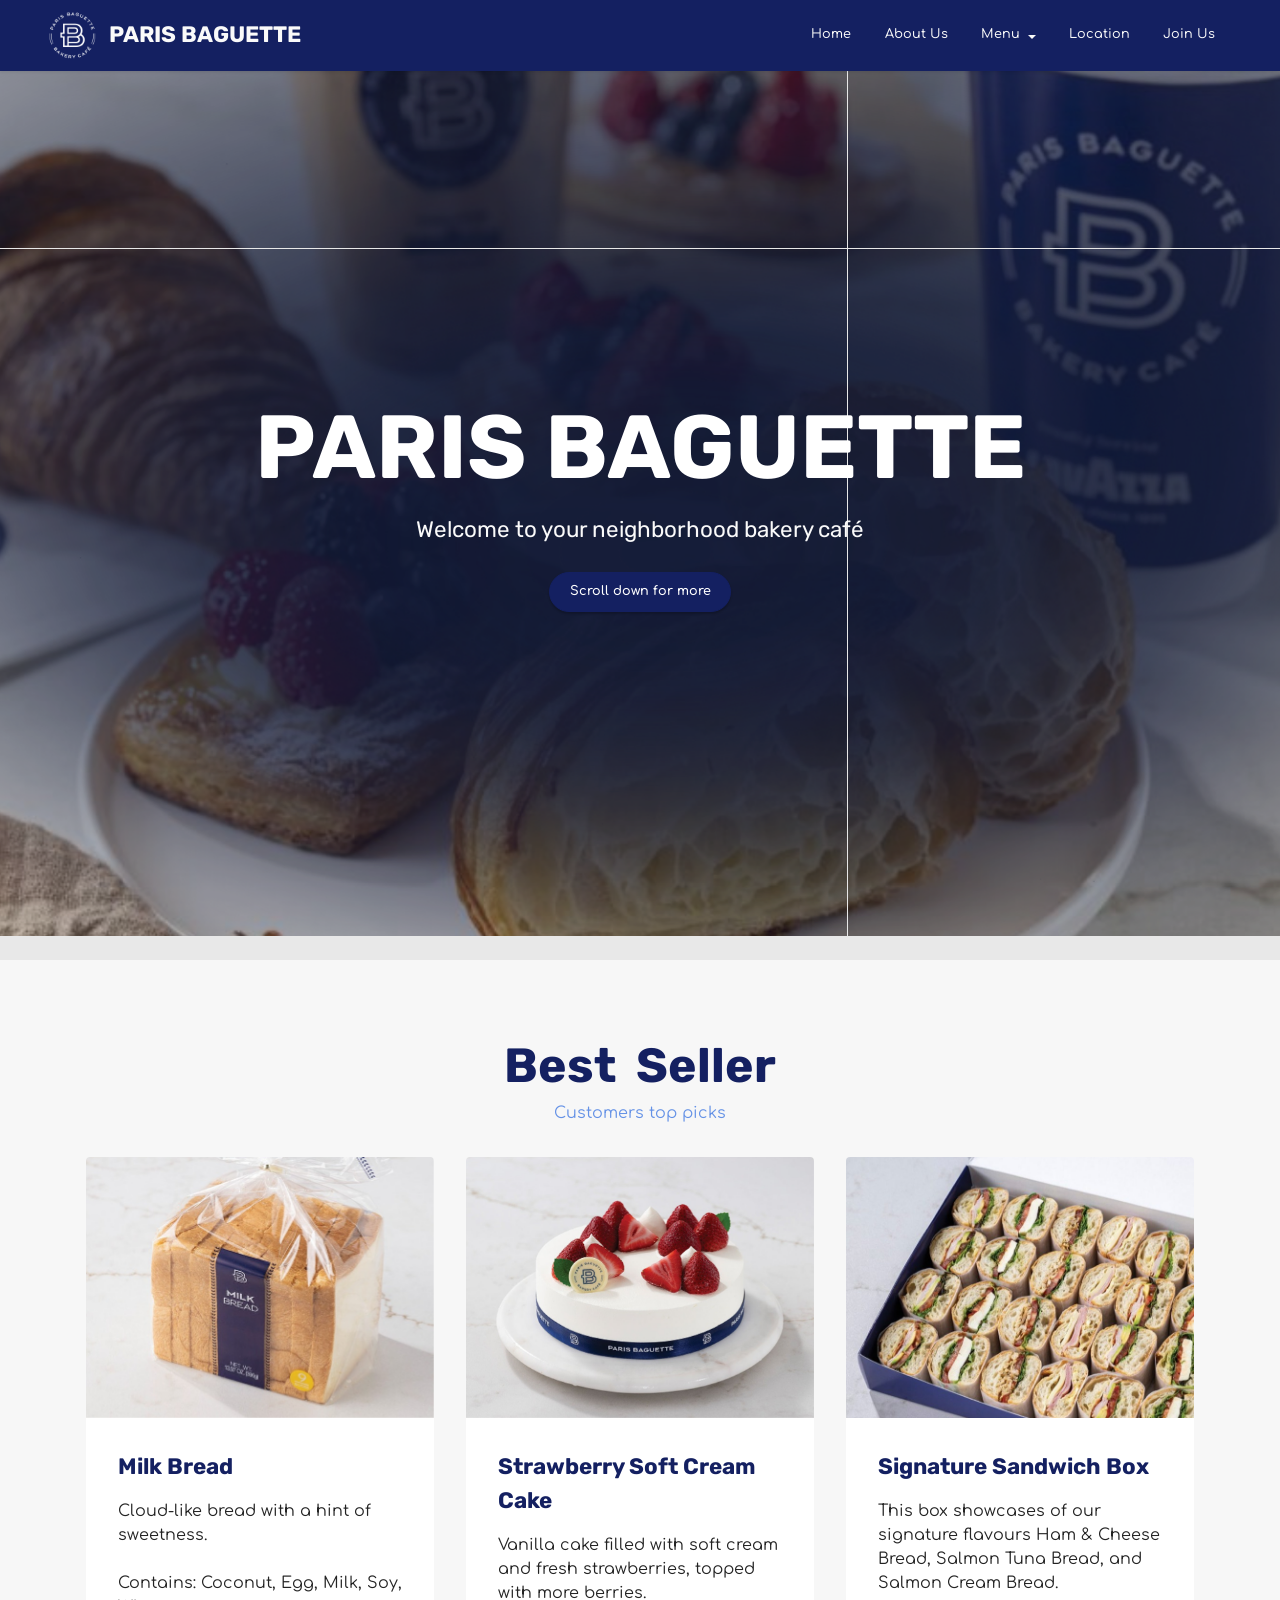
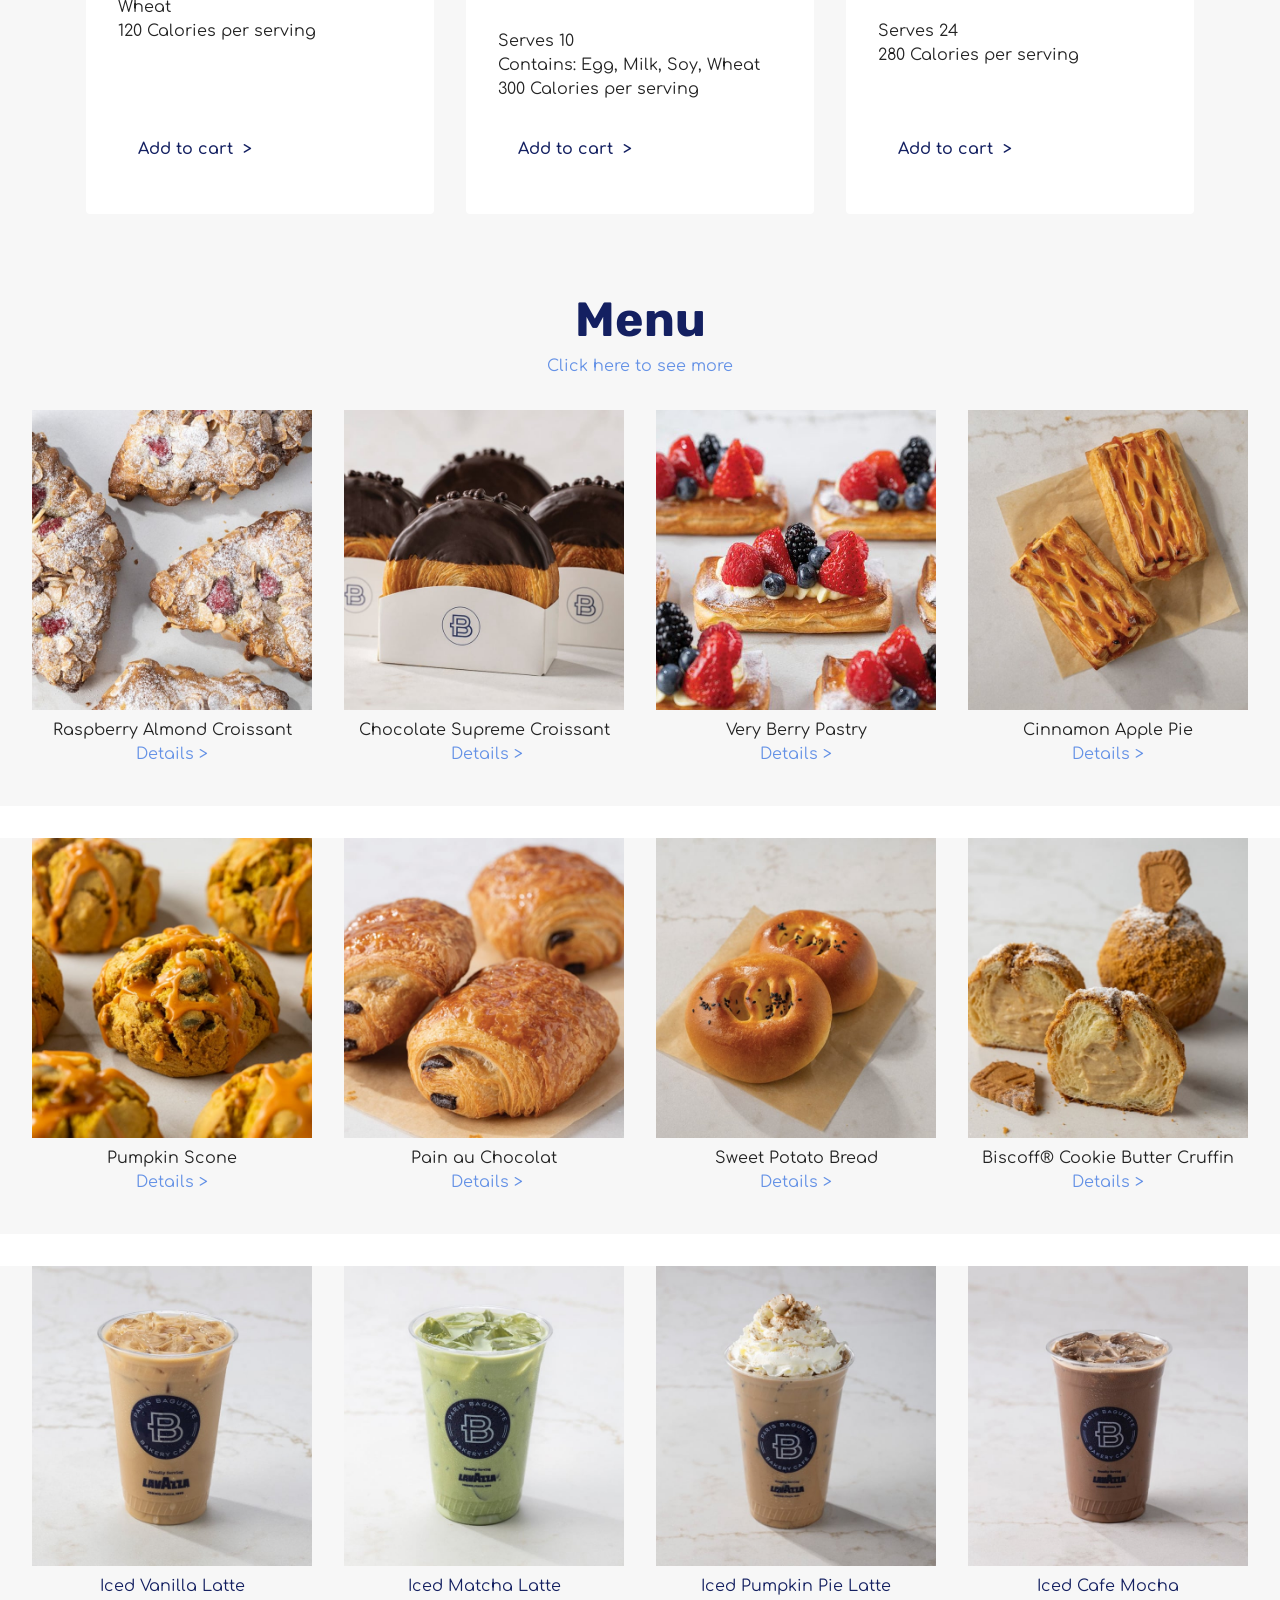
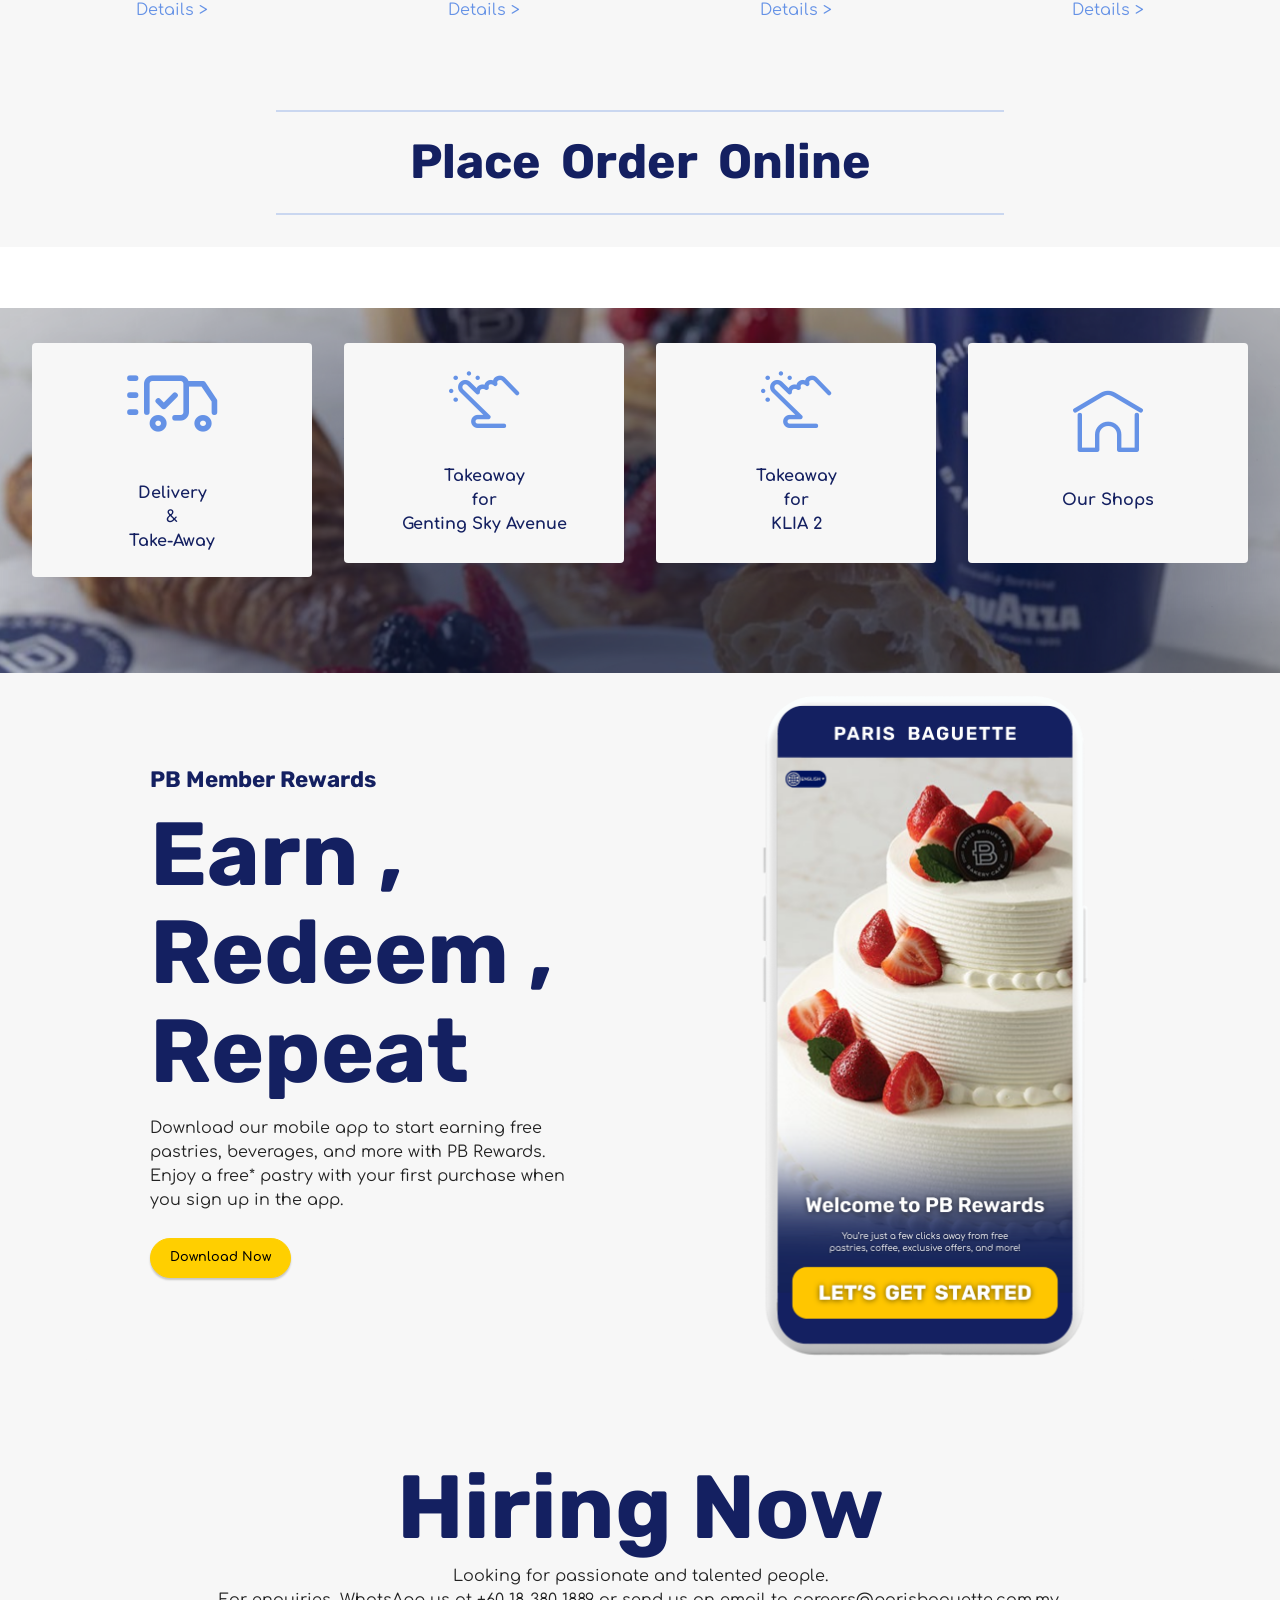
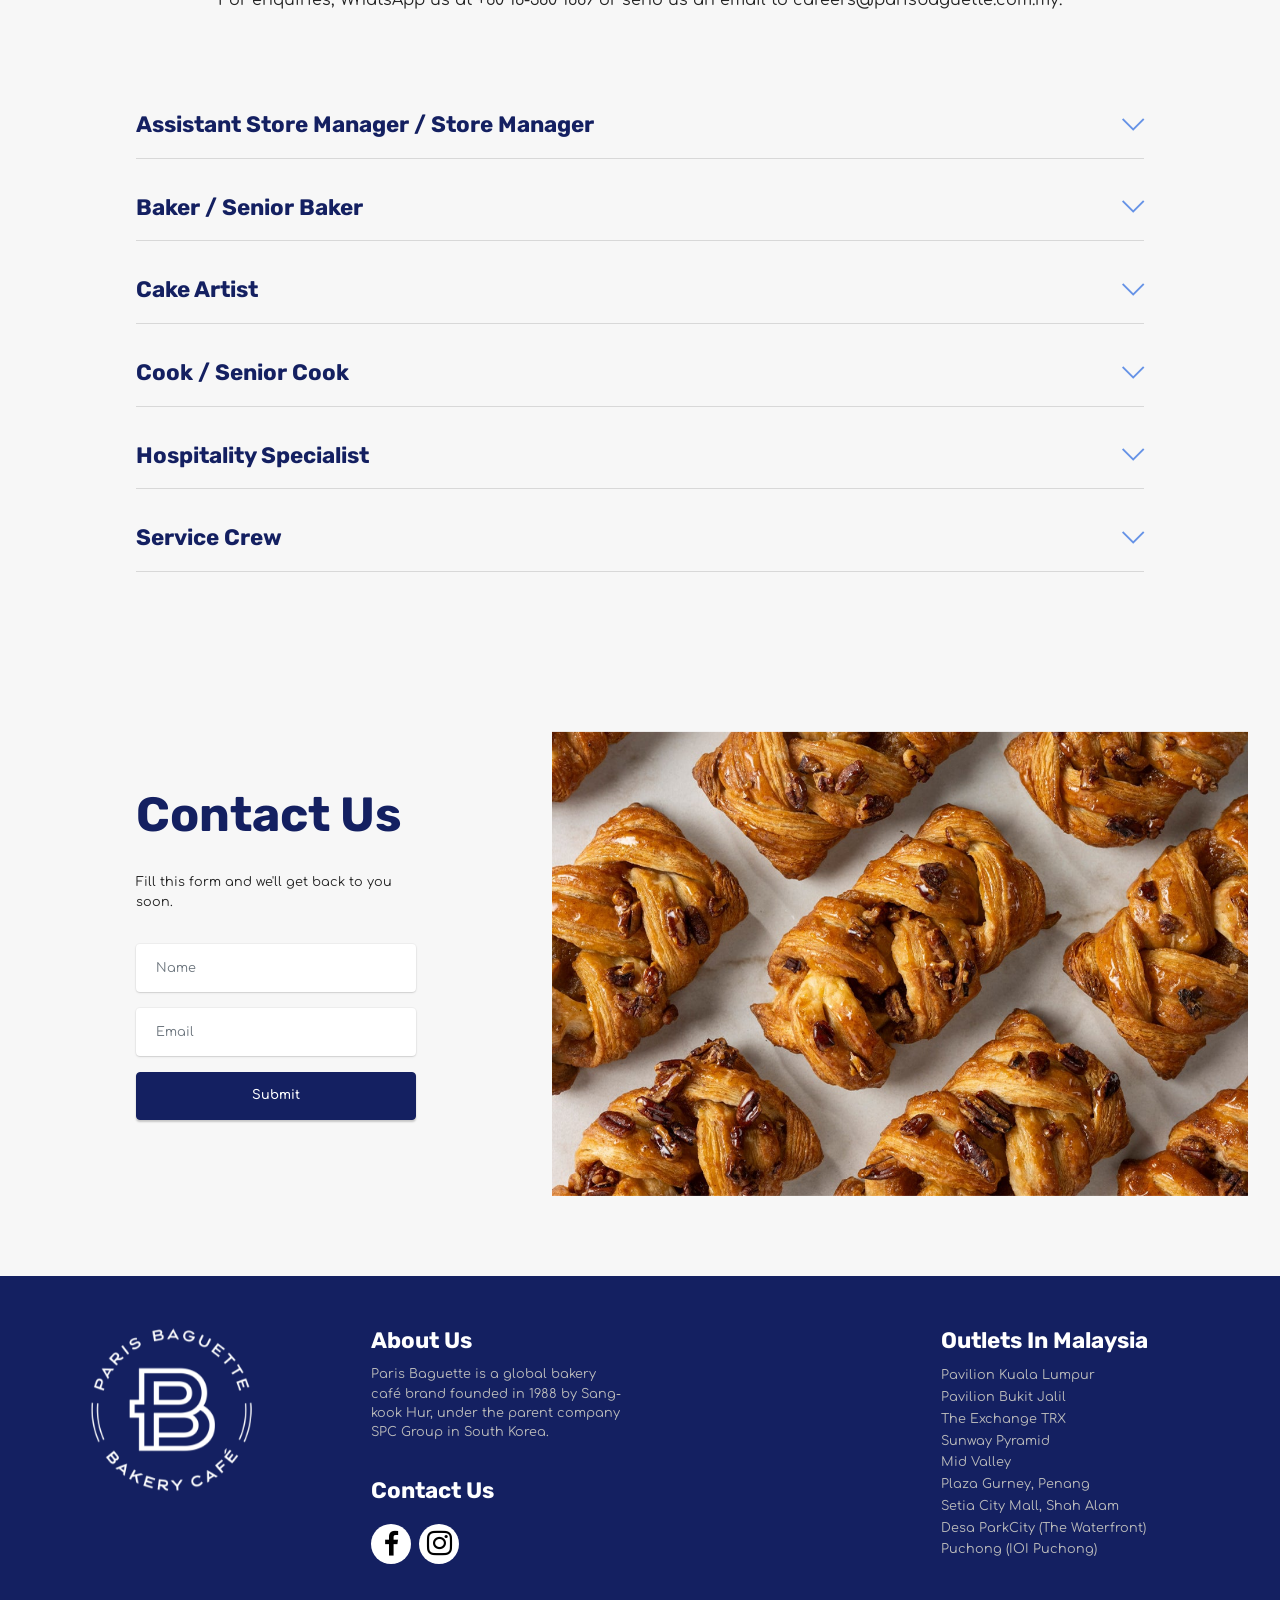
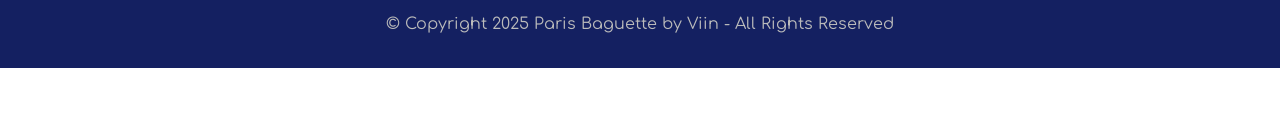
==== index.html @ db97e46c "create github pages" ====
<!DOCTYPE html>
<html  >
<head>
  <!-- Site made with Mobirise Website Builder v6.1.4, https://mobirise.com -->
  <meta charset="UTF-8">
  <meta http-equiv="X-UA-Compatible" content="IE=edge">
  <meta name="generator" content="Mobirise v6.1.4, mobirise.com">
  <meta name="viewport" content="width=device-width, initial-scale=1, minimum-scale=1">
  <link rel="shortcut icon" href="assets/images/untitled20design-80x80.png" type="image/x-icon">
  <meta name="description" content="Welcome to Paris Baguette – where every bite tells a story of French-inspired passion and craftsmanship. From freshly baked croissants and delicate pastries to signature cakes and artisan breads, our bakery brings the authentic taste of Paris to your neighborhood. Whether you’re stopping by for your morning coffee or celebrating a special moment, Paris Baguette is here to make every day a little sweeter.">
  
  
  <title>Paris Baguette by Viin</title>
  <link rel="stylesheet" href="assets/web/assets/mobirise-icons2/mobirise2.css">
  <link rel="stylesheet" href="assets/web/assets/mobirise-icons-bold/mobirise-icons-bold.css">
  <link rel="stylesheet" href="assets/web/assets/mobirise-icons/mobirise-icons.css">
  <link rel="stylesheet" href="assets/bootstrap/css/bootstrap.min.css">
  <link rel="stylesheet" href="assets/parallax/jarallax.css">
  <link rel="stylesheet" href="assets/animatecss/animate.css">
  <link rel="stylesheet" href="assets/dropdown/css/style.css">
  <link rel="stylesheet" href="assets/socicon/css/styles.css">
  <link rel="stylesheet" href="assets/theme/css/style.css">
  <link rel="preload" href="https://fonts.googleapis.com/css?family=Rubik:300,400,500,600,700,800,900,300i,400i,500i,600i,700i,800i,900i&display=swap" as="style" onload="this.onload=null;this.rel='stylesheet'">
  <noscript><link rel="stylesheet" href="https://fonts.googleapis.com/css?family=Rubik:300,400,500,600,700,800,900,300i,400i,500i,600i,700i,800i,900i&display=swap"></noscript>
  <link rel="preload" href="https://fonts.googleapis.com/css?family=Comfortaa:300,400,500,600,700&display=swap" as="style" onload="this.onload=null;this.rel='stylesheet'">
  <noscript><link rel="stylesheet" href="https://fonts.googleapis.com/css?family=Comfortaa:300,400,500,600,700&display=swap"></noscript>
  <link rel="preload" as="style" href="assets/mobirise/css/mbr-additional.css?v=hzyxqX"><link rel="stylesheet" href="assets/mobirise/css/mbr-additional.css?v=hzyxqX" type="text/css">

  
  
  
</head>
<body>
  
  <section data-bs-version="5.1" class="menu menu2 cid-uYULRbCDSo" once="menu" id="menu2-f">
    
    <nav class="navbar navbar-dropdown navbar-fixed-top navbar-expand-lg">
        <div class="container-fluid">
            <div class="navbar-brand">
                <span class="navbar-logo">
                    <a href="index.html">
                        <img src="assets/images/untitled20design-80x80.png" alt="Mobirise Website Builder" style="height: 3rem;">
                    </a>
                </span>
                <span class="navbar-caption-wrap"><a class="navbar-caption text-white text-primary display-5" href="index.html">PARIS BAGUETTE</a></span>
            </div>
            <button class="navbar-toggler" type="button" data-toggle="collapse" data-bs-toggle="collapse" data-target="#navbarSupportedContent" data-bs-target="#navbarSupportedContent" aria-controls="navbarNavAltMarkup" aria-expanded="false" aria-label="Toggle navigation">
                <div class="hamburger">
                    <span></span>
                    <span></span>
                    <span></span>
                    <span></span>
                </div>
            </button>
            <div class="collapse navbar-collapse" id="navbarSupportedContent">
                <ul class="navbar-nav nav-dropdown nav-right" data-app-modern-menu="true"><li class="nav-item"><a class="nav-link link text-white text-primary display-4" href="index.html">Home</a></li>
                    <li class="nav-item"><a class="nav-link link text-white text-primary display-4" href="aboutus.html">About Us</a></li>
                    <li class="nav-item dropdown"><a class="nav-link link text-white dropdown-toggle display-4" href="https://mobiri.se" data-toggle="dropdown-submenu" data-bs-toggle="dropdown" data-bs-auto-close="outside" aria-expanded="false">Menu</a><div class="dropdown-menu" aria-labelledby="dropdown-866"><a class="text-white show dropdown-item text-primary display-4" href="page7.html">Sweets &amp; Pastries</a><a class="text-white dropdown-item text-primary display-4" href="cake.html">Cakes</a><a class="text-white dropdown-item text-primary display-4" href="page6.html">Salad &amp; Sandwiches&nbsp;</a><a class="text-white show dropdown-item text-primary display-4" href="beverage.html">Beverage</a></div></li><li class="nav-item"><a class="nav-link link text-white text-primary display-4" href="location.html">Location</a></li><li class="nav-item"><a class="nav-link link text-white text-primary display-4" href="joinus.html" target="_blank">Join Us</a></li></ul>
                
                
            </div>
        </div>
    </nav>
</section>

<section data-bs-version="5.1" class="header6 cid-uYQKvVZ77E mbr-fullscreen mbr-parallax-background" id="header6-0">

    

    
    <div class="mbr-overlay" style="opacity: 0.1; background-color: rgb(35, 35, 35);"></div>

    <div class="align-center container">
        <div class="row justify-content-center">
            <div class="col-12 col-lg-10">
                <h1 class="mbr-section-title mbr-fonts-style mbr-white mb-3 display-1"><strong>PARIS BAGUETTE</strong></h1>
                
                <p class="mbr-text mbr-white mbr-fonts-style display-5">
                     Welcome to your neighborhood bakery café
                </p>
                <div class="mbr-section-btn mt-3"><a class="btn btn-danger display-4">Scroll down for more</a></div>
            </div>
        </div>
    </div>
</section>

<section data-bs-version="5.1" class="features3 cid-uYQL1ZzX1r" id="features3-1">
    
    
    <div class="container">
        <div class="mbr-section-head">
            <h4 class="mbr-section-title mbr-fonts-style align-center mb-0 display-2"><strong>Best&nbsp; Seller</strong></h4>
            <h5 class="mbr-section-subtitle mbr-fonts-style align-center mb-0 mt-2 display-7">Customers top picks</h5>
        </div>
        <div class="row mt-4">
            <div class="item features-image col-12 col-md-6 col-lg-4">
                <div class="item-wrapper">
                    <div class="item-img">
                        <a href="https://parisbaguette.com/product/milk-bread/" target="_blank"><img src="assets/images/59833916827f42fdab44dbb1f7b28f89-1.jpeg" alt="Mobirise Website Builder"></a>
                    </div>
                    <div class="item-content">
                        <h5 class="item-title mbr-fonts-style display-5"><strong>Milk Bread</strong></h5>
                        
                        <p class="mbr-text mbr-fonts-style mt-3 display-7">Cloud-like bread with a hint of sweetness.<br><br>Contains: Coconut, Egg, Milk, Soy, Wheat<br>120 Calories&nbsp;per&nbsp;serving</p>
                    </div>
                    <div class="mbr-section-btn item-footer mt-2"><a href="https://parisbaguette.com/product/milk-bread/" class="btn item-btn btn-danger-outline display-7" target="_blank">Add to cart&nbsp; &gt;</a></div>
                </div>
            </div>
            <div class="item features-image col-12 col-md-6 col-lg-4">
                <div class="item-wrapper">
                    <div class="item-img">
                        <a href="https://parisbaguette.com/product/strawberry-soft-cream-cake/" target="_blank"><img src="assets/images/7e5aeb2c9d4744cfa6762ed2d2ad6cb7-2.jpeg" alt="Mobirise Website Builder"></a>
                    </div>
                    <div class="item-content">
                        <h5 class="item-title mbr-fonts-style display-5"><strong>Strawberry Soft Cream Cake</strong></h5>
                        
                        <p class="mbr-text mbr-fonts-style mt-3 display-7">Vanilla cake filled with soft cream and fresh strawberries, topped with more berries.<br><br>Serves 10<br>Contains: Egg, Milk, Soy, Wheat<br>300 Calories&nbsp;per&nbsp;serving</p>
                    </div>
                    <div class="mbr-section-btn item-footer mt-2"><a href="https://parisbaguette.com/product/strawberry-soft-cream-cake/" class="btn item-btn btn-danger-outline display-7" target="_blank">Add to cart&nbsp; &gt;</a></div>
                </div>
            </div>
            <div class="item features-image col-12 col-md-6 col-lg-4">
                <div class="item-wrapper">
                    <div class="item-img">
                        <a href="https://www.parisbaguette.com.sg/product/signature-pastry-sandwich-box/" target="_blank"><img src="assets/images/cc7689d7f89643f9ba72c4a14a2ed1f9-1-1024x683.jpeg" alt="Mobirise Website Builder"></a>
                    </div>
                    <div class="item-content">
                        <h5 class="item-title mbr-fonts-style display-5"><strong>Signature Sandwich Box</strong></h5>
                        
                        <p class="mbr-text mbr-fonts-style mt-3 display-7">This box showcases of our signature flavours Ham &amp; Cheese Bread, Salmon Tuna Bread, and Salmon&nbsp;Cream&nbsp;Bread.<br><br>Serves 24<br>280 Calories per serving<br></p>
                    </div>
                    <div class="mbr-section-btn item-footer mt-2"><a href="https://www.parisbaguette.com.sg/product/signature-pastry-sandwich-box/" class="btn item-btn btn-danger-outline display-7" target="_blank">Add to cart&nbsp; &gt;</a></div>
                </div>
            </div>
        </div>
    </div>
</section>

<section data-bs-version="5.1" class="gallery5 mbr-gallery cid-uZ5TYHJ1AR" id="gallery5-2s">
    

    
    

    <div class="container-fluid">
        <div class="mbr-section-head">
            <h3 class="mbr-section-title mbr-fonts-style align-center m-0 display-2"><strong>Menu</strong></h3>
            <h4 class="mbr-section-subtitle mbr-fonts-style align-center mb-0 mt-2 display-7"><a href="https://kdb4choonye-creator.github.io/parisbaguette-multipage/page7.html" class="text-primary">Click here to see more</a></h4>
        </div>
        <div class="row mbr-gallery mt-4">
            <div class="col-12 col-md-6 col-lg-3 item gallery-image">
                <div class="item-wrapper" data-toggle="modal" data-bs-toggle="modal" data-target="#uZ5W6xH021-modal" data-bs-target="#uZ5W6xH021-modal">
                    <img class="w-100" src="assets/images/4c809aa4f9be48e7ba5c956a6582002a-1032x688.jpg" alt="Mobirise Website Builder" data-slide-to="0" data-bs-slide-to="0" data-target="#lb-uZ5W6xH021" data-bs-target="#lb-uZ5W6xH021">
                    <div class="icon-wrapper">
                        <span class="mobi-mbri mobi-mbri-search mbr-iconfont mbr-iconfont-btn"></span>
                    </div>
                </div>
                <h6 class="mbr-item-subtitle mbr-fonts-style align-center mb-2 mt-2 display-7">Raspberry Almond Croissant<br><a href="https://parisbaguette.com/product/raspberry-almond-croissant/" class="text-primary" target="_blank">Details &gt;</a></h6>
            </div>
            <div class="col-12 col-md-6 col-lg-3 item gallery-image">
                <div class="item-wrapper" data-toggle="modal" data-bs-toggle="modal" data-target="#uZ5W6xH021-modal" data-bs-target="#uZ5W6xH021-modal">
                    <img class="w-100" src="assets/images/c87c25cf532d402f8b388dc1d1d20bae-1032x688.jpg" alt="Mobirise Website Builder" data-slide-to="1" data-bs-slide-to="1" data-target="#lb-uZ5W6xH021" data-bs-target="#lb-uZ5W6xH021">
                    <div class="icon-wrapper">
                        <span class="mobi-mbri mobi-mbri-search mbr-iconfont mbr-iconfont-btn"></span>
                    </div>
                </div>
                <h6 class="mbr-item-subtitle mbr-fonts-style align-center mb-2 mt-2 display-7">Chocolate Supreme Croissant<br>&nbsp;<a href="https://parisbaguette.com/product/chocolate-supreme-croissant/" class="text-primary" target="_blank">Details &gt;</a></h6>
            </div>
            <div class="col-12 col-md-6 col-lg-3 item gallery-image">
                <div class="item-wrapper" data-toggle="modal" data-bs-toggle="modal" data-target="#uZ5W6xH021-modal" data-bs-target="#uZ5W6xH021-modal">
                    <img class="w-100" src="assets/images/core-veryberrypastry-768x512.jpg" alt="Mobirise Website Builder" data-slide-to="2" data-bs-slide-to="2" data-target="#lb-uZ5W6xH021" data-bs-target="#lb-uZ5W6xH021">
                    <div class="icon-wrapper">
                        <span class="mobi-mbri mobi-mbri-search mbr-iconfont mbr-iconfont-btn"></span>
                    </div>
                </div>
                <h6 class="mbr-item-subtitle mbr-fonts-style align-center mb-2 mt-2 display-7"><div>Very Berry Pastry</div><a href="https://parisbaguette.com/product/very-berry-pastry/" class="text-primary" target="_blank">Details &gt;</a></h6>
            </div>
            <div class="col-12 col-md-6 col-lg-3 item gallery-image">
                <div class="item-wrapper" data-toggle="modal" data-bs-toggle="modal" data-target="#uZ5W6xH021-modal" data-bs-target="#uZ5W6xH021-modal">
                    <img class="w-100" src="assets/images/2c24c5058b1240c08be8bcd31326c07a-1032x688.jpg" alt="Mobirise Website Builder" data-slide-to="3" data-bs-slide-to="3" data-target="#lb-uZ5W6xH021" data-bs-target="#lb-uZ5W6xH021">
                    <div class="icon-wrapper">
                        <span class="mobi-mbri mobi-mbri-search mbr-iconfont mbr-iconfont-btn"></span>
                    </div>
                </div>
                <h6 class="mbr-item-subtitle mbr-fonts-style align-center mb-2 mt-2 display-7">Cinnamon Apple Pie<br><a href="https://parisbaguette.com/product/cinnamon-apple-pie/" class="text-primary" target="_blank">Details &gt;</a></h6>
            </div>
        </div>

        <div class="modal mbr-slider" tabindex="-1" role="dialog" aria-hidden="true" id="uZ5W6xH021-modal">
            <div class="modal-dialog" role="document">
                <div class="modal-content">
                    <div class="modal-body">
                        <div class="carousel slide carousel-fade" id="lb-uZ5W6xH021" data-interval="5000" data-bs-interval="5000">
                            <div class="carousel-inner">
                                <div class="carousel-item active">
                                    <img class="d-block w-100" src="assets/images/4c809aa4f9be48e7ba5c956a6582002a-1032x688.jpg" alt="Mobirise Website Builder">
                                </div>
                                <div class="carousel-item">
                                    <img class="d-block w-100" src="assets/images/c87c25cf532d402f8b388dc1d1d20bae-1032x688.jpg" alt="Mobirise Website Builder">
                                </div>
                                <div class="carousel-item">
                                    <img class="d-block w-100" src="assets/images/core-veryberrypastry-768x512.jpg" alt="Mobirise Website Builder">
                                </div>
                                <div class="carousel-item">
                                    <img class="d-block w-100" src="assets/images/2c24c5058b1240c08be8bcd31326c07a-1032x688.jpg" alt="Mobirise Website Builder">
                                </div>
                            </div>
                            <ol class="carousel-indicators">
                                <li data-slide-to="0" data-bs-slide-to="0" class="active" data-target="#lb-uZ5W6xH021" data-bs-target="#lb-uZ5W6xH021"></li>
                                <li data-slide-to="1" data-bs-slide-to="1" data-target="#lb-uZ5W6xH021" data-bs-target="#lb-uZ5W6xH021"></li>
                                <li data-slide-to="2" data-bs-slide-to="2" data-target="#lb-uZ5W6xH021" data-bs-target="#lb-uZ5W6xH021"></li>
                                <li data-slide-to="3" data-bs-slide-to="3" data-target="#lb-uZ5W6xH021" data-bs-target="#lb-uZ5W6xH021"></li>
                            </ol>
                            <a role="button" href="" class="close" data-dismiss="modal" data-bs-dismiss="modal" aria-label="Close">
                            </a>
                            <a class="carousel-control-prev carousel-control" role="button" data-slide="prev" data-bs-slide="prev" href="#lb-uZ5W6xH021">
                                <span class="mobi-mbri mobi-mbri-arrow-prev" aria-hidden="true"></span>
                                <span class="sr-only visually-hidden">Previous</span>
                            </a>
                            <a class="carousel-control-next carousel-control" role="button" data-slide="next" data-bs-slide="next" href="#lb-uZ5W6xH021">
                                <span class="mobi-mbri mobi-mbri-arrow-next" aria-hidden="true"></span>
                                <span class="sr-only visually-hidden">Next</span>
                            </a>
                        </div>
                    </div>
                </div>
            </div>
        </div>
    </div>
</section>

<section data-bs-version="5.1" class="gallery5 mbr-gallery cid-uZ5TZF8YfO" id="gallery5-2t">
    

    
    

    <div class="container-fluid">
        
        <div class="row mbr-gallery mt-4">
            <div class="col-12 col-md-6 col-lg-3 item gallery-image">
                <div class="item-wrapper" data-toggle="modal" data-bs-toggle="modal" data-target="#uZ5W6yFVfW-modal" data-bs-target="#uZ5W6yFVfW-modal">
                    <img class="w-100" src="assets/images/87ec8b48a53c41a0b5e3b34c0f034288-1032x688.jpg" alt="Mobirise Website Builder" data-slide-to="0" data-bs-slide-to="0" data-target="#lb-uZ5W6yFVfW" data-bs-target="#lb-uZ5W6yFVfW">
                    <div class="icon-wrapper">
                        <span class="mobi-mbri mobi-mbri-search mbr-iconfont mbr-iconfont-btn"></span>
                    </div>
                </div>
                <h6 class="mbr-item-subtitle mbr-fonts-style align-center mb-2 mt-2 display-7">Pumpkin Scone<br><a href="https://parisbaguette.com/product/pumpkin-scone/" class="text-primary" target="_blank">Details &gt;</a></h6>
            </div>
            <div class="col-12 col-md-6 col-lg-3 item gallery-image">
                <div class="item-wrapper" data-toggle="modal" data-bs-toggle="modal" data-target="#uZ5W6yFVfW-modal" data-bs-target="#uZ5W6yFVfW-modal">
                    <img class="w-100" src="assets/images/5e0d8bb6a2804c3bb837356ed653a261-1032x688.jpg" alt="Mobirise Website Builder" data-slide-to="1" data-bs-slide-to="1" data-target="#lb-uZ5W6yFVfW" data-bs-target="#lb-uZ5W6yFVfW">
                    <div class="icon-wrapper">
                        <span class="mobi-mbri mobi-mbri-search mbr-iconfont mbr-iconfont-btn"></span>
                    </div>
                </div>
                <h6 class="mbr-item-subtitle mbr-fonts-style align-center mb-2 mt-2 display-7">Pain au Chocolat<br>&nbsp;<a href="https://parisbaguette.com/product/pain-au-chocolat/" class="text-primary" target="_blank">Details &gt;</a></h6>
            </div>
            <div class="col-12 col-md-6 col-lg-3 item gallery-image">
                <div class="item-wrapper" data-toggle="modal" data-bs-toggle="modal" data-target="#uZ5W6yFVfW-modal" data-bs-target="#uZ5W6yFVfW-modal">
                    <img class="w-100" src="assets/images/4abb4287fa034d8b955b090a6a583993-1032x688.jpg" alt="Mobirise Website Builder" data-slide-to="2" data-bs-slide-to="2" data-target="#lb-uZ5W6yFVfW" data-bs-target="#lb-uZ5W6yFVfW">
                    <div class="icon-wrapper">
                        <span class="mobi-mbri mobi-mbri-search mbr-iconfont mbr-iconfont-btn"></span>
                    </div>
                </div>
                <h6 class="mbr-item-subtitle mbr-fonts-style align-center mb-2 mt-2 display-7"><div><span style="font-size: calc(1rem + 0 * ((100vw - 20rem) / 28));">Sweet Potato Bread</span><br></div><a href="https://parisbaguette.com/product/sweet-potato-bread/" class="text-primary" target="_blank">Details &gt;</a></h6>
            </div>
            <div class="col-12 col-md-6 col-lg-3 item gallery-image">
                <div class="item-wrapper" data-toggle="modal" data-bs-toggle="modal" data-target="#uZ5W6yFVfW-modal" data-bs-target="#uZ5W6yFVfW-modal">
                    <img class="w-100" src="assets/images/372d1c4aa79e46ca93359b4dd7a50dd8-1032x688.jpg" alt="Mobirise Website Builder" data-slide-to="3" data-bs-slide-to="3" data-target="#lb-uZ5W6yFVfW" data-bs-target="#lb-uZ5W6yFVfW">
                    <div class="icon-wrapper">
                        <span class="mobi-mbri mobi-mbri-search mbr-iconfont mbr-iconfont-btn"></span>
                    </div>
                </div>
                <h6 class="mbr-item-subtitle mbr-fonts-style align-center mb-2 mt-2 display-7">Biscoff® Cookie Butter Cruffin<br><a href="https://parisbaguette.com/product/biscoff-cookie-butter-cruffin/" class="text-primary" target="_blank">Details &gt;</a></h6>
            </div>
        </div>

        <div class="modal mbr-slider" tabindex="-1" role="dialog" aria-hidden="true" id="uZ5W6yFVfW-modal">
            <div class="modal-dialog" role="document">
                <div class="modal-content">
                    <div class="modal-body">
                        <div class="carousel slide carousel-fade" id="lb-uZ5W6yFVfW" data-interval="5000" data-bs-interval="5000">
                            <div class="carousel-inner">
                                <div class="carousel-item active">
                                    <img class="d-block w-100" src="assets/images/87ec8b48a53c41a0b5e3b34c0f034288-1032x688.jpg" alt="Mobirise Website Builder">
                                </div>
                                <div class="carousel-item">
                                    <img class="d-block w-100" src="assets/images/5e0d8bb6a2804c3bb837356ed653a261-1032x688.jpg" alt="Mobirise Website Builder">
                                </div>
                                <div class="carousel-item">
                                    <img class="d-block w-100" src="assets/images/4abb4287fa034d8b955b090a6a583993-1032x688.jpg" alt="Mobirise Website Builder">
                                </div>
                                <div class="carousel-item">
                                    <img class="d-block w-100" src="assets/images/372d1c4aa79e46ca93359b4dd7a50dd8-1032x688.jpg" alt="Mobirise Website Builder">
                                </div>
                            </div>
                            <ol class="carousel-indicators">
                                <li data-slide-to="0" data-bs-slide-to="0" class="active" data-target="#lb-uZ5W6yFVfW" data-bs-target="#lb-uZ5W6yFVfW"></li>
                                <li data-slide-to="1" data-bs-slide-to="1" data-target="#lb-uZ5W6yFVfW" data-bs-target="#lb-uZ5W6yFVfW"></li>
                                <li data-slide-to="2" data-bs-slide-to="2" data-target="#lb-uZ5W6yFVfW" data-bs-target="#lb-uZ5W6yFVfW"></li>
                                <li data-slide-to="3" data-bs-slide-to="3" data-target="#lb-uZ5W6yFVfW" data-bs-target="#lb-uZ5W6yFVfW"></li>
                            </ol>
                            <a role="button" href="" class="close" data-dismiss="modal" data-bs-dismiss="modal" aria-label="Close">
                            </a>
                            <a class="carousel-control-prev carousel-control" role="button" data-slide="prev" data-bs-slide="prev" href="#lb-uZ5W6yFVfW">
                                <span class="mobi-mbri mobi-mbri-arrow-prev" aria-hidden="true"></span>
                                <span class="sr-only visually-hidden">Previous</span>
                            </a>
                            <a class="carousel-control-next carousel-control" role="button" data-slide="next" data-bs-slide="next" href="#lb-uZ5W6yFVfW">
                                <span class="mobi-mbri mobi-mbri-arrow-next" aria-hidden="true"></span>
                                <span class="sr-only visually-hidden">Next</span>
                            </a>
                        </div>
                    </div>
                </div>
            </div>
        </div>
    </div>
</section>

<section data-bs-version="5.1" class="gallery5 mbr-gallery cid-uZ5U0rHfvX" id="gallery5-2u">
    

    
    

    <div class="container-fluid">
        
        <div class="row mbr-gallery mt-4">
            <div class="col-12 col-md-6 col-lg-3 item gallery-image">
                <div class="item-wrapper" data-toggle="modal" data-bs-toggle="modal" data-target="#uZ5W6zub2C-modal" data-bs-target="#uZ5W6zub2C-modal">
                    <img class="w-100" src="assets/images/d1cf5ee4a7244867afe47fcf6f070011-13-1032x688.jpg" alt="Mobirise Website Builder" data-slide-to="0" data-bs-slide-to="0" data-target="#lb-uZ5W6zub2C" data-bs-target="#lb-uZ5W6zub2C">
                    <div class="icon-wrapper">
                        <span class="mobi-mbri mobi-mbri-search mbr-iconfont mbr-iconfont-btn"></span>
                    </div>
                </div>
                <h6 class="mbr-item-subtitle mbr-fonts-style align-center mb-2 mt-2 display-7"><div>Iced Vanilla Latte</div><a href="https://parisbaguette.com/product/ny-style-cheesecake/" class="text-primary" target="_blank"></a><a href="https://parisbaguette.com/product/iced-vanilla-latte/" class="text-primary" target="_blank">Details </a><em><a href="https://parisbaguette.com/product/iced-vanilla-latte/" class="text-primary" target="_blank">&gt;</a></em></h6>
            </div>
            <div class="col-12 col-md-6 col-lg-3 item gallery-image">
                <div class="item-wrapper" data-toggle="modal" data-bs-toggle="modal" data-target="#uZ5W6zub2C-modal" data-bs-target="#uZ5W6zub2C-modal">
                    <img class="w-100" src="assets/images/ca6bec3d484341f797918696a93b6476-2-1032x688.jpg" alt="Mobirise Website Builder" data-slide-to="1" data-bs-slide-to="1" data-target="#lb-uZ5W6zub2C" data-bs-target="#lb-uZ5W6zub2C">
                    <div class="icon-wrapper">
                        <span class="mobi-mbri mobi-mbri-search mbr-iconfont mbr-iconfont-btn"></span>
                    </div>
                </div>
                <h6 class="mbr-item-subtitle mbr-fonts-style align-center mb-2 mt-2 display-7">Iced Matcha Latte<br><a href="https://parisbaguette.com/product/iced-matcha-latte/" class="text-primary" target="_blank">Details &gt;</a></h6>
            </div>
            <div class="col-12 col-md-6 col-lg-3 item gallery-image">
                <div class="item-wrapper" data-toggle="modal" data-bs-toggle="modal" data-target="#uZ5W6zub2C-modal" data-bs-target="#uZ5W6zub2C-modal">
                    <img class="w-100" src="assets/images/25c8cf2739574cb4937061c32b51b33a-1032x688.jpg" alt="Mobirise Website Builder" data-slide-to="2" data-bs-slide-to="2" data-target="#lb-uZ5W6zub2C" data-bs-target="#lb-uZ5W6zub2C">
                    <div class="icon-wrapper">
                        <span class="mobi-mbri mobi-mbri-search mbr-iconfont mbr-iconfont-btn"></span>
                    </div>
                </div>
                <h6 class="mbr-item-subtitle mbr-fonts-style align-center mb-2 mt-2 display-7">Iced Pumpkin Pie Latte<br><a href="https://parisbaguette.com/product/iced-pumpkin-pie-latte/" class="text-primary" target="_blank">Details &gt;</a></h6>
            </div>
            <div class="col-12 col-md-6 col-lg-3 item gallery-image">
                <div class="item-wrapper" data-toggle="modal" data-bs-toggle="modal" data-target="#uZ5W6zub2C-modal" data-bs-target="#uZ5W6zub2C-modal">
                    <img class="w-100" src="assets/images/326986c8b4534d8f87eef8fe55c273b7-2-1032x688.jpg" alt="Mobirise Website Builder" data-slide-to="3" data-bs-slide-to="3" data-target="#lb-uZ5W6zub2C" data-bs-target="#lb-uZ5W6zub2C">
                    <div class="icon-wrapper">
                        <span class="mobi-mbri mobi-mbri-search mbr-iconfont mbr-iconfont-btn"></span>
                    </div>
                </div>
                <h6 class="mbr-item-subtitle mbr-fonts-style align-center mb-2 mt-2 display-7"><div><span style="font-size: 1rem;">Iced Cafe Mocha</span><br></div><div><a href="https://parisbaguette.com/product/iced-cafe-mocha/" class="text-primary" target="_blank">Details &gt;</a></div></h6>
            </div>
        </div>

        <div class="modal mbr-slider" tabindex="-1" role="dialog" aria-hidden="true" id="uZ5W6zub2C-modal">
            <div class="modal-dialog" role="document">
                <div class="modal-content">
                    <div class="modal-body">
                        <div class="carousel slide carousel-fade" id="lb-uZ5W6zub2C" data-interval="10000" data-bs-interval="10000">
                            <div class="carousel-inner">
                                <div class="carousel-item active">
                                    <img class="d-block w-100" src="assets/images/d1cf5ee4a7244867afe47fcf6f070011-13-1032x688.jpg" alt="Mobirise Website Builder">
                                </div>
                                <div class="carousel-item">
                                    <img class="d-block w-100" src="assets/images/ca6bec3d484341f797918696a93b6476-2-1032x688.jpg" alt="Mobirise Website Builder">
                                </div>
                                <div class="carousel-item">
                                    <img class="d-block w-100" src="assets/images/25c8cf2739574cb4937061c32b51b33a-1032x688.jpg" alt="Mobirise Website Builder">
                                </div>
                                <div class="carousel-item">
                                    <img class="d-block w-100" src="assets/images/326986c8b4534d8f87eef8fe55c273b7-2-1032x688.jpg" alt="Mobirise Website Builder">
                                </div>
                            </div>
                            <ol class="carousel-indicators">
                                <li data-slide-to="0" data-bs-slide-to="0" class="active" data-target="#lb-uZ5W6zub2C" data-bs-target="#lb-uZ5W6zub2C"></li>
                                <li data-slide-to="1" data-bs-slide-to="1" data-target="#lb-uZ5W6zub2C" data-bs-target="#lb-uZ5W6zub2C"></li>
                                <li data-slide-to="2" data-bs-slide-to="2" data-target="#lb-uZ5W6zub2C" data-bs-target="#lb-uZ5W6zub2C"></li>
                                <li data-slide-to="3" data-bs-slide-to="3" data-target="#lb-uZ5W6zub2C" data-bs-target="#lb-uZ5W6zub2C"></li>
                            </ol>
                            <a role="button" href="" class="close" data-dismiss="modal" data-bs-dismiss="modal" aria-label="Close">
                            </a>
                            <a class="carousel-control-prev carousel-control" role="button" data-slide="prev" data-bs-slide="prev" href="#lb-uZ5W6zub2C">
                                <span class="mobi-mbri mobi-mbri-arrow-prev" aria-hidden="true"></span>
                                <span class="sr-only visually-hidden">Previous</span>
                            </a>
                            <a class="carousel-control-next carousel-control" role="button" data-slide="next" data-bs-slide="next" href="#lb-uZ5W6zub2C">
                                <span class="mobi-mbri mobi-mbri-arrow-next" aria-hidden="true"></span>
                                <span class="sr-only visually-hidden">Next</span>
                            </a>
                        </div>
                    </div>
                </div>
            </div>
        </div>
    </div>
</section>

<section data-bs-version="5.1" class="content6 cid-uYRoHUR9VL" id="content6-7">
    
    <div class="container">
        <div class="row justify-content-center">
            <div class="col-md-12 col-lg-8">
                <hr class="line">
                <p class="mbr-text align-center mbr-fonts-style my-4 display-2"><strong>Place&nbsp; Order&nbsp; Online</strong></p>
                <hr class="line">
            </div>
        </div>
    </div>
</section>

<section data-bs-version="5.1" class="features1 cid-uYRf1ZhRV7 mbr-parallax-background" id="features2-6">

    

    
    
    <div class="container-fluid">
        <div class="row justify-content-center">
            
            <div class="item features-without-image mb-4 col-12 col-md-3 active">
                <div class="item-wrapper">
                    <div class="card-box align-center">
                        <a href="https://parisbaguettemy.oddle.me/en_MY" target="_blank"><span class="mbr-iconfont mbrib-delivery" style="font-size: 90px; color: rgb(101, 146, 230); fill: rgb(101, 146, 230);"></span></a>
                        <h4 class="card-title align-center mbr-black mbr-fonts-style display-7">
                            <strong>
</strong>
                        <div><strong style="font-size: 1rem;">Delivery</strong><br></div><div><strong>&amp;</strong></div><div><strong>Take-Away</strong></div></h4>
                    </div>
                </div>
            </div><div class="item features-without-image mb-4 col-12 col-md-3">
                <div class="item-wrapper">
                    <div class="card-box align-center">
                        <a href="https://parisbaguettegentingskyavenue.oddle.me/en_MY" target="_blank"><span class="mbr-iconfont mbrib-touch" style="font-size: 70px;"></span></a>
                        <h4 class="card-title align-center mbr-black mbr-fonts-style display-7"><strong>Takeaway</strong><br><strong>for<br>Genting Sky Avenue<br></strong></h4>
                    </div>
                </div>
            </div><div class="item features-without-image mb-4 col-12 col-md-3">
                <div class="item-wrapper">
                    <div class="card-box align-center">
                        <a href="https://parisbaguettegentingskyavenue.oddle.me/en_MY" target="_blank"><span class="mbr-iconfont mbrib-touch" style="font-size: 70px;"></span></a>
                        <h4 class="card-title align-center mbr-black mbr-fonts-style display-7"><strong>Takeaway</strong><br><strong>for</strong><br><strong>KLIA 2</strong><strong><br></strong></h4>
                    </div>
                </div>
            </div><div class="item features-without-image mb-4 col-12 col-md-3">
                <div class="item-wrapper">
                    <div class="card-box align-center">
                        <a href="https://parisbaguette.com.my/location/" target="_blank"><span class="mbr-iconfont mbrib-home" style="font-size: 70px;"></span></a>
                        <h4 class="card-title align-center mbr-black mbr-fonts-style display-7"><strong>Our Shops</strong><strong><br></strong></h4>
                    </div>
                </div>
            </div>
            
            
        </div>
    </div>
</section>

<section data-bs-version="5.1" class="features7 cid-uZ5TVsqkQE" id="features7-2p">
    <!---->
    

    
    
    <div class="container">
        <div class="card-wrapper">
            <div class="row align-items-center flex-row-reverse">
                <div class="col-12 col-lg-6">
                    <div class="image-wrapper">
                        <a href="https://parisbaguette.com/rewards/" target="_blank"><img src="assets/images/paris-baguette.png" alt="Mobirise Website Builder"></a>
                    </div>
                </div>
                <div class="col-12 col-lg">
                    <div class="text-box">
                        <h5 class="mbr-title mbr-fonts-style display-5"><strong>PB Member Rewards</strong><strong><br></strong></h5>
                        <p class="mbr-text mbr-fonts-style display-1"><strong>Earn , Redeem ,</strong><br><strong>Repeat</strong><br></p>
                        <div class="cost">
                            <span class="currentcost mbr-fonts-style pr-2 display-7">Download our mobile app to start earning free pastries, beverages, and more with PB Rewards.<br>Enjoy a free* pastry with your first purchase when you sign up in the app.</span>
                            <span class="oldcost mbr-fonts-style display-4"></span>
                        </div>
                        <div class="mbr-section-btn pt-3"><a href="https://apps.apple.com/us/app/paris-baguette/id1435128100" class="btn btn-warning display-4" target="_blank">Download Now</a></div>
                    </div>
                </div>
            </div>
        </div>
    </div>
</section>

<section data-bs-version="5.1" class="content16 cid-uZ5TW0T3wE" id="content16-2q">

    

    
    
    <div class="container-fluid">
        <div class="row justify-content-center">
            <div class="col-12 col-md-10">
                <div class="mbr-section-head align-center mb-4">
                    <h3 class="mbr-section-title mb-0 mbr-fonts-style display-1"><strong>Hiring Now</strong></h3>
                    <h4 class="mbr-section-subtitle mb-0 mt-2 mbr-fonts-style display-7">Looking for passionate and talented people.<div><span style="font-size: 1rem;">For enquiries, WhatsApp us at +60 18-380 1889 or send us an email to careers@parisbaguette.com.my.</span><br></div><br><div><br></div></h4>
                </div>
                <div id="bootstrap-accordion_8" class="panel-group accordionStyles accordion" role="tablist" aria-multiselectable="true">
                    <div class="card mb-3">
                        <div class="card-header" role="tab" id="headingOne">
                            <a role="button" class="panel-title collapsed" data-toggle="collapse" data-bs-toggle="collapse" data-core="" href="#collapse1_8" aria-expanded="false" aria-controls="collapse1">
                                <h6 class="panel-title-edit mbr-fonts-style mb-0 display-5"><strong>Assistant Store Manager / Store Manager</strong></h6>
                                <span class="sign mbr-iconfont mbri-arrow-down"></span>
                            </a>
                        </div>
                        <div id="collapse1_8" class="panel-collapse noScroll collapse" role="tabpanel" aria-labelledby="headingOne" data-parent="#accordion" data-bs-parent="#bootstrap-accordion_8">
                            <div class="panel-body">
                                <p class="mbr-fonts-style panel-text display-4"><strong>Job Summary :</strong><br>The Assistant Store Manager / Store Manager bears the overall responsibility for the profitability of the chain restaurant outlet. He/she performs outlet-level support functions, such as customer service, scheduling, handling day-to-day operations, cashiering, closing of the till, ordering inventory, and back office support.
<br>
<br><strong>Roles &amp; Responsibilities :</strong><br>Manage, direct and coordinate all operation-related activities in a proficient and pleasant method.
<br>Ensure overall store image is maintained and the brand is always well represented.
<br>Ensure that the outlet budget is strictly adhered to and that all costs are controlled including shop expense, cost of goods &amp; cost of labour.
<br>Motivate, guide and train the staff in upselling the food and beverage items.
<br>Attend to guest requests and attend to guest complaints as required.<br>
<br><strong>Requirements :</strong><br>Possess effective management skills
<br>Possess capability to lead, motivate and manage subordinates
<br>Good command of spoken English
<br>PC literate with knowledge in MS Office
<br>Min. Diploma/Degree in F&amp;B management or any related fields
<br>At least 6 years of experience management in Food and Service Operations</p>
                            </div>
                        </div>
                    </div>
                    <div class="card mb-3">
                        <div class="card-header" role="tab" id="headingOne">
                            <a role="button" class="panel-title collapsed" data-toggle="collapse" data-bs-toggle="collapse" data-core="" href="#collapse2_8" aria-expanded="false" aria-controls="collapse2">
                                <h6 class="panel-title-edit mbr-fonts-style mb-0 display-5"><strong>Baker / Senior Baker</strong></h6>
                                <span class="sign mbr-iconfont mbri-arrow-down"></span>
                            </a>
                        </div>
                        <div id="collapse2_8" class="panel-collapse noScroll collapse" role="tabpanel" aria-labelledby="headingOne" data-parent="#accordion" data-bs-parent="#bootstrap-accordion_8">
                            <div class="panel-body">
                                <p class="mbr-fonts-style panel-text display-4"><strong>Job Summary :</strong><br>The Baker / Senior Baker is responsible for making a wide range of breads, pastries, and other baked goods. This includes ensuring all baking equipment and baking area is clean prior to and post production of any baked items, and ensuring compliance with regulations.
<br>
<br><strong>Roles &amp; Responsibilities :</strong><br>Prepare, bake and present all baked items effectively and efficiently, meeting the company operations manual and gold standards.
<br>Assist in the preparation, baking and presentation of all baked items.
<br>Ensure that procedures for suppliers, equipment, and work areas are complying to the established standards.
<br>Ensure that food hygiene and safety standards are maintained and comply.
<br>All other ad-hoc duties given by Supervisors.<br>
<br><strong>Requirements :</strong><br>Baking / Pastry preparation
<br>At least a technical certificate in Culinary Art/ Baking / Pastry or any related fields
<br>At least 1-2 years of experience working in kitchen as baker or/&amp; baking preparation.</p>
                            </div>
                        </div>
                    </div>
                    <div class="card mb-3">
                        <div class="card-header" role="tab" id="headingOne">
                            <a role="button" class="panel-title collapsed" data-toggle="collapse" data-bs-toggle="collapse" data-core="" href="#collapse3_8" aria-expanded="false" aria-controls="collapse3">
                                <h6 class="panel-title-edit mbr-fonts-style mb-0 display-5"><strong>Cake Artist</strong></h6>
                                <span class="sign mbr-iconfont mbri-arrow-down"></span>
                            </a>
                        </div>
                        <div id="collapse3_8" class="panel-collapse noScroll collapse" role="tabpanel" aria-labelledby="headingOne" data-parent="#accordion" data-bs-parent="#bootstrap-accordion_8">
                            <div class="panel-body">
                                <p class="mbr-fonts-style panel-text display-4"><strong>Job Summary :</strong><br>The Cake Artist is responsible for preparing, baking and decorating cakes and other dough or pastry-based confectioneries. This includes the process from planning the products, weighing and measuring ingredients making various baked goods, and finally glazing or decorating them
<br>
<br><strong>Roles &amp; Responsibilities :</strong><br>Prepare, bake and present pastry/ cake effectively and efficiently, meeting the company operations manual and gold standards.
<br>Prepare a wide variety of goods such as whole cakes etc. following traditional and modern recipes as per SOP.
<br>Decorate pastries/ cakes using different icings, toppings etc. to ensure the presentation will be beautiful and exciting.
<br>Monitor stocks for baking ingredients such as flour, sugar etc. and make appropriate orders within budget.
<br>Execute any other duties as assigned.<br>
<br><strong>Requirements :</strong><br>Pastry preparation or baking
<br>At least a technical certificate in Culinary Art/ F&amp;B or any related fields
<br>At least 1-2 years of experience working in kitchen as a cake artist or/&amp; baking.</p>
                            </div>
                        </div>
                    </div>
                    <div class="card mb-3">
                        <div class="card-header" role="tab" id="headingOne">
                            <a role="button" class="panel-title collapsed" data-toggle="collapse" data-bs-toggle="collapse" data-core="" href="#collapse4_8" aria-expanded="false" aria-controls="collapse4">
                                <h6 class="panel-title-edit mbr-fonts-style mb-0 display-5"><strong>Cook / Senior Cook</strong></h6>
                                <span class="sign mbr-iconfont mbri-arrow-down"></span>
                            </a>
                        </div>
                        <div id="collapse4_8" class="panel-collapse noScroll collapse" role="tabpanel" aria-labelledby="headingOne" data-parent="#accordion" data-bs-parent="#bootstrap-accordion_8">
                            <div class="panel-body">
                                <p class="mbr-fonts-style panel-text display-4"><strong>Job Summary :</strong><br>The Cook / Senior Cook is responsible for preparing a variety of dishes. Production Kitchens are responsible for the receiving, storing, organizing, distributing food and supply items. Preparation of daily mise en place. He/ She is expected to observe health and safety standards for all food, and equipment; make requisitions for food supplies; and ensure that food items are properly stored.
<br>
<br><strong>Roles &amp; Responsibilities :</strong><br>Prepare, cook and present food effectively and efficiently, meeting the company operations manual and gold standards.
<br>Assist in the preparation, cooking, garnishing and presentation of food.
<br>Maintain good knowledge on standard food preparation through training by immediate superior/ manual provided by the company
<br>Keep up to date with the current promotions and new items in the menu.
<br>Maintain the kitchen cleanliness (housekeeping), food hygiene and safety standards.
<br>Execute any other duties as assigned.<br>
<br><strong>Requirements :</strong><br>Food preparation or/and cooking
<br>At least a technical certificate in Culinary Art/ F&amp;B or any related fields
<br>· At least 1-2 years of experience working in kitchen as a cook or/&amp; food preparation.</p>
                            </div>
                        </div>
                    </div>
                    <div class="card mb-3">
                        <div class="card-header" role="tab" id="headingOne">
                            <a role="button" class="panel-title collapsed" data-toggle="collapse" data-bs-toggle="collapse" data-core="" href="#collapse5_8" aria-expanded="false" aria-controls="collapse5">
                                <h6 class="panel-title-edit mbr-fonts-style mb-0 display-5"><strong>Hospitality Specialist</strong></h6>
                                <span class="sign mbr-iconfont mbri-arrow-down"></span>
                            </a>
                        </div>
                        <div id="collapse5_8" class="panel-collapse noScroll collapse" role="tabpanel" aria-labelledby="headingOne" data-parent="#accordion" data-bs-parent="#bootstrap-accordion_8">
                            <div class="panel-body">
                                <p class="mbr-fonts-style panel-text display-4"><strong>Job Summary :</strong><br>This role contributes to company’s success by providing a legendary customer service experience,
<br>acting with a customer comes first attitude to create meaningful customer connections. Models and
<br>acts in accordance with company’s guiding principles.
<br>
<br><strong>Roles &amp; Responsibilities :</strong><br>Welcomes our customers in a friendly and professional manner and presents a positive first impression, synonymous with company’s brand image.
<br>Proactively engages customers through frequent and spontaneous sampling sessions to create attention for company’s products.
<br>Interacts with customers, ascertains their needs and serves customers by helping them select products and merchandize and assisting with inquiries or concerns.
<br>Supports company sales through engagement with customers, suggestive selling and sharing product knowledge.
<br>Assists store with other duties which includes, but not limited to stocking of merchandize, ensuring tidy arrangement of tables and chairs, general cleanliness of the store, etc.
<br>Offers recommendations to continuously improve customer experience.
<br>Supports the implementation of company’s programs or initiatives.
<br>Follows company’s operational policies and procedures and reports essential information to superior.<br>
<br><strong>Requirements :</strong><br>Minimum Diploma studies in any field with 1-2 years of working experience in high-end service-related industry. eg. hospitality, FB, airlines, retail sales, etc.
<br>Enthusiastic with a positive and patient attitude and possess a flair for customer service.
<br>Strong interpersonal and communication skills with ability to foster relationships with all levels of customers.
<br>Observant and able to evaluate environment and customers for cues.
<br>Pleasant demeanor, well-groomed, physically fit.
<br>· Positive attitude, patient and proactive. Able to “think on your feet”.
<br>Maintains regular and consistent attendance and punctuality and available to work flexible hours that may include early mornings, evenings, weekends, nights and/or holidays.
<br>Ability to work as part of a team.
<br>Agile and flexible to travel within Malaysia</p>
                            </div>
                        </div>
                    </div>
                    <div class="card mb-3">
                        <div class="card-header" role="tab" id="headingOne">
                            <a role="button" class="panel-title collapsed" data-toggle="collapse" data-bs-toggle="collapse" data-core="" href="#collapse6_8" aria-expanded="false" aria-controls="collapse6">
                                <h6 class="panel-title-edit mbr-fonts-style mb-0 display-5"><strong>Service Crew</strong></h6>
                                <span class="sign mbr-iconfont mbri-arrow-down"></span>
                            </a>
                        </div>
                        <div id="collapse6_8" class="panel-collapse noScroll collapse" role="tabpanel" aria-labelledby="headingOne" data-parent="#accordion" data-bs-parent="#bootstrap-accordion_8">
                            <div class="panel-body">
                                <p class="mbr-fonts-style panel-text display-4"><strong>Job Summary :</strong><br>The Service Crew / Senior Service Crew is responsible for taking customers’ orders, answering questions, and making recommendations on menu items, preparation and serving food/beverages to customers, and performing cashiering duties.
<br>
<br><strong>Roles &amp; Responsibilities :<br></strong>Welcome guests in a warm and friendly manner.
<br>To provide excellent customer service to guests in a timely and friendly manner, ensuring diners a pleasant dining experience.
<br>Upsell promotional items.
<br>Ensure that food hygiene and safety standards are maintained and comply.
<br>Maintain day to day outlet cleanliness.
<br>Execute any other duties as assigned.<br>
<br><strong>Requirements :</strong><br>Excellent Customer Service
<br>Good command of spoken English
<br>Pleasant, friendly, cheerful and able to work under pressure and in a high-volume environment
<br>No experience/ At least 1 year of experience working in customer service or relevant experience in F&amp;B.</p>
                            </div>
                        </div>
                    </div>
                </div>
            </div>
        </div>
    </div>
</section>

<section data-bs-version="5.1" class="form4 cid-uZ5TWT00xy" id="form4-2r">

    

    

    <div class="container-fluid">
        <div class="row content-wrapper justify-content-center">
            <div class="col-lg-3 offset-lg-1 mbr-form" data-form-type="formoid">
                <form action="https://mobirise.eu/" method="POST" class="mbr-form form-with-styler" data-form-title="Form Name"><input type="hidden" name="email" data-form-email="true" value="jro+jS+ziG5C9yBoFbn8RWyXqXXgDxOl0GQ39CM/zKPHYWOT8aitOpyCggO01vhwB4L/Uq7kaXQKbinmJrjO4RziEHXMJGscX8Pus6XzP1Uz3j/h6B42jinhE4yC3cHF">
                    <div class="row">
                        <div hidden="hidden" data-form-alert="" class="alert alert-success col-12">Thanks for filling out the form!</div>
                        <div hidden="hidden" data-form-alert-danger="" class="alert alert-danger col-12">
                            Oops...! some problem!
                        </div>
                    </div>
                    <div class="dragArea row">
                        <div class="col-lg-12 col-md-12 col-sm-12">
                            <h1 class="mbr-section-title mb-4 display-2">
                                <strong>Contact Us</strong>
                            </h1>
                        </div>
                        <div class="col-lg-12 col-md-12 col-sm-12">
                            <p class="mbr-text mbr-fonts-style mb-4 display-4">
                                Fill this form and we'll get back to you soon.</p>
                        </div>
                        <div class="col-lg-12 col-md col-12 form-group mb-3" data-for="name">
                            <input type="text" name="name" placeholder="Name" data-form-field="name" class="form-control" value="" id="name-form4-2r">
                        </div>
                        <div class="col-lg-12 col-md col-12 form-group mb-3" data-for="email">
                            <input type="email" name="email" placeholder="Email" data-form-field="email" class="form-control" value="" id="email-form4-2r">
                        </div>
                        <div class="col-12 col-md-auto mbr-section-btn"><button type="submit" class="btn btn-danger display-4">Submit</button></div>
                    </div>
                </form>
            </div>
            <div class="col-lg-7 offset-lg-1 col-12">
                <div class="image-wrapper">
                    <img class="w-100" src="assets/images/d47cfb2d4f5a4b80ac0831e244b849d4-1200x800.jpg" alt="Mobirise Website Builder">
                </div>
            </div>
        </div>
    </div>
</section>

<section data-bs-version="5.1" class="footer4 cid-uYR3y6yAjP" once="footers" id="footer4-5">

    

    
    
    <div class="container">
        <div class="row mbr-white">
            <div class="col-6 col-lg-3">
                <div class="media-wrap col-md-8 col-12">
                    <a href="https://mobiri.se/">
                        <img src="assets/images/untitled-design-5.png" alt="Mobirise Website Builder">
                    </a>
                </div>
            </div>
            <div class="col-12 col-md-6 col-lg-3">
                <h5 class="mbr-section-subtitle mbr-fonts-style mb-2 display-5">
                    <strong>About Us</strong></h5>
                <p class="mbr-text mbr-fonts-style mb-4 display-4">Paris Baguette is a global bakery café brand founded in 1988 by Sang-kook Hur, under the parent company SPC Group&nbsp;in&nbsp;South&nbsp;Korea.</p>
                <h5 class="mbr-section-subtitle mbr-fonts-style mb-3 display-5"><strong>Contact Us</strong></h5>
                <div class="social-row display-7">
                    <div class="soc-item">
                        <a href="https://www.facebook.com/my.parisbaguette/" target="_blank">
                            <span class="mbr-iconfont socicon-facebook socicon" style="font-size: 25px;"></span>
                        </a>
                    </div>
                    <div class="soc-item">
                        <a href="https://www.instagram.com/parisbaguette_my/?hl=en" target="_blank">
                            <span class="mbr-iconfont socicon-instagram socicon" style="font-size: 25px;"></span>
                        </a>
                    </div>
                    
                    
                </div>
            </div>
            <div class="col-12 col-md-6 col-lg-3">
                <h5 class="mbr-section-subtitle mbr-fonts-style mb-2 display-7"><strong>&nbsp;</strong></h5>
                <ul class="list mbr-fonts-style display-4">
                    <li class="mbr-text item-wrap">&nbsp;</li>
                </ul>
            </div>
            <div class="col-12 col-md-6 col-lg-3">
                <h5 class="mbr-section-subtitle mbr-fonts-style mb-2 display-5"><strong>Outlets In Malaysia</strong></h5>
                <ul class="list mbr-fonts-style display-4">
                    <li class="mbr-text item-wrap"><span style="font-size: 0.8rem;">Pavilion Kuala Lumpur</span><br></li><li class="mbr-text item-wrap">Pavilion Bukit Jalil</li><li class="mbr-text item-wrap">The Exchange TRX</li><li class="mbr-text item-wrap">Sunway Pyramid</li><li class="mbr-text item-wrap">Mid Valley</li><li class="mbr-text item-wrap">Plaza Gurney, Penang</li><li class="mbr-text item-wrap">Setia City Mall, Shah Alam</li><li class="mbr-text item-wrap">Desa ParkCity (The Waterfront)</li><li class="mbr-text item-wrap">Puchong (IOI Puchong)</li>
                </ul>
            </div>
            <div class="col-12 mt-4">
                <p class="mbr-text mb-0 mbr-fonts-style copyright align-center display-7">
                    © Copyright 2025 Paris Baguette by Viin - All Rights Reserved
                </p>
            </div>
        </div>
    </div>
</section><section class="display-7" style="padding: 0;align-items: center;justify-content: center;flex-wrap: wrap;    align-content: center;display: flex;position: relative;height: 4rem;"><a href="https://mobiri.se/4250575" style="flex: 1 1;height: 4rem;position: absolute;width: 100%;z-index: 1;"><img alt="" style="height: 4rem;" src="[data-uri]"></a><p style="margin: 0;text-align: center;" class="display-7">&#8204;</p><a style="z-index:1" href="https://mobirise.com/offline-website-builder.html">Offline Website Builder</a></section><script src="assets/bootstrap/js/bootstrap.bundle.min.js"></script>  <script src="assets/parallax/jarallax.js"></script>  <script src="assets/smoothscroll/smooth-scroll.js"></script>  <script src="assets/ytplayer/index.js"></script>  <script src="assets/dropdown/js/navbar-dropdown.js"></script>  <script src="assets/mbr-switch-arrow/mbr-switch-arrow.js"></script>  <script src="assets/theme/js/script.js"></script>  <script src="assets/formoid/formoid.min.js"></script>  
  
  
  <input name="animation" type="hidden">
  </body>
</html>
---- assets/web/assets/mobirise-icons2/mobirise2.css ----
@font-face {
  font-family: 'Moririse2';
  font-display: swap;
  src:  url('mobirise2.eot?f2bix4');
  src:  url('mobirise2.eot?f2bix4#iefix') format('embedded-opentype'),
    url('mobirise2.ttf?f2bix4') format('truetype'),
    url('mobirise2.woff?f2bix4') format('woff'),
    url('mobirise2.svg?f2bix4#mobirise2') format('svg');
  font-weight: normal;
  font-style: normal;
}

[class^="mobi-"], [class*=" mobi-"] {
  /* use !important to prevent issues with browser extensions that change fonts */
  font-family: 'Moririse2' !important;
  speak: none;
  font-style: normal;
  font-weight: normal;
  font-variant: normal;
  text-transform: none;
  line-height: 1;

  /* Better Font Rendering =========== */
  -webkit-font-smoothing: antialiased;
  -moz-osx-font-smoothing: grayscale;
}

.mobi-mbri-add-submenu:before {
  content: "\e900";
}
.mobi-mbri-alert:before {
  content: "\e901";
}
.mobi-mbri-align-center:before {
  content: "\e902";
}
.mobi-mbri-align-justify:before {
  content: "\e903";
}
.mobi-mbri-align-left:before {
  content: "\e904";
}
.mobi-mbri-align-right:before {
  content: "\e905";
}
.mobi-mbri-android:before {
  content: "\e906";
}
.mobi-mbri-apple:before {
  content: "\e907";
}
.mobi-mbri-arrow-down:before {
  content: "\e908";
}
.mobi-mbri-arrow-next:before {
  content: "\e909";
}
.mobi-mbri-arrow-prev:before {
  content: "\e90a";
}
.mobi-mbri-arrow-up:before {
  content: "\e90b";
}
.mobi-mbri-bold:before {
  content: "\e90c";
}
.mobi-mbri-bookmark:before {
  content: "\e90d";
}
.mobi-mbri-bootstrap:before {
  content: "\e90e";
}
.mobi-mbri-briefcase:before {
  content: "\e90f";
}
.mobi-mbri-browse:before {
  content: "\e910";
}
.mobi-mbri-bulleted-list:before {
  content: "\e911";
}
.mobi-mbri-calendar:before {
  content: "\e912";
}
.mobi-mbri-camera:before {
  content: "\e913";
}
.mobi-mbri-cart-add:before {
  content: "\e914";
}
.mobi-mbri-cart-full:before {
  content: "\e915";
}
.mobi-mbri-cash:before {
  content: "\e916";
}
.mobi-mbri-change-style:before {
  content: "\e917";
}
.mobi-mbri-chat:before {
  content: "\e918";
}
.mobi-mbri-clock:before {
  content: "\e919";
}
.mobi-mbri-close:before {
  content: "\e91a";
}
.mobi-mbri-cloud:before {
  content: "\e91b";
}
.mobi-mbri-code:before {
  content: "\e91c";
}
.mobi-mbri-contact-form:before {
  content: "\e91d";
}
.mobi-mbri-credit-card:before {
  content: "\e91e";
}
.mobi-mbri-cursor-click:before {
  content: "\e91f";
}
.mobi-mbri-cust-feedback:before {
  content: "\e920";
}
.mobi-mbri-database:before {
  content: "\e921";
}
.mobi-mbri-delivery:before {
  content: "\e922";
}
.mobi-mbri-desktop:before {
  content: "\e923";
}
.mobi-mbri-devices:before {
  content: "\e924";
}
.mobi-mbri-down:before {
  content: "\e925";
}
.mobi-mbri-download-2:before {
  content: "\e926";
}
.mobi-mbri-download:before {
  content: "\e927";
}
.mobi-mbri-drag-n-drop-2:before {
  content: "\e928";
}
.mobi-mbri-drag-n-drop:before {
  content: "\e929";
}
.mobi-mbri-edit-2:before {
  content: "\e92a";
}
.mobi-mbri-edit:before {
  content: "\e92b";
}
.mobi-mbri-error:before {
  content: "\e92c";
}
.mobi-mbri-extension:before {
  content: "\e92d";
}
.mobi-mbri-features:before {
  content: "\e92e";
}
.mobi-mbri-file:before {
  content: "\e92f";
}
.mobi-mbri-flag:before {
  content: "\e930";
}
.mobi-mbri-folder:before {
  content: "\e931";
}
.mobi-mbri-gift:before {
  content: "\e932";
}
.mobi-mbri-github:before {
  content: "\e933";
}
.mobi-mbri-globe-2:before {
  content: "\e934";
}
.mobi-mbri-globe:before {
  content: "\e935";
}
.mobi-mbri-growing-chart:before {
  content: "\e936";
}
.mobi-mbri-hearth:before {
  content: "\e937";
}
.mobi-mbri-help:before {
  content: "\e938";
}
.mobi-mbri-home:before {
  content: "\e939";
}
.mobi-mbri-hot-cup:before {
  content: "\e93a";
}
.mobi-mbri-idea:before {
  content: "\e93b";
}
.mobi-mbri-image-gallery:before {
  content: "\e93c";
}
.mobi-mbri-image-slider:before {
  content: "\e93d";
}
.mobi-mbri-info:before {
  content: "\e93e";
}
.mobi-mbri-italic:before {
  content: "\e93f";
}
.mobi-mbri-key:before {
  content: "\e940";
}
.mobi-mbri-laptop:before {
  content: "\e941";
}
.mobi-mbri-layers:before {
  content: "\e942";
}
.mobi-mbri-left-right:before {
  content: "\e943";
}
.mobi-mbri-left:before {
  content: "\e944";
}
.mobi-mbri-letter:before {
  content: "\e945";
}
.mobi-mbri-like:before {
  content: "\e946";
}
.mobi-mbri-link:before {
  content: "\e947";
}
.mobi-mbri-lock:before {
  content: "\e948";
}
.mobi-mbri-login:before {
  content: "\e949";
}
.mobi-mbri-logout:before {
  content: "\e94a";
}
.mobi-mbri-magic-stick:before {
  content: "\e94b";
}
.mobi-mbri-map-pin:before {
  content: "\e94c";
}
.mobi-mbri-menu:before {
  content: "\e94d";
}
.mobi-mbri-mobile-2:before {
  content: "\e94e";
}
.mobi-mbri-mobile-horizontal:before {
  content: "\e94f";
}
.mobi-mbri-mobile:before {
  content: "\e950";
}
.mobi-mbri-mobirise:before {
  content: "\e951";
}
.mobi-mbri-more-horizontal:before {
  content: "\e952";
}
.mobi-mbri-more-vertical:before {
  content: "\e953";
}
.mobi-mbri-music:before {
  content: "\e954";
}
.mobi-mbri-new-file:before {
  content: "\e955";
}
.mobi-mbri-numbered-list:before {
  content: "\e956";
}
.mobi-mbri-opened-folder:before {
  content: "\e957";
}
.mobi-mbri-pages:before {
  content: "\e958";
}
.mobi-mbri-paper-plane:before {
  content: "\e959";
}
.mobi-mbri-paperclip:before {
  content: "\e95a";
}
.mobi-mbri-phone:before {
  content: "\e95b";
}
.mobi-mbri-photo:before {
  content: "\e95c";
}
.mobi-mbri-photos:before {
  content: "\e95d";
}
.mobi-mbri-pin:before {
  content: "\e95e";
}
.mobi-mbri-play:before {
  content: "\e95f";
}
.mobi-mbri-plus:before {
  content: "\e960";
}
.mobi-mbri-preview:before {
  content: "\e961";
}
.mobi-mbri-print:before {
  content: "\e962";
}
.mobi-mbri-protect:before {
  content: "\e963";
}
.mobi-mbri-question:before {
  content: "\e964";
}
.mobi-mbri-quote-left:before {
  content: "\e965";
}
.mobi-mbri-quote-right:before {
  content: "\e966";
}
.mobi-mbri-redo:before {
  content: "\e967";
}
.mobi-mbri-refresh:before {
  content: "\e968";
}
.mobi-mbri-responsive-2:before {
  content: "\e969";
}
.mobi-mbri-responsive:before {
  content: "\e96a";
}
.mobi-mbri-right:before {
  content: "\e96b";
}
.mobi-mbri-rocket:before {
  content: "\e96c";
}
.mobi-mbri-sad-face:before {
  content: "\e96d";
}
.mobi-mbri-sale:before {
  content: "\e96e";
}
.mobi-mbri-save:before {
  content: "\e96f";
}
.mobi-mbri-search:before {
  content: "\e970";
}
.mobi-mbri-setting-2:before {
  content: "\e971";
}
.mobi-mbri-setting-3:before {
  content: "\e972";
}
.mobi-mbri-setting:before {
  content: "\e973";
}
.mobi-mbri-share:before {
  content: "\e974";
}
.mobi-mbri-shopping-bag:before {
  content: "\e975";
}
.mobi-mbri-shopping-basket:before {
  content: "\e976";
}
.mobi-mbri-shopping-cart:before {
  content: "\e977";
}
.mobi-mbri-sites:before {
  content: "\e978";
}
.mobi-mbri-smile-face:before {
  content: "\e979";
}
.mobi-mbri-speed:before {
  content: "\e97a";
}
.mobi-mbri-star:before {
  content: "\e97b";
}
.mobi-mbri-success:before {
  content: "\e97c";
}
.mobi-mbri-sun:before {
  content: "\e97d";
}
.mobi-mbri-sun2:before {
  content: "\e97e";
}
.mobi-mbri-tablet-vertical:before {
  content: "\e97f";
}
.mobi-mbri-tablet:before {
  content: "\e980";
}
.mobi-mbri-target:before {
  content: "\e981";
}
.mobi-mbri-timer:before {
  content: "\e982";
}
.mobi-mbri-to-ftp:before {
  content: "\e983";
}
.mobi-mbri-to-local-drive:before {
  content: "\e984";
}
.mobi-mbri-touch-swipe:before {
  content: "\e985";
}
.mobi-mbri-touch:before {
  content: "\e986";
}
.mobi-mbri-trash:before {
  content: "\e987";
}
.mobi-mbri-underline:before {
  content: "\e988";
}
.mobi-mbri-undo:before {
  content: "\e989";
}
.mobi-mbri-unlink:before {
  content: "\e98a";
}
.mobi-mbri-unlock:before {
  content: "\e98b";
}
.mobi-mbri-up-down:before {
  content: "\e98c";
}
.mobi-mbri-up:before {
  content: "\e98d";
}
.mobi-mbri-update:before {
  content: "\e98e";
}
.mobi-mbri-upload-2:before {
  content: "\e98f";
}
.mobi-mbri-upload:before {
  content: "\e990";
}
.mobi-mbri-user-2:before {
  content: "\e991";
}
.mobi-mbri-user:before {
  content: "\e992";
}
.mobi-mbri-users:before {
  content: "\e993";
}
.mobi-mbri-video-play:before {
  content: "\e994";
}
.mobi-mbri-video:before {
  content: "\e995";
}
.mobi-mbri-watch:before {
  content: "\e996";
}
.mobi-mbri-website-theme-2:before {
  content: "\e997";
}
.mobi-mbri-website-theme:before {
  content: "\e998";
}
.mobi-mbri-wifi:before {
  content: "\e999";
}
.mobi-mbri-windows:before {
  content: "\e99a";
}
.mobi-mbri-zoom-in:before {
  content: "\e99b";
}
.mobi-mbri-zoom-out:before {
  content: "\e99c";
}
---- assets/web/assets/mobirise-icons-bold/mobirise-icons-bold.css ----
@font-face {
  font-family: 'mobirise-icons-bold';
  font-display: swap;
  src:  url('mobirise-icons-bold.eot?m1l4yr');
  src:  url('mobirise-icons-bold.eot?m1l4yr#iefix') format('embedded-opentype'),
    url('mobirise-icons-bold.ttf?m1l4yr') format('truetype'),
    url('mobirise-icons-bold.woff?m1l4yr') format('woff'),
    url('mobirise-icons-bold.svg?m1l4yr#mobirise-icons-bold') format('svg');
  font-weight: normal;
  font-style: normal;
}

[class^="mbrib-"], [class*="mbrib-"] {
  /* use !important to prevent issues with browser extensions that change fonts */
  font-family: 'mobirise-icons-bold' !important;
  speak: none;
  font-style: normal;
  font-weight: normal;
  font-variant: normal;
  text-transform: none;
  line-height: 1;

  /* Better Font Rendering =========== */
  -webkit-font-smoothing: antialiased;
  -moz-osx-font-smoothing: grayscale;
}

.mbrib-add-submenu:before {
  content: "\e900";
}
.mbrib-alert:before {
  content: "\e901";
}
.mbrib-align-center:before {
  content: "\e902";
}
.mbrib-align-justify:before {
  content: "\e903";
}
.mbrib-align-left:before {
  content: "\e904";
}
.mbrib-align-right:before {
  content: "\e905";
}
.mbrib-android:before {
  content: "\e906";
}
.mbrib-apple:before {
  content: "\e907";
}
.mbrib-arrow-down:before {
  content: "\e908";
}
.mbrib-arrow-next:before {
  content: "\e909";
}
.mbrib-arrow-prev:before {
  content: "\e90a";
}
.mbrib-arrow-up:before {
  content: "\e90b";
}
.mbrib-bold:before {
  content: "\e90c";
}
.mbrib-bookmark:before {
  content: "\e90d";
}
.mbrib-bootstrap:before {
  content: "\e90e";
}
.mbrib-briefcase:before {
  content: "\e90f";
}
.mbrib-browse:before {
  content: "\e910";
}
.mbrib-bulleted-list:before {
  content: "\e911";
}
.mbrib-calendar:before {
  content: "\e912";
}
.mbrib-camera:before {
  content: "\e913";
}
.mbrib-cart-add:before {
  content: "\e914";
}
.mbrib-cart-full:before {
  content: "\e915";
}
.mbrib-cash:before {
  content: "\e916";
}
.mbrib-change-style:before {
  content: "\e917";
}
.mbrib-chat:before {
  content: "\e918";
}
.mbrib-clock:before {
  content: "\e919";
}
.mbrib-close:before {
  content: "\e91a";
}
.mbrib-cloud:before {
  content: "\e91b";
}
.mbrib-code:before {
  content: "\e91c";
}
.mbrib-contact-form:before {
  content: "\e91d";
}
.mbrib-credit-card:before {
  content: "\e91e";
}
.mbrib-cursor-click:before {
  content: "\e91f";
}
.mbrib-cust-feedback:before {
  content: "\e920";
}
.mbrib-database:before {
  content: "\e921";
}
.mbrib-delivery:before {
  content: "\e922";
}
.mbrib-desktop:before {
  content: "\e923";
}
.mbrib-devices:before {
  content: "\e924";
}
.mbrib-down:before {
  content: "\e925";
}
.mbrib-download:before {
  content: "\e926";
}
.mbrib-drag-n-drop:before {
  content: "\e927";
}
.mbrib-drag-n-drop2:before {
  content: "\e928";
}
.mbrib-edit:before {
  content: "\e929";
}
.mbrib-edit2:before {
  content: "\e92a";
}
.mbrib-error:before {
  content: "\e92b";
}
.mbrib-extension:before {
  content: "\e92c";
}
.mbrib-features:before {
  content: "\e92d";
}
.mbrib-file:before {
  content: "\e92e";
}
.mbrib-flag:before {
  content: "\e92f";
}
.mbrib-folder:before {
  content: "\e930";
}
.mbrib-gift:before {
  content: "\e931";
}
.mbrib-github:before {
  content: "\e932";
}
.mbrib-globe-2:before {
  content: "\e933";
}
.mbrib-globe:before {
  content: "\e934";
}
.mbrib-growing-chart:before {
  content: "\e935";
}
.mbrib-hearth:before {
  content: "\e936";
}
.mbrib-help:before {
  content: "\e937";
}
.mbrib-home:before {
  content: "\e938";
}
.mbrib-hot-cup:before {
  content: "\e939";
}
.mbrib-idea:before {
  content: "\e93a";
}
.mbrib-image-gallery:before {
  content: "\e93b";
}
.mbrib-image-slider:before {
  content: "\e93c";
}
.mbrib-info:before {
  content: "\e93d";
}
.mbrib-italic:before {
  content: "\e93e";
}
.mbrib-key:before {
  content: "\e93f";
}
.mbrib-laptop:before {
  content: "\e940";
}
.mbrib-layers:before {
  content: "\e941";
}
.mbrib-left-right:before {
  content: "\e942";
}
.mbrib-left:before {
  content: "\e943";
}
.mbrib-letter:before {
  content: "\e944";
}
.mbrib-like:before {
  content: "\e945";
}
.mbrib-link:before {
  content: "\e946";
}
.mbrib-lock:before {
  content: "\e947";
}
.mbrib-login:before {
  content: "\e948";
}
.mbrib-logout:before {
  content: "\e949";
}
.mbrib-magic-stick:before {
  content: "\e94a";
}
.mbrib-map-pin:before {
  content: "\e94b";
}
.mbrib-menu:before {
  content: "\e94c";
}
.mbrib-mobile:before {
  content: "\e94d";
}
.mbrib-mobile2:before {
  content: "\e94e";
}
.mbrib-mobirise:before {
  content: "\e94f";
}
.mbrib-more-horizontal:before {
  content: "\e950";
}
.mbrib-more-vertical:before {
  content: "\e951";
}
.mbrib-music:before {
  content: "\e952";
}
.mbrib-new-file:before {
  content: "\e953";
}
.mbrib-numbered-list:before {
  content: "\e954";
}
.mbrib-opened-folder:before {
  content: "\e955";
}
.mbrib-pages:before {
  content: "\e956";
}
.mbrib-paper-plane:before {
  content: "\e957";
}
.mbrib-paperclip:before {
  content: "\e958";
}
.mbrib-photo:before {
  content: "\e959";
}
.mbrib-photos:before {
  content: "\e95a";
}
.mbrib-pin:before {
  content: "\e95b";
}
.mbrib-play:before {
  content: "\e95c";
}
.mbrib-plus:before {
  content: "\e95d";
}
.mbrib-preview:before {
  content: "\e95e";
}
.mbrib-print:before {
  content: "\e95f";
}
.mbrib-protect:before {
  content: "\e960";
}
.mbrib-question:before {
  content: "\e961";
}
.mbrib-quote-left:before {
  content: "\e962";
}
.mbrib-quote-right:before {
  content: "\e963";
}
.mbrib-redo:before {
  content: "\e964";
}
.mbrib-refresh:before {
  content: "\e965";
}
.mbrib-responsive:before {
  content: "\e966";
}
.mbrib-right:before {
  content: "\e967";
}
.mbrib-rocket:before {
  content: "\e968";
}
.mbrib-sad-face:before {
  content: "\e969";
}
.mbrib-sale:before {
  content: "\e96a";
}
.mbrib-save:before {
  content: "\e96b";
}
.mbrib-search:before {
  content: "\e96c";
}
.mbrib-setting:before {
  content: "\e96d";
}
.mbrib-setting2:before {
  content: "\e96e";
}
.mbrib-setting3:before {
  content: "\e96f";
}
.mbrib-share:before {
  content: "\e970";
}
.mbrib-shopping-bag:before {
  content: "\e971";
}
.mbrib-shopping-basket:before {
  content: "\e972";
}
.mbrib-shopping-cart:before {
  content: "\e973";
}
.mbrib-sites:before {
  content: "\e974";
}
.mbrib-smile-face:before {
  content: "\e975";
}
.mbrib-speed:before {
  content: "\e976";
}
.mbrib-star:before {
  content: "\e977";
}
.mbrib-success:before {
  content: "\e978";
}
.mbrib-sun:before {
  content: "\e979";
}
.mbrib-sun2:before {
  content: "\e97a";
}
.mbrib-tablet-vertical:before {
  content: "\e97b";
}
.mbrib-tablet:before {
  content: "\e97c";
}
.mbrib-target:before {
  content: "\e97d";
}
.mbrib-timer:before {
  content: "\e97e";
}
.mbrib-to-ftp:before {
  content: "\e97f";
}
.mbrib-to-local-drive:before {
  content: "\e980";
}
.mbrib-touch-swipe:before {
  content: "\e981";
}
.mbrib-touch:before {
  content: "\e982";
}
.mbrib-trash:before {
  content: "\e983";
}
.mbrib-underline:before {
  content: "\e984";
}
.mbrib-undo:before {
  content: "\e985";
}
.mbrib-unlink:before {
  content: "\e986";
}
.mbrib-unlock:before {
  content: "\e987";
}
.mbrib-up-down:before {
  content: "\e988";
}
.mbrib-up:before {
  content: "\e989";
}
.mbrib-update:before {
  content: "\e98a";
}
.mbrib-upload:before {
  content: "\e98b";
}
.mbrib-user:before {
  content: "\e98c";
}
.mbrib-user2:before {
  content: "\e98d";
}
.mbrib-users:before {
  content: "\e98e";
}
.mbrib-video-play:before {
  content: "\e98f";
}
.mbrib-video:before {
  content: "\e990";
}
.mbrib-watch:before {
  content: "\e991";
}
.mbrib-website-theme:before {
  content: "\e992";
}
.mbrib-wifi:before {
  content: "\e993";
}
.mbrib-windows:before {
  content: "\e994";
}
.mbrib-zoom-out:before {
  content: "\e995";
}
---- assets/web/assets/mobirise-icons/mobirise-icons.css ----
@font-face {
  font-family: 'MobiriseIcons';
  src:  url('mobirise-icons.eot?spat4u');
  src:  url('mobirise-icons.eot?spat4u#iefix') format('embedded-opentype'),
    url('mobirise-icons.ttf?spat4u') format('truetype'),
    url('mobirise-icons.woff?spat4u') format('woff'),
    url('mobirise-icons.svg?spat4u#MobiriseIcons') format('svg');
  font-weight: normal;
  font-style: normal;
  font-display: swap;
}

[class^="mbri-"], [class*=" mbri-"] {
  /* use !important to prevent issues with browser extensions that change fonts */
  font-family: MobiriseIcons !important;
  speak: none;
  font-style: normal;
  font-weight: normal;
  font-variant: normal;
  text-transform: none;
  line-height: 1;

  /* Better Font Rendering =========== */
  -webkit-font-smoothing: antialiased;
  -moz-osx-font-smoothing: grayscale;
}

.mbri-add-submenu:before {
  content: "\e900";
}
.mbri-alert:before {
  content: "\e901";
}
.mbri-align-center:before {
  content: "\e902";
}
.mbri-align-justify:before {
  content: "\e903";
}
.mbri-align-left:before {
  content: "\e904";
}
.mbri-align-right:before {
  content: "\e905";
}
.mbri-android:before {
  content: "\e906";
}
.mbri-apple:before {
  content: "\e907";
}
.mbri-arrow-down:before {
  content: "\e908";
}
.mbri-arrow-next:before {
  content: "\e909";
}
.mbri-arrow-prev:before {
  content: "\e90a";
}
.mbri-arrow-up:before {
  content: "\e90b";
}
.mbri-bold:before {
  content: "\e90c";
}
.mbri-bookmark:before {
  content: "\e90d";
}
.mbri-bootstrap:before {
  content: "\e90e";
}
.mbri-briefcase:before {
  content: "\e90f";
}
.mbri-browse:before {
  content: "\e910";
}
.mbri-bulleted-list:before {
  content: "\e911";
}
.mbri-calendar:before {
  content: "\e912";
}
.mbri-camera:before {
  content: "\e913";
}
.mbri-cart-add:before {
  content: "\e914";
}
.mbri-cart-full:before {
  content: "\e915";
}
.mbri-cash:before {
  content: "\e916";
}
.mbri-change-style:before {
  content: "\e917";
}
.mbri-chat:before {
  content: "\e918";
}
.mbri-clock:before {
  content: "\e919";
}
.mbri-close:before {
  content: "\e91a";
}
.mbri-cloud:before {
  content: "\e91b";
}
.mbri-code:before {
  content: "\e91c";
}
.mbri-contact-form:before {
  content: "\e91d";
}
.mbri-credit-card:before {
  content: "\e91e";
}
.mbri-cursor-click:before {
  content: "\e91f";
}
.mbri-cust-feedback:before {
  content: "\e920";
}
.mbri-database:before {
  content: "\e921";
}
.mbri-delivery:before {
  content: "\e922";
}
.mbri-desktop:before {
  content: "\e923";
}
.mbri-devices:before {
  content: "\e924";
}
.mbri-down:before {
  content: "\e925";
}
.mbri-download:before {
  content: "\e989";
}
.mbri-drag-n-drop:before {
  content: "\e927";
}
.mbri-drag-n-drop2:before {
  content: "\e928";
}
.mbri-edit:before {
  content: "\e929";
}
.mbri-edit2:before {
  content: "\e92a";
}
.mbri-error:before {
  content: "\e92b";
}
.mbri-extension:before {
  content: "\e92c";
}
.mbri-features:before {
  content: "\e92d";
}
.mbri-file:before {
  content: "\e92e";
}
.mbri-flag:before {
  content: "\e92f";
}
.mbri-folder:before {
  content: "\e930";
}
.mbri-gift:before {
  content: "\e931";
}
.mbri-github:before {
  content: "\e932";
}
.mbri-globe:before {
  content: "\e933";
}
.mbri-globe-2:before {
  content: "\e934";
}
.mbri-growing-chart:before {
  content: "\e935";
}
.mbri-hearth:before {
  content: "\e936";
}
.mbri-help:before {
  content: "\e937";
}
.mbri-home:before {
  content: "\e938";
}
.mbri-hot-cup:before {
  content: "\e939";
}
.mbri-idea:before {
  content: "\e93a";
}
.mbri-image-gallery:before {
  content: "\e93b";
}
.mbri-image-slider:before {
  content: "\e93c";
}
.mbri-info:before {
  content: "\e93d";
}
.mbri-italic:before {
  content: "\e93e";
}
.mbri-key:before {
  content: "\e93f";
}
.mbri-laptop:before {
  content: "\e940";
}
.mbri-layers:before {
  content: "\e941";
}
.mbri-left-right:before {
  content: "\e942";
}
.mbri-left:before {
  content: "\e943";
}
.mbri-letter:before {
  content: "\e944";
}
.mbri-like:before {
  content: "\e945";
}
.mbri-link:before {
  content: "\e946";
}
.mbri-lock:before {
  content: "\e947";
}
.mbri-login:before {
  content: "\e948";
}
.mbri-logout:before {
  content: "\e949";
}
.mbri-magic-stick:before {
  content: "\e94a";
}
.mbri-map-pin:before {
  content: "\e94b";
}
.mbri-menu:before {
  content: "\e94c";
}
.mbri-mobile:before {
  content: "\e94d";
}
.mbri-mobile2:before {
  content: "\e94e";
}
.mbri-mobirise:before {
  content: "\e94f";
}
.mbri-more-horizontal:before {
  content: "\e950";
}
.mbri-more-vertical:before {
  content: "\e951";
}
.mbri-music:before {
  content: "\e952";
}
.mbri-new-file:before {
  content: "\e953";
}
.mbri-numbered-list:before {
  content: "\e954";
}
.mbri-opened-folder:before {
  content: "\e955";
}
.mbri-pages:before {
  content: "\e956";
}
.mbri-paper-plane:before {
  content: "\e957";
}
.mbri-paperclip:before {
  content: "\e958";
}
.mbri-photo:before {
  content: "\e959";
}
.mbri-photos:before {
  content: "\e95a";
}
.mbri-pin:before {
  content: "\e95b";
}
.mbri-play:before {
  content: "\e95c";
}
.mbri-plus:before {
  content: "\e95d";
}
.mbri-preview:before {
  content: "\e95e";
}
.mbri-print:before {
  content: "\e95f";
}
.mbri-protect:before {
  content: "\e960";
}
.mbri-question:before {
  content: "\e961";
}
.mbri-quote-left:before {
  content: "\e962";
}
.mbri-quote-right:before {
  content: "\e963";
}
.mbri-refresh:before {
  content: "\e964";
}
.mbri-responsive:before {
  content: "\e965";
}
.mbri-right:before {
  content: "\e966";
}
.mbri-rocket:before {
  content: "\e967";
}
.mbri-sad-face:before {
  content: "\e968";
}
.mbri-sale:before {
  content: "\e969";
}
.mbri-save:before {
  content: "\e96a";
}
.mbri-search:before {
  content: "\e96b";
}
.mbri-setting:before {
  content: "\e96c";
}
.mbri-setting2:before {
  content: "\e96d";
}
.mbri-setting3:before {
  content: "\e96e";
}
.mbri-share:before {
  content: "\e96f";
}
.mbri-shopping-bag:before {
  content: "\e970";
}
.mbri-shopping-basket:before {
  content: "\e971";
}
.mbri-shopping-cart:before {
  content: "\e972";
}
.mbri-sites:before {
  content: "\e973";
}
.mbri-smile-face:before {
  content: "\e974";
}
.mbri-speed:before {
  content: "\e975";
}
.mbri-star:before {
  content: "\e976";
}
.mbri-success:before {
  content: "\e977";
}
.mbri-sun:before {
  content: "\e978";
}
.mbri-sun2:before {
  content: "\e979";
}
.mbri-tablet:before {
  content: "\e97a";
}
.mbri-tablet-vertical:before {
  content: "\e97b";
}
.mbri-target:before {
  content: "\e97c";
}
.mbri-timer:before {
  content: "\e97d";
}
.mbri-to-ftp:before {
  content: "\e97e";
}
.mbri-to-local-drive:before {
  content: "\e97f";
}
.mbri-touch-swipe:before {
  content: "\e980";
}
.mbri-touch:before {
  content: "\e981";
}
.mbri-trash:before {
  content: "\e982";
}
.mbri-underline:before {
  content: "\e983";
}
.mbri-unlink:before {
  content: "\e984";
}
.mbri-unlock:before {
  content: "\e985";
}
.mbri-up-down:before {
  content: "\e986";
}
.mbri-up:before {
  content: "\e987";
}
.mbri-update:before {
  content: "\e988";
}
.mbri-upload:before {
 content: "\e926"; 
}
.mbri-user:before {
  content: "\e98a";
}
.mbri-user2:before {
  content: "\e98b";
}
.mbri-users:before {
  content: "\e98c";
}
.mbri-video:before {
  content: "\e98d";
}
.mbri-video-play:before {
  content: "\e98e";
}
.mbri-watch:before {
  content: "\e98f";
}
.mbri-website-theme:before {
  content: "\e990";
}
.mbri-wifi:before {
  content: "\e991";
}
.mbri-windows:before {
  content: "\e992";
}
.mbri-zoom-out:before {
  content: "\e993";
}
.mbri-redo:before {
  content: "\e994";
}
.mbri-undo:before {
  content: "\e995";
}
---- assets/parallax/jarallax.css ----
.jarallax {
    position: relative;
    z-index: 0;
}
.jarallax > .jarallax-img {
    position: absolute;
    object-fit: cover;
    /* support for plugin https://github.com/bfred-it/object-fit-images */
    font-family: 'object-fit: cover;';
    top: 0;
    left: 0;
    width: 100%;
    height: 100%;
    z-index: -1;
}
---- assets/dropdown/css/style.css ----
.navbar-dropdown {
  left: 0;
  padding: 0;
  position: absolute;
  right: 0;
  top: 0;
  transition: all 0.45s ease;
  z-index: 1030;
  background: #282828; }
  .navbar-dropdown .navbar-logo {
    margin-right: 0.8rem;
    transition: margin 0.3s ease-in-out;
    vertical-align: middle; }
    .navbar-dropdown .navbar-logo img {
      height: 3.125rem;
      transition: all 0.3s ease-in-out; }
    .navbar-dropdown .navbar-logo.mbr-iconfont {
      font-size: 3.125rem;
      line-height: 3.125rem; }
  .navbar-dropdown .navbar-caption {
    font-weight: 700;
    white-space: normal;
    vertical-align: -4px;
    line-height: 3.125rem !important; }
    .navbar-dropdown .navbar-caption, .navbar-dropdown .navbar-caption:hover {
      color: inherit;
      text-decoration: none; }
  .navbar-dropdown .mbr-iconfont + .navbar-caption {
    vertical-align: -1px; }
  .navbar-dropdown.navbar-fixed-top {
    position: fixed; }
  .navbar-dropdown .navbar-brand span {
    vertical-align: -4px; }
  .navbar-dropdown.bg-color.transparent {
    background: none; }
  .navbar-dropdown.navbar-short .navbar-brand {
    padding: 0.625rem 0; }
    .navbar-dropdown.navbar-short .navbar-brand span {
      vertical-align: -1px; }
  .navbar-dropdown.navbar-short .navbar-caption {
    line-height: 2.375rem !important;
    vertical-align: -2px; }
  .navbar-dropdown.navbar-short .navbar-logo {
    margin-right: 0.5rem; }
    .navbar-dropdown.navbar-short .navbar-logo img {
      height: 2.375rem; }
    .navbar-dropdown.navbar-short .navbar-logo.mbr-iconfont {
      font-size: 2.375rem;
      line-height: 2.375rem; }
  .navbar-dropdown.navbar-short .mbr-table-cell {
    height: 3.625rem; }
  .navbar-dropdown .navbar-close {
    left: 0.6875rem;
    position: fixed;
    top: 0.75rem;
    z-index: 1000; }
  .navbar-dropdown .hamburger-icon {
    content: "";
    display: inline-block;
    vertical-align: middle;
    width: 16px;
    -webkit-box-shadow: 0 -6px 0 1px #282828,0 0 0 1px #282828,0 6px 0 1px #282828;
    -moz-box-shadow: 0 -6px 0 1px #282828,0 0 0 1px #282828,0 6px 0 1px #282828;
    box-shadow: 0 -6px 0 1px #282828,0 0 0 1px #282828,0 6px 0 1px #282828; }

.dropdown-menu .dropdown-toggle[data-toggle="dropdown-submenu"]::after {
  border-bottom: 0.35em solid transparent;
  border-left: 0.35em solid;
  border-right: 0;
  border-top: 0.35em solid transparent;
  margin-left: 0.3rem; }

.dropdown-menu .dropdown-item:focus {
  outline: 0; }

.nav-dropdown {
  font-size: 0.75rem;
  font-weight: 500;
  height: auto !important; }
  .nav-dropdown .nav-btn {
    padding-left: 1rem; }
  .nav-dropdown .link {
    margin: .667em 1.667em;
    font-weight: 500;
    padding: 0;
    transition: color .2s ease-in-out; }
    .nav-dropdown .link.dropdown-toggle {
      margin-right: 2.583em; }
      .nav-dropdown .link.dropdown-toggle::after {
        margin-left: .25rem;
        border-top: 0.35em solid;
        border-right: 0.35em solid transparent;
        border-left: 0.35em solid transparent;
        border-bottom: 0; }
      .nav-dropdown .link.dropdown-toggle[aria-expanded="true"] {
        margin: 0;
        padding: 0.667em 3.263em  0.667em 1.667em; }
  .nav-dropdown .link::after,
  .nav-dropdown .dropdown-item::after {
    color: inherit; }
  .nav-dropdown .btn {
    font-size: 0.75rem;
    font-weight: 700;
    letter-spacing: 0;
    margin-bottom: 0;
    padding-left: 1.25rem;
    padding-right: 1.25rem; }
  .nav-dropdown .dropdown-menu {
    border-radius: 0;
    border: 0;
    left: 0;
    margin: 0;
    padding-bottom: 1.25rem;
    padding-top: 1.25rem;
    position: relative; }
  .nav-dropdown .dropdown-submenu {
    margin-left: 0.125rem;
    top: 0; }
  .nav-dropdown .dropdown-item {
    font-weight: 500;
    line-height: 2;
    padding: 0.3846em 4.615em 0.3846em 1.5385em;
    position: relative;
    transition: color .2s ease-in-out, background-color .2s ease-in-out; }
    .nav-dropdown .dropdown-item::after {
      margin-top: -0.3077em;
      position: absolute;
      right: 1.1538em;
      top: 50%; }
    .nav-dropdown .dropdown-item:focus, .nav-dropdown .dropdown-item:hover {
      background: none; }

@media (max-width: 767px) {
  .nav-dropdown.navbar-toggleable-sm {
    bottom: 0;
    display: none;
    left: 0;
    overflow-x: hidden;
    position: fixed;
    top: 0;
    transform: translateX(-100%);
    -ms-transform: translateX(-100%);
    -webkit-transform: translateX(-100%);
    width: 18.75rem;
    z-index: 999; } }
.nav-dropdown.navbar-toggleable-xl {
  bottom: 0;
  display: none;
  left: 0;
  overflow-x: hidden;
  position: fixed;
  top: 0;
  transform: translateX(-100%);
  -ms-transform: translateX(-100%);
  -webkit-transform: translateX(-100%);
  width: 18.75rem;
  z-index: 999; }

.nav-dropdown-sm {
  display: block !important;
  overflow-x: hidden;
  overflow: auto;
  padding-top: 3.875rem; }
  .nav-dropdown-sm::after {
    content: "";
    display: block;
    height: 3rem;
    width: 100%; }
  .nav-dropdown-sm.collapse.in ~ .navbar-close {
    display: block !important; }
  .nav-dropdown-sm.collapsing, .nav-dropdown-sm.collapse.in {
    transform: translateX(0);
    -ms-transform: translateX(0);
    -webkit-transform: translateX(0);
    transition: all 0.25s ease-out;
    -webkit-transition: all 0.25s ease-out;
    background: #282828; }
  .nav-dropdown-sm.collapsing[aria-expanded="false"] {
    transform: translateX(-100%);
    -ms-transform: translateX(-100%);
    -webkit-transform: translateX(-100%); }
  .nav-dropdown-sm .nav-item {
    display: block;
    margin-left: 0 !important;
    padding-left: 0; }
  .nav-dropdown-sm .link,
  .nav-dropdown-sm .dropdown-item {
    border-top: 1px dotted rgba(255, 255, 255, 0.1);
    font-size: 0.8125rem;
    line-height: 1.6;
    margin: 0 !important;
    padding: 0.875rem 2.4rem 0.875rem 1.5625rem !important;
    position: relative;
    white-space: normal; }
    .nav-dropdown-sm .link:focus, .nav-dropdown-sm .link:hover,
    .nav-dropdown-sm .dropdown-item:focus,
    .nav-dropdown-sm .dropdown-item:hover {
      background: rgba(0, 0, 0, 0.2) !important;
      color: #c0a375; }
  .nav-dropdown-sm .nav-btn {
    position: relative;
    padding: 1.5625rem 1.5625rem 0 1.5625rem; }
    .nav-dropdown-sm .nav-btn::before {
      border-top: 1px dotted rgba(255, 255, 255, 0.1);
      content: "";
      left: 0;
      position: absolute;
      top: 0;
      width: 100%; }
    .nav-dropdown-sm .nav-btn + .nav-btn {
      padding-top: 0.625rem; }
      .nav-dropdown-sm .nav-btn + .nav-btn::before {
        display: none; }
  .nav-dropdown-sm .btn {
    padding: 0.625rem 0; }
  .nav-dropdown-sm .dropdown-toggle[data-toggle="dropdown-submenu"]::after {
    margin-left: .25rem;
    border-top: 0.35em solid;
    border-right: 0.35em solid transparent;
    border-left: 0.35em solid transparent;
    border-bottom: 0; }
  .nav-dropdown-sm .dropdown-toggle[data-toggle="dropdown-submenu"][aria-expanded="true"]::after {
    border-top: 0;
    border-right: 0.35em solid transparent;
    border-left: 0.35em solid transparent;
    border-bottom: 0.35em solid; }
  .nav-dropdown-sm .dropdown-menu {
    margin: 0;
    padding: 0;
    position: relative;
    top: 0;
    left: 0;
    width: 100%;
    border: 0;
    float: none;
    border-radius: 0;
    background: none; }
  .nav-dropdown-sm .dropdown-submenu {
    left: 100%;
    margin-left: 0.125rem;
    margin-top: -1.25rem;
    top: 0; }

.navbar-toggleable-sm .nav-dropdown .dropdown-menu {
  position: absolute; }

.navbar-toggleable-sm .nav-dropdown .dropdown-submenu {
  left: 100%;
  margin-left: 0.125rem;
  margin-top: -1.25rem;
  top: 0; }

.navbar-toggleable-sm.opened .nav-dropdown .dropdown-menu {
  position: relative; }

.navbar-toggleable-sm.opened .nav-dropdown .dropdown-submenu {
  left: 0;
  margin-left: 00rem;
  margin-top: 0rem;
  top: 0; }

.is-builder .nav-dropdown.collapsing {
  transition: none !important; }
---- assets/socicon/css/styles.css ----
@charset "UTF-8";

@font-face {
  font-family: 'Socicon';
  src:  url('../fonts/socicon.eot');
  src:  url('../fonts/socicon.eot?#iefix') format('embedded-opentype'),
    url('../fonts/socicon.woff2') format('woff2'),
    url('../fonts/socicon.ttf') format('truetype'),
    url('../fonts/socicon.woff') format('woff'),
    url('../fonts/socicon.svg#socicon') format('svg');
  font-weight: normal;
  font-style: normal;
  font-display: swap;
}

[data-icon]:before {
  font-family: "socicon" !important;
  content: attr(data-icon);
  font-style: normal !important;
  font-weight: normal !important;
  font-variant: normal !important;
  text-transform: none !important;
  speak: none;
  line-height: 1;
  -webkit-font-smoothing: antialiased;
  -moz-osx-font-smoothing: grayscale;
}

[class^="socicon-"], [class*=" socicon-"] {
  /* use !important to prevent issues with browser extensions that change fonts */
  font-family: 'Socicon' !important;
  speak: none;
  font-style: normal;
  font-weight: normal;
  font-variant: normal;
  text-transform: none;
  line-height: 1;

  /* Better Font Rendering =========== */
  -webkit-font-smoothing: antialiased;
  -moz-osx-font-smoothing: grayscale;
}

.socicon-500px:before {
  content: "\e000";
}
.socicon-8tracks:before {
  content: "\e001";
}
.socicon-airbnb:before {
  content: "\e002";
}
.socicon-alliance:before {
  content: "\e003";
}
.socicon-amazon:before {
  content: "\e004";
}
.socicon-amplement:before {
  content: "\e005";
}
.socicon-android:before {
  content: "\e006";
}
.socicon-angellist:before {
  content: "\e007";
}
.socicon-apple:before {
  content: "\e008";
}
.socicon-appnet:before {
  content: "\e009";
}
.socicon-baidu:before {
  content: "\e00a";
}
.socicon-bandcamp:before {
  content: "\e00b";
}
.socicon-battlenet:before {
  content: "\e00c";
}
.socicon-mixer:before {
  content: "\e00d";
}
.socicon-bebee:before {
  content: "\e00e";
}
.socicon-bebo:before {
  content: "\e00f";
}
.socicon-behance:before {
  content: "\e010";
}
.socicon-blizzard:before {
  content: "\e011";
}
.socicon-blogger:before {
  content: "\e012";
}
.socicon-buffer:before {
  content: "\e013";
}
.socicon-chrome:before {
  content: "\e014";
}
.socicon-coderwall:before {
  content: "\e015";
}
.socicon-curse:before {
  content: "\e016";
}
.socicon-dailymotion:before {
  content: "\e017";
}
.socicon-deezer:before {
  content: "\e018";
}
.socicon-delicious:before {
  content: "\e019";
}
.socicon-deviantart:before {
  content: "\e01a";
}
.socicon-diablo:before {
  content: "\e01b";
}
.socicon-digg:before {
  content: "\e01c";
}
.socicon-discord:before {
  content: "\e01d";
}
.socicon-disqus:before {
  content: "\e01e";
}
.socicon-douban:before {
  content: "\e01f";
}
.socicon-draugiem:before {
  content: "\e020";
}
.socicon-dribbble:before {
  content: "\e021";
}
.socicon-drupal:before {
  content: "\e022";
}
.socicon-ebay:before {
  content: "\e023";
}
.socicon-ello:before {
  content: "\e024";
}
.socicon-endomodo:before {
  content: "\e025";
}
.socicon-envato:before {
  content: "\e026";
}
.socicon-etsy:before {
  content: "\e027";
}
.socicon-facebook:before {
  content: "\e028";
}
.socicon-feedburner:before {
  content: "\e029";
}
.socicon-filmweb:before {
  content: "\e02a";
}
.socicon-firefox:before {
  content: "\e02b";
}
.socicon-flattr:before {
  content: "\e02c";
}
.socicon-flickr:before {
  content: "\e02d";
}
.socicon-formulr:before {
  content: "\e02e";
}
.socicon-forrst:before {
  content: "\e02f";
}
.socicon-foursquare:before {
  content: "\e030";
}
.socicon-friendfeed:before {
  content: "\e031";
}
.socicon-github:before {
  content: "\e032";
}
.socicon-goodreads:before {
  content: "\e033";
}
.socicon-google:before {
  content: "\e034";
}
.socicon-googlescholar:before {
  content: "\e035";
}
.socicon-googlegroups:before {
  content: "\e036";
}
.socicon-googlephotos:before {
  content: "\e037";
}
.socicon-googleplus:before {
  content: "\e038";
}
.socicon-grooveshark:before {
  content: "\e039";
}
.socicon-hackerrank:before {
  content: "\e03a";
}
.socicon-hearthstone:before {
  content: "\e03b";
}
.socicon-hellocoton:before {
  content: "\e03c";
}
.socicon-heroes:before {
  content: "\e03d";
}
.socicon-smashcast:before {
  content: "\e03e";
}
.socicon-horde:before {
  content: "\e03f";
}
.socicon-houzz:before {
  content: "\e040";
}
.socicon-icq:before {
  content: "\e041";
}
.socicon-identica:before {
  content: "\e042";
}
.socicon-imdb:before {
  content: "\e043";
}
.socicon-instagram:before {
  content: "\e044";
}
.socicon-issuu:before {
  content: "\e045";
}
.socicon-istock:before {
  content: "\e046";
}
.socicon-itunes:before {
  content: "\e047";
}
.socicon-keybase:before {
  content: "\e048";
}
.socicon-lanyrd:before {
  content: "\e049";
}
.socicon-lastfm:before {
  content: "\e04a";
}
.socicon-line:before {
  content: "\e04b";
}
.socicon-linkedin:before {
  content: "\e04c";
}
.socicon-livejournal:before {
  content: "\e04d";
}
.socicon-lyft:before {
  content: "\e04e";
}
.socicon-macos:before {
  content: "\e04f";
}
.socicon-mail:before {
  content: "\e050";
}
.socicon-medium:before {
  content: "\e051";
}
.socicon-meetup:before {
  content: "\e052";
}
.socicon-mixcloud:before {
  content: "\e053";
}
.socicon-modelmayhem:before {
  content: "\e054";
}
.socicon-mumble:before {
  content: "\e055";
}
.socicon-myspace:before {
  content: "\e056";
}
.socicon-newsvine:before {
  content: "\e057";
}
.socicon-nintendo:before {
  content: "\e058";
}
.socicon-npm:before {
  content: "\e059";
}
.socicon-odnoklassniki:before {
  content: "\e05a";
}
.socicon-openid:before {
  content: "\e05b";
}
.socicon-opera:before {
  content: "\e05c";
}
.socicon-outlook:before {
  content: "\e05d";
}
.socicon-overwatch:before {
  content: "\e05e";
}
.socicon-patreon:before {
  content: "\e05f";
}
.socicon-paypal:before {
  content: "\e060";
}
.socicon-periscope:before {
  content: "\e061";
}
.socicon-persona:before {
  content: "\e062";
}
.socicon-pinterest:before {
  content: "\e063";
}
.socicon-play:before {
  content: "\e064";
}
.socicon-player:before {
  content: "\e065";
}
.socicon-playstation:before {
  content: "\e066";
}
.socicon-pocket:before {
  content: "\e067";
}
.socicon-qq:before {
  content: "\e068";
}
.socicon-quora:before {
  content: "\e069";
}
.socicon-raidcall:before {
  content: "\e06a";
}
.socicon-ravelry:before {
  content: "\e06b";
}
.socicon-reddit:before {
  content: "\e06c";
}
.socicon-renren:before {
  content: "\e06d";
}
.socicon-researchgate:before {
  content: "\e06e";
}
.socicon-residentadvisor:before {
  content: "\e06f";
}
.socicon-reverbnation:before {
  content: "\e070";
}
.socicon-rss:before {
  content: "\e071";
}
.socicon-sharethis:before {
  content: "\e072";
}
.socicon-skype:before {
  content: "\e073";
}
.socicon-slideshare:before {
  content: "\e074";
}
.socicon-smugmug:before {
  content: "\e075";
}
.socicon-snapchat:before {
  content: "\e076";
}
.socicon-songkick:before {
  content: "\e077";
}
.socicon-soundcloud:before {
  content: "\e078";
}
.socicon-spotify:before {
  content: "\e079";
}
.socicon-stackexchange:before {
  content: "\e07a";
}
.socicon-stackoverflow:before {
  content: "\e07b";
}
.socicon-starcraft:before {
  content: "\e07c";
}
.socicon-stayfriends:before {
  content: "\e07d";
}
.socicon-steam:before {
  content: "\e07e";
}
.socicon-storehouse:before {
  content: "\e07f";
}
.socicon-strava:before {
  content: "\e080";
}
.socicon-streamjar:before {
  content: "\e081";
}
.socicon-stumbleupon:before {
  content: "\e082";
}
.socicon-swarm:before {
  content: "\e083";
}
.socicon-teamspeak:before {
  content: "\e084";
}
.socicon-teamviewer:before {
  content: "\e085";
}
.socicon-technorati:before {
  content: "\e086";
}
.socicon-telegram:before {
  content: "\e087";
}
.socicon-tripadvisor:before {
  content: "\e088";
}
.socicon-tripit:before {
  content: "\e089";
}
.socicon-triplej:before {
  content: "\e08a";
}
.socicon-tumblr:before {
  content: "\e08b";
}
.socicon-twitch:before {
  content: "\e08c";
}
.socicon-twitter:before {
  content: "\e08d";
}
.socicon-uber:before {
  content: "\e08e";
}
.socicon-ventrilo:before {
  content: "\e08f";
}
.socicon-viadeo:before {
  content: "\e090";
}
.socicon-viber:before {
  content: "\e091";
}
.socicon-viewbug:before {
  content: "\e092";
}
.socicon-vimeo:before {
  content: "\e093";
}
.socicon-vine:before {
  content: "\e094";
}
.socicon-vkontakte:before {
  content: "\e095";
}
.socicon-warcraft:before {
  content: "\e096";
}
.socicon-wechat:before {
  content: "\e097";
}
.socicon-weibo:before {
  content: "\e098";
}
.socicon-whatsapp:before {
  content: "\e099";
}
.socicon-wikipedia:before {
  content: "\e09a";
}
.socicon-windows:before {
  content: "\e09b";
}
.socicon-wordpress:before {
  content: "\e09c";
}
.socicon-wykop:before {
  content: "\e09d";
}
.socicon-xbox:before {
  content: "\e09e";
}
.socicon-xing:before {
  content: "\e09f";
}
.socicon-yahoo:before {
  content: "\e0a0";
}
.socicon-yammer:before {
  content: "\e0a1";
}
.socicon-yandex:before {
  content: "\e0a2";
}
.socicon-yelp:before {
  content: "\e0a3";
}
.socicon-younow:before {
  content: "\e0a4";
}
.socicon-youtube:before {
  content: "\e0a5";
}
.socicon-zapier:before {
  content: "\e0a6";
}
.socicon-zerply:before {
  content: "\e0a7";
}
.socicon-zomato:before {
  content: "\e0a8";
}
.socicon-zynga:before {
  content: "\e0a9";
}
.socicon-bluesky:before {
  content: "\e0aa";
}
.socicon-threads:before {
  content: "\e0ab";
}
.socicon-spreadshirt:before {
  content: "\e901";
}
.socicon-gamejolt:before {
  content: "\e902";
}
.socicon-trello:before {
  content: "\e903";
}
.socicon-tunein:before {
  content: "\e904";
}
.socicon-bloglovin:before {
  content: "\e905";
}
.socicon-gamewisp:before {
  content: "\e906";
}
.socicon-messenger:before {
  content: "\e907";
}
.socicon-pandora:before {
  content: "\e908";
}
.socicon-augment:before {
  content: "\e909";
}
.socicon-bitbucket:before {
  content: "\e90a";
}
.socicon-fyuse:before {
  content: "\e90b";
}
.socicon-yt-gaming:before {
  content: "\e90c";
}
.socicon-sketchfab:before {
  content: "\e90d";
}
.socicon-mobcrush:before {
  content: "\e90e";
}
.socicon-microsoft:before {
  content: "\e90f";
}
.socicon-realtor:before {
  content: "\e910";
}
.socicon-tidal:before {
  content: "\e911";
}
.socicon-qobuz:before {
  content: "\e912";
}
.socicon-natgeo:before {
  content: "\e913";
}
.socicon-mastodon:before {
  content: "\e914";
}
.socicon-unsplash:before {
  content: "\e915";
}
.socicon-homeadvisor:before {
  content: "\e916";
}
.socicon-angieslist:before {
  content: "\e917";
}
.socicon-codepen:before {
  content: "\e918";
}
.socicon-slack:before {
  content: "\e919";
}
.socicon-openaigym:before {
  content: "\e91a";
}
.socicon-logmein:before {
  content: "\e91b";
}
.socicon-fiverr:before {
  content: "\e91c";
}
.socicon-gotomeeting:before {
  content: "\e91d";
}
.socicon-aliexpress:before {
  content: "\e91e";
}
.socicon-guru:before {
  content: "\e91f";
}
.socicon-appstore:before {
  content: "\e920";
}
.socicon-homes:before {
  content: "\e921";
}
.socicon-zoom:before {
  content: "\e922";
}
.socicon-alibaba:before {
  content: "\e923";
}
.socicon-craigslist:before {
  content: "\e924";
}
.socicon-wix:before {
  content: "\e925";
}
.socicon-redfin:before {
  content: "\e926";
}
.socicon-googlecalendar:before {
  content: "\e927";
}
.socicon-shopify:before {
  content: "\e928";
}
.socicon-freelancer:before {
  content: "\e929";
}
.socicon-seedrs:before {
  content: "\e92a";
}
.socicon-bing:before {
  content: "\e92b";
}
.socicon-doodle:before {
  content: "\e92c";
}
.socicon-bonanza:before {
  content: "\e92d";
}
.socicon-squarespace:before {
  content: "\e92e";
}
.socicon-toptal:before {
  content: "\e92f";
}
.socicon-gust:before {
  content: "\e930";
}
.socicon-ask:before {
  content: "\e931";
}
.socicon-trulia:before {
  content: "\e932";
}
.socicon-loomly:before {
  content: "\e933";
}
.socicon-ghost:before {
  content: "\e934";
}
.socicon-upwork:before {
  content: "\e935";
}
.socicon-fundable:before {
  content: "\e936";
}
.socicon-booking:before {
  content: "\e937";
}
.socicon-googlemaps:before {
  content: "\e938";
}
.socicon-zillow:before {
  content: "\e939";
}
.socicon-niconico:before {
  content: "\e93a";
}
.socicon-toneden:before {
  content: "\e93b";
}
.socicon-crunchbase:before {
  content: "\e93c";
}
.socicon-homefy:before {
  content: "\e93d";
}
.socicon-calendly:before {
  content: "\e93e";
}
.socicon-livemaster:before {
  content: "\e93f";
}
.socicon-udemy:before {
  content: "\e940";
}
.socicon-codered:before {
  content: "\e941";
}
.socicon-origin:before {
  content: "\e942";
}
.socicon-nextdoor:before {
  content: "\e943";
}
.socicon-portfolio:before {
  content: "\e944";
}
.socicon-instructables:before {
  content: "\e945";
}
.socicon-gitlab:before {
  content: "\e946";
}
.socicon-hackernews:before {
  content: "\e947";
}
.socicon-smashwords:before {
  content: "\e948";
}
.socicon-kobo:before {
  content: "\e949";
}
.socicon-bookbub:before {
  content: "\e94a";
}
.socicon-mailru:before {
  content: "\e94b";
}
.socicon-moddb:before {
  content: "\e94c";
}
.socicon-indiedb:before {
  content: "\e94d";
}
.socicon-traxsource:before {
  content: "\e94e";
}
.socicon-gamefor:before {
  content: "\e94f";
}
.socicon-pixiv:before {
  content: "\e950";
}
.socicon-myanimelist:before {
  content: "\e951";
}
.socicon-blackberry:before {
  content: "\e952";
}
.socicon-wickr:before {
  content: "\e953";
}
.socicon-spip:before {
  content: "\e954";
}
.socicon-napster:before {
  content: "\e955";
}
.socicon-beatport:before {
  content: "\e956";
}
.socicon-hackerone:before {
  content: "\e957";
}
.socicon-internet:before {
  content: "\e958";
}
.socicon-ubuntu:before {
  content: "\e959";
}
.socicon-artstation:before {
  content: "\e95a";
}
.socicon-invision:before {
  content: "\e95b";
}
.socicon-torial:before {
  content: "\e95c";
}
.socicon-collectorz:before {
  content: "\e95d";
}
.socicon-seenthis:before {
  content: "\e95e";
}
.socicon-googleplaymusic:before {
  content: "\e95f";
}
.socicon-debian:before {
  content: "\e960";
}
.socicon-filmfreeway:before {
  content: "\e961";
}
.socicon-gnome:before {
  content: "\e962";
}
.socicon-itchio:before {
  content: "\e963";
}
.socicon-jamendo:before {
  content: "\e964";
}
.socicon-mix:before {
  content: "\e965";
}
.socicon-sharepoint:before {
  content: "\e966";
}
.socicon-tinder:before {
  content: "\e967";
}
.socicon-windguru:before {
  content: "\e968";
}
.socicon-cdbaby:before {
  content: "\e969";
}
.socicon-elementaryos:before {
  content: "\e96a";
}
.socicon-stage32:before {
  content: "\e96b";
}
.socicon-tiktok:before {
  content: "\e96c";
}
.socicon-gitter:before {
  content: "\e96d";
}
.socicon-letterboxd:before {
  content: "\e96e";
}
.socicon-threema:before {
  content: "\e96f";
}
.socicon-splice:before {
  content: "\e970";
}
.socicon-metapop:before {
  content: "\e971";
}
.socicon-naver:before {
  content: "\e972";
}
.socicon-remote:before {
  content: "\e973";
}
.socicon-flipboard:before {
  content: "\e974";
}
.socicon-googlehangouts:before {
  content: "\e975";
}
.socicon-dlive:before {
  content: "\e976";
}
.socicon-vsco:before {
  content: "\e977";
}
.socicon-stitcher:before {
  content: "\e978";
}
.socicon-avvo:before {
  content: "\e979";
}
.socicon-redbubble:before {
  content: "\e97a";
}
.socicon-society6:before {
  content: "\e97b";
}
.socicon-zazzle:before {
  content: "\e97c";
}
.socicon-eitaa:before {
  content: "\e97d";
}
.socicon-soroush:before {
  content: "\e97e";
}
.socicon-bale:before {
  content: "\e97f";
}
---- assets/theme/css/style.css ----
@charset "UTF-8";
section {
  background-color: #ffffff;
}

body {
  font-style: normal;
  line-height: 1.5;
  font-weight: 400;
  color: #232323;
  position: relative;
}

button {
  background-color: transparent;
  border-color: transparent;
}

section,
.container,
.container-fluid {
  position: relative;
  word-wrap: break-word;
}

a.mbr-iconfont:hover {
  text-decoration: none;
}

.article .lead p,
.article .lead ul,
.article .lead ol,
.article .lead pre,
.article .lead blockquote {
  margin-bottom: 0;
}

a {
  font-style: normal;
  font-weight: 400;
  cursor: pointer;
}
a, a:hover {
  text-decoration: none;
}

.mbr-section-title {
  font-style: normal;
  line-height: 1.3;
}

.mbr-section-subtitle {
  line-height: 1.3;
}

.mbr-text {
  font-style: normal;
  line-height: 1.7;
}

h1,
h2,
h3,
h4,
h5,
h6,
.display-1,
.display-2,
.display-4,
.display-5,
.display-7,
span,
p,
a {
  line-height: 1;
  word-break: break-word;
  word-wrap: break-word;
  font-weight: 400;
}

b,
strong {
  font-weight: bold;
}

input:-webkit-autofill, input:-webkit-autofill:hover, input:-webkit-autofill:focus, input:-webkit-autofill:active {
  transition-delay: 9999s;
  -webkit-transition-property: background-color, color;
  transition-property: background-color, color;
}

textarea[type=hidden] {
  display: none;
}

section {
  background-position: 50% 50%;
  background-repeat: no-repeat;
  background-size: cover;
}
section .mbr-background-video,
section .mbr-background-video-preview {
  position: absolute;
  bottom: 0;
  left: 0;
  right: 0;
  top: 0;
}

.hidden {
  visibility: hidden;
}

.mbr-z-index20 {
  z-index: 20;
}

/*! Base colors */
.mbr-white {
  color: #ffffff;
}

.mbr-black {
  color: #111111;
}

.mbr-bg-white {
  background-color: #ffffff;
}

.mbr-bg-black {
  background-color: #000000;
}

/*! Text-aligns */
.align-left {
  text-align: left;
}

.align-center {
  text-align: center;
}

.align-right {
  text-align: right;
}

/*! Font-weight  */
.mbr-light {
  font-weight: 300;
}

.mbr-regular {
  font-weight: 400;
}

.mbr-semibold {
  font-weight: 500;
}

.mbr-bold {
  font-weight: 700;
}

/*! Media  */
.media-content {
  flex-basis: 100%;
}

.media-container-row {
  display: flex;
  flex-direction: row;
  flex-wrap: wrap;
  justify-content: center;
  align-content: center;
  align-items: start;
}
.media-container-row .media-size-item {
  width: 400px;
}

.media-container-column {
  display: flex;
  flex-direction: column;
  flex-wrap: wrap;
  justify-content: center;
  align-content: center;
  align-items: stretch;
}
.media-container-column > * {
  width: 100%;
}

@media (min-width: 992px) {
  .media-container-row {
    flex-wrap: nowrap;
  }
}
figure {
  margin-bottom: 0;
  overflow: hidden;
}

figure[mbr-media-size] {
  transition: width 0.1s;
}

img,
iframe {
  display: block;
  width: 100%;
}

.card {
  background-color: transparent;
  border: none;
}

.card-box {
  width: 100%;
}

.card-img {
  text-align: center;
  flex-shrink: 0;
  -webkit-flex-shrink: 0;
}

.media {
  max-width: 100%;
  margin: 0 auto;
}

.mbr-figure {
  align-self: center;
}

.media-container > div {
  max-width: 100%;
}

.mbr-figure img,
.card-img img {
  width: 100%;
}

@media (max-width: 991px) {
  .media-size-item {
    width: auto !important;
  }

  .media {
    width: auto;
  }

  .mbr-figure {
    width: 100% !important;
  }
}
/*! Buttons */
.mbr-section-btn {
  margin-left: -0.6rem;
  margin-right: -0.6rem;
  font-size: 0;
}

.btn {
  font-weight: 600;
  border-width: 1px;
  font-style: normal;
  margin: 0.6rem 0.6rem;
  white-space: normal;
  transition: all 0.2s ease-in-out;
  display: inline-flex;
  align-items: center;
  justify-content: center;
  word-break: break-word;
}

.btn-sm {
  font-weight: 600;
  letter-spacing: 0px;
  transition: all 0.3s ease-in-out;
}

.btn-md {
  font-weight: 600;
  letter-spacing: 0px;
  transition: all 0.3s ease-in-out;
}

.btn-lg {
  font-weight: 600;
  letter-spacing: 0px;
  transition: all 0.3s ease-in-out;
}

.btn-form {
  margin: 0;
}
.btn-form:hover {
  cursor: pointer;
}

nav .mbr-section-btn {
  margin-left: 0rem;
  margin-right: 0rem;
}

/*! Btn icon margin */
.btn .mbr-iconfont,
.btn.btn-sm .mbr-iconfont {
  order: 1;
  cursor: pointer;
  margin-left: 0.5rem;
  vertical-align: sub;
}

.btn.btn-md .mbr-iconfont,
.btn.btn-md .mbr-iconfont {
  margin-left: 0.8rem;
}

.mbr-regular {
  font-weight: 400;
}

.mbr-semibold {
  font-weight: 500;
}

.mbr-bold {
  font-weight: 700;
}

[type=submit] {
  -webkit-appearance: none;
}

/*! Full-screen */
.mbr-fullscreen .mbr-overlay {
  min-height: 100vh;
}

.mbr-fullscreen {
  display: flex;
  display: -moz-flex;
  display: -ms-flex;
  display: -o-flex;
  align-items: center;
  min-height: 100vh;
  padding-top: 3rem;
  padding-bottom: 3rem;
}

/*! Map */
.map {
  height: 25rem;
  position: relative;
}
.map iframe {
  width: 100%;
  height: 100%;
}

/*! Scroll to top arrow */
.mbr-arrow-up {
  bottom: 25px;
  right: 90px;
  position: fixed;
  text-align: right;
  z-index: 5000;
  color: #ffffff;
  font-size: 22px;
}

.mbr-arrow-up a {
  background: rgba(0, 0, 0, 0.2);
  border-radius: 50%;
  color: #fff;
  display: inline-block;
  height: 60px;
  width: 60px;
  border: 2px solid #fff;
  outline-style: none !important;
  position: relative;
  text-decoration: none;
  transition: all 0.3s ease-in-out;
  cursor: pointer;
  text-align: center;
}
.mbr-arrow-up a:hover {
  background-color: rgba(0, 0, 0, 0.4);
}
.mbr-arrow-up a i {
  line-height: 60px;
}

.mbr-arrow-up-icon {
  display: block;
  color: #fff;
}

.mbr-arrow-up-icon::before {
  content: "›";
  display: inline-block;
  font-family: serif;
  font-size: 22px;
  line-height: 1;
  font-style: normal;
  position: relative;
  top: 6px;
  left: -4px;
  transform: rotate(-90deg);
}

/*! Arrow Down */
.mbr-arrow {
  position: absolute;
  bottom: 45px;
  left: 50%;
  width: 60px;
  height: 60px;
  cursor: pointer;
  background-color: rgba(80, 80, 80, 0.5);
  border-radius: 50%;
  transform: translateX(-50%);
}
@media (max-width: 767px) {
  .mbr-arrow {
    display: none;
  }
}
.mbr-arrow > a {
  display: inline-block;
  text-decoration: none;
  outline-style: none;
  -webkit-animation: arrowdown 1.7s ease-in-out infinite;
          animation: arrowdown 1.7s ease-in-out infinite;
  color: #ffffff;
}
.mbr-arrow > a > i {
  position: absolute;
  top: -2px;
  left: 15px;
  font-size: 2rem;
}

#scrollToTop a i::before {
  content: "";
  position: absolute;
  display: block;
  border-bottom: 2.5px solid #fff;
  border-left: 2.5px solid #fff;
  width: 27.8%;
  height: 27.8%;
  left: 50%;
  top: 51%;
  transform: translateY(-30%) translateX(-50%) rotate(135deg);
}

@keyframes arrowdown {
  0% {
    transform: translateY(0px);
  }
  50% {
    transform: translateY(-5px);
  }
  100% {
    transform: translateY(0px);
  }
}
@-webkit-keyframes arrowdown {
  0% {
    transform: translateY(0px);
  }
  50% {
    transform: translateY(-5px);
  }
  100% {
    transform: translateY(0px);
  }
}
@media (max-width: 500px) {
  .mbr-arrow-up {
    left: 0;
    right: 0;
    text-align: center;
  }
}
/*Gradients animation*/
@keyframes gradient-animation {
  from {
    background-position: 0% 100%;
    -webkit-animation-timing-function: ease-in-out;
            animation-timing-function: ease-in-out;
  }
  to {
    background-position: 100% 0%;
    -webkit-animation-timing-function: ease-in-out;
            animation-timing-function: ease-in-out;
  }
}
@-webkit-keyframes gradient-animation {
  from {
    background-position: 0% 100%;
    -webkit-animation-timing-function: ease-in-out;
            animation-timing-function: ease-in-out;
  }
  to {
    background-position: 100% 0%;
    -webkit-animation-timing-function: ease-in-out;
            animation-timing-function: ease-in-out;
  }
}
.bg-gradient {
  background-size: 200% 200%;
  animation: gradient-animation 5s infinite alternate;
  -webkit-animation: gradient-animation 5s infinite alternate;
}

.menu .navbar-brand {
  display: -webkit-flex;
}
.menu .navbar-brand span {
  display: flex;
  display: -webkit-flex;
}
.menu .navbar-brand .navbar-caption-wrap {
  display: -webkit-flex;
}
.menu .navbar-brand .navbar-logo img {
  display: -webkit-flex;
  width: auto;
}
@media (min-width: 768px) and (max-width: 991px) {
  .menu .navbar-toggleable-sm .navbar-nav {
    display: -ms-flexbox;
  }
}
@media (max-width: 991px) {
  .menu .navbar-collapse {
    max-height: 93.5vh;
  }
  .menu .navbar-collapse.show {
    overflow: auto;
  }
}
@media (min-width: 992px) {
  .menu .navbar-nav.nav-dropdown {
    display: -webkit-flex;
  }
  .menu .navbar-toggleable-sm .navbar-collapse {
    display: -webkit-flex !important;
  }
  .menu .collapsed .navbar-collapse {
    max-height: 93.5vh;
  }
  .menu .collapsed .navbar-collapse.show {
    overflow: auto;
  }
}
@media (max-width: 767px) {
  .menu .navbar-collapse {
    max-height: 80vh;
  }
}

.nav-link .mbr-iconfont {
  margin-right: 0.5rem;
}

.navbar {
  display: -webkit-flex;
  -webkit-flex-wrap: wrap;
  -webkit-align-items: center;
  -webkit-justify-content: space-between;
}

.navbar-collapse {
  -webkit-flex-basis: 100%;
  -webkit-flex-grow: 1;
  -webkit-align-items: center;
}

.nav-dropdown .link {
  padding: 0.667em 1.667em !important;
  margin: 0 !important;
}

.nav {
  display: -webkit-flex;
  -webkit-flex-wrap: wrap;
}

.row {
  display: -webkit-flex;
  -webkit-flex-wrap: wrap;
}

.justify-content-center {
  -webkit-justify-content: center;
}

.form-inline {
  display: -webkit-flex;
}

.card-wrapper {
  -webkit-flex: 1;
}

.carousel-control {
  z-index: 10;
  display: -webkit-flex;
}

.carousel-controls {
  display: -webkit-flex;
}

.media {
  display: -webkit-flex;
}

.form-group:focus {
  outline: none;
}

.jq-selectbox__select {
  padding: 7px 0;
  position: relative;
}

.jq-selectbox__dropdown {
  overflow: hidden;
  border-radius: 10px;
  position: absolute;
  top: 100%;
  left: 0 !important;
  width: 100% !important;
}

.jq-selectbox__trigger-arrow {
  right: 0;
  transform: translateY(-50%);
}

.jq-selectbox li {
  padding: 1.07em 0.5em;
}

input[type=range] {
  padding-left: 0 !important;
  padding-right: 0 !important;
}

.modal-dialog,
.modal-content {
  height: 100%;
}

.modal-dialog .carousel-inner {
  height: calc(100vh - 1.75rem);
}
@media (max-width: 575px) {
  .modal-dialog .carousel-inner {
    height: calc(100vh - 1rem);
  }
}

.carousel-item {
  text-align: center;
}

.carousel-item img {
  margin: auto;
}

.navbar-toggler {
  align-self: flex-start;
  padding: 0.25rem 0.75rem;
  font-size: 1.25rem;
  line-height: 1;
  background: transparent;
  border: 1px solid transparent;
  border-radius: 0.25rem;
}

.navbar-toggler:focus,
.navbar-toggler:hover {
  text-decoration: none;
  box-shadow: none;
}

.navbar-toggler-icon {
  display: inline-block;
  width: 1.5em;
  height: 1.5em;
  vertical-align: middle;
  content: "";
  background: no-repeat center center;
  background-size: 100% 100%;
}

.navbar-toggler-left {
  position: absolute;
  left: 1rem;
}

.navbar-toggler-right {
  position: absolute;
  right: 1rem;
}

.card-img {
  width: auto;
}

.menu .navbar.collapsed:not(.beta-menu) {
  flex-direction: column;
}

.carousel-item.active,
.carousel-item-next,
.carousel-item-prev {
  display: flex;
}

.note-air-layout .dropup .dropdown-menu,
.note-air-layout .navbar-fixed-bottom .dropdown .dropdown-menu {
  bottom: initial !important;
}

html,
body {
  height: auto;
  min-height: 100vh;
}

.dropup .dropdown-toggle::after {
  display: none;
}

.form-asterisk {
  font-family: initial;
  position: absolute;
  top: -2px;
  font-weight: normal;
}

.form-control-label {
  position: relative;
  cursor: pointer;
  margin-bottom: 0.357em;
  padding: 0;
}

.alert {
  color: #ffffff;
  border-radius: 0;
  border: 0;
  font-size: 1.1rem;
  line-height: 1.5;
  margin-bottom: 1.875rem;
  padding: 1.25rem;
  position: relative;
  text-align: center;
}
.alert.alert-form::after {
  background-color: inherit;
  bottom: -7px;
  content: "";
  display: block;
  height: 14px;
  left: 50%;
  margin-left: -7px;
  position: absolute;
  transform: rotate(45deg);
  width: 14px;
}

.form-control {
  background-color: #ffffff;
  background-clip: border-box;
  color: #232323;
  line-height: 1rem !important;
  height: auto;
  padding: 0.6rem 1.2rem;
  transition: border-color 0.25s ease 0s;
  border: 1px solid transparent !important;
  border-radius: 4px;
  box-shadow: rgba(0, 0, 0, 0.07) 0px 1px 1px 0px, rgba(0, 0, 0, 0.07) 0px 1px 3px 0px, rgba(0, 0, 0, 0.03) 0px 0px 0px 1px;
}
.form-active .form-control:invalid {
  border-color: red;
}

form .row {
  margin-left: -0.6rem;
  margin-right: -0.6rem;
}
form .row [class*=col] {
  padding-left: 0.6rem;
  padding-right: 0.6rem;
}

form .mbr-section-btn {
  margin: 0;
  padding-left: 0.6rem;
  padding-right: 0.6rem;
}

form .btn {
  display: flex;
  padding: 0.6rem 1.2rem;
  margin: 0;
}

form .form-check-input {
  margin-top: 0.5;
}

textarea.form-control {
  line-height: 1.5rem !important;
}

.form-group {
  margin-bottom: 1.2rem;
}

.form-control,
form .btn {
  min-height: 48px;
}

.gdpr-block label span.textGDPR input[name=gdpr] {
  top: 7px;
}

.form-control:focus {
  box-shadow: none;
}

:focus {
  outline: none;
}

.mbr-overlay {
  background-color: #000;
  bottom: 0;
  left: 0;
  opacity: 0.5;
  position: absolute;
  right: 0;
  top: 0;
  z-index: 0;
  pointer-events: none;
}

blockquote {
  font-style: italic;
  padding: 3rem;
  font-size: 1.09rem;
  position: relative;
  border-left: 3px solid;
}

ul,
ol,
pre,
blockquote {
  margin-bottom: 2.3125rem;
}

.mt-4 {
  margin-top: 2rem !important;
}

.mb-4 {
  margin-bottom: 2rem !important;
}

@media (min-width: 992px) {
  .container {
    padding-left: 16px;
    padding-right: 16px;
  }

  .row {
    margin-left: -16px;
    margin-right: -16px;
  }
  .row > [class*=col] {
    padding-left: 16px;
    padding-right: 16px;
  }
}
@media (min-width: 768px) {
  .container-fluid {
    padding-left: 32px;
    padding-right: 32px;
  }
}
@media (min-width: 768px) and (max-width: 991px) {
  .mbr-container {
    padding-left: 32px;
    padding-right: 32px;
  }
}
@media (max-width: 767px) {
  .mbr-container {
    padding-left: 16px;
    padding-right: 16px;
  }
}
.card-wrapper,
.item-wrapper {
  overflow: hidden;
}

.app-video-wrapper > img {
  opacity: 1;
}

.item {
  position: relative;
}

.dropdown-menu .dropdown-menu {
  left: 100%;
}

.dropdown-item + .dropdown-menu {
  display: none;
}

.dropdown-item:hover + .dropdown-menu,
.dropdown-menu:hover {
  display: block;
}

@media (min-aspect-ratio: 16/9) {
  .mbr-video-foreground {
    height: 300% !important;
    top: -100% !important;
  }
}
@media (max-aspect-ratio: 16/9) {
  .mbr-video-foreground {
    width: 300% !important;
    left: -100% !important;
  }
}.engine {
	position: absolute;
	text-indent: -2400px;
	text-align: center;
	padding: 0;
	top: 0;
	left: -2400px;
}
---- assets/mobirise/css/mbr-additional.css ----
body {
  font-family: Jost;
}
.display-1 {
  font-family: 'Rubik', sans-serif;
  font-size: 5.6rem;
  line-height: 1.1;
}
.display-1 > .mbr-iconfont {
  font-size: 7rem;
}
.display-2 {
  font-family: 'Rubik', sans-serif;
  font-size: 3rem;
  line-height: 1.1;
}
.display-2 > .mbr-iconfont {
  font-size: 3.75rem;
}
.display-4 {
  font-family: 'Comfortaa', display;
  font-size: 0.8rem;
  line-height: 1.5;
}
.display-4 > .mbr-iconfont {
  font-size: 1rem;
}
.display-5 {
  font-family: 'Rubik', sans-serif;
  font-size: 1.4rem;
  line-height: 1.5;
}
.display-5 > .mbr-iconfont {
  font-size: 1.75rem;
}
.display-7 {
  font-family: 'Comfortaa', display;
  font-size: 1rem;
  line-height: 1.5;
}
.display-7 > .mbr-iconfont {
  font-size: 1.25rem;
}
/* ---- Fluid typography for mobile devices ---- */
/* 1.4 - font scale ratio ( bootstrap == 1.42857 ) */
/* 100vw - current viewport width */
/* (48 - 20)  48 == 48rem == 768px, 20 == 20rem == 320px(minimal supported viewport) */
/* 0.65 - min scale variable, may vary */
@media (max-width: 992px) {
  .display-1 {
    font-size: 4.48rem;
  }
}
@media (max-width: 768px) {
  .display-1 {
    font-size: 3.92rem;
    font-size: calc( 2.61rem + (5.6 - 2.61) * ((100vw - 20rem) / (48 - 20)));
    line-height: calc( 1.1 * (2.61rem + (5.6 - 2.61) * ((100vw - 20rem) / (48 - 20))));
  }
  .display-2 {
    font-size: 2.4rem;
    font-size: calc( 1.7rem + (3 - 1.7) * ((100vw - 20rem) / (48 - 20)));
    line-height: calc( 1.3 * (1.7rem + (3 - 1.7) * ((100vw - 20rem) / (48 - 20))));
  }
  .display-4 {
    font-size: 0.64rem;
    font-size: calc( 0.93rem + (0.8 - 0.93) * ((100vw - 20rem) / (48 - 20)));
    line-height: calc( 1.4 * (0.93rem + (0.8 - 0.93) * ((100vw - 20rem) / (48 - 20))));
  }
  .display-5 {
    font-size: 1.12rem;
    font-size: calc( 1.14rem + (1.4 - 1.14) * ((100vw - 20rem) / (48 - 20)));
    line-height: calc( 1.4 * (1.14rem + (1.4 - 1.14) * ((100vw - 20rem) / (48 - 20))));
  }
  .display-7 {
    font-size: 0.8rem;
    font-size: calc( 1rem + (1 - 1) * ((100vw - 20rem) / (48 - 20)));
    line-height: calc( 1.4 * (1rem + (1 - 1) * ((100vw - 20rem) / (48 - 20))));
  }
}
/* Buttons */
.btn {
  padding: 0.6rem 1.2rem;
  border-radius: 4px;
}
.btn-sm {
  padding: 0.6rem 1.2rem;
  border-radius: 4px;
}
.btn-md {
  padding: 0.6rem 1.2rem;
  border-radius: 4px;
}
.btn-lg {
  padding: 1rem 2.6rem;
  border-radius: 4px;
}
.bg-primary {
  background-color: #6592e6 !important;
}
.bg-success {
  background-color: #40b0bf !important;
}
.bg-info {
  background-color: #6592e6 !important;
}
.bg-warning {
  background-color: #ffcf00 !important;
}
.bg-danger {
  background-color: #142061 !important;
}
.btn-primary,
.btn-primary:active {
  background-color: #6592e6 !important;
  border-color: #6592e6 !important;
  color: #ffffff !important;
  box-shadow: 0 2px 2px 0 rgba(0, 0, 0, 0.2);
}
.btn-primary:hover,
.btn-primary:focus,
.btn-primary.focus,
.btn-primary.active {
  color: #ffffff !important;
  background-color: #2260d2 !important;
  border-color: #2260d2 !important;
  box-shadow: 0 2px 5px 0 rgba(0, 0, 0, 0.2);
}
.btn-primary.disabled,
.btn-primary:disabled {
  color: #ffffff !important;
  background-color: #2260d2 !important;
  border-color: #2260d2 !important;
}
.btn-secondary,
.btn-secondary:active {
  background-color: #ff6666 !important;
  border-color: #ff6666 !important;
  color: #ffffff !important;
  box-shadow: 0 2px 2px 0 rgba(0, 0, 0, 0.2);
}
.btn-secondary:hover,
.btn-secondary:focus,
.btn-secondary.focus,
.btn-secondary.active {
  color: #ffffff !important;
  background-color: #ff0f0f !important;
  border-color: #ff0f0f !important;
  box-shadow: 0 2px 5px 0 rgba(0, 0, 0, 0.2);
}
.btn-secondary.disabled,
.btn-secondary:disabled {
  color: #ffffff !important;
  background-color: #ff0f0f !important;
  border-color: #ff0f0f !important;
}
.btn-info,
.btn-info:active {
  background-color: #6592e6 !important;
  border-color: #6592e6 !important;
  color: #ffffff !important;
  box-shadow: 0 2px 2px 0 rgba(0, 0, 0, 0.2);
}
.btn-info:hover,
.btn-info:focus,
.btn-info.focus,
.btn-info.active {
  color: #ffffff !important;
  background-color: #2260d2 !important;
  border-color: #2260d2 !important;
  box-shadow: 0 2px 5px 0 rgba(0, 0, 0, 0.2);
}
.btn-info.disabled,
.btn-info:disabled {
  color: #ffffff !important;
  background-color: #2260d2 !important;
  border-color: #2260d2 !important;
}
.btn-success,
.btn-success:active {
  background-color: #40b0bf !important;
  border-color: #40b0bf !important;
  color: #ffffff !important;
  box-shadow: 0 2px 2px 0 rgba(0, 0, 0, 0.2);
}
.btn-success:hover,
.btn-success:focus,
.btn-success.focus,
.btn-success.active {
  color: #ffffff !important;
  background-color: #2a747e !important;
  border-color: #2a747e !important;
  box-shadow: 0 2px 5px 0 rgba(0, 0, 0, 0.2);
}
.btn-success.disabled,
.btn-success:disabled {
  color: #ffffff !important;
  background-color: #2a747e !important;
  border-color: #2a747e !important;
}
.btn-warning,
.btn-warning:active {
  background-color: #ffcf00 !important;
  border-color: #ffcf00 !important;
  color: #000000 !important;
  box-shadow: 0 2px 2px 0 rgba(0, 0, 0, 0.2);
}
.btn-warning:hover,
.btn-warning:focus,
.btn-warning.focus,
.btn-warning.active {
  color: #ffffff !important;
  background-color: #a88900 !important;
  border-color: #a88900 !important;
  box-shadow: 0 2px 5px 0 rgba(0, 0, 0, 0.2);
}
.btn-warning.disabled,
.btn-warning:disabled {
  color: #000000 !important;
  background-color: #a88900 !important;
  border-color: #a88900 !important;
}
.btn-danger,
.btn-danger:active {
  background-color: #142061 !important;
  border-color: #142061 !important;
  color: #ffffff !important;
  box-shadow: 0 2px 2px 0 rgba(0, 0, 0, 0.2);
}
.btn-danger:hover,
.btn-danger:focus,
.btn-danger.focus,
.btn-danger.active {
  color: #ffffff !important;
  background-color: #050819 !important;
  border-color: #050819 !important;
  box-shadow: 0 2px 5px 0 rgba(0, 0, 0, 0.2);
}
.btn-danger.disabled,
.btn-danger:disabled {
  color: #ffffff !important;
  background-color: #050819 !important;
  border-color: #050819 !important;
}
.btn-white,
.btn-white:active {
  background-color: #fafafa !important;
  border-color: #fafafa !important;
  color: #7a7a7a !important;
  box-shadow: 0 2px 2px 0 rgba(0, 0, 0, 0.2);
}
.btn-white:hover,
.btn-white:focus,
.btn-white.focus,
.btn-white.active {
  color: #4f4f4f !important;
  background-color: #cfcfcf !important;
  border-color: #cfcfcf !important;
  box-shadow: 0 2px 5px 0 rgba(0, 0, 0, 0.2);
}
.btn-white.disabled,
.btn-white:disabled {
  color: #7a7a7a !important;
  background-color: #cfcfcf !important;
  border-color: #cfcfcf !important;
}
.btn-black,
.btn-black:active {
  background-color: #232323 !important;
  border-color: #232323 !important;
  color: #ffffff !important;
  box-shadow: 0 2px 2px 0 rgba(0, 0, 0, 0.2);
}
.btn-black:hover,
.btn-black:focus,
.btn-black.focus,
.btn-black.active {
  color: #ffffff !important;
  background-color: #000000 !important;
  border-color: #000000 !important;
  box-shadow: 0 2px 5px 0 rgba(0, 0, 0, 0.2);
}
.btn-black.disabled,
.btn-black:disabled {
  color: #ffffff !important;
  background-color: #000000 !important;
  border-color: #000000 !important;
}
.btn-primary-outline,
.btn-primary-outline:active {
  background-color: transparent !important;
  border-color: transparent;
  color: #6592e6;
}
.btn-primary-outline:hover,
.btn-primary-outline:focus,
.btn-primary-outline.focus,
.btn-primary-outline.active {
  color: #2260d2 !important;
  background-color: transparent!important;
  border-color: transparent!important;
  box-shadow: none!important;
}
.btn-primary-outline.disabled,
.btn-primary-outline:disabled {
  color: #ffffff !important;
  background-color: #6592e6 !important;
  border-color: #6592e6 !important;
}
.btn-secondary-outline,
.btn-secondary-outline:active {
  background-color: transparent !important;
  border-color: transparent;
  color: #ff6666;
}
.btn-secondary-outline:hover,
.btn-secondary-outline:focus,
.btn-secondary-outline.focus,
.btn-secondary-outline.active {
  color: #ff0f0f !important;
  background-color: transparent!important;
  border-color: transparent!important;
  box-shadow: none!important;
}
.btn-secondary-outline.disabled,
.btn-secondary-outline:disabled {
  color: #ffffff !important;
  background-color: #ff6666 !important;
  border-color: #ff6666 !important;
}
.btn-info-outline,
.btn-info-outline:active {
  background-color: transparent !important;
  border-color: transparent;
  color: #6592e6;
}
.btn-info-outline:hover,
.btn-info-outline:focus,
.btn-info-outline.focus,
.btn-info-outline.active {
  color: #2260d2 !important;
  background-color: transparent!important;
  border-color: transparent!important;
  box-shadow: none!important;
}
.btn-info-outline.disabled,
.btn-info-outline:disabled {
  color: #ffffff !important;
  background-color: #6592e6 !important;
  border-color: #6592e6 !important;
}
.btn-success-outline,
.btn-success-outline:active {
  background-color: transparent !important;
  border-color: transparent;
  color: #40b0bf;
}
.btn-success-outline:hover,
.btn-success-outline:focus,
.btn-success-outline.focus,
.btn-success-outline.active {
  color: #2a747e !important;
  background-color: transparent!important;
  border-color: transparent!important;
  box-shadow: none!important;
}
.btn-success-outline.disabled,
.btn-success-outline:disabled {
  color: #ffffff !important;
  background-color: #40b0bf !important;
  border-color: #40b0bf !important;
}
.btn-warning-outline,
.btn-warning-outline:active {
  background-color: transparent !important;
  border-color: transparent;
  color: #ffcf00;
}
.btn-warning-outline:hover,
.btn-warning-outline:focus,
.btn-warning-outline.focus,
.btn-warning-outline.active {
  color: #a88900 !important;
  background-color: transparent!important;
  border-color: transparent!important;
  box-shadow: none!important;
}
.btn-warning-outline.disabled,
.btn-warning-outline:disabled {
  color: #000000 !important;
  background-color: #ffcf00 !important;
  border-color: #ffcf00 !important;
}
.btn-danger-outline,
.btn-danger-outline:active {
  background-color: transparent !important;
  border-color: transparent;
  color: #142061;
}
.btn-danger-outline:hover,
.btn-danger-outline:focus,
.btn-danger-outline.focus,
.btn-danger-outline.active {
  color: #050819 !important;
  background-color: transparent!important;
  border-color: transparent!important;
  box-shadow: none!important;
}
.btn-danger-outline.disabled,
.btn-danger-outline:disabled {
  color: #ffffff !important;
  background-color: #142061 !important;
  border-color: #142061 !important;
}
.btn-black-outline,
.btn-black-outline:active {
  background-color: transparent !important;
  border-color: transparent;
  color: #232323;
}
.btn-black-outline:hover,
.btn-black-outline:focus,
.btn-black-outline.focus,
.btn-black-outline.active {
  color: #000000 !important;
  background-color: transparent!important;
  border-color: transparent!important;
  box-shadow: none!important;
}
.btn-black-outline.disabled,
.btn-black-outline:disabled {
  color: #ffffff !important;
  background-color: #232323 !important;
  border-color: #232323 !important;
}
.btn-white-outline,
.btn-white-outline:active {
  background-color: transparent !important;
  border-color: transparent;
  color: #fafafa;
}
.btn-white-outline:hover,
.btn-white-outline:focus,
.btn-white-outline.focus,
.btn-white-outline.active {
  color: #cfcfcf !important;
  background-color: transparent!important;
  border-color: transparent!important;
  box-shadow: none!important;
}
.btn-white-outline.disabled,
.btn-white-outline:disabled {
  color: #7a7a7a !important;
  background-color: #fafafa !important;
  border-color: #fafafa !important;
}
.text-primary {
  color: #6592e6 !important;
}
.text-secondary {
  color: #ff6666 !important;
}
.text-success {
  color: #40b0bf !important;
}
.text-info {
  color: #6592e6 !important;
}
.text-warning {
  color: #ffcf00 !important;
}
.text-danger {
  color: #142061 !important;
}
.text-white {
  color: #fafafa !important;
}
.text-black {
  color: #232323 !important;
}
a.text-primary:hover,
a.text-primary:focus,
a.text-primary.active {
  color: #205ac5 !important;
}
a.text-secondary:hover,
a.text-secondary:focus,
a.text-secondary.active {
  color: #ff0000 !important;
}
a.text-success:hover,
a.text-success:focus,
a.text-success.active {
  color: #266a73 !important;
}
a.text-info:hover,
a.text-info:focus,
a.text-info.active {
  color: #205ac5 !important;
}
a.text-warning:hover,
a.text-warning:focus,
a.text-warning.active {
  color: #997c00 !important;
}
a.text-danger:hover,
a.text-danger:focus,
a.text-danger.active {
  color: #03040c !important;
}
a.text-white:hover,
a.text-white:focus,
a.text-white.active {
  color: #c7c7c7 !important;
}
a.text-black:hover,
a.text-black:focus,
a.text-black.active {
  color: #000000 !important;
}
a[class*="text-"]:not(.nav-link):not(.dropdown-item):not([role]):not(.navbar-caption) {
  position: relative;
  background-image: transparent;
  background-size: 10000px 2px;
  background-repeat: no-repeat;
  background-position: 0px 1.2em;
  background-position: -10000px 1.2em;
}
a[class*="text-"]:not(.nav-link):not(.dropdown-item):not([role]):not(.navbar-caption):hover {
  transition: background-position 2s ease-in-out;
  background-image: linear-gradient(currentColor 50%, currentColor 50%);
  background-position: 0px 1.2em;
}
.nav-tabs .nav-link.active {
  color: #6592e6;
}
.nav-tabs .nav-link:not(.active) {
  color: #232323;
}
.alert-success {
  background-color: #70c770;
}
.alert-info {
  background-color: #6592e6;
}
.alert-warning {
  background-color: #ffcf00;
}
.alert-danger {
  background-color: #142061;
}
.mbr-section-btn a.btn:not(.btn-form) {
  border-radius: 100px;
}
.mbr-gallery-filter li a {
  border-radius: 100px !important;
}
.mbr-gallery-filter li.active .btn {
  background-color: #6592e6;
  border-color: #6592e6;
  color: #ffffff;
}
.mbr-gallery-filter li.active .btn:focus {
  box-shadow: none;
}
.nav-tabs .nav-link {
  border-radius: 100px !important;
}
a,
a:hover {
  color: #6592e6;
}
.mbr-plan-header.bg-primary .mbr-plan-subtitle,
.mbr-plan-header.bg-primary .mbr-plan-price-desc {
  color: #ffffff;
}
.mbr-plan-header.bg-success .mbr-plan-subtitle,
.mbr-plan-header.bg-success .mbr-plan-price-desc {
  color: #a0d8df;
}
.mbr-plan-header.bg-info .mbr-plan-subtitle,
.mbr-plan-header.bg-info .mbr-plan-price-desc {
  color: #ffffff;
}
.mbr-plan-header.bg-warning .mbr-plan-subtitle,
.mbr-plan-header.bg-warning .mbr-plan-price-desc {
  color: #fff5cc;
}
.mbr-plan-header.bg-danger .mbr-plan-subtitle,
.mbr-plan-header.bg-danger .mbr-plan-price-desc {
  color: #2a43cb;
}
/* Scroll to top button*/
.scrollToTop_wraper {
  display: none;
}
.form-control {
  font-family: 'Comfortaa', display;
  font-size: 0.8rem;
  line-height: 1.5;
  font-weight: 400;
}
.form-control > .mbr-iconfont {
  font-size: 1rem;
}
.form-control:hover,
.form-control:focus {
  box-shadow: rgba(0, 0, 0, 0.07) 0px 1px 1px 0px, rgba(0, 0, 0, 0.07) 0px 1px 3px 0px, rgba(0, 0, 0, 0.03) 0px 0px 0px 1px;
  border-color: #6592e6 !important;
}
.form-control:-webkit-input-placeholder {
  font-family: 'Comfortaa', display;
  font-size: 0.8rem;
  line-height: 1.5;
  font-weight: 400;
}
.form-control:-webkit-input-placeholder > .mbr-iconfont {
  font-size: 1rem;
}
blockquote {
  border-color: #6592e6;
}
/* Forms */
.mbr-form .input-group-btn a.btn {
  border-radius: 100px !important;
}
.mbr-form .input-group-btn a.btn:hover {
  box-shadow: 0 10px 40px 0 rgba(0, 0, 0, 0.2);
}
.mbr-form .input-group-btn button[type="submit"] {
  border-radius: 100px !important;
  padding: 1rem 3rem;
}
.mbr-form .input-group-btn button[type="submit"]:hover {
  box-shadow: 0 10px 40px 0 rgba(0, 0, 0, 0.2);
}
.jq-selectbox li:hover,
.jq-selectbox li.selected {
  background-color: #6592e6;
  color: #ffffff;
}
.jq-number__spin {
  transition: 0.25s ease;
}
.jq-number__spin:hover {
  border-color: #6592e6;
}
.jq-selectbox .jq-selectbox__trigger-arrow,
.jq-number__spin.minus:after,
.jq-number__spin.plus:after {
  transition: 0.4s;
  border-top-color: #353535;
  border-bottom-color: #353535;
}
.jq-selectbox:hover .jq-selectbox__trigger-arrow,
.jq-number__spin.minus:hover:after,
.jq-number__spin.plus:hover:after {
  border-top-color: #6592e6;
  border-bottom-color: #6592e6;
}
.xdsoft_datetimepicker .xdsoft_calendar td.xdsoft_default,
.xdsoft_datetimepicker .xdsoft_calendar td.xdsoft_current,
.xdsoft_datetimepicker .xdsoft_timepicker .xdsoft_time_box > div > div.xdsoft_current {
  color: #ffffff !important;
  background-color: #6592e6 !important;
  box-shadow: none !important;
}
.xdsoft_datetimepicker .xdsoft_calendar td:hover,
.xdsoft_datetimepicker .xdsoft_timepicker .xdsoft_time_box > div > div:hover {
  color: #000000 !important;
  background: #ff6666 !important;
  box-shadow: none !important;
}
.lazy-bg {
  background-image: none !important;
}
.lazy-placeholder:not(section),
.lazy-none {
  display: block;
  position: relative;
  padding-bottom: 56.25%;
  width: 100%;
  height: auto;
}
iframe.lazy-placeholder,
.lazy-placeholder:after {
  content: '';
  position: absolute;
  width: 200px;
  height: 200px;
  background: transparent no-repeat center;
  background-size: contain;
  top: 50%;
  left: 50%;
  transform: translateX(-50%) translateY(-50%);
  background-image: url("data:image/svg+xml;charset=UTF-8,%3csvg width='32' height='32' viewBox='0 0 64 64' xmlns='http://www.w3.org/2000/svg' stroke='%236592e6' %3e%3cg fill='none' fill-rule='evenodd'%3e%3cg transform='translate(16 16)' stroke-width='2'%3e%3ccircle stroke-opacity='.5' cx='16' cy='16' r='16'/%3e%3cpath d='M32 16c0-9.94-8.06-16-16-16'%3e%3canimateTransform attributeName='transform' type='rotate' from='0 16 16' to='360 16 16' dur='1s' repeatCount='indefinite'/%3e%3c/path%3e%3c/g%3e%3c/g%3e%3c/svg%3e");
}
section.lazy-placeholder:after {
  opacity: 0.5;
}
body {
  overflow-x: hidden;
}
a {
  transition: color 0.6s;
}
*:focus-visible {
  outline: red solid 2px !important;
  outline-offset: 2px !important;
  transition: outline 0.2s ease-in-out;
}
.cid-uYULRbCDSo {
  z-index: 1000;
  width: 100%;
  position: relative;
  min-height: 60px;
}
.cid-uYULRbCDSo nav.navbar {
  position: fixed;
}
.cid-uYULRbCDSo .dropdown-item:before {
  font-family: Moririse2 !important;
  content: "\e966";
  display: inline-block;
  width: 0;
  position: absolute;
  left: 1rem;
  top: 0.5rem;
  margin-right: 0.5rem;
  line-height: 1;
  font-size: inherit;
  vertical-align: middle;
  text-align: center;
  overflow: hidden;
  transform: scale(0, 1);
  transition: all 0.25s ease-in-out;
}
.cid-uYULRbCDSo .dropdown-menu {
  padding: 0;
  border-radius: 4px;
  box-shadow: 0 1px 3px 0 rgba(0, 0, 0, 0.1);
}
.cid-uYULRbCDSo .dropdown-item {
  border-bottom: 1px solid #e6e6e6;
}
.cid-uYULRbCDSo .dropdown-item:hover,
.cid-uYULRbCDSo .dropdown-item:focus {
  background: #6592e6 !important;
  color: white !important;
}
.cid-uYULRbCDSo .dropdown-item:hover span {
  color: white;
}
.cid-uYULRbCDSo .dropdown-item:first-child {
  border-top-left-radius: 4px;
  border-top-right-radius: 4px;
}
.cid-uYULRbCDSo .dropdown-item:last-child {
  border-bottom: none;
  border-bottom-left-radius: 4px;
  border-bottom-right-radius: 4px;
}
.cid-uYULRbCDSo .nav-dropdown .link {
  padding: 0 0.3em !important;
  margin: 0.667em 1em !important;
}
.cid-uYULRbCDSo .nav-dropdown .link.dropdown-toggle::after {
  margin-left: 0.5rem;
  margin-top: 0.2rem;
}
.cid-uYULRbCDSo .nav-link {
  position: relative;
}
.cid-uYULRbCDSo .container {
  display: flex;
  margin: auto;
  flex-wrap: nowrap;
}
@media (max-width: 991px) {
  .cid-uYULRbCDSo .container {
    flex-wrap: wrap;
  }
}
.cid-uYULRbCDSo .container-fluid {
  flex-wrap: nowrap;
}
@media (max-width: 991px) {
  .cid-uYULRbCDSo .container-fluid {
    flex-wrap: wrap;
  }
}
.cid-uYULRbCDSo .iconfont-wrapper {
  color: #000000 !important;
  font-size: 1.5rem;
  padding-right: 0.5rem;
}
.cid-uYULRbCDSo .dropdown-menu,
.cid-uYULRbCDSo .navbar.opened {
  background: #142061 !important;
}
.cid-uYULRbCDSo .nav-item:focus,
.cid-uYULRbCDSo .nav-link:focus {
  outline: none;
}
.cid-uYULRbCDSo .dropdown .dropdown-menu .dropdown-item {
  width: auto;
  transition: all 0.25s ease-in-out;
}
.cid-uYULRbCDSo .dropdown .dropdown-menu .dropdown-item::after {
  right: 0.5rem;
}
.cid-uYULRbCDSo .dropdown .dropdown-menu .dropdown-item .mbr-iconfont {
  margin-right: 0.5rem;
  vertical-align: sub;
}
.cid-uYULRbCDSo .dropdown .dropdown-menu .dropdown-item .mbr-iconfont:before {
  display: inline-block;
  transform: scale(1, 1);
  transition: all 0.25s ease-in-out;
}
.cid-uYULRbCDSo .collapsed .dropdown-menu .dropdown-item:before {
  display: none;
}
.cid-uYULRbCDSo .collapsed .dropdown .dropdown-menu .dropdown-item {
  padding: 0.235em 1.5em 0.235em 1.5em !important;
  transition: none;
  margin: 0 !important;
}
.cid-uYULRbCDSo .navbar {
  min-height: 70px;
  transition: all 0.3s;
  border-bottom: 1px solid transparent;
  box-shadow: 0 1px 3px 0 rgba(0, 0, 0, 0.1);
  background: #142061;
}
.cid-uYULRbCDSo .navbar.opened {
  transition: all 0.3s;
}
.cid-uYULRbCDSo .navbar .dropdown-item {
  padding: 0.5rem 1.8rem;
}
.cid-uYULRbCDSo .navbar .navbar-logo img {
  width: auto;
}
.cid-uYULRbCDSo .navbar .navbar-collapse {
  justify-content: flex-end;
  z-index: 1;
}
.cid-uYULRbCDSo .navbar.collapsed {
  justify-content: center;
}
.cid-uYULRbCDSo .navbar.collapsed .nav-item .nav-link::before {
  display: none;
}
.cid-uYULRbCDSo .navbar.collapsed.opened .dropdown-menu {
  top: 0;
}
@media (min-width: 992px) {
  .cid-uYULRbCDSo .navbar.collapsed.opened:not(.navbar-short) .navbar-collapse {
    max-height: calc(98.5vh - 3rem);
  }
}
.cid-uYULRbCDSo .navbar.collapsed .dropdown-menu .dropdown-submenu {
  left: 0 !important;
}
.cid-uYULRbCDSo .navbar.collapsed .dropdown-menu .dropdown-item:after {
  right: auto;
}
.cid-uYULRbCDSo .navbar.collapsed .dropdown-menu .dropdown-toggle[data-toggle="dropdown-submenu"]:after {
  margin-left: 0.5rem;
  margin-top: 0.2rem;
  border-top: 0.35em solid;
  border-right: 0.35em solid transparent;
  border-left: 0.35em solid transparent;
  border-bottom: 0;
  top: 41%;
}
.cid-uYULRbCDSo .navbar.collapsed ul.navbar-nav li {
  margin: auto;
}
.cid-uYULRbCDSo .navbar.collapsed .dropdown-menu .dropdown-item {
  padding: 0.25rem 1.5rem;
  text-align: center;
}
.cid-uYULRbCDSo .navbar.collapsed .icons-menu {
  padding-left: 0;
  padding-right: 0;
  padding-top: 0.5rem;
  padding-bottom: 0.5rem;
}
@media (max-width: 991px) {
  .cid-uYULRbCDSo .navbar .nav-item .nav-link::before {
    display: none;
  }
  .cid-uYULRbCDSo .navbar.opened .dropdown-menu {
    top: 0;
  }
  .cid-uYULRbCDSo .navbar .dropdown-menu .dropdown-submenu {
    left: 0 !important;
  }
  .cid-uYULRbCDSo .navbar .dropdown-menu .dropdown-item:after {
    right: auto;
  }
  .cid-uYULRbCDSo .navbar .dropdown-menu .dropdown-toggle[data-toggle="dropdown-submenu"]:after {
    margin-left: 0.5rem;
    margin-top: 0.2rem;
    border-top: 0.35em solid;
    border-right: 0.35em solid transparent;
    border-left: 0.35em solid transparent;
    border-bottom: 0;
    top: 40%;
  }
  .cid-uYULRbCDSo .navbar .navbar-logo img {
    height: 3rem !important;
  }
  .cid-uYULRbCDSo .navbar ul.navbar-nav li {
    margin: auto;
  }
  .cid-uYULRbCDSo .navbar .dropdown-menu .dropdown-item {
    padding: 0.25rem 1.5rem !important;
    text-align: center;
  }
  .cid-uYULRbCDSo .navbar .navbar-brand {
    flex-shrink: initial;
    flex-basis: auto;
    word-break: break-word;
    padding-right: 2rem;
  }
  .cid-uYULRbCDSo .navbar .navbar-toggler {
    flex-basis: auto;
  }
  .cid-uYULRbCDSo .navbar .icons-menu {
    padding-left: 0;
    padding-top: 0.5rem;
    padding-bottom: 0.5rem;
  }
}
@media (max-width: 991px) and (max-width: 767px) {
  .cid-uYULRbCDSo .navbar .navbar-brand {
    width: calc(100% - 31px);
  }
}
.cid-uYULRbCDSo .navbar.navbar-short {
  min-height: 60px;
}
.cid-uYULRbCDSo .navbar.navbar-short .navbar-logo img {
  height: 2.5rem !important;
}
.cid-uYULRbCDSo .navbar.navbar-short .navbar-brand {
  min-height: 60px;
  padding: 0;
}
.cid-uYULRbCDSo .navbar-brand {
  min-height: 70px;
  flex-shrink: 0;
  align-items: center;
  margin-right: 0;
  padding: 10px 0;
  transition: all 0.3s;
  word-break: break-word;
  z-index: 1;
}
.cid-uYULRbCDSo .navbar-brand .navbar-caption {
  line-height: inherit !important;
}
.cid-uYULRbCDSo .navbar-brand .navbar-logo a {
  outline: none;
}
.cid-uYULRbCDSo .dropdown-item.active,
.cid-uYULRbCDSo .dropdown-item:active {
  background-color: transparent;
}
.cid-uYULRbCDSo .navbar-expand-lg .navbar-nav .nav-link {
  padding: 0;
}
.cid-uYULRbCDSo .nav-dropdown .link.dropdown-toggle {
  margin-right: 1.667em;
}
.cid-uYULRbCDSo .nav-dropdown .link.dropdown-toggle[aria-expanded="true"] {
  margin-right: 0;
  padding: 0.667em 1.667em;
}
.cid-uYULRbCDSo .navbar.navbar-expand-lg .dropdown .dropdown-menu {
  background: #142061;
}
.cid-uYULRbCDSo .navbar.navbar-expand-lg .dropdown .dropdown-menu .dropdown-submenu {
  margin: 0;
  left: 100%;
}
.cid-uYULRbCDSo .navbar .dropdown.open > .dropdown-menu {
  display: block;
}
.cid-uYULRbCDSo ul.navbar-nav {
  flex-wrap: wrap;
}
.cid-uYULRbCDSo .navbar-buttons {
  text-align: center;
  min-width: 170px;
}
.cid-uYULRbCDSo button.navbar-toggler {
  outline: none;
  width: 31px;
  height: 20px;
  cursor: pointer;
  transition: all 0.2s;
  position: relative;
  align-self: center;
}
.cid-uYULRbCDSo button.navbar-toggler .hamburger span {
  position: absolute;
  right: 0;
  width: 30px;
  height: 2px;
  border-right: 5px;
  background-color: #000000;
}
.cid-uYULRbCDSo button.navbar-toggler .hamburger span:nth-child(1) {
  top: 0;
  transition: all 0.2s;
}
.cid-uYULRbCDSo button.navbar-toggler .hamburger span:nth-child(2) {
  top: 8px;
  transition: all 0.15s;
}
.cid-uYULRbCDSo button.navbar-toggler .hamburger span:nth-child(3) {
  top: 8px;
  transition: all 0.15s;
}
.cid-uYULRbCDSo button.navbar-toggler .hamburger span:nth-child(4) {
  top: 16px;
  transition: all 0.2s;
}
.cid-uYULRbCDSo nav.opened .hamburger span:nth-child(1) {
  top: 8px;
  width: 0;
  opacity: 0;
  right: 50%;
  transition: all 0.2s;
}
.cid-uYULRbCDSo nav.opened .hamburger span:nth-child(2) {
  transform: rotate(45deg);
  transition: all 0.25s;
}
.cid-uYULRbCDSo nav.opened .hamburger span:nth-child(3) {
  transform: rotate(-45deg);
  transition: all 0.25s;
}
.cid-uYULRbCDSo nav.opened .hamburger span:nth-child(4) {
  top: 8px;
  width: 0;
  opacity: 0;
  right: 50%;
  transition: all 0.2s;
}
.cid-uYULRbCDSo .navbar-dropdown {
  padding: 0 1rem;
  position: fixed;
}
.cid-uYULRbCDSo a.nav-link {
  display: flex;
  align-items: center;
  justify-content: center;
}
.cid-uYULRbCDSo .icons-menu {
  flex-wrap: nowrap;
  display: flex;
  justify-content: center;
  padding-left: 1rem;
  padding-right: 1rem;
  padding-top: 0.3rem;
  text-align: center;
}
@media screen and (-ms-high-contrast: active), (-ms-high-contrast: none) {
  .cid-uYULRbCDSo .navbar {
    height: 70px;
  }
  .cid-uYULRbCDSo .navbar.opened {
    height: auto;
  }
  .cid-uYULRbCDSo .nav-item .nav-link:hover::before {
    width: 175%;
    max-width: calc(100% + 2rem);
    left: -1rem;
  }
}
.cid-uYQKvVZ77E {
  background-image: url("../../../assets/images/untitled-design-4.png");
}
.cid-uYQKvVZ77E .mbr-fallback-image.disabled {
  display: none;
}
.cid-uYQKvVZ77E .mbr-fallback-image {
  display: block;
  background-size: cover;
  background-position: center center;
  width: 100%;
  height: 100%;
  position: absolute;
  top: 0;
}
.cid-uYQKvVZ77E .mbr-text,
.cid-uYQKvVZ77E .mbr-section-btn {
  color: #fafafa;
}
.cid-uYQKvVZ77E .mbr-section-title {
  color: #ffffff;
}
.cid-uYQL1ZzX1r {
  padding-top: 5rem;
  padding-bottom: 2rem;
  background-color: #f7f7f7;
}
.cid-uYQL1ZzX1r img,
.cid-uYQL1ZzX1r .item-img {
  width: 100%;
}
.cid-uYQL1ZzX1r .item:focus,
.cid-uYQL1ZzX1r span:focus {
  outline: none;
}
.cid-uYQL1ZzX1r .item {
  cursor: pointer;
  margin-bottom: 2rem;
}
.cid-uYQL1ZzX1r .item-wrapper {
  position: relative;
  border-radius: 4px;
  background: #ffffff;
  height: 100%;
  display: flex;
  flex-flow: column nowrap;
}
@media (min-width: 992px) {
  .cid-uYQL1ZzX1r .item-wrapper .item-content {
    padding: 2rem 2rem 0;
  }
  .cid-uYQL1ZzX1r .item-wrapper .item-footer {
    padding: 0 2rem 2rem;
  }
}
@media (max-width: 991px) {
  .cid-uYQL1ZzX1r .item-wrapper .item-content {
    padding: 1rem 1rem 0;
  }
  .cid-uYQL1ZzX1r .item-wrapper .item-footer {
    padding: 0 1rem 1rem;
  }
}
.cid-uYQL1ZzX1r .mbr-section-btn {
  margin-top: auto !important;
}
.cid-uYQL1ZzX1r .mbr-section-title {
  color: #142061;
}
.cid-uYQL1ZzX1r .mbr-text,
.cid-uYQL1ZzX1r .mbr-section-btn {
  text-align: left;
}
.cid-uYQL1ZzX1r .item-title {
  text-align: left;
  color: #142061;
}
.cid-uYQL1ZzX1r .item-subtitle {
  text-align: left;
}
.cid-uYQL1ZzX1r .mbr-section-subtitle {
  color: #6592e6;
}
.cid-uZ5TYHJ1AR {
  padding-top: 1rem;
  padding-bottom: 0rem;
  background-color: #f7f7f7;
}
.cid-uZ5TYHJ1AR .mbr-fallback-image.disabled {
  display: none;
}
.cid-uZ5TYHJ1AR .mbr-fallback-image {
  display: block;
  background-size: cover;
  background-position: center center;
  width: 100%;
  height: 100%;
  position: absolute;
  top: 0;
}
.cid-uZ5TYHJ1AR .item {
  padding-bottom: 2rem;
}
.cid-uZ5TYHJ1AR .item-wrapper {
  height: 300px;
  position: relative;
}
.cid-uZ5TYHJ1AR .item-wrapper img {
  height: 100%;
  object-fit: cover;
}
.cid-uZ5TYHJ1AR .item-wrapper .icon-wrapper {
  pointer-events: none;
  position: absolute;
  width: 60px;
  height: 60px;
  font-size: 22px;
  left: 50%;
  top: 50%;
  display: flex;
  align-items: center;
  justify-content: center;
  border: 2px solid #ffffff;
  border-radius: 50%;
  opacity: 0;
  color: #ffffff;
  transform: translateX(-50%) translateY(-50%);
  background-color: #1b1b1b;
  transition: 0.2s;
}
.cid-uZ5TYHJ1AR .item-wrapper:hover .icon-wrapper {
  opacity: 0.7;
}
.cid-uZ5TYHJ1AR .carousel-control,
.cid-uZ5TYHJ1AR .close {
  background: #1b1b1b;
}
.cid-uZ5TYHJ1AR .carousel-control-prev {
  margin-left: 2.5rem;
}
.cid-uZ5TYHJ1AR .carousel-control-prev span {
  margin-right: 5px;
}
.cid-uZ5TYHJ1AR .carousel-control-next {
  margin-right: 2.5rem;
}
.cid-uZ5TYHJ1AR .carousel-control-next span {
  margin-left: 5px;
}
.cid-uZ5TYHJ1AR .close {
  position: fixed;
  opacity: 0.5;
  font-size: 22px;
  font-weight: 300;
  width: 60px;
  height: 60px;
  border-radius: 50%;
  color: #fff;
  top: 2.5rem;
  right: 2.5rem;
  border: 2px solid #fff;
  text-shadow: none;
  z-index: 5;
  transition: opacity 0.3s ease;
  font-family: 'Moririse2';
  align-items: center;
  justify-content: center;
  display: flex;
}
.cid-uZ5TYHJ1AR .close::before {
  content: '\e91a';
}
.cid-uZ5TYHJ1AR .close:hover {
  opacity: 1;
  background: #000;
  color: #fff;
}
.cid-uZ5TYHJ1AR .carousel-control {
  display: flex;
  top: 50%;
  width: 60px;
  height: 60px;
  margin-top: -1.5rem;
  font-size: 22px;
  background-color: rgba(0, 0, 0, 0.5);
  border: 2px solid #fff;
  border-radius: 50%;
  transition: all 0.3s;
}
.cid-uZ5TYHJ1AR .carousel-control.carousel-control-prev {
  left: 0;
  margin-left: 2.5rem;
}
.cid-uZ5TYHJ1AR .carousel-control.carousel-control-next {
  right: 0;
  margin-right: 2.5rem;
}
@media (max-width: 767px) {
  .cid-uZ5TYHJ1AR .carousel-control {
    top: auto;
    bottom: 1rem;
  }
}
.cid-uZ5TYHJ1AR .carousel-indicators {
  position: absolute;
  bottom: 0;
  margin-bottom: 3px;
}
.cid-uZ5TYHJ1AR .carousel-indicators li {
  max-width: 15px;
  height: 15px;
  width: 15px;
  max-height: 15px;
  margin: 3px;
  background-color: rgba(0, 0, 0, 0.5);
  border: 2px solid #fff;
  border-radius: 50%;
  opacity: 0.5;
  transition: all 0.3s;
}
.cid-uZ5TYHJ1AR .carousel-indicators li.active,
.cid-uZ5TYHJ1AR .carousel-indicators li:hover {
  opacity: 0.9;
}
.cid-uZ5TYHJ1AR .carousel-indicators li::after,
.cid-uZ5TYHJ1AR .carousel-indicators li::before {
  content: none;
}
.cid-uZ5TYHJ1AR .carousel-indicators.ie-fix {
  left: 50%;
  display: block;
  width: 60%;
  margin-left: -30%;
  text-align: center;
}
@media (max-width: 768px) {
  .cid-uZ5TYHJ1AR .carousel-indicators {
    display: none !important;
  }
}
@media (max-width: 991px) {
  .cid-uZ5TYHJ1AR .carousel-indicators {
    margin-bottom: 3.625rem !important;
    padding-left: 2.5rem;
    padding-right: 2.5rem;
  }
}
@media (max-width: 767px) {
  .cid-uZ5TYHJ1AR .carousel-indicators {
    display: none;
  }
}
.cid-uZ5TYHJ1AR .carousel-inner {
  display: flex;
  align-items: center;
}
.cid-uZ5TYHJ1AR .carousel-inner > .active {
  display: block;
}
.cid-uZ5TYHJ1AR .carousel-control.left {
  left: 0;
  margin-left: 2.5rem;
}
.cid-uZ5TYHJ1AR .carousel-control.right {
  right: 0;
  margin-right: 2.5rem;
}
.cid-uZ5TYHJ1AR .carousel-control:hover {
  background: #1b1b1b;
  color: #fff;
  opacity: 1;
}
@media (max-width: 768px) {
  .cid-uZ5TYHJ1AR .carousel-control,
  .cid-uZ5TYHJ1AR .carousel-indicators,
  .cid-uZ5TYHJ1AR .modal .close {
    position: fixed;
  }
}
@media (max-width: 767px) {
  .cid-uZ5TYHJ1AR .mbr-slider .carousel-control {
    top: auto;
    bottom: 20px;
  }
  .cid-uZ5TYHJ1AR .mbr-slider > .container .carousel-control {
    margin-bottom: 0;
  }
}
.cid-uZ5TYHJ1AR .carousel-indicators .active,
.cid-uZ5TYHJ1AR .carousel-indicators li {
  width: 7px;
  height: 7px;
  margin: 3px;
  background: #000000;
  opacity: 0.5;
  border: 4px solid #000000;
}
.cid-uZ5TYHJ1AR .carousel-indicators .active {
  background: #fff;
}
.cid-uZ5TYHJ1AR .carousel-indicators li {
  max-width: 15px;
  max-height: 15px;
  border-radius: 50%;
}
.cid-uZ5TYHJ1AR .modal {
  padding-left: 0 !important;
  position: fixed;
  overflow: hidden;
  padding-right: 0 !important;
}
.cid-uZ5TYHJ1AR .modal-dialog {
  margin: 0 auto;
  max-width: 100%;
  padding-left: 1rem;
  padding-right: 1rem;
}
.cid-uZ5TYHJ1AR .modal-content {
  border-radius: 0;
  border: none;
  background: transparent;
}
.cid-uZ5TYHJ1AR .modal-body {
  padding: 0;
  display: flex;
  align-items: center;
}
.cid-uZ5TYHJ1AR .modal-body img {
  width: 100%;
  object-fit: contain;
  max-height: calc(100vh - 1.75rem);
}
.cid-uZ5TYHJ1AR .carousel {
  width: 100%;
}
.cid-uZ5TYHJ1AR .modal-backdrop.in {
  opacity: 0.8;
}
.cid-uZ5TYHJ1AR .modal.fade .modal-dialog {
  transition: margin-top 0.3s ease-out;
}
.cid-uZ5TYHJ1AR .modal.fade .modal-dialog,
.cid-uZ5TYHJ1AR .modal.in .modal-dialog {
  transform: none;
}
.cid-uZ5TYHJ1AR .mbr-gallery .item-wrapper {
  cursor: pointer;
}
.cid-uZ5TYHJ1AR H6 {
  text-align: center;
}
.cid-uZ5TYHJ1AR H3 {
  color: #142061;
}
.cid-uZ5TYHJ1AR H4 {
  color: #6592e6;
}
.cid-uZ5TZF8YfO {
  padding-top: 0rem;
  padding-bottom: 0rem;
  background-color: #f7f7f7;
}
.cid-uZ5TZF8YfO .mbr-fallback-image.disabled {
  display: none;
}
.cid-uZ5TZF8YfO .mbr-fallback-image {
  display: block;
  background-size: cover;
  background-position: center center;
  width: 100%;
  height: 100%;
  position: absolute;
  top: 0;
}
.cid-uZ5TZF8YfO .item {
  padding-bottom: 2rem;
}
.cid-uZ5TZF8YfO .item-wrapper {
  height: 300px;
  position: relative;
}
.cid-uZ5TZF8YfO .item-wrapper img {
  height: 100%;
  object-fit: cover;
}
.cid-uZ5TZF8YfO .item-wrapper .icon-wrapper {
  pointer-events: none;
  position: absolute;
  width: 60px;
  height: 60px;
  font-size: 22px;
  left: 50%;
  top: 50%;
  display: flex;
  align-items: center;
  justify-content: center;
  border: 2px solid #ffffff;
  border-radius: 50%;
  opacity: 0;
  color: #ffffff;
  transform: translateX(-50%) translateY(-50%);
  background-color: #1b1b1b;
  transition: 0.2s;
}
.cid-uZ5TZF8YfO .item-wrapper:hover .icon-wrapper {
  opacity: 0.7;
}
.cid-uZ5TZF8YfO .carousel-control,
.cid-uZ5TZF8YfO .close {
  background: #1b1b1b;
}
.cid-uZ5TZF8YfO .carousel-control-prev {
  margin-left: 2.5rem;
}
.cid-uZ5TZF8YfO .carousel-control-prev span {
  margin-right: 5px;
}
.cid-uZ5TZF8YfO .carousel-control-next {
  margin-right: 2.5rem;
}
.cid-uZ5TZF8YfO .carousel-control-next span {
  margin-left: 5px;
}
.cid-uZ5TZF8YfO .close {
  position: fixed;
  opacity: 0.5;
  font-size: 22px;
  font-weight: 300;
  width: 60px;
  height: 60px;
  border-radius: 50%;
  color: #fff;
  top: 2.5rem;
  right: 2.5rem;
  border: 2px solid #fff;
  text-shadow: none;
  z-index: 5;
  transition: opacity 0.3s ease;
  font-family: 'Moririse2';
  align-items: center;
  justify-content: center;
  display: flex;
}
.cid-uZ5TZF8YfO .close::before {
  content: '\e91a';
}
.cid-uZ5TZF8YfO .close:hover {
  opacity: 1;
  background: #000;
  color: #fff;
}
.cid-uZ5TZF8YfO .carousel-control {
  display: flex;
  top: 50%;
  width: 60px;
  height: 60px;
  margin-top: -1.5rem;
  font-size: 22px;
  background-color: rgba(0, 0, 0, 0.5);
  border: 2px solid #fff;
  border-radius: 50%;
  transition: all 0.3s;
}
.cid-uZ5TZF8YfO .carousel-control.carousel-control-prev {
  left: 0;
  margin-left: 2.5rem;
}
.cid-uZ5TZF8YfO .carousel-control.carousel-control-next {
  right: 0;
  margin-right: 2.5rem;
}
@media (max-width: 767px) {
  .cid-uZ5TZF8YfO .carousel-control {
    top: auto;
    bottom: 1rem;
  }
}
.cid-uZ5TZF8YfO .carousel-indicators {
  position: absolute;
  bottom: 0;
  margin-bottom: 3px;
}
.cid-uZ5TZF8YfO .carousel-indicators li {
  max-width: 15px;
  height: 15px;
  width: 15px;
  max-height: 15px;
  margin: 3px;
  background-color: rgba(0, 0, 0, 0.5);
  border: 2px solid #fff;
  border-radius: 50%;
  opacity: 0.5;
  transition: all 0.3s;
}
.cid-uZ5TZF8YfO .carousel-indicators li.active,
.cid-uZ5TZF8YfO .carousel-indicators li:hover {
  opacity: 0.9;
}
.cid-uZ5TZF8YfO .carousel-indicators li::after,
.cid-uZ5TZF8YfO .carousel-indicators li::before {
  content: none;
}
.cid-uZ5TZF8YfO .carousel-indicators.ie-fix {
  left: 50%;
  display: block;
  width: 60%;
  margin-left: -30%;
  text-align: center;
}
@media (max-width: 768px) {
  .cid-uZ5TZF8YfO .carousel-indicators {
    display: none !important;
  }
}
@media (max-width: 991px) {
  .cid-uZ5TZF8YfO .carousel-indicators {
    margin-bottom: 3.625rem !important;
    padding-left: 2.5rem;
    padding-right: 2.5rem;
  }
}
@media (max-width: 767px) {
  .cid-uZ5TZF8YfO .carousel-indicators {
    display: none;
  }
}
.cid-uZ5TZF8YfO .carousel-inner {
  display: flex;
  align-items: center;
}
.cid-uZ5TZF8YfO .carousel-inner > .active {
  display: block;
}
.cid-uZ5TZF8YfO .carousel-control.left {
  left: 0;
  margin-left: 2.5rem;
}
.cid-uZ5TZF8YfO .carousel-control.right {
  right: 0;
  margin-right: 2.5rem;
}
.cid-uZ5TZF8YfO .carousel-control:hover {
  background: #1b1b1b;
  color: #fff;
  opacity: 1;
}
@media (max-width: 768px) {
  .cid-uZ5TZF8YfO .carousel-control,
  .cid-uZ5TZF8YfO .carousel-indicators,
  .cid-uZ5TZF8YfO .modal .close {
    position: fixed;
  }
}
@media (max-width: 767px) {
  .cid-uZ5TZF8YfO .mbr-slider .carousel-control {
    top: auto;
    bottom: 20px;
  }
  .cid-uZ5TZF8YfO .mbr-slider > .container .carousel-control {
    margin-bottom: 0;
  }
}
.cid-uZ5TZF8YfO .carousel-indicators .active,
.cid-uZ5TZF8YfO .carousel-indicators li {
  width: 7px;
  height: 7px;
  margin: 3px;
  background: #000000;
  opacity: 0.5;
  border: 4px solid #000000;
}
.cid-uZ5TZF8YfO .carousel-indicators .active {
  background: #fff;
}
.cid-uZ5TZF8YfO .carousel-indicators li {
  max-width: 15px;
  max-height: 15px;
  border-radius: 50%;
}
.cid-uZ5TZF8YfO .modal {
  padding-left: 0 !important;
  position: fixed;
  overflow: hidden;
  padding-right: 0 !important;
}
.cid-uZ5TZF8YfO .modal-dialog {
  margin: 0 auto;
  max-width: 100%;
  padding-left: 1rem;
  padding-right: 1rem;
}
.cid-uZ5TZF8YfO .modal-content {
  border-radius: 0;
  border: none;
  background: transparent;
}
.cid-uZ5TZF8YfO .modal-body {
  padding: 0;
  display: flex;
  align-items: center;
}
.cid-uZ5TZF8YfO .modal-body img {
  width: 100%;
  object-fit: contain;
  max-height: calc(100vh - 1.75rem);
}
.cid-uZ5TZF8YfO .carousel {
  width: 100%;
}
.cid-uZ5TZF8YfO .modal-backdrop.in {
  opacity: 0.8;
}
.cid-uZ5TZF8YfO .modal.fade .modal-dialog {
  transition: margin-top 0.3s ease-out;
}
.cid-uZ5TZF8YfO .modal.fade .modal-dialog,
.cid-uZ5TZF8YfO .modal.in .modal-dialog {
  transform: none;
}
.cid-uZ5TZF8YfO .mbr-gallery .item-wrapper {
  cursor: pointer;
}
.cid-uZ5TZF8YfO H6 {
  text-align: center;
}
.cid-uZ5U0rHfvX {
  padding-top: 0rem;
  padding-bottom: 0rem;
  background-color: #f7f7f7;
}
.cid-uZ5U0rHfvX .mbr-fallback-image.disabled {
  display: none;
}
.cid-uZ5U0rHfvX .mbr-fallback-image {
  display: block;
  background-size: cover;
  background-position: center center;
  width: 100%;
  height: 100%;
  position: absolute;
  top: 0;
}
.cid-uZ5U0rHfvX .item {
  padding-bottom: 2rem;
}
.cid-uZ5U0rHfvX .item-wrapper {
  height: 300px;
  position: relative;
}
.cid-uZ5U0rHfvX .item-wrapper img {
  height: 100%;
  object-fit: cover;
}
.cid-uZ5U0rHfvX .item-wrapper .icon-wrapper {
  pointer-events: none;
  position: absolute;
  width: 60px;
  height: 60px;
  font-size: 22px;
  left: 50%;
  top: 50%;
  display: flex;
  align-items: center;
  justify-content: center;
  border: 2px solid #ffffff;
  border-radius: 50%;
  opacity: 0;
  color: #ffffff;
  transform: translateX(-50%) translateY(-50%);
  background-color: #1b1b1b;
  transition: 0.2s;
}
.cid-uZ5U0rHfvX .item-wrapper:hover .icon-wrapper {
  opacity: 0.7;
}
.cid-uZ5U0rHfvX .carousel-control,
.cid-uZ5U0rHfvX .close {
  background: #1b1b1b;
}
.cid-uZ5U0rHfvX .carousel-control-prev {
  margin-left: 2.5rem;
}
.cid-uZ5U0rHfvX .carousel-control-prev span {
  margin-right: 5px;
}
.cid-uZ5U0rHfvX .carousel-control-next {
  margin-right: 2.5rem;
}
.cid-uZ5U0rHfvX .carousel-control-next span {
  margin-left: 5px;
}
.cid-uZ5U0rHfvX .close {
  position: fixed;
  opacity: 0.5;
  font-size: 22px;
  font-weight: 300;
  width: 60px;
  height: 60px;
  border-radius: 50%;
  color: #fff;
  top: 2.5rem;
  right: 2.5rem;
  border: 2px solid #fff;
  text-shadow: none;
  z-index: 5;
  transition: opacity 0.3s ease;
  font-family: 'Moririse2';
  align-items: center;
  justify-content: center;
  display: flex;
}
.cid-uZ5U0rHfvX .close::before {
  content: '\e91a';
}
.cid-uZ5U0rHfvX .close:hover {
  opacity: 1;
  background: #000;
  color: #fff;
}
.cid-uZ5U0rHfvX .carousel-control {
  display: flex;
  top: 50%;
  width: 60px;
  height: 60px;
  margin-top: -1.5rem;
  font-size: 22px;
  background-color: rgba(0, 0, 0, 0.5);
  border: 2px solid #fff;
  border-radius: 50%;
  transition: all 0.3s;
}
.cid-uZ5U0rHfvX .carousel-control.carousel-control-prev {
  left: 0;
  margin-left: 2.5rem;
}
.cid-uZ5U0rHfvX .carousel-control.carousel-control-next {
  right: 0;
  margin-right: 2.5rem;
}
@media (max-width: 767px) {
  .cid-uZ5U0rHfvX .carousel-control {
    top: auto;
    bottom: 1rem;
  }
}
.cid-uZ5U0rHfvX .carousel-indicators {
  position: absolute;
  bottom: 0;
  margin-bottom: 3px;
}
.cid-uZ5U0rHfvX .carousel-indicators li {
  max-width: 15px;
  height: 15px;
  width: 15px;
  max-height: 15px;
  margin: 3px;
  background-color: rgba(0, 0, 0, 0.5);
  border: 2px solid #fff;
  border-radius: 50%;
  opacity: 0.5;
  transition: all 0.3s;
}
.cid-uZ5U0rHfvX .carousel-indicators li.active,
.cid-uZ5U0rHfvX .carousel-indicators li:hover {
  opacity: 0.9;
}
.cid-uZ5U0rHfvX .carousel-indicators li::after,
.cid-uZ5U0rHfvX .carousel-indicators li::before {
  content: none;
}
.cid-uZ5U0rHfvX .carousel-indicators.ie-fix {
  left: 50%;
  display: block;
  width: 60%;
  margin-left: -30%;
  text-align: center;
}
@media (max-width: 768px) {
  .cid-uZ5U0rHfvX .carousel-indicators {
    display: none !important;
  }
}
@media (max-width: 991px) {
  .cid-uZ5U0rHfvX .carousel-indicators {
    margin-bottom: 3.625rem !important;
    padding-left: 2.5rem;
    padding-right: 2.5rem;
  }
}
@media (max-width: 767px) {
  .cid-uZ5U0rHfvX .carousel-indicators {
    display: none;
  }
}
.cid-uZ5U0rHfvX .carousel-inner {
  display: flex;
  align-items: center;
}
.cid-uZ5U0rHfvX .carousel-inner > .active {
  display: block;
}
.cid-uZ5U0rHfvX .carousel-control.left {
  left: 0;
  margin-left: 2.5rem;
}
.cid-uZ5U0rHfvX .carousel-control.right {
  right: 0;
  margin-right: 2.5rem;
}
.cid-uZ5U0rHfvX .carousel-control:hover {
  background: #1b1b1b;
  color: #fff;
  opacity: 1;
}
@media (max-width: 768px) {
  .cid-uZ5U0rHfvX .carousel-control,
  .cid-uZ5U0rHfvX .carousel-indicators,
  .cid-uZ5U0rHfvX .modal .close {
    position: fixed;
  }
}
@media (max-width: 767px) {
  .cid-uZ5U0rHfvX .mbr-slider .carousel-control {
    top: auto;
    bottom: 20px;
  }
  .cid-uZ5U0rHfvX .mbr-slider > .container .carousel-control {
    margin-bottom: 0;
  }
}
.cid-uZ5U0rHfvX .carousel-indicators .active,
.cid-uZ5U0rHfvX .carousel-indicators li {
  width: 7px;
  height: 7px;
  margin: 3px;
  background: #000000;
  opacity: 0.5;
  border: 4px solid #000000;
}
.cid-uZ5U0rHfvX .carousel-indicators .active {
  background: #fff;
}
.cid-uZ5U0rHfvX .carousel-indicators li {
  max-width: 15px;
  max-height: 15px;
  border-radius: 50%;
}
.cid-uZ5U0rHfvX .modal {
  padding-left: 0 !important;
  position: fixed;
  overflow: hidden;
  padding-right: 0 !important;
}
.cid-uZ5U0rHfvX .modal-dialog {
  margin: 0 auto;
  max-width: 100%;
  padding-left: 1rem;
  padding-right: 1rem;
}
.cid-uZ5U0rHfvX .modal-content {
  border-radius: 0;
  border: none;
  background: transparent;
}
.cid-uZ5U0rHfvX .modal-body {
  padding: 0;
  display: flex;
  align-items: center;
}
.cid-uZ5U0rHfvX .modal-body img {
  width: 100%;
  object-fit: contain;
  max-height: calc(100vh - 1.75rem);
}
.cid-uZ5U0rHfvX .carousel {
  width: 100%;
}
.cid-uZ5U0rHfvX .modal-backdrop.in {
  opacity: 0.8;
}
.cid-uZ5U0rHfvX .modal.fade .modal-dialog {
  transition: margin-top 0.3s ease-out;
}
.cid-uZ5U0rHfvX .modal.fade .modal-dialog,
.cid-uZ5U0rHfvX .modal.in .modal-dialog {
  transform: none;
}
.cid-uZ5U0rHfvX .mbr-gallery .item-wrapper {
  cursor: pointer;
}
.cid-uZ5U0rHfvX H6 {
  text-align: center;
  color: #142061;
}
.cid-uYRoHUR9VL {
  padding-top: 3rem;
  padding-bottom: 2rem;
  background-color: #f7f7f7;
}
.cid-uYRoHUR9VL .line {
  background-color: #4479d9;
  align: center;
  height: 2px;
  margin: 0 auto;
}
.cid-uYRoHUR9VL .mbr-text {
  color: #142061;
}
.cid-uYRf1ZhRV7 {
  padding-top: 6rem;
  padding-bottom: 4rem;
  background-image: url("../../../assets/images/untitled-design-6.png");
}
.cid-uYRf1ZhRV7 .mbr-fallback-image.disabled {
  display: none;
}
.cid-uYRf1ZhRV7 .mbr-fallback-image {
  display: block;
  background-size: cover;
  background-position: center center;
  width: 100%;
  height: 100%;
  position: absolute;
  top: 0;
}
.cid-uYRf1ZhRV7 .mbr-iconfont {
  display: block;
  font-size: 4rem;
  color: #6592e6;
  margin-bottom: 2rem;
}
.cid-uYRf1ZhRV7 .item-wrapper {
  min-height: 220px;
  transition: all 0.3s;
  border-radius: 4px;
  padding: 1rem;
  background: #f7f7f7;
  display: flex;
  justify-content: center;
  align-items: center;
}
.cid-uYRf1ZhRV7 .card-title,
.cid-uYRf1ZhRV7 .card-box {
  color: #142061;
  text-align: center;
}
.cid-uZ5TVsqkQE {
  padding-top: 1rem;
  padding-bottom: 2rem;
  background-color: #f7f7f7;
}
.cid-uZ5TVsqkQE .mbr-fallback-image.disabled {
  display: none;
}
.cid-uZ5TVsqkQE .mbr-fallback-image {
  display: block;
  background-size: cover;
  background-position: center center;
  width: 100%;
  height: 100%;
  position: absolute;
  top: 0;
}
.cid-uZ5TVsqkQE .oldcost {
  text-decoration: line-through;
  color: #353535;
}
.cid-uZ5TVsqkQE .currentcost {
  color: #232323;
}
.cid-uZ5TVsqkQE .card-wrapper {
  border-radius: 4px;
  background: #f7f7f7;
}
@media (min-width: 992px) {
  .cid-uZ5TVsqkQE .text-box {
    padding: 2rem;
    padding-right: 4rem;
    padding-left: 4rem;
    padding-right: 2rem;
  }
}
@media (max-width: 991px) {
  .cid-uZ5TVsqkQE .text-box {
    padding: 2rem;
  }
}
@media (max-width: 767px) {
  .cid-uZ5TVsqkQE .text-box {
    padding: 1rem;
  }
}
.cid-uZ5TVsqkQE .image-wrapper img {
  width: 100%;
  object-fit: cover;
}
.cid-uZ5TVsqkQE H5 {
  color: #142061;
}
.cid-uZ5TVsqkQE .mbr-text,
.cid-uZ5TVsqkQE .cost,
.cid-uZ5TVsqkQE .mbr-section-btn {
  color: #142061;
}
.cid-uZ5TW0T3wE {
  padding-top: 4rem;
  padding-bottom: 4rem;
  background-color: #f7f7f7;
}
.cid-uZ5TW0T3wE .mbr-fallback-image.disabled {
  display: none;
}
.cid-uZ5TW0T3wE .mbr-fallback-image {
  display: block;
  background-size: cover;
  background-position: center center;
  width: 100%;
  height: 100%;
  position: absolute;
  top: 0;
}
.cid-uZ5TW0T3wE .mbr-iconfont {
  font-size: 1.4rem !important;
  font-family: 'Moririse2' !important;
  color: #6592e6;
  margin-left: 1rem;
}
.cid-uZ5TW0T3wE .panel-group {
  border: none;
}
.cid-uZ5TW0T3wE .panel-title {
  display: flex;
  align-items: center;
  justify-content: space-between;
}
.cid-uZ5TW0T3wE .panel-body,
.cid-uZ5TW0T3wE .card-header {
  padding: 1rem 0;
}
.cid-uZ5TW0T3wE .panel-title-edit {
  color: #142061;
}
.cid-uZ5TW0T3wE .card .card-header {
  background-color: transparent;
  margin-bottom: 0;
}
.cid-uZ5TW0T3wE H3 {
  color: #142061;
}
.cid-uZ5TW0T3wE .panel-text {
  color: #232323;
}
.cid-uZ5TWT00xy {
  padding-top: 5rem;
  padding-bottom: 5rem;
  background-color: #f7f7f7;
}
.cid-uZ5TWT00xy .mbr-text,
.cid-uZ5TWT00xy .mbr-section-btn {
  color: #232323;
}
@media (max-width: 991px) {
  .cid-uZ5TWT00xy .mbr-text,
  .cid-uZ5TWT00xy .mbr-section-title {
    text-align: center;
  }
}
.cid-uZ5TWT00xy a.btn {
  height: 100%;
  margin: 0;
}
.cid-uZ5TWT00xy .mbr-section-btn {
  display: flex;
  margin-bottom: 1.2rem;
  width: 100%;
}
.cid-uZ5TWT00xy .mbr-section-btn .btn {
  width: 100%;
}
@media (max-width: 991px) {
  .cid-uZ5TWT00xy .image-wrapper {
    margin-bottom: 2rem;
  }
  .cid-uZ5TWT00xy .content-wrapper {
    flex-direction: column-reverse;
  }
}
.cid-uZ5TWT00xy .justify-content-center {
  align-items: center;
}
.cid-uZ5TWT00xy .mbr-section-title {
  color: #142061;
}
.cid-uYR3y6yAjP {
  padding-top: 3rem;
  padding-bottom: 2rem;
  background-color: #142061;
}
.cid-uYR3y6yAjP .mbr-fallback-image.disabled {
  display: none;
}
.cid-uYR3y6yAjP .mbr-fallback-image {
  display: block;
  background-size: cover;
  background-position: center center;
  width: 100%;
  height: 100%;
  position: absolute;
  top: 0;
}
.cid-uYR3y6yAjP .media-wrap {
  padding: 0;
}
@media (max-width: 991px) {
  .cid-uYR3y6yAjP .media-wrap {
    margin-bottom: 1rem;
  }
}
@media (max-width: 767px) {
  .cid-uYR3y6yAjP .row {
    text-align: center;
  }
  .cid-uYR3y6yAjP .row > div {
    margin: auto;
  }
  .cid-uYR3y6yAjP .social-row {
    justify-content: center;
  }
}
.cid-uYR3y6yAjP .social-row {
  display: flex;
  flex-wrap: wrap;
}
.cid-uYR3y6yAjP .list {
  list-style: none;
  padding-left: 0;
  color: #bbbbbb;
}
@media (max-width: 991px) {
  .cid-uYR3y6yAjP .list {
    margin-bottom: 2rem;
  }
}
@media (min-width: 992px) {
  .cid-uYR3y6yAjP .list {
    margin-bottom: 0rem;
  }
}
.cid-uYR3y6yAjP .mbr-text {
  color: #bbbbbb;
}
.cid-uYR3y6yAjP .soc-item {
  display: flex;
  align-items: center;
  justify-content: center;
  border-radius: 50%;
  background-color: white;
  margin-right: 0.5rem;
  margin-bottom: 1rem;
  padding: 0.5rem;
  height: 2.5rem;
  width: 2.5rem;
}
.cid-uYR3y6yAjP .mbr-iconfont {
  color: black;
}
@media (max-width: 991px) {
  .cid-uYR3y6yAjP div > *:last-child {
    margin-top: 0 !important;
  }
}
.cid-uYULRbCDSo {
  z-index: 1000;
  width: 100%;
  position: relative;
  min-height: 60px;
}
.cid-uYULRbCDSo nav.navbar {
  position: fixed;
}
.cid-uYULRbCDSo .dropdown-item:before {
  font-family: Moririse2 !important;
  content: "\e966";
  display: inline-block;
  width: 0;
  position: absolute;
  left: 1rem;
  top: 0.5rem;
  margin-right: 0.5rem;
  line-height: 1;
  font-size: inherit;
  vertical-align: middle;
  text-align: center;
  overflow: hidden;
  transform: scale(0, 1);
  transition: all 0.25s ease-in-out;
}
.cid-uYULRbCDSo .dropdown-menu {
  padding: 0;
  border-radius: 4px;
  box-shadow: 0 1px 3px 0 rgba(0, 0, 0, 0.1);
}
.cid-uYULRbCDSo .dropdown-item {
  border-bottom: 1px solid #e6e6e6;
}
.cid-uYULRbCDSo .dropdown-item:hover,
.cid-uYULRbCDSo .dropdown-item:focus {
  background: #6592e6 !important;
  color: white !important;
}
.cid-uYULRbCDSo .dropdown-item:hover span {
  color: white;
}
.cid-uYULRbCDSo .dropdown-item:first-child {
  border-top-left-radius: 4px;
  border-top-right-radius: 4px;
}
.cid-uYULRbCDSo .dropdown-item:last-child {
  border-bottom: none;
  border-bottom-left-radius: 4px;
  border-bottom-right-radius: 4px;
}
.cid-uYULRbCDSo .nav-dropdown .link {
  padding: 0 0.3em !important;
  margin: 0.667em 1em !important;
}
.cid-uYULRbCDSo .nav-dropdown .link.dropdown-toggle::after {
  margin-left: 0.5rem;
  margin-top: 0.2rem;
}
.cid-uYULRbCDSo .nav-link {
  position: relative;
}
.cid-uYULRbCDSo .container {
  display: flex;
  margin: auto;
  flex-wrap: nowrap;
}
@media (max-width: 991px) {
  .cid-uYULRbCDSo .container {
    flex-wrap: wrap;
  }
}
.cid-uYULRbCDSo .container-fluid {
  flex-wrap: nowrap;
}
@media (max-width: 991px) {
  .cid-uYULRbCDSo .container-fluid {
    flex-wrap: wrap;
  }
}
.cid-uYULRbCDSo .iconfont-wrapper {
  color: #000000 !important;
  font-size: 1.5rem;
  padding-right: 0.5rem;
}
.cid-uYULRbCDSo .dropdown-menu,
.cid-uYULRbCDSo .navbar.opened {
  background: #142061 !important;
}
.cid-uYULRbCDSo .nav-item:focus,
.cid-uYULRbCDSo .nav-link:focus {
  outline: none;
}
.cid-uYULRbCDSo .dropdown .dropdown-menu .dropdown-item {
  width: auto;
  transition: all 0.25s ease-in-out;
}
.cid-uYULRbCDSo .dropdown .dropdown-menu .dropdown-item::after {
  right: 0.5rem;
}
.cid-uYULRbCDSo .dropdown .dropdown-menu .dropdown-item .mbr-iconfont {
  margin-right: 0.5rem;
  vertical-align: sub;
}
.cid-uYULRbCDSo .dropdown .dropdown-menu .dropdown-item .mbr-iconfont:before {
  display: inline-block;
  transform: scale(1, 1);
  transition: all 0.25s ease-in-out;
}
.cid-uYULRbCDSo .collapsed .dropdown-menu .dropdown-item:before {
  display: none;
}
.cid-uYULRbCDSo .collapsed .dropdown .dropdown-menu .dropdown-item {
  padding: 0.235em 1.5em 0.235em 1.5em !important;
  transition: none;
  margin: 0 !important;
}
.cid-uYULRbCDSo .navbar {
  min-height: 70px;
  transition: all 0.3s;
  border-bottom: 1px solid transparent;
  box-shadow: 0 1px 3px 0 rgba(0, 0, 0, 0.1);
  background: #142061;
}
.cid-uYULRbCDSo .navbar.opened {
  transition: all 0.3s;
}
.cid-uYULRbCDSo .navbar .dropdown-item {
  padding: 0.5rem 1.8rem;
}
.cid-uYULRbCDSo .navbar .navbar-logo img {
  width: auto;
}
.cid-uYULRbCDSo .navbar .navbar-collapse {
  justify-content: flex-end;
  z-index: 1;
}
.cid-uYULRbCDSo .navbar.collapsed {
  justify-content: center;
}
.cid-uYULRbCDSo .navbar.collapsed .nav-item .nav-link::before {
  display: none;
}
.cid-uYULRbCDSo .navbar.collapsed.opened .dropdown-menu {
  top: 0;
}
@media (min-width: 992px) {
  .cid-uYULRbCDSo .navbar.collapsed.opened:not(.navbar-short) .navbar-collapse {
    max-height: calc(98.5vh - 3rem);
  }
}
.cid-uYULRbCDSo .navbar.collapsed .dropdown-menu .dropdown-submenu {
  left: 0 !important;
}
.cid-uYULRbCDSo .navbar.collapsed .dropdown-menu .dropdown-item:after {
  right: auto;
}
.cid-uYULRbCDSo .navbar.collapsed .dropdown-menu .dropdown-toggle[data-toggle="dropdown-submenu"]:after {
  margin-left: 0.5rem;
  margin-top: 0.2rem;
  border-top: 0.35em solid;
  border-right: 0.35em solid transparent;
  border-left: 0.35em solid transparent;
  border-bottom: 0;
  top: 41%;
}
.cid-uYULRbCDSo .navbar.collapsed ul.navbar-nav li {
  margin: auto;
}
.cid-uYULRbCDSo .navbar.collapsed .dropdown-menu .dropdown-item {
  padding: 0.25rem 1.5rem;
  text-align: center;
}
.cid-uYULRbCDSo .navbar.collapsed .icons-menu {
  padding-left: 0;
  padding-right: 0;
  padding-top: 0.5rem;
  padding-bottom: 0.5rem;
}
@media (max-width: 991px) {
  .cid-uYULRbCDSo .navbar .nav-item .nav-link::before {
    display: none;
  }
  .cid-uYULRbCDSo .navbar.opened .dropdown-menu {
    top: 0;
  }
  .cid-uYULRbCDSo .navbar .dropdown-menu .dropdown-submenu {
    left: 0 !important;
  }
  .cid-uYULRbCDSo .navbar .dropdown-menu .dropdown-item:after {
    right: auto;
  }
  .cid-uYULRbCDSo .navbar .dropdown-menu .dropdown-toggle[data-toggle="dropdown-submenu"]:after {
    margin-left: 0.5rem;
    margin-top: 0.2rem;
    border-top: 0.35em solid;
    border-right: 0.35em solid transparent;
    border-left: 0.35em solid transparent;
    border-bottom: 0;
    top: 40%;
  }
  .cid-uYULRbCDSo .navbar .navbar-logo img {
    height: 3rem !important;
  }
  .cid-uYULRbCDSo .navbar ul.navbar-nav li {
    margin: auto;
  }
  .cid-uYULRbCDSo .navbar .dropdown-menu .dropdown-item {
    padding: 0.25rem 1.5rem !important;
    text-align: center;
  }
  .cid-uYULRbCDSo .navbar .navbar-brand {
    flex-shrink: initial;
    flex-basis: auto;
    word-break: break-word;
    padding-right: 2rem;
  }
  .cid-uYULRbCDSo .navbar .navbar-toggler {
    flex-basis: auto;
  }
  .cid-uYULRbCDSo .navbar .icons-menu {
    padding-left: 0;
    padding-top: 0.5rem;
    padding-bottom: 0.5rem;
  }
}
@media (max-width: 991px) and (max-width: 767px) {
  .cid-uYULRbCDSo .navbar .navbar-brand {
    width: calc(100% - 31px);
  }
}
.cid-uYULRbCDSo .navbar.navbar-short {
  min-height: 60px;
}
.cid-uYULRbCDSo .navbar.navbar-short .navbar-logo img {
  height: 2.5rem !important;
}
.cid-uYULRbCDSo .navbar.navbar-short .navbar-brand {
  min-height: 60px;
  padding: 0;
}
.cid-uYULRbCDSo .navbar-brand {
  min-height: 70px;
  flex-shrink: 0;
  align-items: center;
  margin-right: 0;
  padding: 10px 0;
  transition: all 0.3s;
  word-break: break-word;
  z-index: 1;
}
.cid-uYULRbCDSo .navbar-brand .navbar-caption {
  line-height: inherit !important;
}
.cid-uYULRbCDSo .navbar-brand .navbar-logo a {
  outline: none;
}
.cid-uYULRbCDSo .dropdown-item.active,
.cid-uYULRbCDSo .dropdown-item:active {
  background-color: transparent;
}
.cid-uYULRbCDSo .navbar-expand-lg .navbar-nav .nav-link {
  padding: 0;
}
.cid-uYULRbCDSo .nav-dropdown .link.dropdown-toggle {
  margin-right: 1.667em;
}
.cid-uYULRbCDSo .nav-dropdown .link.dropdown-toggle[aria-expanded="true"] {
  margin-right: 0;
  padding: 0.667em 1.667em;
}
.cid-uYULRbCDSo .navbar.navbar-expand-lg .dropdown .dropdown-menu {
  background: #142061;
}
.cid-uYULRbCDSo .navbar.navbar-expand-lg .dropdown .dropdown-menu .dropdown-submenu {
  margin: 0;
  left: 100%;
}
.cid-uYULRbCDSo .navbar .dropdown.open > .dropdown-menu {
  display: block;
}
.cid-uYULRbCDSo ul.navbar-nav {
  flex-wrap: wrap;
}
.cid-uYULRbCDSo .navbar-buttons {
  text-align: center;
  min-width: 170px;
}
.cid-uYULRbCDSo button.navbar-toggler {
  outline: none;
  width: 31px;
  height: 20px;
  cursor: pointer;
  transition: all 0.2s;
  position: relative;
  align-self: center;
}
.cid-uYULRbCDSo button.navbar-toggler .hamburger span {
  position: absolute;
  right: 0;
  width: 30px;
  height: 2px;
  border-right: 5px;
  background-color: #000000;
}
.cid-uYULRbCDSo button.navbar-toggler .hamburger span:nth-child(1) {
  top: 0;
  transition: all 0.2s;
}
.cid-uYULRbCDSo button.navbar-toggler .hamburger span:nth-child(2) {
  top: 8px;
  transition: all 0.15s;
}
.cid-uYULRbCDSo button.navbar-toggler .hamburger span:nth-child(3) {
  top: 8px;
  transition: all 0.15s;
}
.cid-uYULRbCDSo button.navbar-toggler .hamburger span:nth-child(4) {
  top: 16px;
  transition: all 0.2s;
}
.cid-uYULRbCDSo nav.opened .hamburger span:nth-child(1) {
  top: 8px;
  width: 0;
  opacity: 0;
  right: 50%;
  transition: all 0.2s;
}
.cid-uYULRbCDSo nav.opened .hamburger span:nth-child(2) {
  transform: rotate(45deg);
  transition: all 0.25s;
}
.cid-uYULRbCDSo nav.opened .hamburger span:nth-child(3) {
  transform: rotate(-45deg);
  transition: all 0.25s;
}
.cid-uYULRbCDSo nav.opened .hamburger span:nth-child(4) {
  top: 8px;
  width: 0;
  opacity: 0;
  right: 50%;
  transition: all 0.2s;
}
.cid-uYULRbCDSo .navbar-dropdown {
  padding: 0 1rem;
  position: fixed;
}
.cid-uYULRbCDSo a.nav-link {
  display: flex;
  align-items: center;
  justify-content: center;
}
.cid-uYULRbCDSo .icons-menu {
  flex-wrap: nowrap;
  display: flex;
  justify-content: center;
  padding-left: 1rem;
  padding-right: 1rem;
  padding-top: 0.3rem;
  text-align: center;
}
@media screen and (-ms-high-contrast: active), (-ms-high-contrast: none) {
  .cid-uYULRbCDSo .navbar {
    height: 70px;
  }
  .cid-uYULRbCDSo .navbar.opened {
    height: auto;
  }
  .cid-uYULRbCDSo .nav-item .nav-link:hover::before {
    width: 175%;
    max-width: calc(100% + 2rem);
    left: -1rem;
  }
}
.cid-uYULKEylan {
  background-image: url("../../../assets/images/untitled-design-4.png");
}
.cid-uYULKEylan .mbr-fallback-image.disabled {
  display: none;
}
.cid-uYULKEylan .mbr-fallback-image {
  display: block;
  background-size: cover;
  background-position: center center;
  width: 100%;
  height: 100%;
  position: absolute;
  top: 0;
}
.cid-uYULKEylan .mbr-text,
.cid-uYULKEylan .mbr-section-btn {
  color: #fafafa;
}
.cid-uYULKEylan .mbr-section-title {
  color: #ffffff;
}
.cid-uYURk5OE7h {
  background-image: url("../../../assets/images/untitled20design2013-1920x1080.png");
}
.cid-uYURk5OE7h .mbr-fallback-image.disabled {
  display: none;
}
.cid-uYURk5OE7h .mbr-fallback-image {
  display: block;
  background-size: cover;
  background-position: center center;
  width: 100%;
  height: 100%;
  position: absolute;
  top: 0;
}
.cid-uYURk5OE7h .mbr-section-title {
  color: #f7f7f7;
}
.cid-uYURk5OE7h .mbr-section-subtitle {
  color: #f7f7f7;
}
.cid-uYVTHkJJna {
  padding-top: 6rem;
  padding-bottom: 5rem;
  background-color: #f7f7f7;
}
.cid-uYVTHkJJna .mbr-fallback-image.disabled {
  display: none;
}
.cid-uYVTHkJJna .mbr-fallback-image {
  display: block;
  background-size: cover;
  background-position: center center;
  width: 100%;
  height: 100%;
  position: absolute;
  top: 0;
}
@media (max-width: 991px) {
  .cid-uYVTHkJJna .image-wrapper {
    margin-bottom: 1rem;
  }
}
.cid-uYVTHkJJna .row {
  flex-direction: row-reverse;
}
.cid-uYVTHkJJna img {
  width: 100%;
}
@media (min-width: 992px) {
  .cid-uYVTHkJJna .text-wrapper {
    padding: 2rem;
  }
}
.cid-uYVTHkJJna .mbr-section-title {
  color: #142061;
}
.cid-uYVTGFQLYU {
  padding-top: 4rem;
  padding-bottom: 5rem;
  background-color: #f7f7f7;
}
.cid-uYVTGFQLYU .mbr-fallback-image.disabled {
  display: none;
}
.cid-uYVTGFQLYU .mbr-fallback-image {
  display: block;
  background-size: cover;
  background-position: center center;
  width: 100%;
  height: 100%;
  position: absolute;
  top: 0;
}
@media (max-width: 991px) {
  .cid-uYVTGFQLYU .image-wrapper {
    margin-bottom: 1rem;
  }
}
.cid-uYVTGFQLYU img {
  width: 100%;
}
@media (min-width: 992px) {
  .cid-uYVTGFQLYU .text-wrapper {
    padding: 2rem;
  }
}
.cid-uYVTGFQLYU .mbr-section-title {
  color: #142061;
}
.cid-uZ0DMN10AC {
  padding-top: 6rem;
  padding-bottom: 6rem;
  background-color: #f7f7f7;
}
.cid-uZ0DMN10AC img,
.cid-uZ0DMN10AC .item-img {
  width: 100%;
}
.cid-uZ0DMN10AC .item:focus,
.cid-uZ0DMN10AC span:focus {
  outline: none;
}
.cid-uZ0DMN10AC .item {
  cursor: pointer;
  margin-bottom: 2rem;
}
.cid-uZ0DMN10AC .item-wrapper {
  position: relative;
  border-radius: 4px;
  background: #ffffff;
  height: 100%;
  display: flex;
  flex-flow: column nowrap;
}
@media (min-width: 992px) {
  .cid-uZ0DMN10AC .item-wrapper .item-content {
    padding: 2rem;
  }
}
@media (max-width: 991px) {
  .cid-uZ0DMN10AC .item-wrapper .item-content {
    padding: 1rem;
  }
}
.cid-uZ0DMN10AC .item-wrapper {
  background: transparent;
}
.cid-uZ0DMN10AC .mbr-section-btn {
  margin-top: auto !important;
}
.cid-uZ0DMN10AC .mbr-section-title {
  color: #142061;
}
.cid-uZ0DMN10AC .mbr-text,
.cid-uZ0DMN10AC .mbr-section-btn {
  text-align: left;
}
.cid-uZ0DMN10AC .item-title {
  text-align: left;
  color: #142061;
}
.cid-uZ0DMN10AC .item-subtitle {
  text-align: center;
}
.cid-uYULKFrMXm {
  padding-top: 3rem;
  padding-bottom: 2rem;
  background-color: #142061;
}
.cid-uYULKFrMXm .mbr-fallback-image.disabled {
  display: none;
}
.cid-uYULKFrMXm .mbr-fallback-image {
  display: block;
  background-size: cover;
  background-position: center center;
  width: 100%;
  height: 100%;
  position: absolute;
  top: 0;
}
.cid-uYULKFrMXm .media-wrap {
  padding: 0;
}
@media (max-width: 991px) {
  .cid-uYULKFrMXm .media-wrap {
    margin-bottom: 1rem;
  }
}
@media (max-width: 767px) {
  .cid-uYULKFrMXm .row {
    text-align: center;
  }
  .cid-uYULKFrMXm .row > div {
    margin: auto;
  }
  .cid-uYULKFrMXm .social-row {
    justify-content: center;
  }
}
.cid-uYULKFrMXm .social-row {
  display: flex;
  flex-wrap: wrap;
}
.cid-uYULKFrMXm .list {
  list-style: none;
  padding-left: 0;
  color: #bbbbbb;
}
@media (max-width: 991px) {
  .cid-uYULKFrMXm .list {
    margin-bottom: 2rem;
  }
}
@media (min-width: 992px) {
  .cid-uYULKFrMXm .list {
    margin-bottom: 0rem;
  }
}
.cid-uYULKFrMXm .mbr-text {
  color: #bbbbbb;
}
.cid-uYULKFrMXm .soc-item {
  display: flex;
  align-items: center;
  justify-content: center;
  border-radius: 50%;
  background-color: white;
  margin-right: 0.5rem;
  margin-bottom: 1rem;
  padding: 0.5rem;
  height: 2.5rem;
  width: 2.5rem;
}
.cid-uYULKFrMXm .mbr-iconfont {
  color: black;
}
@media (max-width: 991px) {
  .cid-uYULKFrMXm div > *:last-child {
    margin-top: 0 !important;
  }
}
.cid-uYUWsu2G5P {
  z-index: 1000;
  width: 100%;
  position: relative;
  min-height: 60px;
}
.cid-uYUWsu2G5P nav.navbar {
  position: fixed;
}
.cid-uYUWsu2G5P .dropdown-item:before {
  font-family: Moririse2 !important;
  content: "\e966";
  display: inline-block;
  width: 0;
  position: absolute;
  left: 1rem;
  top: 0.5rem;
  margin-right: 0.5rem;
  line-height: 1;
  font-size: inherit;
  vertical-align: middle;
  text-align: center;
  overflow: hidden;
  transform: scale(0, 1);
  transition: all 0.25s ease-in-out;
}
.cid-uYUWsu2G5P .dropdown-menu {
  padding: 0;
  border-radius: 4px;
  box-shadow: 0 1px 3px 0 rgba(0, 0, 0, 0.1);
}
.cid-uYUWsu2G5P .dropdown-item {
  border-bottom: 1px solid #e6e6e6;
}
.cid-uYUWsu2G5P .dropdown-item:hover,
.cid-uYUWsu2G5P .dropdown-item:focus {
  background: #6592e6 !important;
  color: white !important;
}
.cid-uYUWsu2G5P .dropdown-item:hover span {
  color: white;
}
.cid-uYUWsu2G5P .dropdown-item:first-child {
  border-top-left-radius: 4px;
  border-top-right-radius: 4px;
}
.cid-uYUWsu2G5P .dropdown-item:last-child {
  border-bottom: none;
  border-bottom-left-radius: 4px;
  border-bottom-right-radius: 4px;
}
.cid-uYUWsu2G5P .nav-dropdown .link {
  padding: 0 0.3em !important;
  margin: 0.667em 1em !important;
}
.cid-uYUWsu2G5P .nav-dropdown .link.dropdown-toggle::after {
  margin-left: 0.5rem;
  margin-top: 0.2rem;
}
.cid-uYUWsu2G5P .nav-link {
  position: relative;
}
.cid-uYUWsu2G5P .container {
  display: flex;
  margin: auto;
  flex-wrap: nowrap;
}
@media (max-width: 991px) {
  .cid-uYUWsu2G5P .container {
    flex-wrap: wrap;
  }
}
.cid-uYUWsu2G5P .container-fluid {
  flex-wrap: nowrap;
}
@media (max-width: 991px) {
  .cid-uYUWsu2G5P .container-fluid {
    flex-wrap: wrap;
  }
}
.cid-uYUWsu2G5P .iconfont-wrapper {
  color: #000000 !important;
  font-size: 1.5rem;
  padding-right: 0.5rem;
}
.cid-uYUWsu2G5P .dropdown-menu,
.cid-uYUWsu2G5P .navbar.opened {
  background: #142061 !important;
}
.cid-uYUWsu2G5P .nav-item:focus,
.cid-uYUWsu2G5P .nav-link:focus {
  outline: none;
}
.cid-uYUWsu2G5P .dropdown .dropdown-menu .dropdown-item {
  width: auto;
  transition: all 0.25s ease-in-out;
}
.cid-uYUWsu2G5P .dropdown .dropdown-menu .dropdown-item::after {
  right: 0.5rem;
}
.cid-uYUWsu2G5P .dropdown .dropdown-menu .dropdown-item .mbr-iconfont {
  margin-right: 0.5rem;
  vertical-align: sub;
}
.cid-uYUWsu2G5P .dropdown .dropdown-menu .dropdown-item .mbr-iconfont:before {
  display: inline-block;
  transform: scale(1, 1);
  transition: all 0.25s ease-in-out;
}
.cid-uYUWsu2G5P .collapsed .dropdown-menu .dropdown-item:before {
  display: none;
}
.cid-uYUWsu2G5P .collapsed .dropdown .dropdown-menu .dropdown-item {
  padding: 0.235em 1.5em 0.235em 1.5em !important;
  transition: none;
  margin: 0 !important;
}
.cid-uYUWsu2G5P .navbar {
  min-height: 70px;
  transition: all 0.3s;
  border-bottom: 1px solid transparent;
  box-shadow: 0 1px 3px 0 rgba(0, 0, 0, 0.1);
  background: #142061;
}
.cid-uYUWsu2G5P .navbar.opened {
  transition: all 0.3s;
}
.cid-uYUWsu2G5P .navbar .dropdown-item {
  padding: 0.5rem 1.8rem;
}
.cid-uYUWsu2G5P .navbar .navbar-logo img {
  width: auto;
}
.cid-uYUWsu2G5P .navbar .navbar-collapse {
  justify-content: flex-end;
  z-index: 1;
}
.cid-uYUWsu2G5P .navbar.collapsed {
  justify-content: center;
}
.cid-uYUWsu2G5P .navbar.collapsed .nav-item .nav-link::before {
  display: none;
}
.cid-uYUWsu2G5P .navbar.collapsed.opened .dropdown-menu {
  top: 0;
}
@media (min-width: 992px) {
  .cid-uYUWsu2G5P .navbar.collapsed.opened:not(.navbar-short) .navbar-collapse {
    max-height: calc(98.5vh - 3rem);
  }
}
.cid-uYUWsu2G5P .navbar.collapsed .dropdown-menu .dropdown-submenu {
  left: 0 !important;
}
.cid-uYUWsu2G5P .navbar.collapsed .dropdown-menu .dropdown-item:after {
  right: auto;
}
.cid-uYUWsu2G5P .navbar.collapsed .dropdown-menu .dropdown-toggle[data-toggle="dropdown-submenu"]:after {
  margin-left: 0.5rem;
  margin-top: 0.2rem;
  border-top: 0.35em solid;
  border-right: 0.35em solid transparent;
  border-left: 0.35em solid transparent;
  border-bottom: 0;
  top: 41%;
}
.cid-uYUWsu2G5P .navbar.collapsed ul.navbar-nav li {
  margin: auto;
}
.cid-uYUWsu2G5P .navbar.collapsed .dropdown-menu .dropdown-item {
  padding: 0.25rem 1.5rem;
  text-align: center;
}
.cid-uYUWsu2G5P .navbar.collapsed .icons-menu {
  padding-left: 0;
  padding-right: 0;
  padding-top: 0.5rem;
  padding-bottom: 0.5rem;
}
@media (max-width: 991px) {
  .cid-uYUWsu2G5P .navbar .nav-item .nav-link::before {
    display: none;
  }
  .cid-uYUWsu2G5P .navbar.opened .dropdown-menu {
    top: 0;
  }
  .cid-uYUWsu2G5P .navbar .dropdown-menu .dropdown-submenu {
    left: 0 !important;
  }
  .cid-uYUWsu2G5P .navbar .dropdown-menu .dropdown-item:after {
    right: auto;
  }
  .cid-uYUWsu2G5P .navbar .dropdown-menu .dropdown-toggle[data-toggle="dropdown-submenu"]:after {
    margin-left: 0.5rem;
    margin-top: 0.2rem;
    border-top: 0.35em solid;
    border-right: 0.35em solid transparent;
    border-left: 0.35em solid transparent;
    border-bottom: 0;
    top: 40%;
  }
  .cid-uYUWsu2G5P .navbar .navbar-logo img {
    height: 3rem !important;
  }
  .cid-uYUWsu2G5P .navbar ul.navbar-nav li {
    margin: auto;
  }
  .cid-uYUWsu2G5P .navbar .dropdown-menu .dropdown-item {
    padding: 0.25rem 1.5rem !important;
    text-align: center;
  }
  .cid-uYUWsu2G5P .navbar .navbar-brand {
    flex-shrink: initial;
    flex-basis: auto;
    word-break: break-word;
    padding-right: 2rem;
  }
  .cid-uYUWsu2G5P .navbar .navbar-toggler {
    flex-basis: auto;
  }
  .cid-uYUWsu2G5P .navbar .icons-menu {
    padding-left: 0;
    padding-top: 0.5rem;
    padding-bottom: 0.5rem;
  }
}
@media (max-width: 991px) and (max-width: 767px) {
  .cid-uYUWsu2G5P .navbar .navbar-brand {
    width: calc(100% - 31px);
  }
}
.cid-uYUWsu2G5P .navbar.navbar-short {
  min-height: 60px;
}
.cid-uYUWsu2G5P .navbar.navbar-short .navbar-logo img {
  height: 2.5rem !important;
}
.cid-uYUWsu2G5P .navbar.navbar-short .navbar-brand {
  min-height: 60px;
  padding: 0;
}
.cid-uYUWsu2G5P .navbar-brand {
  min-height: 70px;
  flex-shrink: 0;
  align-items: center;
  margin-right: 0;
  padding: 10px 0;
  transition: all 0.3s;
  word-break: break-word;
  z-index: 1;
}
.cid-uYUWsu2G5P .navbar-brand .navbar-caption {
  line-height: inherit !important;
}
.cid-uYUWsu2G5P .navbar-brand .navbar-logo a {
  outline: none;
}
.cid-uYUWsu2G5P .dropdown-item.active,
.cid-uYUWsu2G5P .dropdown-item:active {
  background-color: transparent;
}
.cid-uYUWsu2G5P .navbar-expand-lg .navbar-nav .nav-link {
  padding: 0;
}
.cid-uYUWsu2G5P .nav-dropdown .link.dropdown-toggle {
  margin-right: 1.667em;
}
.cid-uYUWsu2G5P .nav-dropdown .link.dropdown-toggle[aria-expanded="true"] {
  margin-right: 0;
  padding: 0.667em 1.667em;
}
.cid-uYUWsu2G5P .navbar.navbar-expand-lg .dropdown .dropdown-menu {
  background: #142061;
}
.cid-uYUWsu2G5P .navbar.navbar-expand-lg .dropdown .dropdown-menu .dropdown-submenu {
  margin: 0;
  left: 100%;
}
.cid-uYUWsu2G5P .navbar .dropdown.open > .dropdown-menu {
  display: block;
}
.cid-uYUWsu2G5P ul.navbar-nav {
  flex-wrap: wrap;
}
.cid-uYUWsu2G5P .navbar-buttons {
  text-align: center;
  min-width: 170px;
}
.cid-uYUWsu2G5P button.navbar-toggler {
  outline: none;
  width: 31px;
  height: 20px;
  cursor: pointer;
  transition: all 0.2s;
  position: relative;
  align-self: center;
}
.cid-uYUWsu2G5P button.navbar-toggler .hamburger span {
  position: absolute;
  right: 0;
  width: 30px;
  height: 2px;
  border-right: 5px;
  background-color: #000000;
}
.cid-uYUWsu2G5P button.navbar-toggler .hamburger span:nth-child(1) {
  top: 0;
  transition: all 0.2s;
}
.cid-uYUWsu2G5P button.navbar-toggler .hamburger span:nth-child(2) {
  top: 8px;
  transition: all 0.15s;
}
.cid-uYUWsu2G5P button.navbar-toggler .hamburger span:nth-child(3) {
  top: 8px;
  transition: all 0.15s;
}
.cid-uYUWsu2G5P button.navbar-toggler .hamburger span:nth-child(4) {
  top: 16px;
  transition: all 0.2s;
}
.cid-uYUWsu2G5P nav.opened .hamburger span:nth-child(1) {
  top: 8px;
  width: 0;
  opacity: 0;
  right: 50%;
  transition: all 0.2s;
}
.cid-uYUWsu2G5P nav.opened .hamburger span:nth-child(2) {
  transform: rotate(45deg);
  transition: all 0.25s;
}
.cid-uYUWsu2G5P nav.opened .hamburger span:nth-child(3) {
  transform: rotate(-45deg);
  transition: all 0.25s;
}
.cid-uYUWsu2G5P nav.opened .hamburger span:nth-child(4) {
  top: 8px;
  width: 0;
  opacity: 0;
  right: 50%;
  transition: all 0.2s;
}
.cid-uYUWsu2G5P .navbar-dropdown {
  padding: 0 1rem;
  position: fixed;
}
.cid-uYUWsu2G5P a.nav-link {
  display: flex;
  align-items: center;
  justify-content: center;
}
.cid-uYUWsu2G5P .icons-menu {
  flex-wrap: nowrap;
  display: flex;
  justify-content: center;
  padding-left: 1rem;
  padding-right: 1rem;
  padding-top: 0.3rem;
  text-align: center;
}
@media screen and (-ms-high-contrast: active), (-ms-high-contrast: none) {
  .cid-uYUWsu2G5P .navbar {
    height: 70px;
  }
  .cid-uYUWsu2G5P .navbar.opened {
    height: auto;
  }
  .cid-uYUWsu2G5P .nav-item .nav-link:hover::before {
    width: 175%;
    max-width: calc(100% + 2rem);
    left: -1rem;
  }
}
.cid-uYUWsujCBP {
  background-image: url("../../../assets/images/untitled-design-4.png");
}
.cid-uYUWsujCBP .mbr-fallback-image.disabled {
  display: none;
}
.cid-uYUWsujCBP .mbr-fallback-image {
  display: block;
  background-size: cover;
  background-position: center center;
  width: 100%;
  height: 100%;
  position: absolute;
  top: 0;
}
.cid-uYUWsujCBP .mbr-text,
.cid-uYUWsujCBP .mbr-section-btn {
  color: #fafafa;
}
.cid-uYUWsujCBP .mbr-section-title {
  color: #ffffff;
}
.cid-uZ1mmGqsMY {
  padding-top: 2rem;
  padding-bottom: 0rem;
  background-color: #f7f7f7;
}
.cid-uZ1mmGqsMY blockquote {
  border-color: #6592e6;
  border-radius: 4px;
  background-color: #ffffff;
}
.cid-uZ1mmGqsMY .mbr-section-title {
  color: #142061;
}
.cid-uZ1ok2ws99 {
  padding-top: 0rem;
  padding-bottom: 0rem;
  background-color: #f7f7f7;
}
.cid-uZ1ok2ws99 blockquote {
  border-color: #6592e6;
  border-radius: 4px;
  background-color: #ffffff;
}
.cid-uZ1ok2ws99 .mbr-section-title {
  color: #142061;
}
.cid-uZ1mU3ikZ8 {
  padding-top: 0rem;
  padding-bottom: 0rem;
  background-color: #f7f7f7;
}
.cid-uZ1mU3ikZ8 blockquote {
  border-color: #6592e6;
  border-radius: 4px;
  background-color: #ffffff;
}
.cid-uZ1mU3ikZ8 .mbr-section-title {
  color: #142061;
}
.cid-uZ1okrBLpS {
  padding-top: 0rem;
  padding-bottom: 0rem;
  background-color: #f7f7f7;
}
.cid-uZ1okrBLpS blockquote {
  border-color: #6592e6;
  border-radius: 4px;
  background-color: #ffffff;
}
.cid-uZ1okrBLpS .mbr-section-title {
  color: #142061;
}
.cid-uZ1mUstzbX {
  padding-top: 0rem;
  padding-bottom: 0rem;
  background-color: #f7f7f7;
}
.cid-uZ1mUstzbX blockquote {
  border-color: #6592e6;
  border-radius: 4px;
  background-color: #ffffff;
}
.cid-uZ1mUstzbX .mbr-section-title {
  color: #142061;
}
.cid-uZ1ojudiT2 {
  padding-top: 0rem;
  padding-bottom: 0rem;
  background-color: #f7f7f7;
}
.cid-uZ1ojudiT2 blockquote {
  border-color: #6592e6;
  border-radius: 4px;
  background-color: #ffffff;
}
.cid-uZ1ojudiT2 .mbr-section-title {
  color: #142061;
}
.cid-uZ1mTy7SH1 {
  padding-top: 0rem;
  padding-bottom: 0rem;
  background-color: #f7f7f7;
}
.cid-uZ1mTy7SH1 blockquote {
  border-color: #6592e6;
  border-radius: 4px;
  background-color: #ffffff;
}
.cid-uZ1mTy7SH1 .mbr-section-title {
  color: #142061;
}
.cid-uZ1mUT2f6q {
  padding-top: 0rem;
  padding-bottom: 0rem;
  background-color: #f7f7f7;
}
.cid-uZ1mUT2f6q blockquote {
  border-color: #6592e6;
  border-radius: 4px;
  background-color: #ffffff;
}
.cid-uZ1mUT2f6q .mbr-section-title {
  color: #142061;
}
.cid-uZ1okRhm36 {
  padding-top: 0rem;
  padding-bottom: 0rem;
  background-color: #f7f7f7;
}
.cid-uZ1okRhm36 blockquote {
  border-color: #6592e6;
  border-radius: 4px;
  background-color: #ffffff;
}
.cid-uZ1okRhm36 .mbr-section-title {
  color: #142061;
}
.cid-uYUWsvfrho {
  padding-top: 3rem;
  padding-bottom: 2rem;
  background-color: #142061;
}
.cid-uYUWsvfrho .mbr-fallback-image.disabled {
  display: none;
}
.cid-uYUWsvfrho .mbr-fallback-image {
  display: block;
  background-size: cover;
  background-position: center center;
  width: 100%;
  height: 100%;
  position: absolute;
  top: 0;
}
.cid-uYUWsvfrho .media-wrap {
  padding: 0;
}
@media (max-width: 991px) {
  .cid-uYUWsvfrho .media-wrap {
    margin-bottom: 1rem;
  }
}
@media (max-width: 767px) {
  .cid-uYUWsvfrho .row {
    text-align: center;
  }
  .cid-uYUWsvfrho .row > div {
    margin: auto;
  }
  .cid-uYUWsvfrho .social-row {
    justify-content: center;
  }
}
.cid-uYUWsvfrho .social-row {
  display: flex;
  flex-wrap: wrap;
}
.cid-uYUWsvfrho .list {
  list-style: none;
  padding-left: 0;
  color: #bbbbbb;
}
@media (max-width: 991px) {
  .cid-uYUWsvfrho .list {
    margin-bottom: 2rem;
  }
}
@media (min-width: 992px) {
  .cid-uYUWsvfrho .list {
    margin-bottom: 0rem;
  }
}
.cid-uYUWsvfrho .mbr-text {
  color: #bbbbbb;
}
.cid-uYUWsvfrho .soc-item {
  display: flex;
  align-items: center;
  justify-content: center;
  border-radius: 50%;
  background-color: white;
  margin-right: 0.5rem;
  margin-bottom: 1rem;
  padding: 0.5rem;
  height: 2.5rem;
  width: 2.5rem;
}
.cid-uYUWsvfrho .mbr-iconfont {
  color: black;
}
@media (max-width: 991px) {
  .cid-uYUWsvfrho div > *:last-child {
    margin-top: 0 !important;
  }
}
.cid-uZ1dA9zBp4 {
  z-index: 1000;
  width: 100%;
  position: relative;
  min-height: 60px;
}
.cid-uZ1dA9zBp4 nav.navbar {
  position: fixed;
}
.cid-uZ1dA9zBp4 .dropdown-item:before {
  font-family: Moririse2 !important;
  content: "\e966";
  display: inline-block;
  width: 0;
  position: absolute;
  left: 1rem;
  top: 0.5rem;
  margin-right: 0.5rem;
  line-height: 1;
  font-size: inherit;
  vertical-align: middle;
  text-align: center;
  overflow: hidden;
  transform: scale(0, 1);
  transition: all 0.25s ease-in-out;
}
.cid-uZ1dA9zBp4 .dropdown-menu {
  padding: 0;
  border-radius: 4px;
  box-shadow: 0 1px 3px 0 rgba(0, 0, 0, 0.1);
}
.cid-uZ1dA9zBp4 .dropdown-item {
  border-bottom: 1px solid #e6e6e6;
}
.cid-uZ1dA9zBp4 .dropdown-item:hover,
.cid-uZ1dA9zBp4 .dropdown-item:focus {
  background: #6592e6 !important;
  color: white !important;
}
.cid-uZ1dA9zBp4 .dropdown-item:hover span {
  color: white;
}
.cid-uZ1dA9zBp4 .dropdown-item:first-child {
  border-top-left-radius: 4px;
  border-top-right-radius: 4px;
}
.cid-uZ1dA9zBp4 .dropdown-item:last-child {
  border-bottom: none;
  border-bottom-left-radius: 4px;
  border-bottom-right-radius: 4px;
}
.cid-uZ1dA9zBp4 .nav-dropdown .link {
  padding: 0 0.3em !important;
  margin: 0.667em 1em !important;
}
.cid-uZ1dA9zBp4 .nav-dropdown .link.dropdown-toggle::after {
  margin-left: 0.5rem;
  margin-top: 0.2rem;
}
.cid-uZ1dA9zBp4 .nav-link {
  position: relative;
}
.cid-uZ1dA9zBp4 .container {
  display: flex;
  margin: auto;
  flex-wrap: nowrap;
}
@media (max-width: 991px) {
  .cid-uZ1dA9zBp4 .container {
    flex-wrap: wrap;
  }
}
.cid-uZ1dA9zBp4 .container-fluid {
  flex-wrap: nowrap;
}
@media (max-width: 991px) {
  .cid-uZ1dA9zBp4 .container-fluid {
    flex-wrap: wrap;
  }
}
.cid-uZ1dA9zBp4 .iconfont-wrapper {
  color: #000000 !important;
  font-size: 1.5rem;
  padding-right: 0.5rem;
}
.cid-uZ1dA9zBp4 .dropdown-menu,
.cid-uZ1dA9zBp4 .navbar.opened {
  background: #142061 !important;
}
.cid-uZ1dA9zBp4 .nav-item:focus,
.cid-uZ1dA9zBp4 .nav-link:focus {
  outline: none;
}
.cid-uZ1dA9zBp4 .dropdown .dropdown-menu .dropdown-item {
  width: auto;
  transition: all 0.25s ease-in-out;
}
.cid-uZ1dA9zBp4 .dropdown .dropdown-menu .dropdown-item::after {
  right: 0.5rem;
}
.cid-uZ1dA9zBp4 .dropdown .dropdown-menu .dropdown-item .mbr-iconfont {
  margin-right: 0.5rem;
  vertical-align: sub;
}
.cid-uZ1dA9zBp4 .dropdown .dropdown-menu .dropdown-item .mbr-iconfont:before {
  display: inline-block;
  transform: scale(1, 1);
  transition: all 0.25s ease-in-out;
}
.cid-uZ1dA9zBp4 .collapsed .dropdown-menu .dropdown-item:before {
  display: none;
}
.cid-uZ1dA9zBp4 .collapsed .dropdown .dropdown-menu .dropdown-item {
  padding: 0.235em 1.5em 0.235em 1.5em !important;
  transition: none;
  margin: 0 !important;
}
.cid-uZ1dA9zBp4 .navbar {
  min-height: 70px;
  transition: all 0.3s;
  border-bottom: 1px solid transparent;
  box-shadow: 0 1px 3px 0 rgba(0, 0, 0, 0.1);
  background: #142061;
}
.cid-uZ1dA9zBp4 .navbar.opened {
  transition: all 0.3s;
}
.cid-uZ1dA9zBp4 .navbar .dropdown-item {
  padding: 0.5rem 1.8rem;
}
.cid-uZ1dA9zBp4 .navbar .navbar-logo img {
  width: auto;
}
.cid-uZ1dA9zBp4 .navbar .navbar-collapse {
  justify-content: flex-end;
  z-index: 1;
}
.cid-uZ1dA9zBp4 .navbar.collapsed {
  justify-content: center;
}
.cid-uZ1dA9zBp4 .navbar.collapsed .nav-item .nav-link::before {
  display: none;
}
.cid-uZ1dA9zBp4 .navbar.collapsed.opened .dropdown-menu {
  top: 0;
}
@media (min-width: 992px) {
  .cid-uZ1dA9zBp4 .navbar.collapsed.opened:not(.navbar-short) .navbar-collapse {
    max-height: calc(98.5vh - 3rem);
  }
}
.cid-uZ1dA9zBp4 .navbar.collapsed .dropdown-menu .dropdown-submenu {
  left: 0 !important;
}
.cid-uZ1dA9zBp4 .navbar.collapsed .dropdown-menu .dropdown-item:after {
  right: auto;
}
.cid-uZ1dA9zBp4 .navbar.collapsed .dropdown-menu .dropdown-toggle[data-toggle="dropdown-submenu"]:after {
  margin-left: 0.5rem;
  margin-top: 0.2rem;
  border-top: 0.35em solid;
  border-right: 0.35em solid transparent;
  border-left: 0.35em solid transparent;
  border-bottom: 0;
  top: 41%;
}
.cid-uZ1dA9zBp4 .navbar.collapsed ul.navbar-nav li {
  margin: auto;
}
.cid-uZ1dA9zBp4 .navbar.collapsed .dropdown-menu .dropdown-item {
  padding: 0.25rem 1.5rem;
  text-align: center;
}
.cid-uZ1dA9zBp4 .navbar.collapsed .icons-menu {
  padding-left: 0;
  padding-right: 0;
  padding-top: 0.5rem;
  padding-bottom: 0.5rem;
}
@media (max-width: 991px) {
  .cid-uZ1dA9zBp4 .navbar .nav-item .nav-link::before {
    display: none;
  }
  .cid-uZ1dA9zBp4 .navbar.opened .dropdown-menu {
    top: 0;
  }
  .cid-uZ1dA9zBp4 .navbar .dropdown-menu .dropdown-submenu {
    left: 0 !important;
  }
  .cid-uZ1dA9zBp4 .navbar .dropdown-menu .dropdown-item:after {
    right: auto;
  }
  .cid-uZ1dA9zBp4 .navbar .dropdown-menu .dropdown-toggle[data-toggle="dropdown-submenu"]:after {
    margin-left: 0.5rem;
    margin-top: 0.2rem;
    border-top: 0.35em solid;
    border-right: 0.35em solid transparent;
    border-left: 0.35em solid transparent;
    border-bottom: 0;
    top: 40%;
  }
  .cid-uZ1dA9zBp4 .navbar .navbar-logo img {
    height: 3rem !important;
  }
  .cid-uZ1dA9zBp4 .navbar ul.navbar-nav li {
    margin: auto;
  }
  .cid-uZ1dA9zBp4 .navbar .dropdown-menu .dropdown-item {
    padding: 0.25rem 1.5rem !important;
    text-align: center;
  }
  .cid-uZ1dA9zBp4 .navbar .navbar-brand {
    flex-shrink: initial;
    flex-basis: auto;
    word-break: break-word;
    padding-right: 2rem;
  }
  .cid-uZ1dA9zBp4 .navbar .navbar-toggler {
    flex-basis: auto;
  }
  .cid-uZ1dA9zBp4 .navbar .icons-menu {
    padding-left: 0;
    padding-top: 0.5rem;
    padding-bottom: 0.5rem;
  }
}
@media (max-width: 991px) and (max-width: 767px) {
  .cid-uZ1dA9zBp4 .navbar .navbar-brand {
    width: calc(100% - 31px);
  }
}
.cid-uZ1dA9zBp4 .navbar.navbar-short {
  min-height: 60px;
}
.cid-uZ1dA9zBp4 .navbar.navbar-short .navbar-logo img {
  height: 2.5rem !important;
}
.cid-uZ1dA9zBp4 .navbar.navbar-short .navbar-brand {
  min-height: 60px;
  padding: 0;
}
.cid-uZ1dA9zBp4 .navbar-brand {
  min-height: 70px;
  flex-shrink: 0;
  align-items: center;
  margin-right: 0;
  padding: 10px 0;
  transition: all 0.3s;
  word-break: break-word;
  z-index: 1;
}
.cid-uZ1dA9zBp4 .navbar-brand .navbar-caption {
  line-height: inherit !important;
}
.cid-uZ1dA9zBp4 .navbar-brand .navbar-logo a {
  outline: none;
}
.cid-uZ1dA9zBp4 .dropdown-item.active,
.cid-uZ1dA9zBp4 .dropdown-item:active {
  background-color: transparent;
}
.cid-uZ1dA9zBp4 .navbar-expand-lg .navbar-nav .nav-link {
  padding: 0;
}
.cid-uZ1dA9zBp4 .nav-dropdown .link.dropdown-toggle {
  margin-right: 1.667em;
}
.cid-uZ1dA9zBp4 .nav-dropdown .link.dropdown-toggle[aria-expanded="true"] {
  margin-right: 0;
  padding: 0.667em 1.667em;
}
.cid-uZ1dA9zBp4 .navbar.navbar-expand-lg .dropdown .dropdown-menu {
  background: #142061;
}
.cid-uZ1dA9zBp4 .navbar.navbar-expand-lg .dropdown .dropdown-menu .dropdown-submenu {
  margin: 0;
  left: 100%;
}
.cid-uZ1dA9zBp4 .navbar .dropdown.open > .dropdown-menu {
  display: block;
}
.cid-uZ1dA9zBp4 ul.navbar-nav {
  flex-wrap: wrap;
}
.cid-uZ1dA9zBp4 .navbar-buttons {
  text-align: center;
  min-width: 170px;
}
.cid-uZ1dA9zBp4 button.navbar-toggler {
  outline: none;
  width: 31px;
  height: 20px;
  cursor: pointer;
  transition: all 0.2s;
  position: relative;
  align-self: center;
}
.cid-uZ1dA9zBp4 button.navbar-toggler .hamburger span {
  position: absolute;
  right: 0;
  width: 30px;
  height: 2px;
  border-right: 5px;
  background-color: #000000;
}
.cid-uZ1dA9zBp4 button.navbar-toggler .hamburger span:nth-child(1) {
  top: 0;
  transition: all 0.2s;
}
.cid-uZ1dA9zBp4 button.navbar-toggler .hamburger span:nth-child(2) {
  top: 8px;
  transition: all 0.15s;
}
.cid-uZ1dA9zBp4 button.navbar-toggler .hamburger span:nth-child(3) {
  top: 8px;
  transition: all 0.15s;
}
.cid-uZ1dA9zBp4 button.navbar-toggler .hamburger span:nth-child(4) {
  top: 16px;
  transition: all 0.2s;
}
.cid-uZ1dA9zBp4 nav.opened .hamburger span:nth-child(1) {
  top: 8px;
  width: 0;
  opacity: 0;
  right: 50%;
  transition: all 0.2s;
}
.cid-uZ1dA9zBp4 nav.opened .hamburger span:nth-child(2) {
  transform: rotate(45deg);
  transition: all 0.25s;
}
.cid-uZ1dA9zBp4 nav.opened .hamburger span:nth-child(3) {
  transform: rotate(-45deg);
  transition: all 0.25s;
}
.cid-uZ1dA9zBp4 nav.opened .hamburger span:nth-child(4) {
  top: 8px;
  width: 0;
  opacity: 0;
  right: 50%;
  transition: all 0.2s;
}
.cid-uZ1dA9zBp4 .navbar-dropdown {
  padding: 0 1rem;
  position: fixed;
}
.cid-uZ1dA9zBp4 a.nav-link {
  display: flex;
  align-items: center;
  justify-content: center;
}
.cid-uZ1dA9zBp4 .icons-menu {
  flex-wrap: nowrap;
  display: flex;
  justify-content: center;
  padding-left: 1rem;
  padding-right: 1rem;
  padding-top: 0.3rem;
  text-align: center;
}
@media screen and (-ms-high-contrast: active), (-ms-high-contrast: none) {
  .cid-uZ1dA9zBp4 .navbar {
    height: 70px;
  }
  .cid-uZ1dA9zBp4 .navbar.opened {
    height: auto;
  }
  .cid-uZ1dA9zBp4 .nav-item .nav-link:hover::before {
    width: 175%;
    max-width: calc(100% + 2rem);
    left: -1rem;
  }
}
.cid-uZ1dA9LkvD {
  background-image: url("../../../assets/images/untitled-design-4.png");
}
.cid-uZ1dA9LkvD .mbr-fallback-image.disabled {
  display: none;
}
.cid-uZ1dA9LkvD .mbr-fallback-image {
  display: block;
  background-size: cover;
  background-position: center center;
  width: 100%;
  height: 100%;
  position: absolute;
  top: 0;
}
.cid-uZ1dA9LkvD .mbr-text,
.cid-uZ1dA9LkvD .mbr-section-btn {
  color: #fafafa;
}
.cid-uZ1dA9LkvD .mbr-section-title {
  color: #ffffff;
}
.cid-uZ1dA9VUSb {
  padding-top: 5rem;
  padding-bottom: 2rem;
  background-color: #f7f7f7;
}
.cid-uZ1dA9VUSb img,
.cid-uZ1dA9VUSb .item-img {
  width: 100%;
  height: 100%;
  height: 300px;
  object-fit: cover;
}
.cid-uZ1dA9VUSb .item:focus,
.cid-uZ1dA9VUSb span:focus {
  outline: none;
}
.cid-uZ1dA9VUSb .item {
  cursor: pointer;
  margin-bottom: 2rem;
}
.cid-uZ1dA9VUSb .item-wrapper {
  position: relative;
  border-radius: 4px;
  background: #ffffff;
  height: 100%;
  display: flex;
  flex-flow: column nowrap;
}
@media (min-width: 992px) {
  .cid-uZ1dA9VUSb .item-wrapper .item-content {
    padding: 2rem 2rem 0;
  }
  .cid-uZ1dA9VUSb .item-wrapper .item-footer {
    padding: 0 2rem 2rem;
  }
}
@media (max-width: 991px) {
  .cid-uZ1dA9VUSb .item-wrapper .item-content {
    padding: 1rem 1rem 0;
  }
  .cid-uZ1dA9VUSb .item-wrapper .item-footer {
    padding: 0 1rem 1rem;
  }
}
.cid-uZ1dA9VUSb .mbr-section-btn {
  margin-top: auto !important;
}
.cid-uZ1dA9VUSb .mbr-section-title {
  color: #142061;
}
.cid-uZ1dA9VUSb .mbr-text,
.cid-uZ1dA9VUSb .mbr-section-btn {
  text-align: left;
}
.cid-uZ1dA9VUSb .item-title {
  text-align: left;
  color: #142061;
}
.cid-uZ1dA9VUSb .item-subtitle {
  text-align: left;
}
.cid-uZ1dAa6FEY {
  padding-top: 0rem;
  padding-bottom: 0rem;
  background-color: #f7f7f7;
}
.cid-uZ1dAa6FEY .mbr-fallback-image.disabled {
  display: none;
}
.cid-uZ1dAa6FEY .mbr-fallback-image {
  display: block;
  background-size: cover;
  background-position: center center;
  width: 100%;
  height: 100%;
  position: absolute;
  top: 0;
}
.cid-uZ1dAa6FEY .item {
  padding-bottom: 2rem;
}
.cid-uZ1dAa6FEY .item-wrapper {
  height: 300px;
  position: relative;
}
.cid-uZ1dAa6FEY .item-wrapper img {
  height: 100%;
  object-fit: cover;
}
.cid-uZ1dAa6FEY .item-wrapper .icon-wrapper {
  pointer-events: none;
  position: absolute;
  width: 60px;
  height: 60px;
  font-size: 22px;
  left: 50%;
  top: 50%;
  display: flex;
  align-items: center;
  justify-content: center;
  border: 2px solid #ffffff;
  border-radius: 50%;
  opacity: 0;
  color: #ffffff;
  transform: translateX(-50%) translateY(-50%);
  background-color: #1b1b1b;
  transition: 0.2s;
}
.cid-uZ1dAa6FEY .item-wrapper:hover .icon-wrapper {
  opacity: 0.7;
}
.cid-uZ1dAa6FEY .carousel-control,
.cid-uZ1dAa6FEY .close {
  background: #1b1b1b;
}
.cid-uZ1dAa6FEY .carousel-control-prev {
  margin-left: 2.5rem;
}
.cid-uZ1dAa6FEY .carousel-control-prev span {
  margin-right: 5px;
}
.cid-uZ1dAa6FEY .carousel-control-next {
  margin-right: 2.5rem;
}
.cid-uZ1dAa6FEY .carousel-control-next span {
  margin-left: 5px;
}
.cid-uZ1dAa6FEY .close {
  position: fixed;
  opacity: 0.5;
  font-size: 22px;
  font-weight: 300;
  width: 60px;
  height: 60px;
  border-radius: 50%;
  color: #fff;
  top: 2.5rem;
  right: 2.5rem;
  border: 2px solid #fff;
  text-shadow: none;
  z-index: 5;
  transition: opacity 0.3s ease;
  font-family: 'Moririse2';
  align-items: center;
  justify-content: center;
  display: flex;
}
.cid-uZ1dAa6FEY .close::before {
  content: '\e91a';
}
.cid-uZ1dAa6FEY .close:hover {
  opacity: 1;
  background: #000;
  color: #fff;
}
.cid-uZ1dAa6FEY .carousel-control {
  display: flex;
  top: 50%;
  width: 60px;
  height: 60px;
  margin-top: -1.5rem;
  font-size: 22px;
  background-color: rgba(0, 0, 0, 0.5);
  border: 2px solid #fff;
  border-radius: 50%;
  transition: all 0.3s;
}
.cid-uZ1dAa6FEY .carousel-control.carousel-control-prev {
  left: 0;
  margin-left: 2.5rem;
}
.cid-uZ1dAa6FEY .carousel-control.carousel-control-next {
  right: 0;
  margin-right: 2.5rem;
}
@media (max-width: 767px) {
  .cid-uZ1dAa6FEY .carousel-control {
    top: auto;
    bottom: 1rem;
  }
}
.cid-uZ1dAa6FEY .carousel-indicators {
  position: absolute;
  bottom: 0;
  margin-bottom: 3px;
}
.cid-uZ1dAa6FEY .carousel-indicators li {
  max-width: 15px;
  height: 15px;
  width: 15px;
  max-height: 15px;
  margin: 3px;
  background-color: rgba(0, 0, 0, 0.5);
  border: 2px solid #fff;
  border-radius: 50%;
  opacity: 0.5;
  transition: all 0.3s;
}
.cid-uZ1dAa6FEY .carousel-indicators li.active,
.cid-uZ1dAa6FEY .carousel-indicators li:hover {
  opacity: 0.9;
}
.cid-uZ1dAa6FEY .carousel-indicators li::after,
.cid-uZ1dAa6FEY .carousel-indicators li::before {
  content: none;
}
.cid-uZ1dAa6FEY .carousel-indicators.ie-fix {
  left: 50%;
  display: block;
  width: 60%;
  margin-left: -30%;
  text-align: center;
}
@media (max-width: 768px) {
  .cid-uZ1dAa6FEY .carousel-indicators {
    display: none !important;
  }
}
@media (max-width: 991px) {
  .cid-uZ1dAa6FEY .carousel-indicators {
    margin-bottom: 3.625rem !important;
    padding-left: 2.5rem;
    padding-right: 2.5rem;
  }
}
@media (max-width: 767px) {
  .cid-uZ1dAa6FEY .carousel-indicators {
    display: none;
  }
}
.cid-uZ1dAa6FEY .carousel-inner {
  display: flex;
  align-items: center;
}
.cid-uZ1dAa6FEY .carousel-inner > .active {
  display: block;
}
.cid-uZ1dAa6FEY .carousel-control.left {
  left: 0;
  margin-left: 2.5rem;
}
.cid-uZ1dAa6FEY .carousel-control.right {
  right: 0;
  margin-right: 2.5rem;
}
.cid-uZ1dAa6FEY .carousel-control:hover {
  background: #1b1b1b;
  color: #fff;
  opacity: 1;
}
@media (max-width: 768px) {
  .cid-uZ1dAa6FEY .carousel-control,
  .cid-uZ1dAa6FEY .carousel-indicators,
  .cid-uZ1dAa6FEY .modal .close {
    position: fixed;
  }
}
@media (max-width: 767px) {
  .cid-uZ1dAa6FEY .mbr-slider .carousel-control {
    top: auto;
    bottom: 20px;
  }
  .cid-uZ1dAa6FEY .mbr-slider > .container .carousel-control {
    margin-bottom: 0;
  }
}
.cid-uZ1dAa6FEY .carousel-indicators .active,
.cid-uZ1dAa6FEY .carousel-indicators li {
  width: 7px;
  height: 7px;
  margin: 3px;
  background: #000000;
  opacity: 0.5;
  border: 4px solid #000000;
}
.cid-uZ1dAa6FEY .carousel-indicators .active {
  background: #fff;
}
.cid-uZ1dAa6FEY .carousel-indicators li {
  max-width: 15px;
  max-height: 15px;
  border-radius: 50%;
}
.cid-uZ1dAa6FEY .modal {
  padding-left: 0 !important;
  position: fixed;
  overflow: hidden;
  padding-right: 0 !important;
}
.cid-uZ1dAa6FEY .modal-dialog {
  margin: 0 auto;
  max-width: 100%;
  padding-left: 1rem;
  padding-right: 1rem;
}
.cid-uZ1dAa6FEY .modal-content {
  border-radius: 0;
  border: none;
  background: transparent;
}
.cid-uZ1dAa6FEY .modal-body {
  padding: 0;
  display: flex;
  align-items: center;
}
.cid-uZ1dAa6FEY .modal-body img {
  width: 100%;
  object-fit: contain;
  max-height: calc(100vh - 1.75rem);
}
.cid-uZ1dAa6FEY .carousel {
  width: 100%;
}
.cid-uZ1dAa6FEY .modal-backdrop.in {
  opacity: 0.8;
}
.cid-uZ1dAa6FEY .modal.fade .modal-dialog {
  transition: margin-top 0.3s ease-out;
}
.cid-uZ1dAa6FEY .modal.fade .modal-dialog,
.cid-uZ1dAa6FEY .modal.in .modal-dialog {
  transform: none;
}
.cid-uZ1dAa6FEY .mbr-gallery .item-wrapper {
  cursor: pointer;
}
.cid-uZ1dAa6FEY H6 {
  text-align: center;
  color: #142061;
}
.cid-uZ1dAao6ui {
  padding-top: 0rem;
  padding-bottom: 0rem;
  background-color: #f7f7f7;
}
.cid-uZ1dAao6ui .mbr-fallback-image.disabled {
  display: none;
}
.cid-uZ1dAao6ui .mbr-fallback-image {
  display: block;
  background-size: cover;
  background-position: center center;
  width: 100%;
  height: 100%;
  position: absolute;
  top: 0;
}
.cid-uZ1dAao6ui .item {
  padding-bottom: 2rem;
}
.cid-uZ1dAao6ui .item-wrapper {
  height: 300px;
  position: relative;
}
.cid-uZ1dAao6ui .item-wrapper img {
  height: 100%;
  object-fit: cover;
}
.cid-uZ1dAao6ui .item-wrapper .icon-wrapper {
  pointer-events: none;
  position: absolute;
  width: 60px;
  height: 60px;
  font-size: 22px;
  left: 50%;
  top: 50%;
  display: flex;
  align-items: center;
  justify-content: center;
  border: 2px solid #ffffff;
  border-radius: 50%;
  opacity: 0;
  color: #ffffff;
  transform: translateX(-50%) translateY(-50%);
  background-color: #1b1b1b;
  transition: 0.2s;
}
.cid-uZ1dAao6ui .item-wrapper:hover .icon-wrapper {
  opacity: 0.7;
}
.cid-uZ1dAao6ui .carousel-control,
.cid-uZ1dAao6ui .close {
  background: #1b1b1b;
}
.cid-uZ1dAao6ui .carousel-control-prev {
  margin-left: 2.5rem;
}
.cid-uZ1dAao6ui .carousel-control-prev span {
  margin-right: 5px;
}
.cid-uZ1dAao6ui .carousel-control-next {
  margin-right: 2.5rem;
}
.cid-uZ1dAao6ui .carousel-control-next span {
  margin-left: 5px;
}
.cid-uZ1dAao6ui .close {
  position: fixed;
  opacity: 0.5;
  font-size: 22px;
  font-weight: 300;
  width: 60px;
  height: 60px;
  border-radius: 50%;
  color: #fff;
  top: 2.5rem;
  right: 2.5rem;
  border: 2px solid #fff;
  text-shadow: none;
  z-index: 5;
  transition: opacity 0.3s ease;
  font-family: 'Moririse2';
  align-items: center;
  justify-content: center;
  display: flex;
}
.cid-uZ1dAao6ui .close::before {
  content: '\e91a';
}
.cid-uZ1dAao6ui .close:hover {
  opacity: 1;
  background: #000;
  color: #fff;
}
.cid-uZ1dAao6ui .carousel-control {
  display: flex;
  top: 50%;
  width: 60px;
  height: 60px;
  margin-top: -1.5rem;
  font-size: 22px;
  background-color: rgba(0, 0, 0, 0.5);
  border: 2px solid #fff;
  border-radius: 50%;
  transition: all 0.3s;
}
.cid-uZ1dAao6ui .carousel-control.carousel-control-prev {
  left: 0;
  margin-left: 2.5rem;
}
.cid-uZ1dAao6ui .carousel-control.carousel-control-next {
  right: 0;
  margin-right: 2.5rem;
}
@media (max-width: 767px) {
  .cid-uZ1dAao6ui .carousel-control {
    top: auto;
    bottom: 1rem;
  }
}
.cid-uZ1dAao6ui .carousel-indicators {
  position: absolute;
  bottom: 0;
  margin-bottom: 3px;
}
.cid-uZ1dAao6ui .carousel-indicators li {
  max-width: 15px;
  height: 15px;
  width: 15px;
  max-height: 15px;
  margin: 3px;
  background-color: rgba(0, 0, 0, 0.5);
  border: 2px solid #fff;
  border-radius: 50%;
  opacity: 0.5;
  transition: all 0.3s;
}
.cid-uZ1dAao6ui .carousel-indicators li.active,
.cid-uZ1dAao6ui .carousel-indicators li:hover {
  opacity: 0.9;
}
.cid-uZ1dAao6ui .carousel-indicators li::after,
.cid-uZ1dAao6ui .carousel-indicators li::before {
  content: none;
}
.cid-uZ1dAao6ui .carousel-indicators.ie-fix {
  left: 50%;
  display: block;
  width: 60%;
  margin-left: -30%;
  text-align: center;
}
@media (max-width: 768px) {
  .cid-uZ1dAao6ui .carousel-indicators {
    display: none !important;
  }
}
@media (max-width: 991px) {
  .cid-uZ1dAao6ui .carousel-indicators {
    margin-bottom: 3.625rem !important;
    padding-left: 2.5rem;
    padding-right: 2.5rem;
  }
}
@media (max-width: 767px) {
  .cid-uZ1dAao6ui .carousel-indicators {
    display: none;
  }
}
.cid-uZ1dAao6ui .carousel-inner {
  display: flex;
  align-items: center;
}
.cid-uZ1dAao6ui .carousel-inner > .active {
  display: block;
}
.cid-uZ1dAao6ui .carousel-control.left {
  left: 0;
  margin-left: 2.5rem;
}
.cid-uZ1dAao6ui .carousel-control.right {
  right: 0;
  margin-right: 2.5rem;
}
.cid-uZ1dAao6ui .carousel-control:hover {
  background: #1b1b1b;
  color: #fff;
  opacity: 1;
}
@media (max-width: 768px) {
  .cid-uZ1dAao6ui .carousel-control,
  .cid-uZ1dAao6ui .carousel-indicators,
  .cid-uZ1dAao6ui .modal .close {
    position: fixed;
  }
}
@media (max-width: 767px) {
  .cid-uZ1dAao6ui .mbr-slider .carousel-control {
    top: auto;
    bottom: 20px;
  }
  .cid-uZ1dAao6ui .mbr-slider > .container .carousel-control {
    margin-bottom: 0;
  }
}
.cid-uZ1dAao6ui .carousel-indicators .active,
.cid-uZ1dAao6ui .carousel-indicators li {
  width: 7px;
  height: 7px;
  margin: 3px;
  background: #000000;
  opacity: 0.5;
  border: 4px solid #000000;
}
.cid-uZ1dAao6ui .carousel-indicators .active {
  background: #fff;
}
.cid-uZ1dAao6ui .carousel-indicators li {
  max-width: 15px;
  max-height: 15px;
  border-radius: 50%;
}
.cid-uZ1dAao6ui .modal {
  padding-left: 0 !important;
  position: fixed;
  overflow: hidden;
  padding-right: 0 !important;
}
.cid-uZ1dAao6ui .modal-dialog {
  margin: 0 auto;
  max-width: 100%;
  padding-left: 1rem;
  padding-right: 1rem;
}
.cid-uZ1dAao6ui .modal-content {
  border-radius: 0;
  border: none;
  background: transparent;
}
.cid-uZ1dAao6ui .modal-body {
  padding: 0;
  display: flex;
  align-items: center;
}
.cid-uZ1dAao6ui .modal-body img {
  width: 100%;
  object-fit: contain;
  max-height: calc(100vh - 1.75rem);
}
.cid-uZ1dAao6ui .carousel {
  width: 100%;
}
.cid-uZ1dAao6ui .modal-backdrop.in {
  opacity: 0.8;
}
.cid-uZ1dAao6ui .modal.fade .modal-dialog {
  transition: margin-top 0.3s ease-out;
}
.cid-uZ1dAao6ui .modal.fade .modal-dialog,
.cid-uZ1dAao6ui .modal.in .modal-dialog {
  transform: none;
}
.cid-uZ1dAao6ui .mbr-gallery .item-wrapper {
  cursor: pointer;
}
.cid-uZ1dAao6ui H6 {
  text-align: center;
}
.cid-uZ1dAbddTh {
  padding-top: 3rem;
  padding-bottom: 2rem;
  background-color: #142061;
}
.cid-uZ1dAbddTh .mbr-fallback-image.disabled {
  display: none;
}
.cid-uZ1dAbddTh .mbr-fallback-image {
  display: block;
  background-size: cover;
  background-position: center center;
  width: 100%;
  height: 100%;
  position: absolute;
  top: 0;
}
.cid-uZ1dAbddTh .media-wrap {
  padding: 0;
}
@media (max-width: 991px) {
  .cid-uZ1dAbddTh .media-wrap {
    margin-bottom: 1rem;
  }
}
@media (max-width: 767px) {
  .cid-uZ1dAbddTh .row {
    text-align: center;
  }
  .cid-uZ1dAbddTh .row > div {
    margin: auto;
  }
  .cid-uZ1dAbddTh .social-row {
    justify-content: center;
  }
}
.cid-uZ1dAbddTh .social-row {
  display: flex;
  flex-wrap: wrap;
}
.cid-uZ1dAbddTh .list {
  list-style: none;
  padding-left: 0;
  color: #bbbbbb;
}
@media (max-width: 991px) {
  .cid-uZ1dAbddTh .list {
    margin-bottom: 2rem;
  }
}
@media (min-width: 992px) {
  .cid-uZ1dAbddTh .list {
    margin-bottom: 0rem;
  }
}
.cid-uZ1dAbddTh .mbr-text {
  color: #bbbbbb;
}
.cid-uZ1dAbddTh .soc-item {
  display: flex;
  align-items: center;
  justify-content: center;
  border-radius: 50%;
  background-color: white;
  margin-right: 0.5rem;
  margin-bottom: 1rem;
  padding: 0.5rem;
  height: 2.5rem;
  width: 2.5rem;
}
.cid-uZ1dAbddTh .mbr-iconfont {
  color: black;
}
@media (max-width: 991px) {
  .cid-uZ1dAbddTh div > *:last-child {
    margin-top: 0 !important;
  }
}
.cid-uZ14LJiYyO {
  z-index: 1000;
  width: 100%;
  position: relative;
  min-height: 60px;
}
.cid-uZ14LJiYyO nav.navbar {
  position: fixed;
}
.cid-uZ14LJiYyO .dropdown-item:before {
  font-family: Moririse2 !important;
  content: "\e966";
  display: inline-block;
  width: 0;
  position: absolute;
  left: 1rem;
  top: 0.5rem;
  margin-right: 0.5rem;
  line-height: 1;
  font-size: inherit;
  vertical-align: middle;
  text-align: center;
  overflow: hidden;
  transform: scale(0, 1);
  transition: all 0.25s ease-in-out;
}
.cid-uZ14LJiYyO .dropdown-menu {
  padding: 0;
  border-radius: 4px;
  box-shadow: 0 1px 3px 0 rgba(0, 0, 0, 0.1);
}
.cid-uZ14LJiYyO .dropdown-item {
  border-bottom: 1px solid #e6e6e6;
}
.cid-uZ14LJiYyO .dropdown-item:hover,
.cid-uZ14LJiYyO .dropdown-item:focus {
  background: #6592e6 !important;
  color: white !important;
}
.cid-uZ14LJiYyO .dropdown-item:hover span {
  color: white;
}
.cid-uZ14LJiYyO .dropdown-item:first-child {
  border-top-left-radius: 4px;
  border-top-right-radius: 4px;
}
.cid-uZ14LJiYyO .dropdown-item:last-child {
  border-bottom: none;
  border-bottom-left-radius: 4px;
  border-bottom-right-radius: 4px;
}
.cid-uZ14LJiYyO .nav-dropdown .link {
  padding: 0 0.3em !important;
  margin: 0.667em 1em !important;
}
.cid-uZ14LJiYyO .nav-dropdown .link.dropdown-toggle::after {
  margin-left: 0.5rem;
  margin-top: 0.2rem;
}
.cid-uZ14LJiYyO .nav-link {
  position: relative;
}
.cid-uZ14LJiYyO .container {
  display: flex;
  margin: auto;
  flex-wrap: nowrap;
}
@media (max-width: 991px) {
  .cid-uZ14LJiYyO .container {
    flex-wrap: wrap;
  }
}
.cid-uZ14LJiYyO .container-fluid {
  flex-wrap: nowrap;
}
@media (max-width: 991px) {
  .cid-uZ14LJiYyO .container-fluid {
    flex-wrap: wrap;
  }
}
.cid-uZ14LJiYyO .iconfont-wrapper {
  color: #000000 !important;
  font-size: 1.5rem;
  padding-right: 0.5rem;
}
.cid-uZ14LJiYyO .dropdown-menu,
.cid-uZ14LJiYyO .navbar.opened {
  background: #142061 !important;
}
.cid-uZ14LJiYyO .nav-item:focus,
.cid-uZ14LJiYyO .nav-link:focus {
  outline: none;
}
.cid-uZ14LJiYyO .dropdown .dropdown-menu .dropdown-item {
  width: auto;
  transition: all 0.25s ease-in-out;
}
.cid-uZ14LJiYyO .dropdown .dropdown-menu .dropdown-item::after {
  right: 0.5rem;
}
.cid-uZ14LJiYyO .dropdown .dropdown-menu .dropdown-item .mbr-iconfont {
  margin-right: 0.5rem;
  vertical-align: sub;
}
.cid-uZ14LJiYyO .dropdown .dropdown-menu .dropdown-item .mbr-iconfont:before {
  display: inline-block;
  transform: scale(1, 1);
  transition: all 0.25s ease-in-out;
}
.cid-uZ14LJiYyO .collapsed .dropdown-menu .dropdown-item:before {
  display: none;
}
.cid-uZ14LJiYyO .collapsed .dropdown .dropdown-menu .dropdown-item {
  padding: 0.235em 1.5em 0.235em 1.5em !important;
  transition: none;
  margin: 0 !important;
}
.cid-uZ14LJiYyO .navbar {
  min-height: 70px;
  transition: all 0.3s;
  border-bottom: 1px solid transparent;
  box-shadow: 0 1px 3px 0 rgba(0, 0, 0, 0.1);
  background: #142061;
}
.cid-uZ14LJiYyO .navbar.opened {
  transition: all 0.3s;
}
.cid-uZ14LJiYyO .navbar .dropdown-item {
  padding: 0.5rem 1.8rem;
}
.cid-uZ14LJiYyO .navbar .navbar-logo img {
  width: auto;
}
.cid-uZ14LJiYyO .navbar .navbar-collapse {
  justify-content: flex-end;
  z-index: 1;
}
.cid-uZ14LJiYyO .navbar.collapsed {
  justify-content: center;
}
.cid-uZ14LJiYyO .navbar.collapsed .nav-item .nav-link::before {
  display: none;
}
.cid-uZ14LJiYyO .navbar.collapsed.opened .dropdown-menu {
  top: 0;
}
@media (min-width: 992px) {
  .cid-uZ14LJiYyO .navbar.collapsed.opened:not(.navbar-short) .navbar-collapse {
    max-height: calc(98.5vh - 3rem);
  }
}
.cid-uZ14LJiYyO .navbar.collapsed .dropdown-menu .dropdown-submenu {
  left: 0 !important;
}
.cid-uZ14LJiYyO .navbar.collapsed .dropdown-menu .dropdown-item:after {
  right: auto;
}
.cid-uZ14LJiYyO .navbar.collapsed .dropdown-menu .dropdown-toggle[data-toggle="dropdown-submenu"]:after {
  margin-left: 0.5rem;
  margin-top: 0.2rem;
  border-top: 0.35em solid;
  border-right: 0.35em solid transparent;
  border-left: 0.35em solid transparent;
  border-bottom: 0;
  top: 41%;
}
.cid-uZ14LJiYyO .navbar.collapsed ul.navbar-nav li {
  margin: auto;
}
.cid-uZ14LJiYyO .navbar.collapsed .dropdown-menu .dropdown-item {
  padding: 0.25rem 1.5rem;
  text-align: center;
}
.cid-uZ14LJiYyO .navbar.collapsed .icons-menu {
  padding-left: 0;
  padding-right: 0;
  padding-top: 0.5rem;
  padding-bottom: 0.5rem;
}
@media (max-width: 991px) {
  .cid-uZ14LJiYyO .navbar .nav-item .nav-link::before {
    display: none;
  }
  .cid-uZ14LJiYyO .navbar.opened .dropdown-menu {
    top: 0;
  }
  .cid-uZ14LJiYyO .navbar .dropdown-menu .dropdown-submenu {
    left: 0 !important;
  }
  .cid-uZ14LJiYyO .navbar .dropdown-menu .dropdown-item:after {
    right: auto;
  }
  .cid-uZ14LJiYyO .navbar .dropdown-menu .dropdown-toggle[data-toggle="dropdown-submenu"]:after {
    margin-left: 0.5rem;
    margin-top: 0.2rem;
    border-top: 0.35em solid;
    border-right: 0.35em solid transparent;
    border-left: 0.35em solid transparent;
    border-bottom: 0;
    top: 40%;
  }
  .cid-uZ14LJiYyO .navbar .navbar-logo img {
    height: 3rem !important;
  }
  .cid-uZ14LJiYyO .navbar ul.navbar-nav li {
    margin: auto;
  }
  .cid-uZ14LJiYyO .navbar .dropdown-menu .dropdown-item {
    padding: 0.25rem 1.5rem !important;
    text-align: center;
  }
  .cid-uZ14LJiYyO .navbar .navbar-brand {
    flex-shrink: initial;
    flex-basis: auto;
    word-break: break-word;
    padding-right: 2rem;
  }
  .cid-uZ14LJiYyO .navbar .navbar-toggler {
    flex-basis: auto;
  }
  .cid-uZ14LJiYyO .navbar .icons-menu {
    padding-left: 0;
    padding-top: 0.5rem;
    padding-bottom: 0.5rem;
  }
}
@media (max-width: 991px) and (max-width: 767px) {
  .cid-uZ14LJiYyO .navbar .navbar-brand {
    width: calc(100% - 31px);
  }
}
.cid-uZ14LJiYyO .navbar.navbar-short {
  min-height: 60px;
}
.cid-uZ14LJiYyO .navbar.navbar-short .navbar-logo img {
  height: 2.5rem !important;
}
.cid-uZ14LJiYyO .navbar.navbar-short .navbar-brand {
  min-height: 60px;
  padding: 0;
}
.cid-uZ14LJiYyO .navbar-brand {
  min-height: 70px;
  flex-shrink: 0;
  align-items: center;
  margin-right: 0;
  padding: 10px 0;
  transition: all 0.3s;
  word-break: break-word;
  z-index: 1;
}
.cid-uZ14LJiYyO .navbar-brand .navbar-caption {
  line-height: inherit !important;
}
.cid-uZ14LJiYyO .navbar-brand .navbar-logo a {
  outline: none;
}
.cid-uZ14LJiYyO .dropdown-item.active,
.cid-uZ14LJiYyO .dropdown-item:active {
  background-color: transparent;
}
.cid-uZ14LJiYyO .navbar-expand-lg .navbar-nav .nav-link {
  padding: 0;
}
.cid-uZ14LJiYyO .nav-dropdown .link.dropdown-toggle {
  margin-right: 1.667em;
}
.cid-uZ14LJiYyO .nav-dropdown .link.dropdown-toggle[aria-expanded="true"] {
  margin-right: 0;
  padding: 0.667em 1.667em;
}
.cid-uZ14LJiYyO .navbar.navbar-expand-lg .dropdown .dropdown-menu {
  background: #142061;
}
.cid-uZ14LJiYyO .navbar.navbar-expand-lg .dropdown .dropdown-menu .dropdown-submenu {
  margin: 0;
  left: 100%;
}
.cid-uZ14LJiYyO .navbar .dropdown.open > .dropdown-menu {
  display: block;
}
.cid-uZ14LJiYyO ul.navbar-nav {
  flex-wrap: wrap;
}
.cid-uZ14LJiYyO .navbar-buttons {
  text-align: center;
  min-width: 170px;
}
.cid-uZ14LJiYyO button.navbar-toggler {
  outline: none;
  width: 31px;
  height: 20px;
  cursor: pointer;
  transition: all 0.2s;
  position: relative;
  align-self: center;
}
.cid-uZ14LJiYyO button.navbar-toggler .hamburger span {
  position: absolute;
  right: 0;
  width: 30px;
  height: 2px;
  border-right: 5px;
  background-color: #000000;
}
.cid-uZ14LJiYyO button.navbar-toggler .hamburger span:nth-child(1) {
  top: 0;
  transition: all 0.2s;
}
.cid-uZ14LJiYyO button.navbar-toggler .hamburger span:nth-child(2) {
  top: 8px;
  transition: all 0.15s;
}
.cid-uZ14LJiYyO button.navbar-toggler .hamburger span:nth-child(3) {
  top: 8px;
  transition: all 0.15s;
}
.cid-uZ14LJiYyO button.navbar-toggler .hamburger span:nth-child(4) {
  top: 16px;
  transition: all 0.2s;
}
.cid-uZ14LJiYyO nav.opened .hamburger span:nth-child(1) {
  top: 8px;
  width: 0;
  opacity: 0;
  right: 50%;
  transition: all 0.2s;
}
.cid-uZ14LJiYyO nav.opened .hamburger span:nth-child(2) {
  transform: rotate(45deg);
  transition: all 0.25s;
}
.cid-uZ14LJiYyO nav.opened .hamburger span:nth-child(3) {
  transform: rotate(-45deg);
  transition: all 0.25s;
}
.cid-uZ14LJiYyO nav.opened .hamburger span:nth-child(4) {
  top: 8px;
  width: 0;
  opacity: 0;
  right: 50%;
  transition: all 0.2s;
}
.cid-uZ14LJiYyO .navbar-dropdown {
  padding: 0 1rem;
  position: fixed;
}
.cid-uZ14LJiYyO a.nav-link {
  display: flex;
  align-items: center;
  justify-content: center;
}
.cid-uZ14LJiYyO .icons-menu {
  flex-wrap: nowrap;
  display: flex;
  justify-content: center;
  padding-left: 1rem;
  padding-right: 1rem;
  padding-top: 0.3rem;
  text-align: center;
}
@media screen and (-ms-high-contrast: active), (-ms-high-contrast: none) {
  .cid-uZ14LJiYyO .navbar {
    height: 70px;
  }
  .cid-uZ14LJiYyO .navbar.opened {
    height: auto;
  }
  .cid-uZ14LJiYyO .nav-item .nav-link:hover::before {
    width: 175%;
    max-width: calc(100% + 2rem);
    left: -1rem;
  }
}
.cid-uZ14LJESDv {
  background-image: url("../../../assets/images/untitled-design-4.png");
}
.cid-uZ14LJESDv .mbr-fallback-image.disabled {
  display: none;
}
.cid-uZ14LJESDv .mbr-fallback-image {
  display: block;
  background-size: cover;
  background-position: center center;
  width: 100%;
  height: 100%;
  position: absolute;
  top: 0;
}
.cid-uZ14LJESDv .mbr-text,
.cid-uZ14LJESDv .mbr-section-btn {
  color: #fafafa;
}
.cid-uZ14LJESDv .mbr-section-title {
  color: #ffffff;
}
.cid-uZ14LJQpAo {
  padding-top: 5rem;
  padding-bottom: 2rem;
  background-color: #f7f7f7;
}
.cid-uZ14LJQpAo img,
.cid-uZ14LJQpAo .item-img {
  width: 100%;
  height: 100%;
  height: 300px;
  object-fit: cover;
}
.cid-uZ14LJQpAo .item:focus,
.cid-uZ14LJQpAo span:focus {
  outline: none;
}
.cid-uZ14LJQpAo .item {
  cursor: pointer;
  margin-bottom: 2rem;
}
.cid-uZ14LJQpAo .item-wrapper {
  position: relative;
  border-radius: 4px;
  background: #ffffff;
  height: 100%;
  display: flex;
  flex-flow: column nowrap;
}
@media (min-width: 992px) {
  .cid-uZ14LJQpAo .item-wrapper .item-content {
    padding: 2rem 2rem 0;
  }
  .cid-uZ14LJQpAo .item-wrapper .item-footer {
    padding: 0 2rem 2rem;
  }
}
@media (max-width: 991px) {
  .cid-uZ14LJQpAo .item-wrapper .item-content {
    padding: 1rem 1rem 0;
  }
  .cid-uZ14LJQpAo .item-wrapper .item-footer {
    padding: 0 1rem 1rem;
  }
}
.cid-uZ14LJQpAo .mbr-section-btn {
  margin-top: auto !important;
}
.cid-uZ14LJQpAo .mbr-section-title {
  color: #142061;
}
.cid-uZ14LJQpAo .mbr-text,
.cid-uZ14LJQpAo .mbr-section-btn {
  text-align: left;
}
.cid-uZ14LJQpAo .item-title {
  text-align: left;
  color: #142061;
}
.cid-uZ14LJQpAo .item-subtitle {
  text-align: left;
}
.cid-uZ14LK7Stb {
  padding-top: 0rem;
  padding-bottom: 0rem;
  background-color: #f7f7f7;
}
.cid-uZ14LK7Stb .mbr-fallback-image.disabled {
  display: none;
}
.cid-uZ14LK7Stb .mbr-fallback-image {
  display: block;
  background-size: cover;
  background-position: center center;
  width: 100%;
  height: 100%;
  position: absolute;
  top: 0;
}
.cid-uZ14LK7Stb .item {
  padding-bottom: 2rem;
}
.cid-uZ14LK7Stb .item-wrapper {
  height: 300px;
  position: relative;
}
.cid-uZ14LK7Stb .item-wrapper img {
  height: 100%;
  object-fit: cover;
}
.cid-uZ14LK7Stb .item-wrapper .icon-wrapper {
  pointer-events: none;
  position: absolute;
  width: 60px;
  height: 60px;
  font-size: 22px;
  left: 50%;
  top: 50%;
  display: flex;
  align-items: center;
  justify-content: center;
  border: 2px solid #ffffff;
  border-radius: 50%;
  opacity: 0;
  color: #ffffff;
  transform: translateX(-50%) translateY(-50%);
  background-color: #1b1b1b;
  transition: 0.2s;
}
.cid-uZ14LK7Stb .item-wrapper:hover .icon-wrapper {
  opacity: 0.7;
}
.cid-uZ14LK7Stb .carousel-control,
.cid-uZ14LK7Stb .close {
  background: #1b1b1b;
}
.cid-uZ14LK7Stb .carousel-control-prev {
  margin-left: 2.5rem;
}
.cid-uZ14LK7Stb .carousel-control-prev span {
  margin-right: 5px;
}
.cid-uZ14LK7Stb .carousel-control-next {
  margin-right: 2.5rem;
}
.cid-uZ14LK7Stb .carousel-control-next span {
  margin-left: 5px;
}
.cid-uZ14LK7Stb .close {
  position: fixed;
  opacity: 0.5;
  font-size: 22px;
  font-weight: 300;
  width: 60px;
  height: 60px;
  border-radius: 50%;
  color: #fff;
  top: 2.5rem;
  right: 2.5rem;
  border: 2px solid #fff;
  text-shadow: none;
  z-index: 5;
  transition: opacity 0.3s ease;
  font-family: 'Moririse2';
  align-items: center;
  justify-content: center;
  display: flex;
}
.cid-uZ14LK7Stb .close::before {
  content: '\e91a';
}
.cid-uZ14LK7Stb .close:hover {
  opacity: 1;
  background: #000;
  color: #fff;
}
.cid-uZ14LK7Stb .carousel-control {
  display: flex;
  top: 50%;
  width: 60px;
  height: 60px;
  margin-top: -1.5rem;
  font-size: 22px;
  background-color: rgba(0, 0, 0, 0.5);
  border: 2px solid #fff;
  border-radius: 50%;
  transition: all 0.3s;
}
.cid-uZ14LK7Stb .carousel-control.carousel-control-prev {
  left: 0;
  margin-left: 2.5rem;
}
.cid-uZ14LK7Stb .carousel-control.carousel-control-next {
  right: 0;
  margin-right: 2.5rem;
}
@media (max-width: 767px) {
  .cid-uZ14LK7Stb .carousel-control {
    top: auto;
    bottom: 1rem;
  }
}
.cid-uZ14LK7Stb .carousel-indicators {
  position: absolute;
  bottom: 0;
  margin-bottom: 3px;
}
.cid-uZ14LK7Stb .carousel-indicators li {
  max-width: 15px;
  height: 15px;
  width: 15px;
  max-height: 15px;
  margin: 3px;
  background-color: rgba(0, 0, 0, 0.5);
  border: 2px solid #fff;
  border-radius: 50%;
  opacity: 0.5;
  transition: all 0.3s;
}
.cid-uZ14LK7Stb .carousel-indicators li.active,
.cid-uZ14LK7Stb .carousel-indicators li:hover {
  opacity: 0.9;
}
.cid-uZ14LK7Stb .carousel-indicators li::after,
.cid-uZ14LK7Stb .carousel-indicators li::before {
  content: none;
}
.cid-uZ14LK7Stb .carousel-indicators.ie-fix {
  left: 50%;
  display: block;
  width: 60%;
  margin-left: -30%;
  text-align: center;
}
@media (max-width: 768px) {
  .cid-uZ14LK7Stb .carousel-indicators {
    display: none !important;
  }
}
@media (max-width: 991px) {
  .cid-uZ14LK7Stb .carousel-indicators {
    margin-bottom: 3.625rem !important;
    padding-left: 2.5rem;
    padding-right: 2.5rem;
  }
}
@media (max-width: 767px) {
  .cid-uZ14LK7Stb .carousel-indicators {
    display: none;
  }
}
.cid-uZ14LK7Stb .carousel-inner {
  display: flex;
  align-items: center;
}
.cid-uZ14LK7Stb .carousel-inner > .active {
  display: block;
}
.cid-uZ14LK7Stb .carousel-control.left {
  left: 0;
  margin-left: 2.5rem;
}
.cid-uZ14LK7Stb .carousel-control.right {
  right: 0;
  margin-right: 2.5rem;
}
.cid-uZ14LK7Stb .carousel-control:hover {
  background: #1b1b1b;
  color: #fff;
  opacity: 1;
}
@media (max-width: 768px) {
  .cid-uZ14LK7Stb .carousel-control,
  .cid-uZ14LK7Stb .carousel-indicators,
  .cid-uZ14LK7Stb .modal .close {
    position: fixed;
  }
}
@media (max-width: 767px) {
  .cid-uZ14LK7Stb .mbr-slider .carousel-control {
    top: auto;
    bottom: 20px;
  }
  .cid-uZ14LK7Stb .mbr-slider > .container .carousel-control {
    margin-bottom: 0;
  }
}
.cid-uZ14LK7Stb .carousel-indicators .active,
.cid-uZ14LK7Stb .carousel-indicators li {
  width: 7px;
  height: 7px;
  margin: 3px;
  background: #000000;
  opacity: 0.5;
  border: 4px solid #000000;
}
.cid-uZ14LK7Stb .carousel-indicators .active {
  background: #fff;
}
.cid-uZ14LK7Stb .carousel-indicators li {
  max-width: 15px;
  max-height: 15px;
  border-radius: 50%;
}
.cid-uZ14LK7Stb .modal {
  padding-left: 0 !important;
  position: fixed;
  overflow: hidden;
  padding-right: 0 !important;
}
.cid-uZ14LK7Stb .modal-dialog {
  margin: 0 auto;
  max-width: 100%;
  padding-left: 1rem;
  padding-right: 1rem;
}
.cid-uZ14LK7Stb .modal-content {
  border-radius: 0;
  border: none;
  background: transparent;
}
.cid-uZ14LK7Stb .modal-body {
  padding: 0;
  display: flex;
  align-items: center;
}
.cid-uZ14LK7Stb .modal-body img {
  width: 100%;
  object-fit: contain;
  max-height: calc(100vh - 1.75rem);
}
.cid-uZ14LK7Stb .carousel {
  width: 100%;
}
.cid-uZ14LK7Stb .modal-backdrop.in {
  opacity: 0.8;
}
.cid-uZ14LK7Stb .modal.fade .modal-dialog {
  transition: margin-top 0.3s ease-out;
}
.cid-uZ14LK7Stb .modal.fade .modal-dialog,
.cid-uZ14LK7Stb .modal.in .modal-dialog {
  transform: none;
}
.cid-uZ14LK7Stb .mbr-gallery .item-wrapper {
  cursor: pointer;
}
.cid-uZ14LK7Stb H6 {
  text-align: center;
  color: #142061;
}
.cid-uZ14LKsJJR {
  padding-top: 0rem;
  padding-bottom: 0rem;
  background-color: #f7f7f7;
}
.cid-uZ14LKsJJR .mbr-fallback-image.disabled {
  display: none;
}
.cid-uZ14LKsJJR .mbr-fallback-image {
  display: block;
  background-size: cover;
  background-position: center center;
  width: 100%;
  height: 100%;
  position: absolute;
  top: 0;
}
.cid-uZ14LKsJJR .item {
  padding-bottom: 2rem;
}
.cid-uZ14LKsJJR .item-wrapper {
  height: 300px;
  position: relative;
}
.cid-uZ14LKsJJR .item-wrapper img {
  height: 100%;
  object-fit: cover;
}
.cid-uZ14LKsJJR .item-wrapper .icon-wrapper {
  pointer-events: none;
  position: absolute;
  width: 60px;
  height: 60px;
  font-size: 22px;
  left: 50%;
  top: 50%;
  display: flex;
  align-items: center;
  justify-content: center;
  border: 2px solid #ffffff;
  border-radius: 50%;
  opacity: 0;
  color: #ffffff;
  transform: translateX(-50%) translateY(-50%);
  background-color: #1b1b1b;
  transition: 0.2s;
}
.cid-uZ14LKsJJR .item-wrapper:hover .icon-wrapper {
  opacity: 0.7;
}
.cid-uZ14LKsJJR .carousel-control,
.cid-uZ14LKsJJR .close {
  background: #1b1b1b;
}
.cid-uZ14LKsJJR .carousel-control-prev {
  margin-left: 2.5rem;
}
.cid-uZ14LKsJJR .carousel-control-prev span {
  margin-right: 5px;
}
.cid-uZ14LKsJJR .carousel-control-next {
  margin-right: 2.5rem;
}
.cid-uZ14LKsJJR .carousel-control-next span {
  margin-left: 5px;
}
.cid-uZ14LKsJJR .close {
  position: fixed;
  opacity: 0.5;
  font-size: 22px;
  font-weight: 300;
  width: 60px;
  height: 60px;
  border-radius: 50%;
  color: #fff;
  top: 2.5rem;
  right: 2.5rem;
  border: 2px solid #fff;
  text-shadow: none;
  z-index: 5;
  transition: opacity 0.3s ease;
  font-family: 'Moririse2';
  align-items: center;
  justify-content: center;
  display: flex;
}
.cid-uZ14LKsJJR .close::before {
  content: '\e91a';
}
.cid-uZ14LKsJJR .close:hover {
  opacity: 1;
  background: #000;
  color: #fff;
}
.cid-uZ14LKsJJR .carousel-control {
  display: flex;
  top: 50%;
  width: 60px;
  height: 60px;
  margin-top: -1.5rem;
  font-size: 22px;
  background-color: rgba(0, 0, 0, 0.5);
  border: 2px solid #fff;
  border-radius: 50%;
  transition: all 0.3s;
}
.cid-uZ14LKsJJR .carousel-control.carousel-control-prev {
  left: 0;
  margin-left: 2.5rem;
}
.cid-uZ14LKsJJR .carousel-control.carousel-control-next {
  right: 0;
  margin-right: 2.5rem;
}
@media (max-width: 767px) {
  .cid-uZ14LKsJJR .carousel-control {
    top: auto;
    bottom: 1rem;
  }
}
.cid-uZ14LKsJJR .carousel-indicators {
  position: absolute;
  bottom: 0;
  margin-bottom: 3px;
}
.cid-uZ14LKsJJR .carousel-indicators li {
  max-width: 15px;
  height: 15px;
  width: 15px;
  max-height: 15px;
  margin: 3px;
  background-color: rgba(0, 0, 0, 0.5);
  border: 2px solid #fff;
  border-radius: 50%;
  opacity: 0.5;
  transition: all 0.3s;
}
.cid-uZ14LKsJJR .carousel-indicators li.active,
.cid-uZ14LKsJJR .carousel-indicators li:hover {
  opacity: 0.9;
}
.cid-uZ14LKsJJR .carousel-indicators li::after,
.cid-uZ14LKsJJR .carousel-indicators li::before {
  content: none;
}
.cid-uZ14LKsJJR .carousel-indicators.ie-fix {
  left: 50%;
  display: block;
  width: 60%;
  margin-left: -30%;
  text-align: center;
}
@media (max-width: 768px) {
  .cid-uZ14LKsJJR .carousel-indicators {
    display: none !important;
  }
}
@media (max-width: 991px) {
  .cid-uZ14LKsJJR .carousel-indicators {
    margin-bottom: 3.625rem !important;
    padding-left: 2.5rem;
    padding-right: 2.5rem;
  }
}
@media (max-width: 767px) {
  .cid-uZ14LKsJJR .carousel-indicators {
    display: none;
  }
}
.cid-uZ14LKsJJR .carousel-inner {
  display: flex;
  align-items: center;
}
.cid-uZ14LKsJJR .carousel-inner > .active {
  display: block;
}
.cid-uZ14LKsJJR .carousel-control.left {
  left: 0;
  margin-left: 2.5rem;
}
.cid-uZ14LKsJJR .carousel-control.right {
  right: 0;
  margin-right: 2.5rem;
}
.cid-uZ14LKsJJR .carousel-control:hover {
  background: #1b1b1b;
  color: #fff;
  opacity: 1;
}
@media (max-width: 768px) {
  .cid-uZ14LKsJJR .carousel-control,
  .cid-uZ14LKsJJR .carousel-indicators,
  .cid-uZ14LKsJJR .modal .close {
    position: fixed;
  }
}
@media (max-width: 767px) {
  .cid-uZ14LKsJJR .mbr-slider .carousel-control {
    top: auto;
    bottom: 20px;
  }
  .cid-uZ14LKsJJR .mbr-slider > .container .carousel-control {
    margin-bottom: 0;
  }
}
.cid-uZ14LKsJJR .carousel-indicators .active,
.cid-uZ14LKsJJR .carousel-indicators li {
  width: 7px;
  height: 7px;
  margin: 3px;
  background: #000000;
  opacity: 0.5;
  border: 4px solid #000000;
}
.cid-uZ14LKsJJR .carousel-indicators .active {
  background: #fff;
}
.cid-uZ14LKsJJR .carousel-indicators li {
  max-width: 15px;
  max-height: 15px;
  border-radius: 50%;
}
.cid-uZ14LKsJJR .modal {
  padding-left: 0 !important;
  position: fixed;
  overflow: hidden;
  padding-right: 0 !important;
}
.cid-uZ14LKsJJR .modal-dialog {
  margin: 0 auto;
  max-width: 100%;
  padding-left: 1rem;
  padding-right: 1rem;
}
.cid-uZ14LKsJJR .modal-content {
  border-radius: 0;
  border: none;
  background: transparent;
}
.cid-uZ14LKsJJR .modal-body {
  padding: 0;
  display: flex;
  align-items: center;
}
.cid-uZ14LKsJJR .modal-body img {
  width: 100%;
  object-fit: contain;
  max-height: calc(100vh - 1.75rem);
}
.cid-uZ14LKsJJR .carousel {
  width: 100%;
}
.cid-uZ14LKsJJR .modal-backdrop.in {
  opacity: 0.8;
}
.cid-uZ14LKsJJR .modal.fade .modal-dialog {
  transition: margin-top 0.3s ease-out;
}
.cid-uZ14LKsJJR .modal.fade .modal-dialog,
.cid-uZ14LKsJJR .modal.in .modal-dialog {
  transform: none;
}
.cid-uZ14LKsJJR .mbr-gallery .item-wrapper {
  cursor: pointer;
}
.cid-uZ14LKsJJR H6 {
  text-align: center;
}
.cid-uZ17VhQwXe {
  padding-top: 0rem;
  padding-bottom: 0rem;
  background-color: #f7f7f7;
}
.cid-uZ17VhQwXe .mbr-fallback-image.disabled {
  display: none;
}
.cid-uZ17VhQwXe .mbr-fallback-image {
  display: block;
  background-size: cover;
  background-position: center center;
  width: 100%;
  height: 100%;
  position: absolute;
  top: 0;
}
.cid-uZ17VhQwXe .item {
  padding-bottom: 2rem;
}
.cid-uZ17VhQwXe .item-wrapper {
  height: 300px;
  position: relative;
}
.cid-uZ17VhQwXe .item-wrapper img {
  height: 100%;
  object-fit: cover;
}
.cid-uZ17VhQwXe .item-wrapper .icon-wrapper {
  pointer-events: none;
  position: absolute;
  width: 60px;
  height: 60px;
  font-size: 22px;
  left: 50%;
  top: 50%;
  display: flex;
  align-items: center;
  justify-content: center;
  border: 2px solid #ffffff;
  border-radius: 50%;
  opacity: 0;
  color: #ffffff;
  transform: translateX(-50%) translateY(-50%);
  background-color: #1b1b1b;
  transition: 0.2s;
}
.cid-uZ17VhQwXe .item-wrapper:hover .icon-wrapper {
  opacity: 0.7;
}
.cid-uZ17VhQwXe .carousel-control,
.cid-uZ17VhQwXe .close {
  background: #1b1b1b;
}
.cid-uZ17VhQwXe .carousel-control-prev {
  margin-left: 2.5rem;
}
.cid-uZ17VhQwXe .carousel-control-prev span {
  margin-right: 5px;
}
.cid-uZ17VhQwXe .carousel-control-next {
  margin-right: 2.5rem;
}
.cid-uZ17VhQwXe .carousel-control-next span {
  margin-left: 5px;
}
.cid-uZ17VhQwXe .close {
  position: fixed;
  opacity: 0.5;
  font-size: 22px;
  font-weight: 300;
  width: 60px;
  height: 60px;
  border-radius: 50%;
  color: #fff;
  top: 2.5rem;
  right: 2.5rem;
  border: 2px solid #fff;
  text-shadow: none;
  z-index: 5;
  transition: opacity 0.3s ease;
  font-family: 'Moririse2';
  align-items: center;
  justify-content: center;
  display: flex;
}
.cid-uZ17VhQwXe .close::before {
  content: '\e91a';
}
.cid-uZ17VhQwXe .close:hover {
  opacity: 1;
  background: #000;
  color: #fff;
}
.cid-uZ17VhQwXe .carousel-control {
  display: flex;
  top: 50%;
  width: 60px;
  height: 60px;
  margin-top: -1.5rem;
  font-size: 22px;
  background-color: rgba(0, 0, 0, 0.5);
  border: 2px solid #fff;
  border-radius: 50%;
  transition: all 0.3s;
}
.cid-uZ17VhQwXe .carousel-control.carousel-control-prev {
  left: 0;
  margin-left: 2.5rem;
}
.cid-uZ17VhQwXe .carousel-control.carousel-control-next {
  right: 0;
  margin-right: 2.5rem;
}
@media (max-width: 767px) {
  .cid-uZ17VhQwXe .carousel-control {
    top: auto;
    bottom: 1rem;
  }
}
.cid-uZ17VhQwXe .carousel-indicators {
  position: absolute;
  bottom: 0;
  margin-bottom: 3px;
}
.cid-uZ17VhQwXe .carousel-indicators li {
  max-width: 15px;
  height: 15px;
  width: 15px;
  max-height: 15px;
  margin: 3px;
  background-color: rgba(0, 0, 0, 0.5);
  border: 2px solid #fff;
  border-radius: 50%;
  opacity: 0.5;
  transition: all 0.3s;
}
.cid-uZ17VhQwXe .carousel-indicators li.active,
.cid-uZ17VhQwXe .carousel-indicators li:hover {
  opacity: 0.9;
}
.cid-uZ17VhQwXe .carousel-indicators li::after,
.cid-uZ17VhQwXe .carousel-indicators li::before {
  content: none;
}
.cid-uZ17VhQwXe .carousel-indicators.ie-fix {
  left: 50%;
  display: block;
  width: 60%;
  margin-left: -30%;
  text-align: center;
}
@media (max-width: 768px) {
  .cid-uZ17VhQwXe .carousel-indicators {
    display: none !important;
  }
}
@media (max-width: 991px) {
  .cid-uZ17VhQwXe .carousel-indicators {
    margin-bottom: 3.625rem !important;
    padding-left: 2.5rem;
    padding-right: 2.5rem;
  }
}
@media (max-width: 767px) {
  .cid-uZ17VhQwXe .carousel-indicators {
    display: none;
  }
}
.cid-uZ17VhQwXe .carousel-inner {
  display: flex;
  align-items: center;
}
.cid-uZ17VhQwXe .carousel-inner > .active {
  display: block;
}
.cid-uZ17VhQwXe .carousel-control.left {
  left: 0;
  margin-left: 2.5rem;
}
.cid-uZ17VhQwXe .carousel-control.right {
  right: 0;
  margin-right: 2.5rem;
}
.cid-uZ17VhQwXe .carousel-control:hover {
  background: #1b1b1b;
  color: #fff;
  opacity: 1;
}
@media (max-width: 768px) {
  .cid-uZ17VhQwXe .carousel-control,
  .cid-uZ17VhQwXe .carousel-indicators,
  .cid-uZ17VhQwXe .modal .close {
    position: fixed;
  }
}
@media (max-width: 767px) {
  .cid-uZ17VhQwXe .mbr-slider .carousel-control {
    top: auto;
    bottom: 20px;
  }
  .cid-uZ17VhQwXe .mbr-slider > .container .carousel-control {
    margin-bottom: 0;
  }
}
.cid-uZ17VhQwXe .carousel-indicators .active,
.cid-uZ17VhQwXe .carousel-indicators li {
  width: 7px;
  height: 7px;
  margin: 3px;
  background: #000000;
  opacity: 0.5;
  border: 4px solid #000000;
}
.cid-uZ17VhQwXe .carousel-indicators .active {
  background: #fff;
}
.cid-uZ17VhQwXe .carousel-indicators li {
  max-width: 15px;
  max-height: 15px;
  border-radius: 50%;
}
.cid-uZ17VhQwXe .modal {
  padding-left: 0 !important;
  position: fixed;
  overflow: hidden;
  padding-right: 0 !important;
}
.cid-uZ17VhQwXe .modal-dialog {
  margin: 0 auto;
  max-width: 100%;
  padding-left: 1rem;
  padding-right: 1rem;
}
.cid-uZ17VhQwXe .modal-content {
  border-radius: 0;
  border: none;
  background: transparent;
}
.cid-uZ17VhQwXe .modal-body {
  padding: 0;
  display: flex;
  align-items: center;
}
.cid-uZ17VhQwXe .modal-body img {
  width: 100%;
  object-fit: contain;
  max-height: calc(100vh - 1.75rem);
}
.cid-uZ17VhQwXe .carousel {
  width: 100%;
}
.cid-uZ17VhQwXe .modal-backdrop.in {
  opacity: 0.8;
}
.cid-uZ17VhQwXe .modal.fade .modal-dialog {
  transition: margin-top 0.3s ease-out;
}
.cid-uZ17VhQwXe .modal.fade .modal-dialog,
.cid-uZ17VhQwXe .modal.in .modal-dialog {
  transform: none;
}
.cid-uZ17VhQwXe .mbr-gallery .item-wrapper {
  cursor: pointer;
}
.cid-uZ17VhQwXe H6 {
  text-align: center;
}
.cid-uZ19lfwSiL {
  padding-top: 0rem;
  padding-bottom: 2rem;
  background-color: #f7f7f7;
}
.cid-uZ19lfwSiL .mbr-fallback-image.disabled {
  display: none;
}
.cid-uZ19lfwSiL .mbr-fallback-image {
  display: block;
  background-size: cover;
  background-position: center center;
  width: 100%;
  height: 100%;
  position: absolute;
  top: 0;
}
.cid-uZ19lfwSiL .item {
  padding-bottom: 2rem;
}
.cid-uZ19lfwSiL .item-wrapper {
  height: 300px;
  position: relative;
}
.cid-uZ19lfwSiL .item-wrapper img {
  height: 100%;
  object-fit: cover;
}
.cid-uZ19lfwSiL .item-wrapper .icon-wrapper {
  pointer-events: none;
  position: absolute;
  width: 60px;
  height: 60px;
  font-size: 22px;
  left: 50%;
  top: 50%;
  display: flex;
  align-items: center;
  justify-content: center;
  border: 2px solid #ffffff;
  border-radius: 50%;
  opacity: 0;
  color: #ffffff;
  transform: translateX(-50%) translateY(-50%);
  background-color: #1b1b1b;
  transition: 0.2s;
}
.cid-uZ19lfwSiL .item-wrapper:hover .icon-wrapper {
  opacity: 0.7;
}
.cid-uZ19lfwSiL .carousel-control,
.cid-uZ19lfwSiL .close {
  background: #1b1b1b;
}
.cid-uZ19lfwSiL .carousel-control-prev {
  margin-left: 2.5rem;
}
.cid-uZ19lfwSiL .carousel-control-prev span {
  margin-right: 5px;
}
.cid-uZ19lfwSiL .carousel-control-next {
  margin-right: 2.5rem;
}
.cid-uZ19lfwSiL .carousel-control-next span {
  margin-left: 5px;
}
.cid-uZ19lfwSiL .close {
  position: fixed;
  opacity: 0.5;
  font-size: 22px;
  font-weight: 300;
  width: 60px;
  height: 60px;
  border-radius: 50%;
  color: #fff;
  top: 2.5rem;
  right: 2.5rem;
  border: 2px solid #fff;
  text-shadow: none;
  z-index: 5;
  transition: opacity 0.3s ease;
  font-family: 'Moririse2';
  align-items: center;
  justify-content: center;
  display: flex;
}
.cid-uZ19lfwSiL .close::before {
  content: '\e91a';
}
.cid-uZ19lfwSiL .close:hover {
  opacity: 1;
  background: #000;
  color: #fff;
}
.cid-uZ19lfwSiL .carousel-control {
  display: flex;
  top: 50%;
  width: 60px;
  height: 60px;
  margin-top: -1.5rem;
  font-size: 22px;
  background-color: rgba(0, 0, 0, 0.5);
  border: 2px solid #fff;
  border-radius: 50%;
  transition: all 0.3s;
}
.cid-uZ19lfwSiL .carousel-control.carousel-control-prev {
  left: 0;
  margin-left: 2.5rem;
}
.cid-uZ19lfwSiL .carousel-control.carousel-control-next {
  right: 0;
  margin-right: 2.5rem;
}
@media (max-width: 767px) {
  .cid-uZ19lfwSiL .carousel-control {
    top: auto;
    bottom: 1rem;
  }
}
.cid-uZ19lfwSiL .carousel-indicators {
  position: absolute;
  bottom: 0;
  margin-bottom: 3px;
}
.cid-uZ19lfwSiL .carousel-indicators li {
  max-width: 15px;
  height: 15px;
  width: 15px;
  max-height: 15px;
  margin: 3px;
  background-color: rgba(0, 0, 0, 0.5);
  border: 2px solid #fff;
  border-radius: 50%;
  opacity: 0.5;
  transition: all 0.3s;
}
.cid-uZ19lfwSiL .carousel-indicators li.active,
.cid-uZ19lfwSiL .carousel-indicators li:hover {
  opacity: 0.9;
}
.cid-uZ19lfwSiL .carousel-indicators li::after,
.cid-uZ19lfwSiL .carousel-indicators li::before {
  content: none;
}
.cid-uZ19lfwSiL .carousel-indicators.ie-fix {
  left: 50%;
  display: block;
  width: 60%;
  margin-left: -30%;
  text-align: center;
}
@media (max-width: 768px) {
  .cid-uZ19lfwSiL .carousel-indicators {
    display: none !important;
  }
}
@media (max-width: 991px) {
  .cid-uZ19lfwSiL .carousel-indicators {
    margin-bottom: 3.625rem !important;
    padding-left: 2.5rem;
    padding-right: 2.5rem;
  }
}
@media (max-width: 767px) {
  .cid-uZ19lfwSiL .carousel-indicators {
    display: none;
  }
}
.cid-uZ19lfwSiL .carousel-inner {
  display: flex;
  align-items: center;
}
.cid-uZ19lfwSiL .carousel-inner > .active {
  display: block;
}
.cid-uZ19lfwSiL .carousel-control.left {
  left: 0;
  margin-left: 2.5rem;
}
.cid-uZ19lfwSiL .carousel-control.right {
  right: 0;
  margin-right: 2.5rem;
}
.cid-uZ19lfwSiL .carousel-control:hover {
  background: #1b1b1b;
  color: #fff;
  opacity: 1;
}
@media (max-width: 768px) {
  .cid-uZ19lfwSiL .carousel-control,
  .cid-uZ19lfwSiL .carousel-indicators,
  .cid-uZ19lfwSiL .modal .close {
    position: fixed;
  }
}
@media (max-width: 767px) {
  .cid-uZ19lfwSiL .mbr-slider .carousel-control {
    top: auto;
    bottom: 20px;
  }
  .cid-uZ19lfwSiL .mbr-slider > .container .carousel-control {
    margin-bottom: 0;
  }
}
.cid-uZ19lfwSiL .carousel-indicators .active,
.cid-uZ19lfwSiL .carousel-indicators li {
  width: 7px;
  height: 7px;
  margin: 3px;
  background: #000000;
  opacity: 0.5;
  border: 4px solid #000000;
}
.cid-uZ19lfwSiL .carousel-indicators .active {
  background: #fff;
}
.cid-uZ19lfwSiL .carousel-indicators li {
  max-width: 15px;
  max-height: 15px;
  border-radius: 50%;
}
.cid-uZ19lfwSiL .modal {
  padding-left: 0 !important;
  position: fixed;
  overflow: hidden;
  padding-right: 0 !important;
}
.cid-uZ19lfwSiL .modal-dialog {
  margin: 0 auto;
  max-width: 100%;
  padding-left: 1rem;
  padding-right: 1rem;
}
.cid-uZ19lfwSiL .modal-content {
  border-radius: 0;
  border: none;
  background: transparent;
}
.cid-uZ19lfwSiL .modal-body {
  padding: 0;
  display: flex;
  align-items: center;
}
.cid-uZ19lfwSiL .modal-body img {
  width: 100%;
  object-fit: contain;
  max-height: calc(100vh - 1.75rem);
}
.cid-uZ19lfwSiL .carousel {
  width: 100%;
}
.cid-uZ19lfwSiL .modal-backdrop.in {
  opacity: 0.8;
}
.cid-uZ19lfwSiL .modal.fade .modal-dialog {
  transition: margin-top 0.3s ease-out;
}
.cid-uZ19lfwSiL .modal.fade .modal-dialog,
.cid-uZ19lfwSiL .modal.in .modal-dialog {
  transform: none;
}
.cid-uZ19lfwSiL .mbr-gallery .item-wrapper {
  cursor: pointer;
}
.cid-uZ19lfwSiL H6 {
  text-align: center;
}
.cid-uZ14LKMN6Z {
  padding-top: 3rem;
  padding-bottom: 2rem;
  background-color: #142061;
}
.cid-uZ14LKMN6Z .mbr-fallback-image.disabled {
  display: none;
}
.cid-uZ14LKMN6Z .mbr-fallback-image {
  display: block;
  background-size: cover;
  background-position: center center;
  width: 100%;
  height: 100%;
  position: absolute;
  top: 0;
}
.cid-uZ14LKMN6Z .media-wrap {
  padding: 0;
}
@media (max-width: 991px) {
  .cid-uZ14LKMN6Z .media-wrap {
    margin-bottom: 1rem;
  }
}
@media (max-width: 767px) {
  .cid-uZ14LKMN6Z .row {
    text-align: center;
  }
  .cid-uZ14LKMN6Z .row > div {
    margin: auto;
  }
  .cid-uZ14LKMN6Z .social-row {
    justify-content: center;
  }
}
.cid-uZ14LKMN6Z .social-row {
  display: flex;
  flex-wrap: wrap;
}
.cid-uZ14LKMN6Z .list {
  list-style: none;
  padding-left: 0;
  color: #bbbbbb;
}
@media (max-width: 991px) {
  .cid-uZ14LKMN6Z .list {
    margin-bottom: 2rem;
  }
}
@media (min-width: 992px) {
  .cid-uZ14LKMN6Z .list {
    margin-bottom: 0rem;
  }
}
.cid-uZ14LKMN6Z .mbr-text {
  color: #bbbbbb;
}
.cid-uZ14LKMN6Z .soc-item {
  display: flex;
  align-items: center;
  justify-content: center;
  border-radius: 50%;
  background-color: white;
  margin-right: 0.5rem;
  margin-bottom: 1rem;
  padding: 0.5rem;
  height: 2.5rem;
  width: 2.5rem;
}
.cid-uZ14LKMN6Z .mbr-iconfont {
  color: black;
}
@media (max-width: 991px) {
  .cid-uZ14LKMN6Z div > *:last-child {
    margin-top: 0 !important;
  }
}
.cid-uZ110woY5E {
  z-index: 1000;
  width: 100%;
  position: relative;
  min-height: 60px;
}
.cid-uZ110woY5E nav.navbar {
  position: fixed;
}
.cid-uZ110woY5E .dropdown-item:before {
  font-family: Moririse2 !important;
  content: "\e966";
  display: inline-block;
  width: 0;
  position: absolute;
  left: 1rem;
  top: 0.5rem;
  margin-right: 0.5rem;
  line-height: 1;
  font-size: inherit;
  vertical-align: middle;
  text-align: center;
  overflow: hidden;
  transform: scale(0, 1);
  transition: all 0.25s ease-in-out;
}
.cid-uZ110woY5E .dropdown-menu {
  padding: 0;
  border-radius: 4px;
  box-shadow: 0 1px 3px 0 rgba(0, 0, 0, 0.1);
}
.cid-uZ110woY5E .dropdown-item {
  border-bottom: 1px solid #e6e6e6;
}
.cid-uZ110woY5E .dropdown-item:hover,
.cid-uZ110woY5E .dropdown-item:focus {
  background: #6592e6 !important;
  color: white !important;
}
.cid-uZ110woY5E .dropdown-item:hover span {
  color: white;
}
.cid-uZ110woY5E .dropdown-item:first-child {
  border-top-left-radius: 4px;
  border-top-right-radius: 4px;
}
.cid-uZ110woY5E .dropdown-item:last-child {
  border-bottom: none;
  border-bottom-left-radius: 4px;
  border-bottom-right-radius: 4px;
}
.cid-uZ110woY5E .nav-dropdown .link {
  padding: 0 0.3em !important;
  margin: 0.667em 1em !important;
}
.cid-uZ110woY5E .nav-dropdown .link.dropdown-toggle::after {
  margin-left: 0.5rem;
  margin-top: 0.2rem;
}
.cid-uZ110woY5E .nav-link {
  position: relative;
}
.cid-uZ110woY5E .container {
  display: flex;
  margin: auto;
  flex-wrap: nowrap;
}
@media (max-width: 991px) {
  .cid-uZ110woY5E .container {
    flex-wrap: wrap;
  }
}
.cid-uZ110woY5E .container-fluid {
  flex-wrap: nowrap;
}
@media (max-width: 991px) {
  .cid-uZ110woY5E .container-fluid {
    flex-wrap: wrap;
  }
}
.cid-uZ110woY5E .iconfont-wrapper {
  color: #000000 !important;
  font-size: 1.5rem;
  padding-right: 0.5rem;
}
.cid-uZ110woY5E .dropdown-menu,
.cid-uZ110woY5E .navbar.opened {
  background: #142061 !important;
}
.cid-uZ110woY5E .nav-item:focus,
.cid-uZ110woY5E .nav-link:focus {
  outline: none;
}
.cid-uZ110woY5E .dropdown .dropdown-menu .dropdown-item {
  width: auto;
  transition: all 0.25s ease-in-out;
}
.cid-uZ110woY5E .dropdown .dropdown-menu .dropdown-item::after {
  right: 0.5rem;
}
.cid-uZ110woY5E .dropdown .dropdown-menu .dropdown-item .mbr-iconfont {
  margin-right: 0.5rem;
  vertical-align: sub;
}
.cid-uZ110woY5E .dropdown .dropdown-menu .dropdown-item .mbr-iconfont:before {
  display: inline-block;
  transform: scale(1, 1);
  transition: all 0.25s ease-in-out;
}
.cid-uZ110woY5E .collapsed .dropdown-menu .dropdown-item:before {
  display: none;
}
.cid-uZ110woY5E .collapsed .dropdown .dropdown-menu .dropdown-item {
  padding: 0.235em 1.5em 0.235em 1.5em !important;
  transition: none;
  margin: 0 !important;
}
.cid-uZ110woY5E .navbar {
  min-height: 70px;
  transition: all 0.3s;
  border-bottom: 1px solid transparent;
  box-shadow: 0 1px 3px 0 rgba(0, 0, 0, 0.1);
  background: #142061;
}
.cid-uZ110woY5E .navbar.opened {
  transition: all 0.3s;
}
.cid-uZ110woY5E .navbar .dropdown-item {
  padding: 0.5rem 1.8rem;
}
.cid-uZ110woY5E .navbar .navbar-logo img {
  width: auto;
}
.cid-uZ110woY5E .navbar .navbar-collapse {
  justify-content: flex-end;
  z-index: 1;
}
.cid-uZ110woY5E .navbar.collapsed {
  justify-content: center;
}
.cid-uZ110woY5E .navbar.collapsed .nav-item .nav-link::before {
  display: none;
}
.cid-uZ110woY5E .navbar.collapsed.opened .dropdown-menu {
  top: 0;
}
@media (min-width: 992px) {
  .cid-uZ110woY5E .navbar.collapsed.opened:not(.navbar-short) .navbar-collapse {
    max-height: calc(98.5vh - 3rem);
  }
}
.cid-uZ110woY5E .navbar.collapsed .dropdown-menu .dropdown-submenu {
  left: 0 !important;
}
.cid-uZ110woY5E .navbar.collapsed .dropdown-menu .dropdown-item:after {
  right: auto;
}
.cid-uZ110woY5E .navbar.collapsed .dropdown-menu .dropdown-toggle[data-toggle="dropdown-submenu"]:after {
  margin-left: 0.5rem;
  margin-top: 0.2rem;
  border-top: 0.35em solid;
  border-right: 0.35em solid transparent;
  border-left: 0.35em solid transparent;
  border-bottom: 0;
  top: 41%;
}
.cid-uZ110woY5E .navbar.collapsed ul.navbar-nav li {
  margin: auto;
}
.cid-uZ110woY5E .navbar.collapsed .dropdown-menu .dropdown-item {
  padding: 0.25rem 1.5rem;
  text-align: center;
}
.cid-uZ110woY5E .navbar.collapsed .icons-menu {
  padding-left: 0;
  padding-right: 0;
  padding-top: 0.5rem;
  padding-bottom: 0.5rem;
}
@media (max-width: 991px) {
  .cid-uZ110woY5E .navbar .nav-item .nav-link::before {
    display: none;
  }
  .cid-uZ110woY5E .navbar.opened .dropdown-menu {
    top: 0;
  }
  .cid-uZ110woY5E .navbar .dropdown-menu .dropdown-submenu {
    left: 0 !important;
  }
  .cid-uZ110woY5E .navbar .dropdown-menu .dropdown-item:after {
    right: auto;
  }
  .cid-uZ110woY5E .navbar .dropdown-menu .dropdown-toggle[data-toggle="dropdown-submenu"]:after {
    margin-left: 0.5rem;
    margin-top: 0.2rem;
    border-top: 0.35em solid;
    border-right: 0.35em solid transparent;
    border-left: 0.35em solid transparent;
    border-bottom: 0;
    top: 40%;
  }
  .cid-uZ110woY5E .navbar .navbar-logo img {
    height: 3rem !important;
  }
  .cid-uZ110woY5E .navbar ul.navbar-nav li {
    margin: auto;
  }
  .cid-uZ110woY5E .navbar .dropdown-menu .dropdown-item {
    padding: 0.25rem 1.5rem !important;
    text-align: center;
  }
  .cid-uZ110woY5E .navbar .navbar-brand {
    flex-shrink: initial;
    flex-basis: auto;
    word-break: break-word;
    padding-right: 2rem;
  }
  .cid-uZ110woY5E .navbar .navbar-toggler {
    flex-basis: auto;
  }
  .cid-uZ110woY5E .navbar .icons-menu {
    padding-left: 0;
    padding-top: 0.5rem;
    padding-bottom: 0.5rem;
  }
}
@media (max-width: 991px) and (max-width: 767px) {
  .cid-uZ110woY5E .navbar .navbar-brand {
    width: calc(100% - 31px);
  }
}
.cid-uZ110woY5E .navbar.navbar-short {
  min-height: 60px;
}
.cid-uZ110woY5E .navbar.navbar-short .navbar-logo img {
  height: 2.5rem !important;
}
.cid-uZ110woY5E .navbar.navbar-short .navbar-brand {
  min-height: 60px;
  padding: 0;
}
.cid-uZ110woY5E .navbar-brand {
  min-height: 70px;
  flex-shrink: 0;
  align-items: center;
  margin-right: 0;
  padding: 10px 0;
  transition: all 0.3s;
  word-break: break-word;
  z-index: 1;
}
.cid-uZ110woY5E .navbar-brand .navbar-caption {
  line-height: inherit !important;
}
.cid-uZ110woY5E .navbar-brand .navbar-logo a {
  outline: none;
}
.cid-uZ110woY5E .dropdown-item.active,
.cid-uZ110woY5E .dropdown-item:active {
  background-color: transparent;
}
.cid-uZ110woY5E .navbar-expand-lg .navbar-nav .nav-link {
  padding: 0;
}
.cid-uZ110woY5E .nav-dropdown .link.dropdown-toggle {
  margin-right: 1.667em;
}
.cid-uZ110woY5E .nav-dropdown .link.dropdown-toggle[aria-expanded="true"] {
  margin-right: 0;
  padding: 0.667em 1.667em;
}
.cid-uZ110woY5E .navbar.navbar-expand-lg .dropdown .dropdown-menu {
  background: #142061;
}
.cid-uZ110woY5E .navbar.navbar-expand-lg .dropdown .dropdown-menu .dropdown-submenu {
  margin: 0;
  left: 100%;
}
.cid-uZ110woY5E .navbar .dropdown.open > .dropdown-menu {
  display: block;
}
.cid-uZ110woY5E ul.navbar-nav {
  flex-wrap: wrap;
}
.cid-uZ110woY5E .navbar-buttons {
  text-align: center;
  min-width: 170px;
}
.cid-uZ110woY5E button.navbar-toggler {
  outline: none;
  width: 31px;
  height: 20px;
  cursor: pointer;
  transition: all 0.2s;
  position: relative;
  align-self: center;
}
.cid-uZ110woY5E button.navbar-toggler .hamburger span {
  position: absolute;
  right: 0;
  width: 30px;
  height: 2px;
  border-right: 5px;
  background-color: #000000;
}
.cid-uZ110woY5E button.navbar-toggler .hamburger span:nth-child(1) {
  top: 0;
  transition: all 0.2s;
}
.cid-uZ110woY5E button.navbar-toggler .hamburger span:nth-child(2) {
  top: 8px;
  transition: all 0.15s;
}
.cid-uZ110woY5E button.navbar-toggler .hamburger span:nth-child(3) {
  top: 8px;
  transition: all 0.15s;
}
.cid-uZ110woY5E button.navbar-toggler .hamburger span:nth-child(4) {
  top: 16px;
  transition: all 0.2s;
}
.cid-uZ110woY5E nav.opened .hamburger span:nth-child(1) {
  top: 8px;
  width: 0;
  opacity: 0;
  right: 50%;
  transition: all 0.2s;
}
.cid-uZ110woY5E nav.opened .hamburger span:nth-child(2) {
  transform: rotate(45deg);
  transition: all 0.25s;
}
.cid-uZ110woY5E nav.opened .hamburger span:nth-child(3) {
  transform: rotate(-45deg);
  transition: all 0.25s;
}
.cid-uZ110woY5E nav.opened .hamburger span:nth-child(4) {
  top: 8px;
  width: 0;
  opacity: 0;
  right: 50%;
  transition: all 0.2s;
}
.cid-uZ110woY5E .navbar-dropdown {
  padding: 0 1rem;
  position: fixed;
}
.cid-uZ110woY5E a.nav-link {
  display: flex;
  align-items: center;
  justify-content: center;
}
.cid-uZ110woY5E .icons-menu {
  flex-wrap: nowrap;
  display: flex;
  justify-content: center;
  padding-left: 1rem;
  padding-right: 1rem;
  padding-top: 0.3rem;
  text-align: center;
}
@media screen and (-ms-high-contrast: active), (-ms-high-contrast: none) {
  .cid-uZ110woY5E .navbar {
    height: 70px;
  }
  .cid-uZ110woY5E .navbar.opened {
    height: auto;
  }
  .cid-uZ110woY5E .nav-item .nav-link:hover::before {
    width: 175%;
    max-width: calc(100% + 2rem);
    left: -1rem;
  }
}
.cid-uZ110wR5vJ {
  background-image: url("../../../assets/images/untitled-design-4.png");
}
.cid-uZ110wR5vJ .mbr-fallback-image.disabled {
  display: none;
}
.cid-uZ110wR5vJ .mbr-fallback-image {
  display: block;
  background-size: cover;
  background-position: center center;
  width: 100%;
  height: 100%;
  position: absolute;
  top: 0;
}
.cid-uZ110wR5vJ .mbr-text,
.cid-uZ110wR5vJ .mbr-section-btn {
  color: #fafafa;
}
.cid-uZ110wR5vJ .mbr-section-title {
  color: #ffffff;
}
.cid-uZ110x72ee {
  padding-top: 5rem;
  padding-bottom: 2rem;
  background-color: #f7f7f7;
}
.cid-uZ110x72ee img,
.cid-uZ110x72ee .item-img {
  width: 100%;
  height: 100%;
  height: 300px;
  object-fit: cover;
}
.cid-uZ110x72ee .item:focus,
.cid-uZ110x72ee span:focus {
  outline: none;
}
.cid-uZ110x72ee .item {
  cursor: pointer;
  margin-bottom: 2rem;
}
.cid-uZ110x72ee .item-wrapper {
  position: relative;
  border-radius: 4px;
  background: #ffffff;
  height: 100%;
  display: flex;
  flex-flow: column nowrap;
}
@media (min-width: 992px) {
  .cid-uZ110x72ee .item-wrapper .item-content {
    padding: 2rem 2rem 0;
  }
  .cid-uZ110x72ee .item-wrapper .item-footer {
    padding: 0 2rem 2rem;
  }
}
@media (max-width: 991px) {
  .cid-uZ110x72ee .item-wrapper .item-content {
    padding: 1rem 1rem 0;
  }
  .cid-uZ110x72ee .item-wrapper .item-footer {
    padding: 0 1rem 1rem;
  }
}
.cid-uZ110x72ee .mbr-section-btn {
  margin-top: auto !important;
}
.cid-uZ110x72ee .mbr-section-title {
  color: #142061;
}
.cid-uZ110x72ee .mbr-text,
.cid-uZ110x72ee .mbr-section-btn {
  text-align: left;
}
.cid-uZ110x72ee .item-title {
  text-align: left;
  color: #142061;
}
.cid-uZ110x72ee .item-subtitle {
  text-align: left;
}
.cid-uZ110xwhLF {
  padding-top: 0rem;
  padding-bottom: 0rem;
  background-color: #f7f7f7;
}
.cid-uZ110xwhLF .mbr-fallback-image.disabled {
  display: none;
}
.cid-uZ110xwhLF .mbr-fallback-image {
  display: block;
  background-size: cover;
  background-position: center center;
  width: 100%;
  height: 100%;
  position: absolute;
  top: 0;
}
.cid-uZ110xwhLF .item {
  padding-bottom: 2rem;
}
.cid-uZ110xwhLF .item-wrapper {
  position: relative;
}
.cid-uZ110xwhLF .item-wrapper .icon-wrapper {
  pointer-events: none;
  position: absolute;
  width: 60px;
  height: 60px;
  font-size: 22px;
  left: 50%;
  top: 50%;
  display: flex;
  align-items: center;
  justify-content: center;
  border: 2px solid #ffffff;
  border-radius: 50%;
  opacity: 0;
  color: #ffffff;
  transform: translateX(-50%) translateY(-50%);
  background-color: #1b1b1b;
  transition: 0.2s;
}
.cid-uZ110xwhLF .item-wrapper:hover .icon-wrapper {
  opacity: 0.7;
}
.cid-uZ110xwhLF .carousel-control,
.cid-uZ110xwhLF .close {
  background: #1b1b1b;
}
.cid-uZ110xwhLF .carousel-control-prev {
  margin-left: 2.5rem;
}
.cid-uZ110xwhLF .carousel-control-prev span {
  margin-right: 5px;
}
.cid-uZ110xwhLF .carousel-control-next {
  margin-right: 2.5rem;
}
.cid-uZ110xwhLF .carousel-control-next span {
  margin-left: 5px;
}
.cid-uZ110xwhLF .close {
  position: fixed;
  opacity: 0.5;
  font-size: 22px;
  font-weight: 300;
  width: 60px;
  height: 60px;
  border-radius: 50%;
  color: #fff;
  top: 2.5rem;
  right: 2.5rem;
  border: 2px solid #fff;
  text-shadow: none;
  z-index: 5;
  transition: opacity 0.3s ease;
  font-family: 'Moririse2';
  align-items: center;
  justify-content: center;
  display: flex;
}
.cid-uZ110xwhLF .close::before {
  content: '\e91a';
}
.cid-uZ110xwhLF .close:hover {
  opacity: 1;
  background: #000;
  color: #fff;
}
.cid-uZ110xwhLF .carousel-control {
  display: flex;
  top: 50%;
  width: 60px;
  height: 60px;
  margin-top: -1.5rem;
  font-size: 22px;
  background-color: rgba(0, 0, 0, 0.5);
  border: 2px solid #fff;
  border-radius: 50%;
  transition: all 0.3s;
}
.cid-uZ110xwhLF .carousel-control.carousel-control-prev {
  left: 0;
  margin-left: 2.5rem;
}
.cid-uZ110xwhLF .carousel-control.carousel-control-next {
  right: 0;
  margin-right: 2.5rem;
}
@media (max-width: 767px) {
  .cid-uZ110xwhLF .carousel-control {
    top: auto;
    bottom: 1rem;
  }
}
.cid-uZ110xwhLF .carousel-indicators {
  position: absolute;
  bottom: 0;
  margin-bottom: 3px;
}
.cid-uZ110xwhLF .carousel-indicators li {
  max-width: 15px;
  height: 15px;
  width: 15px;
  max-height: 15px;
  margin: 3px;
  background-color: rgba(0, 0, 0, 0.5);
  border: 2px solid #fff;
  border-radius: 50%;
  opacity: 0.5;
  transition: all 0.3s;
}
.cid-uZ110xwhLF .carousel-indicators li.active,
.cid-uZ110xwhLF .carousel-indicators li:hover {
  opacity: 0.9;
}
.cid-uZ110xwhLF .carousel-indicators li::after,
.cid-uZ110xwhLF .carousel-indicators li::before {
  content: none;
}
.cid-uZ110xwhLF .carousel-indicators.ie-fix {
  left: 50%;
  display: block;
  width: 60%;
  margin-left: -30%;
  text-align: center;
}
@media (max-width: 768px) {
  .cid-uZ110xwhLF .carousel-indicators {
    display: none !important;
  }
}
@media (max-width: 991px) {
  .cid-uZ110xwhLF .carousel-indicators {
    margin-bottom: 3.625rem !important;
    padding-left: 2.5rem;
    padding-right: 2.5rem;
  }
}
@media (max-width: 767px) {
  .cid-uZ110xwhLF .carousel-indicators {
    display: none;
  }
}
.cid-uZ110xwhLF .carousel-inner {
  display: flex;
  align-items: center;
}
.cid-uZ110xwhLF .carousel-inner > .active {
  display: block;
}
.cid-uZ110xwhLF .carousel-control.left {
  left: 0;
  margin-left: 2.5rem;
}
.cid-uZ110xwhLF .carousel-control.right {
  right: 0;
  margin-right: 2.5rem;
}
.cid-uZ110xwhLF .carousel-control:hover {
  background: #1b1b1b;
  color: #fff;
  opacity: 1;
}
@media (max-width: 768px) {
  .cid-uZ110xwhLF .carousel-control,
  .cid-uZ110xwhLF .carousel-indicators,
  .cid-uZ110xwhLF .modal .close {
    position: fixed;
  }
}
@media (max-width: 767px) {
  .cid-uZ110xwhLF .mbr-slider .carousel-control {
    top: auto;
    bottom: 20px;
  }
  .cid-uZ110xwhLF .mbr-slider > .container .carousel-control {
    margin-bottom: 0;
  }
}
.cid-uZ110xwhLF .carousel-indicators .active,
.cid-uZ110xwhLF .carousel-indicators li {
  width: 7px;
  height: 7px;
  margin: 3px;
  background: #000000;
  opacity: 0.5;
  border: 4px solid #000000;
}
.cid-uZ110xwhLF .carousel-indicators .active {
  background: #fff;
}
.cid-uZ110xwhLF .carousel-indicators li {
  max-width: 15px;
  max-height: 15px;
  border-radius: 50%;
}
.cid-uZ110xwhLF .modal {
  padding-left: 0 !important;
  position: fixed;
  overflow: hidden;
  padding-right: 0 !important;
}
.cid-uZ110xwhLF .modal-dialog {
  margin: 0 auto;
  max-width: 100%;
  padding-left: 1rem;
  padding-right: 1rem;
}
.cid-uZ110xwhLF .modal-content {
  border-radius: 0;
  border: none;
  background: transparent;
}
.cid-uZ110xwhLF .modal-body {
  padding: 0;
  display: flex;
  align-items: center;
}
.cid-uZ110xwhLF .modal-body img {
  width: 100%;
  object-fit: contain;
  max-height: calc(100vh - 1.75rem);
}
.cid-uZ110xwhLF .carousel {
  width: 100%;
}
.cid-uZ110xwhLF .modal-backdrop.in {
  opacity: 0.8;
}
.cid-uZ110xwhLF .modal.fade .modal-dialog {
  transition: margin-top 0.3s ease-out;
}
.cid-uZ110xwhLF .modal.fade .modal-dialog,
.cid-uZ110xwhLF .modal.in .modal-dialog {
  transform: none;
}
.cid-uZ110xwhLF .mbr-gallery .item-wrapper {
  cursor: pointer;
}
.cid-uZ110xwhLF H6 {
  text-align: center;
  color: #142061;
}
.cid-uZ110y9svL {
  padding-top: 0rem;
  padding-bottom: 6rem;
  background-color: #f7f7f7;
}
.cid-uZ110y9svL .mbr-fallback-image.disabled {
  display: none;
}
.cid-uZ110y9svL .mbr-fallback-image {
  display: block;
  background-size: cover;
  background-position: center center;
  width: 100%;
  height: 100%;
  position: absolute;
  top: 0;
}
.cid-uZ110y9svL .item {
  padding-bottom: 2rem;
}
.cid-uZ110y9svL .item-wrapper {
  position: relative;
}
.cid-uZ110y9svL .item-wrapper .icon-wrapper {
  pointer-events: none;
  position: absolute;
  width: 60px;
  height: 60px;
  font-size: 22px;
  left: 50%;
  top: 50%;
  display: flex;
  align-items: center;
  justify-content: center;
  border: 2px solid #ffffff;
  border-radius: 50%;
  opacity: 0;
  color: #ffffff;
  transform: translateX(-50%) translateY(-50%);
  background-color: #1b1b1b;
  transition: 0.2s;
}
.cid-uZ110y9svL .item-wrapper:hover .icon-wrapper {
  opacity: 0.7;
}
.cid-uZ110y9svL .carousel-control,
.cid-uZ110y9svL .close {
  background: #1b1b1b;
}
.cid-uZ110y9svL .carousel-control-prev {
  margin-left: 2.5rem;
}
.cid-uZ110y9svL .carousel-control-prev span {
  margin-right: 5px;
}
.cid-uZ110y9svL .carousel-control-next {
  margin-right: 2.5rem;
}
.cid-uZ110y9svL .carousel-control-next span {
  margin-left: 5px;
}
.cid-uZ110y9svL .close {
  position: fixed;
  opacity: 0.5;
  font-size: 22px;
  font-weight: 300;
  width: 60px;
  height: 60px;
  border-radius: 50%;
  color: #fff;
  top: 2.5rem;
  right: 2.5rem;
  border: 2px solid #fff;
  text-shadow: none;
  z-index: 5;
  transition: opacity 0.3s ease;
  font-family: 'Moririse2';
  align-items: center;
  justify-content: center;
  display: flex;
}
.cid-uZ110y9svL .close::before {
  content: '\e91a';
}
.cid-uZ110y9svL .close:hover {
  opacity: 1;
  background: #000;
  color: #fff;
}
.cid-uZ110y9svL .carousel-control {
  display: flex;
  top: 50%;
  width: 60px;
  height: 60px;
  margin-top: -1.5rem;
  font-size: 22px;
  background-color: rgba(0, 0, 0, 0.5);
  border: 2px solid #fff;
  border-radius: 50%;
  transition: all 0.3s;
}
.cid-uZ110y9svL .carousel-control.carousel-control-prev {
  left: 0;
  margin-left: 2.5rem;
}
.cid-uZ110y9svL .carousel-control.carousel-control-next {
  right: 0;
  margin-right: 2.5rem;
}
@media (max-width: 767px) {
  .cid-uZ110y9svL .carousel-control {
    top: auto;
    bottom: 1rem;
  }
}
.cid-uZ110y9svL .carousel-indicators {
  position: absolute;
  bottom: 0;
  margin-bottom: 3px;
}
.cid-uZ110y9svL .carousel-indicators li {
  max-width: 15px;
  height: 15px;
  width: 15px;
  max-height: 15px;
  margin: 3px;
  background-color: rgba(0, 0, 0, 0.5);
  border: 2px solid #fff;
  border-radius: 50%;
  opacity: 0.5;
  transition: all 0.3s;
}
.cid-uZ110y9svL .carousel-indicators li.active,
.cid-uZ110y9svL .carousel-indicators li:hover {
  opacity: 0.9;
}
.cid-uZ110y9svL .carousel-indicators li::after,
.cid-uZ110y9svL .carousel-indicators li::before {
  content: none;
}
.cid-uZ110y9svL .carousel-indicators.ie-fix {
  left: 50%;
  display: block;
  width: 60%;
  margin-left: -30%;
  text-align: center;
}
@media (max-width: 768px) {
  .cid-uZ110y9svL .carousel-indicators {
    display: none !important;
  }
}
@media (max-width: 991px) {
  .cid-uZ110y9svL .carousel-indicators {
    margin-bottom: 3.625rem !important;
    padding-left: 2.5rem;
    padding-right: 2.5rem;
  }
}
@media (max-width: 767px) {
  .cid-uZ110y9svL .carousel-indicators {
    display: none;
  }
}
.cid-uZ110y9svL .carousel-inner {
  display: flex;
  align-items: center;
}
.cid-uZ110y9svL .carousel-inner > .active {
  display: block;
}
.cid-uZ110y9svL .carousel-control.left {
  left: 0;
  margin-left: 2.5rem;
}
.cid-uZ110y9svL .carousel-control.right {
  right: 0;
  margin-right: 2.5rem;
}
.cid-uZ110y9svL .carousel-control:hover {
  background: #1b1b1b;
  color: #fff;
  opacity: 1;
}
@media (max-width: 768px) {
  .cid-uZ110y9svL .carousel-control,
  .cid-uZ110y9svL .carousel-indicators,
  .cid-uZ110y9svL .modal .close {
    position: fixed;
  }
}
@media (max-width: 767px) {
  .cid-uZ110y9svL .mbr-slider .carousel-control {
    top: auto;
    bottom: 20px;
  }
  .cid-uZ110y9svL .mbr-slider > .container .carousel-control {
    margin-bottom: 0;
  }
}
.cid-uZ110y9svL .carousel-indicators .active,
.cid-uZ110y9svL .carousel-indicators li {
  width: 7px;
  height: 7px;
  margin: 3px;
  background: #000000;
  opacity: 0.5;
  border: 4px solid #000000;
}
.cid-uZ110y9svL .carousel-indicators .active {
  background: #fff;
}
.cid-uZ110y9svL .carousel-indicators li {
  max-width: 15px;
  max-height: 15px;
  border-radius: 50%;
}
.cid-uZ110y9svL .modal {
  padding-left: 0 !important;
  position: fixed;
  overflow: hidden;
  padding-right: 0 !important;
}
.cid-uZ110y9svL .modal-dialog {
  margin: 0 auto;
  max-width: 100%;
  padding-left: 1rem;
  padding-right: 1rem;
}
.cid-uZ110y9svL .modal-content {
  border-radius: 0;
  border: none;
  background: transparent;
}
.cid-uZ110y9svL .modal-body {
  padding: 0;
  display: flex;
  align-items: center;
}
.cid-uZ110y9svL .modal-body img {
  width: 100%;
  object-fit: contain;
  max-height: calc(100vh - 1.75rem);
}
.cid-uZ110y9svL .carousel {
  width: 100%;
}
.cid-uZ110y9svL .modal-backdrop.in {
  opacity: 0.8;
}
.cid-uZ110y9svL .modal.fade .modal-dialog {
  transition: margin-top 0.3s ease-out;
}
.cid-uZ110y9svL .modal.fade .modal-dialog,
.cid-uZ110y9svL .modal.in .modal-dialog {
  transform: none;
}
.cid-uZ110y9svL .mbr-gallery .item-wrapper {
  cursor: pointer;
}
.cid-uZ110y9svL H6 {
  text-align: center;
}
.cid-uZ110yHgLU {
  padding-top: 3rem;
  padding-bottom: 2rem;
  background-color: #142061;
}
.cid-uZ110yHgLU .mbr-fallback-image.disabled {
  display: none;
}
.cid-uZ110yHgLU .mbr-fallback-image {
  display: block;
  background-size: cover;
  background-position: center center;
  width: 100%;
  height: 100%;
  position: absolute;
  top: 0;
}
.cid-uZ110yHgLU .media-wrap {
  padding: 0;
}
@media (max-width: 991px) {
  .cid-uZ110yHgLU .media-wrap {
    margin-bottom: 1rem;
  }
}
@media (max-width: 767px) {
  .cid-uZ110yHgLU .row {
    text-align: center;
  }
  .cid-uZ110yHgLU .row > div {
    margin: auto;
  }
  .cid-uZ110yHgLU .social-row {
    justify-content: center;
  }
}
.cid-uZ110yHgLU .social-row {
  display: flex;
  flex-wrap: wrap;
}
.cid-uZ110yHgLU .list {
  list-style: none;
  padding-left: 0;
  color: #bbbbbb;
}
@media (max-width: 991px) {
  .cid-uZ110yHgLU .list {
    margin-bottom: 2rem;
  }
}
@media (min-width: 992px) {
  .cid-uZ110yHgLU .list {
    margin-bottom: 0rem;
  }
}
.cid-uZ110yHgLU .mbr-text {
  color: #bbbbbb;
}
.cid-uZ110yHgLU .soc-item {
  display: flex;
  align-items: center;
  justify-content: center;
  border-radius: 50%;
  background-color: white;
  margin-right: 0.5rem;
  margin-bottom: 1rem;
  padding: 0.5rem;
  height: 2.5rem;
  width: 2.5rem;
}
.cid-uZ110yHgLU .mbr-iconfont {
  color: black;
}
@media (max-width: 991px) {
  .cid-uZ110yHgLU div > *:last-child {
    margin-top: 0 !important;
  }
}
.cid-uYUWrxjmnt {
  z-index: 1000;
  width: 100%;
  position: relative;
  min-height: 60px;
}
.cid-uYUWrxjmnt nav.navbar {
  position: fixed;
}
.cid-uYUWrxjmnt .dropdown-item:before {
  font-family: Moririse2 !important;
  content: "\e966";
  display: inline-block;
  width: 0;
  position: absolute;
  left: 1rem;
  top: 0.5rem;
  margin-right: 0.5rem;
  line-height: 1;
  font-size: inherit;
  vertical-align: middle;
  text-align: center;
  overflow: hidden;
  transform: scale(0, 1);
  transition: all 0.25s ease-in-out;
}
.cid-uYUWrxjmnt .dropdown-menu {
  padding: 0;
  border-radius: 4px;
  box-shadow: 0 1px 3px 0 rgba(0, 0, 0, 0.1);
}
.cid-uYUWrxjmnt .dropdown-item {
  border-bottom: 1px solid #e6e6e6;
}
.cid-uYUWrxjmnt .dropdown-item:hover,
.cid-uYUWrxjmnt .dropdown-item:focus {
  background: #6592e6 !important;
  color: white !important;
}
.cid-uYUWrxjmnt .dropdown-item:hover span {
  color: white;
}
.cid-uYUWrxjmnt .dropdown-item:first-child {
  border-top-left-radius: 4px;
  border-top-right-radius: 4px;
}
.cid-uYUWrxjmnt .dropdown-item:last-child {
  border-bottom: none;
  border-bottom-left-radius: 4px;
  border-bottom-right-radius: 4px;
}
.cid-uYUWrxjmnt .nav-dropdown .link {
  padding: 0 0.3em !important;
  margin: 0.667em 1em !important;
}
.cid-uYUWrxjmnt .nav-dropdown .link.dropdown-toggle::after {
  margin-left: 0.5rem;
  margin-top: 0.2rem;
}
.cid-uYUWrxjmnt .nav-link {
  position: relative;
}
.cid-uYUWrxjmnt .container {
  display: flex;
  margin: auto;
  flex-wrap: nowrap;
}
@media (max-width: 991px) {
  .cid-uYUWrxjmnt .container {
    flex-wrap: wrap;
  }
}
.cid-uYUWrxjmnt .container-fluid {
  flex-wrap: nowrap;
}
@media (max-width: 991px) {
  .cid-uYUWrxjmnt .container-fluid {
    flex-wrap: wrap;
  }
}
.cid-uYUWrxjmnt .iconfont-wrapper {
  color: #000000 !important;
  font-size: 1.5rem;
  padding-right: 0.5rem;
}
.cid-uYUWrxjmnt .dropdown-menu,
.cid-uYUWrxjmnt .navbar.opened {
  background: #142061 !important;
}
.cid-uYUWrxjmnt .nav-item:focus,
.cid-uYUWrxjmnt .nav-link:focus {
  outline: none;
}
.cid-uYUWrxjmnt .dropdown .dropdown-menu .dropdown-item {
  width: auto;
  transition: all 0.25s ease-in-out;
}
.cid-uYUWrxjmnt .dropdown .dropdown-menu .dropdown-item::after {
  right: 0.5rem;
}
.cid-uYUWrxjmnt .dropdown .dropdown-menu .dropdown-item .mbr-iconfont {
  margin-right: 0.5rem;
  vertical-align: sub;
}
.cid-uYUWrxjmnt .dropdown .dropdown-menu .dropdown-item .mbr-iconfont:before {
  display: inline-block;
  transform: scale(1, 1);
  transition: all 0.25s ease-in-out;
}
.cid-uYUWrxjmnt .collapsed .dropdown-menu .dropdown-item:before {
  display: none;
}
.cid-uYUWrxjmnt .collapsed .dropdown .dropdown-menu .dropdown-item {
  padding: 0.235em 1.5em 0.235em 1.5em !important;
  transition: none;
  margin: 0 !important;
}
.cid-uYUWrxjmnt .navbar {
  min-height: 70px;
  transition: all 0.3s;
  border-bottom: 1px solid transparent;
  box-shadow: 0 1px 3px 0 rgba(0, 0, 0, 0.1);
  background: #142061;
}
.cid-uYUWrxjmnt .navbar.opened {
  transition: all 0.3s;
}
.cid-uYUWrxjmnt .navbar .dropdown-item {
  padding: 0.5rem 1.8rem;
}
.cid-uYUWrxjmnt .navbar .navbar-logo img {
  width: auto;
}
.cid-uYUWrxjmnt .navbar .navbar-collapse {
  justify-content: flex-end;
  z-index: 1;
}
.cid-uYUWrxjmnt .navbar.collapsed {
  justify-content: center;
}
.cid-uYUWrxjmnt .navbar.collapsed .nav-item .nav-link::before {
  display: none;
}
.cid-uYUWrxjmnt .navbar.collapsed.opened .dropdown-menu {
  top: 0;
}
@media (min-width: 992px) {
  .cid-uYUWrxjmnt .navbar.collapsed.opened:not(.navbar-short) .navbar-collapse {
    max-height: calc(98.5vh - 3rem);
  }
}
.cid-uYUWrxjmnt .navbar.collapsed .dropdown-menu .dropdown-submenu {
  left: 0 !important;
}
.cid-uYUWrxjmnt .navbar.collapsed .dropdown-menu .dropdown-item:after {
  right: auto;
}
.cid-uYUWrxjmnt .navbar.collapsed .dropdown-menu .dropdown-toggle[data-toggle="dropdown-submenu"]:after {
  margin-left: 0.5rem;
  margin-top: 0.2rem;
  border-top: 0.35em solid;
  border-right: 0.35em solid transparent;
  border-left: 0.35em solid transparent;
  border-bottom: 0;
  top: 41%;
}
.cid-uYUWrxjmnt .navbar.collapsed ul.navbar-nav li {
  margin: auto;
}
.cid-uYUWrxjmnt .navbar.collapsed .dropdown-menu .dropdown-item {
  padding: 0.25rem 1.5rem;
  text-align: center;
}
.cid-uYUWrxjmnt .navbar.collapsed .icons-menu {
  padding-left: 0;
  padding-right: 0;
  padding-top: 0.5rem;
  padding-bottom: 0.5rem;
}
@media (max-width: 991px) {
  .cid-uYUWrxjmnt .navbar .nav-item .nav-link::before {
    display: none;
  }
  .cid-uYUWrxjmnt .navbar.opened .dropdown-menu {
    top: 0;
  }
  .cid-uYUWrxjmnt .navbar .dropdown-menu .dropdown-submenu {
    left: 0 !important;
  }
  .cid-uYUWrxjmnt .navbar .dropdown-menu .dropdown-item:after {
    right: auto;
  }
  .cid-uYUWrxjmnt .navbar .dropdown-menu .dropdown-toggle[data-toggle="dropdown-submenu"]:after {
    margin-left: 0.5rem;
    margin-top: 0.2rem;
    border-top: 0.35em solid;
    border-right: 0.35em solid transparent;
    border-left: 0.35em solid transparent;
    border-bottom: 0;
    top: 40%;
  }
  .cid-uYUWrxjmnt .navbar .navbar-logo img {
    height: 3rem !important;
  }
  .cid-uYUWrxjmnt .navbar ul.navbar-nav li {
    margin: auto;
  }
  .cid-uYUWrxjmnt .navbar .dropdown-menu .dropdown-item {
    padding: 0.25rem 1.5rem !important;
    text-align: center;
  }
  .cid-uYUWrxjmnt .navbar .navbar-brand {
    flex-shrink: initial;
    flex-basis: auto;
    word-break: break-word;
    padding-right: 2rem;
  }
  .cid-uYUWrxjmnt .navbar .navbar-toggler {
    flex-basis: auto;
  }
  .cid-uYUWrxjmnt .navbar .icons-menu {
    padding-left: 0;
    padding-top: 0.5rem;
    padding-bottom: 0.5rem;
  }
}
@media (max-width: 991px) and (max-width: 767px) {
  .cid-uYUWrxjmnt .navbar .navbar-brand {
    width: calc(100% - 31px);
  }
}
.cid-uYUWrxjmnt .navbar.navbar-short {
  min-height: 60px;
}
.cid-uYUWrxjmnt .navbar.navbar-short .navbar-logo img {
  height: 2.5rem !important;
}
.cid-uYUWrxjmnt .navbar.navbar-short .navbar-brand {
  min-height: 60px;
  padding: 0;
}
.cid-uYUWrxjmnt .navbar-brand {
  min-height: 70px;
  flex-shrink: 0;
  align-items: center;
  margin-right: 0;
  padding: 10px 0;
  transition: all 0.3s;
  word-break: break-word;
  z-index: 1;
}
.cid-uYUWrxjmnt .navbar-brand .navbar-caption {
  line-height: inherit !important;
}
.cid-uYUWrxjmnt .navbar-brand .navbar-logo a {
  outline: none;
}
.cid-uYUWrxjmnt .dropdown-item.active,
.cid-uYUWrxjmnt .dropdown-item:active {
  background-color: transparent;
}
.cid-uYUWrxjmnt .navbar-expand-lg .navbar-nav .nav-link {
  padding: 0;
}
.cid-uYUWrxjmnt .nav-dropdown .link.dropdown-toggle {
  margin-right: 1.667em;
}
.cid-uYUWrxjmnt .nav-dropdown .link.dropdown-toggle[aria-expanded="true"] {
  margin-right: 0;
  padding: 0.667em 1.667em;
}
.cid-uYUWrxjmnt .navbar.navbar-expand-lg .dropdown .dropdown-menu {
  background: #142061;
}
.cid-uYUWrxjmnt .navbar.navbar-expand-lg .dropdown .dropdown-menu .dropdown-submenu {
  margin: 0;
  left: 100%;
}
.cid-uYUWrxjmnt .navbar .dropdown.open > .dropdown-menu {
  display: block;
}
.cid-uYUWrxjmnt ul.navbar-nav {
  flex-wrap: wrap;
}
.cid-uYUWrxjmnt .navbar-buttons {
  text-align: center;
  min-width: 170px;
}
.cid-uYUWrxjmnt button.navbar-toggler {
  outline: none;
  width: 31px;
  height: 20px;
  cursor: pointer;
  transition: all 0.2s;
  position: relative;
  align-self: center;
}
.cid-uYUWrxjmnt button.navbar-toggler .hamburger span {
  position: absolute;
  right: 0;
  width: 30px;
  height: 2px;
  border-right: 5px;
  background-color: #000000;
}
.cid-uYUWrxjmnt button.navbar-toggler .hamburger span:nth-child(1) {
  top: 0;
  transition: all 0.2s;
}
.cid-uYUWrxjmnt button.navbar-toggler .hamburger span:nth-child(2) {
  top: 8px;
  transition: all 0.15s;
}
.cid-uYUWrxjmnt button.navbar-toggler .hamburger span:nth-child(3) {
  top: 8px;
  transition: all 0.15s;
}
.cid-uYUWrxjmnt button.navbar-toggler .hamburger span:nth-child(4) {
  top: 16px;
  transition: all 0.2s;
}
.cid-uYUWrxjmnt nav.opened .hamburger span:nth-child(1) {
  top: 8px;
  width: 0;
  opacity: 0;
  right: 50%;
  transition: all 0.2s;
}
.cid-uYUWrxjmnt nav.opened .hamburger span:nth-child(2) {
  transform: rotate(45deg);
  transition: all 0.25s;
}
.cid-uYUWrxjmnt nav.opened .hamburger span:nth-child(3) {
  transform: rotate(-45deg);
  transition: all 0.25s;
}
.cid-uYUWrxjmnt nav.opened .hamburger span:nth-child(4) {
  top: 8px;
  width: 0;
  opacity: 0;
  right: 50%;
  transition: all 0.2s;
}
.cid-uYUWrxjmnt .navbar-dropdown {
  padding: 0 1rem;
  position: fixed;
}
.cid-uYUWrxjmnt a.nav-link {
  display: flex;
  align-items: center;
  justify-content: center;
}
.cid-uYUWrxjmnt .icons-menu {
  flex-wrap: nowrap;
  display: flex;
  justify-content: center;
  padding-left: 1rem;
  padding-right: 1rem;
  padding-top: 0.3rem;
  text-align: center;
}
@media screen and (-ms-high-contrast: active), (-ms-high-contrast: none) {
  .cid-uYUWrxjmnt .navbar {
    height: 70px;
  }
  .cid-uYUWrxjmnt .navbar.opened {
    height: auto;
  }
  .cid-uYUWrxjmnt .nav-item .nav-link:hover::before {
    width: 175%;
    max-width: calc(100% + 2rem);
    left: -1rem;
  }
}
.cid-uYUWrxATLX {
  background-image: url("../../../assets/images/untitled-design-4.png");
}
.cid-uYUWrxATLX .mbr-fallback-image.disabled {
  display: none;
}
.cid-uYUWrxATLX .mbr-fallback-image {
  display: block;
  background-size: cover;
  background-position: center center;
  width: 100%;
  height: 100%;
  position: absolute;
  top: 0;
}
.cid-uYUWrxATLX .mbr-text,
.cid-uYUWrxATLX .mbr-section-btn {
  color: #fafafa;
}
.cid-uYUWrxATLX .mbr-section-title {
  color: #ffffff;
}
.cid-uYUWrxXZ9u {
  padding-top: 5rem;
  padding-bottom: 2rem;
  background-color: #f7f7f7;
}
.cid-uYUWrxXZ9u img,
.cid-uYUWrxXZ9u .item-img {
  width: 100%;
  height: 100%;
  height: 300px;
  object-fit: cover;
}
.cid-uYUWrxXZ9u .item:focus,
.cid-uYUWrxXZ9u span:focus {
  outline: none;
}
.cid-uYUWrxXZ9u .item {
  cursor: pointer;
  margin-bottom: 2rem;
}
.cid-uYUWrxXZ9u .item-wrapper {
  position: relative;
  border-radius: 4px;
  background: #ffffff;
  height: 100%;
  display: flex;
  flex-flow: column nowrap;
}
@media (min-width: 992px) {
  .cid-uYUWrxXZ9u .item-wrapper .item-content {
    padding: 2rem 2rem 0;
  }
  .cid-uYUWrxXZ9u .item-wrapper .item-footer {
    padding: 0 2rem 2rem;
  }
}
@media (max-width: 991px) {
  .cid-uYUWrxXZ9u .item-wrapper .item-content {
    padding: 1rem 1rem 0;
  }
  .cid-uYUWrxXZ9u .item-wrapper .item-footer {
    padding: 0 1rem 1rem;
  }
}
.cid-uYUWrxXZ9u .mbr-section-btn {
  margin-top: auto !important;
}
.cid-uYUWrxXZ9u .mbr-section-title {
  color: #142061;
}
.cid-uYUWrxXZ9u .mbr-text,
.cid-uYUWrxXZ9u .mbr-section-btn {
  text-align: left;
}
.cid-uYUWrxXZ9u .item-title {
  text-align: left;
  color: #142061;
}
.cid-uYUWrxXZ9u .item-subtitle {
  text-align: left;
}
.cid-uZ0PQIsFNm {
  padding-top: 0rem;
  padding-bottom: 0rem;
  background-color: #f7f7f7;
}
.cid-uZ0PQIsFNm .mbr-fallback-image.disabled {
  display: none;
}
.cid-uZ0PQIsFNm .mbr-fallback-image {
  display: block;
  background-size: cover;
  background-position: center center;
  width: 100%;
  height: 100%;
  position: absolute;
  top: 0;
}
.cid-uZ0PQIsFNm .item {
  padding-bottom: 2rem;
}
.cid-uZ0PQIsFNm .item-wrapper {
  position: relative;
}
.cid-uZ0PQIsFNm .item-wrapper .icon-wrapper {
  pointer-events: none;
  position: absolute;
  width: 60px;
  height: 60px;
  font-size: 22px;
  left: 50%;
  top: 50%;
  display: flex;
  align-items: center;
  justify-content: center;
  border: 2px solid #ffffff;
  border-radius: 50%;
  opacity: 0;
  color: #ffffff;
  transform: translateX(-50%) translateY(-50%);
  background-color: #1b1b1b;
  transition: 0.2s;
}
.cid-uZ0PQIsFNm .item-wrapper:hover .icon-wrapper {
  opacity: 0.7;
}
.cid-uZ0PQIsFNm .carousel-control,
.cid-uZ0PQIsFNm .close {
  background: #1b1b1b;
}
.cid-uZ0PQIsFNm .carousel-control-prev {
  margin-left: 2.5rem;
}
.cid-uZ0PQIsFNm .carousel-control-prev span {
  margin-right: 5px;
}
.cid-uZ0PQIsFNm .carousel-control-next {
  margin-right: 2.5rem;
}
.cid-uZ0PQIsFNm .carousel-control-next span {
  margin-left: 5px;
}
.cid-uZ0PQIsFNm .close {
  position: fixed;
  opacity: 0.5;
  font-size: 22px;
  font-weight: 300;
  width: 60px;
  height: 60px;
  border-radius: 50%;
  color: #fff;
  top: 2.5rem;
  right: 2.5rem;
  border: 2px solid #fff;
  text-shadow: none;
  z-index: 5;
  transition: opacity 0.3s ease;
  font-family: 'Moririse2';
  align-items: center;
  justify-content: center;
  display: flex;
}
.cid-uZ0PQIsFNm .close::before {
  content: '\e91a';
}
.cid-uZ0PQIsFNm .close:hover {
  opacity: 1;
  background: #000;
  color: #fff;
}
.cid-uZ0PQIsFNm .carousel-control {
  display: flex;
  top: 50%;
  width: 60px;
  height: 60px;
  margin-top: -1.5rem;
  font-size: 22px;
  background-color: rgba(0, 0, 0, 0.5);
  border: 2px solid #fff;
  border-radius: 50%;
  transition: all 0.3s;
}
.cid-uZ0PQIsFNm .carousel-control.carousel-control-prev {
  left: 0;
  margin-left: 2.5rem;
}
.cid-uZ0PQIsFNm .carousel-control.carousel-control-next {
  right: 0;
  margin-right: 2.5rem;
}
@media (max-width: 767px) {
  .cid-uZ0PQIsFNm .carousel-control {
    top: auto;
    bottom: 1rem;
  }
}
.cid-uZ0PQIsFNm .carousel-indicators {
  position: absolute;
  bottom: 0;
  margin-bottom: 3px;
}
.cid-uZ0PQIsFNm .carousel-indicators li {
  max-width: 15px;
  height: 15px;
  width: 15px;
  max-height: 15px;
  margin: 3px;
  background-color: rgba(0, 0, 0, 0.5);
  border: 2px solid #fff;
  border-radius: 50%;
  opacity: 0.5;
  transition: all 0.3s;
}
.cid-uZ0PQIsFNm .carousel-indicators li.active,
.cid-uZ0PQIsFNm .carousel-indicators li:hover {
  opacity: 0.9;
}
.cid-uZ0PQIsFNm .carousel-indicators li::after,
.cid-uZ0PQIsFNm .carousel-indicators li::before {
  content: none;
}
.cid-uZ0PQIsFNm .carousel-indicators.ie-fix {
  left: 50%;
  display: block;
  width: 60%;
  margin-left: -30%;
  text-align: center;
}
@media (max-width: 768px) {
  .cid-uZ0PQIsFNm .carousel-indicators {
    display: none !important;
  }
}
@media (max-width: 991px) {
  .cid-uZ0PQIsFNm .carousel-indicators {
    margin-bottom: 3.625rem !important;
    padding-left: 2.5rem;
    padding-right: 2.5rem;
  }
}
@media (max-width: 767px) {
  .cid-uZ0PQIsFNm .carousel-indicators {
    display: none;
  }
}
.cid-uZ0PQIsFNm .carousel-inner {
  display: flex;
  align-items: center;
}
.cid-uZ0PQIsFNm .carousel-inner > .active {
  display: block;
}
.cid-uZ0PQIsFNm .carousel-control.left {
  left: 0;
  margin-left: 2.5rem;
}
.cid-uZ0PQIsFNm .carousel-control.right {
  right: 0;
  margin-right: 2.5rem;
}
.cid-uZ0PQIsFNm .carousel-control:hover {
  background: #1b1b1b;
  color: #fff;
  opacity: 1;
}
@media (max-width: 768px) {
  .cid-uZ0PQIsFNm .carousel-control,
  .cid-uZ0PQIsFNm .carousel-indicators,
  .cid-uZ0PQIsFNm .modal .close {
    position: fixed;
  }
}
@media (max-width: 767px) {
  .cid-uZ0PQIsFNm .mbr-slider .carousel-control {
    top: auto;
    bottom: 20px;
  }
  .cid-uZ0PQIsFNm .mbr-slider > .container .carousel-control {
    margin-bottom: 0;
  }
}
.cid-uZ0PQIsFNm .carousel-indicators .active,
.cid-uZ0PQIsFNm .carousel-indicators li {
  width: 7px;
  height: 7px;
  margin: 3px;
  background: #000000;
  opacity: 0.5;
  border: 4px solid #000000;
}
.cid-uZ0PQIsFNm .carousel-indicators .active {
  background: #fff;
}
.cid-uZ0PQIsFNm .carousel-indicators li {
  max-width: 15px;
  max-height: 15px;
  border-radius: 50%;
}
.cid-uZ0PQIsFNm .modal {
  padding-left: 0 !important;
  position: fixed;
  overflow: hidden;
  padding-right: 0 !important;
}
.cid-uZ0PQIsFNm .modal-dialog {
  margin: 0 auto;
  max-width: 100%;
  padding-left: 1rem;
  padding-right: 1rem;
}
.cid-uZ0PQIsFNm .modal-content {
  border-radius: 0;
  border: none;
  background: transparent;
}
.cid-uZ0PQIsFNm .modal-body {
  padding: 0;
  display: flex;
  align-items: center;
}
.cid-uZ0PQIsFNm .modal-body img {
  width: 100%;
  object-fit: contain;
  max-height: calc(100vh - 1.75rem);
}
.cid-uZ0PQIsFNm .carousel {
  width: 100%;
}
.cid-uZ0PQIsFNm .modal-backdrop.in {
  opacity: 0.8;
}
.cid-uZ0PQIsFNm .modal.fade .modal-dialog {
  transition: margin-top 0.3s ease-out;
}
.cid-uZ0PQIsFNm .modal.fade .modal-dialog,
.cid-uZ0PQIsFNm .modal.in .modal-dialog {
  transform: none;
}
.cid-uZ0PQIsFNm .mbr-gallery .item-wrapper {
  cursor: pointer;
}
.cid-uZ0PQIsFNm H6 {
  text-align: center;
  color: #142061;
}
.cid-uZ0PRnlbrq {
  padding-top: 0rem;
  padding-bottom: 6rem;
  background-color: #f7f7f7;
}
.cid-uZ0PRnlbrq .mbr-fallback-image.disabled {
  display: none;
}
.cid-uZ0PRnlbrq .mbr-fallback-image {
  display: block;
  background-size: cover;
  background-position: center center;
  width: 100%;
  height: 100%;
  position: absolute;
  top: 0;
}
.cid-uZ0PRnlbrq .item {
  padding-bottom: 2rem;
}
.cid-uZ0PRnlbrq .item-wrapper {
  position: relative;
}
.cid-uZ0PRnlbrq .item-wrapper .icon-wrapper {
  pointer-events: none;
  position: absolute;
  width: 60px;
  height: 60px;
  font-size: 22px;
  left: 50%;
  top: 50%;
  display: flex;
  align-items: center;
  justify-content: center;
  border: 2px solid #ffffff;
  border-radius: 50%;
  opacity: 0;
  color: #ffffff;
  transform: translateX(-50%) translateY(-50%);
  background-color: #1b1b1b;
  transition: 0.2s;
}
.cid-uZ0PRnlbrq .item-wrapper:hover .icon-wrapper {
  opacity: 0.7;
}
.cid-uZ0PRnlbrq .carousel-control,
.cid-uZ0PRnlbrq .close {
  background: #1b1b1b;
}
.cid-uZ0PRnlbrq .carousel-control-prev {
  margin-left: 2.5rem;
}
.cid-uZ0PRnlbrq .carousel-control-prev span {
  margin-right: 5px;
}
.cid-uZ0PRnlbrq .carousel-control-next {
  margin-right: 2.5rem;
}
.cid-uZ0PRnlbrq .carousel-control-next span {
  margin-left: 5px;
}
.cid-uZ0PRnlbrq .close {
  position: fixed;
  opacity: 0.5;
  font-size: 22px;
  font-weight: 300;
  width: 60px;
  height: 60px;
  border-radius: 50%;
  color: #fff;
  top: 2.5rem;
  right: 2.5rem;
  border: 2px solid #fff;
  text-shadow: none;
  z-index: 5;
  transition: opacity 0.3s ease;
  font-family: 'Moririse2';
  align-items: center;
  justify-content: center;
  display: flex;
}
.cid-uZ0PRnlbrq .close::before {
  content: '\e91a';
}
.cid-uZ0PRnlbrq .close:hover {
  opacity: 1;
  background: #000;
  color: #fff;
}
.cid-uZ0PRnlbrq .carousel-control {
  display: flex;
  top: 50%;
  width: 60px;
  height: 60px;
  margin-top: -1.5rem;
  font-size: 22px;
  background-color: rgba(0, 0, 0, 0.5);
  border: 2px solid #fff;
  border-radius: 50%;
  transition: all 0.3s;
}
.cid-uZ0PRnlbrq .carousel-control.carousel-control-prev {
  left: 0;
  margin-left: 2.5rem;
}
.cid-uZ0PRnlbrq .carousel-control.carousel-control-next {
  right: 0;
  margin-right: 2.5rem;
}
@media (max-width: 767px) {
  .cid-uZ0PRnlbrq .carousel-control {
    top: auto;
    bottom: 1rem;
  }
}
.cid-uZ0PRnlbrq .carousel-indicators {
  position: absolute;
  bottom: 0;
  margin-bottom: 3px;
}
.cid-uZ0PRnlbrq .carousel-indicators li {
  max-width: 15px;
  height: 15px;
  width: 15px;
  max-height: 15px;
  margin: 3px;
  background-color: rgba(0, 0, 0, 0.5);
  border: 2px solid #fff;
  border-radius: 50%;
  opacity: 0.5;
  transition: all 0.3s;
}
.cid-uZ0PRnlbrq .carousel-indicators li.active,
.cid-uZ0PRnlbrq .carousel-indicators li:hover {
  opacity: 0.9;
}
.cid-uZ0PRnlbrq .carousel-indicators li::after,
.cid-uZ0PRnlbrq .carousel-indicators li::before {
  content: none;
}
.cid-uZ0PRnlbrq .carousel-indicators.ie-fix {
  left: 50%;
  display: block;
  width: 60%;
  margin-left: -30%;
  text-align: center;
}
@media (max-width: 768px) {
  .cid-uZ0PRnlbrq .carousel-indicators {
    display: none !important;
  }
}
@media (max-width: 991px) {
  .cid-uZ0PRnlbrq .carousel-indicators {
    margin-bottom: 3.625rem !important;
    padding-left: 2.5rem;
    padding-right: 2.5rem;
  }
}
@media (max-width: 767px) {
  .cid-uZ0PRnlbrq .carousel-indicators {
    display: none;
  }
}
.cid-uZ0PRnlbrq .carousel-inner {
  display: flex;
  align-items: center;
}
.cid-uZ0PRnlbrq .carousel-inner > .active {
  display: block;
}
.cid-uZ0PRnlbrq .carousel-control.left {
  left: 0;
  margin-left: 2.5rem;
}
.cid-uZ0PRnlbrq .carousel-control.right {
  right: 0;
  margin-right: 2.5rem;
}
.cid-uZ0PRnlbrq .carousel-control:hover {
  background: #1b1b1b;
  color: #fff;
  opacity: 1;
}
@media (max-width: 768px) {
  .cid-uZ0PRnlbrq .carousel-control,
  .cid-uZ0PRnlbrq .carousel-indicators,
  .cid-uZ0PRnlbrq .modal .close {
    position: fixed;
  }
}
@media (max-width: 767px) {
  .cid-uZ0PRnlbrq .mbr-slider .carousel-control {
    top: auto;
    bottom: 20px;
  }
  .cid-uZ0PRnlbrq .mbr-slider > .container .carousel-control {
    margin-bottom: 0;
  }
}
.cid-uZ0PRnlbrq .carousel-indicators .active,
.cid-uZ0PRnlbrq .carousel-indicators li {
  width: 7px;
  height: 7px;
  margin: 3px;
  background: #000000;
  opacity: 0.5;
  border: 4px solid #000000;
}
.cid-uZ0PRnlbrq .carousel-indicators .active {
  background: #fff;
}
.cid-uZ0PRnlbrq .carousel-indicators li {
  max-width: 15px;
  max-height: 15px;
  border-radius: 50%;
}
.cid-uZ0PRnlbrq .modal {
  padding-left: 0 !important;
  position: fixed;
  overflow: hidden;
  padding-right: 0 !important;
}
.cid-uZ0PRnlbrq .modal-dialog {
  margin: 0 auto;
  max-width: 100%;
  padding-left: 1rem;
  padding-right: 1rem;
}
.cid-uZ0PRnlbrq .modal-content {
  border-radius: 0;
  border: none;
  background: transparent;
}
.cid-uZ0PRnlbrq .modal-body {
  padding: 0;
  display: flex;
  align-items: center;
}
.cid-uZ0PRnlbrq .modal-body img {
  width: 100%;
  object-fit: contain;
  max-height: calc(100vh - 1.75rem);
}
.cid-uZ0PRnlbrq .carousel {
  width: 100%;
}
.cid-uZ0PRnlbrq .modal-backdrop.in {
  opacity: 0.8;
}
.cid-uZ0PRnlbrq .modal.fade .modal-dialog {
  transition: margin-top 0.3s ease-out;
}
.cid-uZ0PRnlbrq .modal.fade .modal-dialog,
.cid-uZ0PRnlbrq .modal.in .modal-dialog {
  transform: none;
}
.cid-uZ0PRnlbrq .mbr-gallery .item-wrapper {
  cursor: pointer;
}
.cid-uZ0PRnlbrq H6 {
  text-align: center;
}
.cid-uYUWryxhXO {
  padding-top: 3rem;
  padding-bottom: 2rem;
  background-color: #142061;
}
.cid-uYUWryxhXO .mbr-fallback-image.disabled {
  display: none;
}
.cid-uYUWryxhXO .mbr-fallback-image {
  display: block;
  background-size: cover;
  background-position: center center;
  width: 100%;
  height: 100%;
  position: absolute;
  top: 0;
}
.cid-uYUWryxhXO .media-wrap {
  padding: 0;
}
@media (max-width: 991px) {
  .cid-uYUWryxhXO .media-wrap {
    margin-bottom: 1rem;
  }
}
@media (max-width: 767px) {
  .cid-uYUWryxhXO .row {
    text-align: center;
  }
  .cid-uYUWryxhXO .row > div {
    margin: auto;
  }
  .cid-uYUWryxhXO .social-row {
    justify-content: center;
  }
}
.cid-uYUWryxhXO .social-row {
  display: flex;
  flex-wrap: wrap;
}
.cid-uYUWryxhXO .list {
  list-style: none;
  padding-left: 0;
  color: #bbbbbb;
}
@media (max-width: 991px) {
  .cid-uYUWryxhXO .list {
    margin-bottom: 2rem;
  }
}
@media (min-width: 992px) {
  .cid-uYUWryxhXO .list {
    margin-bottom: 0rem;
  }
}
.cid-uYUWryxhXO .mbr-text {
  color: #bbbbbb;
}
.cid-uYUWryxhXO .soc-item {
  display: flex;
  align-items: center;
  justify-content: center;
  border-radius: 50%;
  background-color: white;
  margin-right: 0.5rem;
  margin-bottom: 1rem;
  padding: 0.5rem;
  height: 2.5rem;
  width: 2.5rem;
}
.cid-uYUWryxhXO .mbr-iconfont {
  color: black;
}
@media (max-width: 991px) {
  .cid-uYUWryxhXO div > *:last-child {
    margin-top: 0 !important;
  }
}
.cid-uYUWt6OBwE {
  z-index: 1000;
  width: 100%;
  position: relative;
  min-height: 60px;
}
.cid-uYUWt6OBwE nav.navbar {
  position: fixed;
}
.cid-uYUWt6OBwE .dropdown-item:before {
  font-family: Moririse2 !important;
  content: "\e966";
  display: inline-block;
  width: 0;
  position: absolute;
  left: 1rem;
  top: 0.5rem;
  margin-right: 0.5rem;
  line-height: 1;
  font-size: inherit;
  vertical-align: middle;
  text-align: center;
  overflow: hidden;
  transform: scale(0, 1);
  transition: all 0.25s ease-in-out;
}
.cid-uYUWt6OBwE .dropdown-menu {
  padding: 0;
  border-radius: 4px;
  box-shadow: 0 1px 3px 0 rgba(0, 0, 0, 0.1);
}
.cid-uYUWt6OBwE .dropdown-item {
  border-bottom: 1px solid #e6e6e6;
}
.cid-uYUWt6OBwE .dropdown-item:hover,
.cid-uYUWt6OBwE .dropdown-item:focus {
  background: #6592e6 !important;
  color: white !important;
}
.cid-uYUWt6OBwE .dropdown-item:hover span {
  color: white;
}
.cid-uYUWt6OBwE .dropdown-item:first-child {
  border-top-left-radius: 4px;
  border-top-right-radius: 4px;
}
.cid-uYUWt6OBwE .dropdown-item:last-child {
  border-bottom: none;
  border-bottom-left-radius: 4px;
  border-bottom-right-radius: 4px;
}
.cid-uYUWt6OBwE .nav-dropdown .link {
  padding: 0 0.3em !important;
  margin: 0.667em 1em !important;
}
.cid-uYUWt6OBwE .nav-dropdown .link.dropdown-toggle::after {
  margin-left: 0.5rem;
  margin-top: 0.2rem;
}
.cid-uYUWt6OBwE .nav-link {
  position: relative;
}
.cid-uYUWt6OBwE .container {
  display: flex;
  margin: auto;
  flex-wrap: nowrap;
}
@media (max-width: 991px) {
  .cid-uYUWt6OBwE .container {
    flex-wrap: wrap;
  }
}
.cid-uYUWt6OBwE .container-fluid {
  flex-wrap: nowrap;
}
@media (max-width: 991px) {
  .cid-uYUWt6OBwE .container-fluid {
    flex-wrap: wrap;
  }
}
.cid-uYUWt6OBwE .iconfont-wrapper {
  color: #000000 !important;
  font-size: 1.5rem;
  padding-right: 0.5rem;
}
.cid-uYUWt6OBwE .dropdown-menu,
.cid-uYUWt6OBwE .navbar.opened {
  background: #142061 !important;
}
.cid-uYUWt6OBwE .nav-item:focus,
.cid-uYUWt6OBwE .nav-link:focus {
  outline: none;
}
.cid-uYUWt6OBwE .dropdown .dropdown-menu .dropdown-item {
  width: auto;
  transition: all 0.25s ease-in-out;
}
.cid-uYUWt6OBwE .dropdown .dropdown-menu .dropdown-item::after {
  right: 0.5rem;
}
.cid-uYUWt6OBwE .dropdown .dropdown-menu .dropdown-item .mbr-iconfont {
  margin-right: 0.5rem;
  vertical-align: sub;
}
.cid-uYUWt6OBwE .dropdown .dropdown-menu .dropdown-item .mbr-iconfont:before {
  display: inline-block;
  transform: scale(1, 1);
  transition: all 0.25s ease-in-out;
}
.cid-uYUWt6OBwE .collapsed .dropdown-menu .dropdown-item:before {
  display: none;
}
.cid-uYUWt6OBwE .collapsed .dropdown .dropdown-menu .dropdown-item {
  padding: 0.235em 1.5em 0.235em 1.5em !important;
  transition: none;
  margin: 0 !important;
}
.cid-uYUWt6OBwE .navbar {
  min-height: 70px;
  transition: all 0.3s;
  border-bottom: 1px solid transparent;
  box-shadow: 0 1px 3px 0 rgba(0, 0, 0, 0.1);
  background: #142061;
}
.cid-uYUWt6OBwE .navbar.opened {
  transition: all 0.3s;
}
.cid-uYUWt6OBwE .navbar .dropdown-item {
  padding: 0.5rem 1.8rem;
}
.cid-uYUWt6OBwE .navbar .navbar-logo img {
  width: auto;
}
.cid-uYUWt6OBwE .navbar .navbar-collapse {
  justify-content: flex-end;
  z-index: 1;
}
.cid-uYUWt6OBwE .navbar.collapsed {
  justify-content: center;
}
.cid-uYUWt6OBwE .navbar.collapsed .nav-item .nav-link::before {
  display: none;
}
.cid-uYUWt6OBwE .navbar.collapsed.opened .dropdown-menu {
  top: 0;
}
@media (min-width: 992px) {
  .cid-uYUWt6OBwE .navbar.collapsed.opened:not(.navbar-short) .navbar-collapse {
    max-height: calc(98.5vh - 3rem);
  }
}
.cid-uYUWt6OBwE .navbar.collapsed .dropdown-menu .dropdown-submenu {
  left: 0 !important;
}
.cid-uYUWt6OBwE .navbar.collapsed .dropdown-menu .dropdown-item:after {
  right: auto;
}
.cid-uYUWt6OBwE .navbar.collapsed .dropdown-menu .dropdown-toggle[data-toggle="dropdown-submenu"]:after {
  margin-left: 0.5rem;
  margin-top: 0.2rem;
  border-top: 0.35em solid;
  border-right: 0.35em solid transparent;
  border-left: 0.35em solid transparent;
  border-bottom: 0;
  top: 41%;
}
.cid-uYUWt6OBwE .navbar.collapsed ul.navbar-nav li {
  margin: auto;
}
.cid-uYUWt6OBwE .navbar.collapsed .dropdown-menu .dropdown-item {
  padding: 0.25rem 1.5rem;
  text-align: center;
}
.cid-uYUWt6OBwE .navbar.collapsed .icons-menu {
  padding-left: 0;
  padding-right: 0;
  padding-top: 0.5rem;
  padding-bottom: 0.5rem;
}
@media (max-width: 991px) {
  .cid-uYUWt6OBwE .navbar .nav-item .nav-link::before {
    display: none;
  }
  .cid-uYUWt6OBwE .navbar.opened .dropdown-menu {
    top: 0;
  }
  .cid-uYUWt6OBwE .navbar .dropdown-menu .dropdown-submenu {
    left: 0 !important;
  }
  .cid-uYUWt6OBwE .navbar .dropdown-menu .dropdown-item:after {
    right: auto;
  }
  .cid-uYUWt6OBwE .navbar .dropdown-menu .dropdown-toggle[data-toggle="dropdown-submenu"]:after {
    margin-left: 0.5rem;
    margin-top: 0.2rem;
    border-top: 0.35em solid;
    border-right: 0.35em solid transparent;
    border-left: 0.35em solid transparent;
    border-bottom: 0;
    top: 40%;
  }
  .cid-uYUWt6OBwE .navbar .navbar-logo img {
    height: 3rem !important;
  }
  .cid-uYUWt6OBwE .navbar ul.navbar-nav li {
    margin: auto;
  }
  .cid-uYUWt6OBwE .navbar .dropdown-menu .dropdown-item {
    padding: 0.25rem 1.5rem !important;
    text-align: center;
  }
  .cid-uYUWt6OBwE .navbar .navbar-brand {
    flex-shrink: initial;
    flex-basis: auto;
    word-break: break-word;
    padding-right: 2rem;
  }
  .cid-uYUWt6OBwE .navbar .navbar-toggler {
    flex-basis: auto;
  }
  .cid-uYUWt6OBwE .navbar .icons-menu {
    padding-left: 0;
    padding-top: 0.5rem;
    padding-bottom: 0.5rem;
  }
}
@media (max-width: 991px) and (max-width: 767px) {
  .cid-uYUWt6OBwE .navbar .navbar-brand {
    width: calc(100% - 31px);
  }
}
.cid-uYUWt6OBwE .navbar.navbar-short {
  min-height: 60px;
}
.cid-uYUWt6OBwE .navbar.navbar-short .navbar-logo img {
  height: 2.5rem !important;
}
.cid-uYUWt6OBwE .navbar.navbar-short .navbar-brand {
  min-height: 60px;
  padding: 0;
}
.cid-uYUWt6OBwE .navbar-brand {
  min-height: 70px;
  flex-shrink: 0;
  align-items: center;
  margin-right: 0;
  padding: 10px 0;
  transition: all 0.3s;
  word-break: break-word;
  z-index: 1;
}
.cid-uYUWt6OBwE .navbar-brand .navbar-caption {
  line-height: inherit !important;
}
.cid-uYUWt6OBwE .navbar-brand .navbar-logo a {
  outline: none;
}
.cid-uYUWt6OBwE .dropdown-item.active,
.cid-uYUWt6OBwE .dropdown-item:active {
  background-color: transparent;
}
.cid-uYUWt6OBwE .navbar-expand-lg .navbar-nav .nav-link {
  padding: 0;
}
.cid-uYUWt6OBwE .nav-dropdown .link.dropdown-toggle {
  margin-right: 1.667em;
}
.cid-uYUWt6OBwE .nav-dropdown .link.dropdown-toggle[aria-expanded="true"] {
  margin-right: 0;
  padding: 0.667em 1.667em;
}
.cid-uYUWt6OBwE .navbar.navbar-expand-lg .dropdown .dropdown-menu {
  background: #142061;
}
.cid-uYUWt6OBwE .navbar.navbar-expand-lg .dropdown .dropdown-menu .dropdown-submenu {
  margin: 0;
  left: 100%;
}
.cid-uYUWt6OBwE .navbar .dropdown.open > .dropdown-menu {
  display: block;
}
.cid-uYUWt6OBwE ul.navbar-nav {
  flex-wrap: wrap;
}
.cid-uYUWt6OBwE .navbar-buttons {
  text-align: center;
  min-width: 170px;
}
.cid-uYUWt6OBwE button.navbar-toggler {
  outline: none;
  width: 31px;
  height: 20px;
  cursor: pointer;
  transition: all 0.2s;
  position: relative;
  align-self: center;
}
.cid-uYUWt6OBwE button.navbar-toggler .hamburger span {
  position: absolute;
  right: 0;
  width: 30px;
  height: 2px;
  border-right: 5px;
  background-color: #000000;
}
.cid-uYUWt6OBwE button.navbar-toggler .hamburger span:nth-child(1) {
  top: 0;
  transition: all 0.2s;
}
.cid-uYUWt6OBwE button.navbar-toggler .hamburger span:nth-child(2) {
  top: 8px;
  transition: all 0.15s;
}
.cid-uYUWt6OBwE button.navbar-toggler .hamburger span:nth-child(3) {
  top: 8px;
  transition: all 0.15s;
}
.cid-uYUWt6OBwE button.navbar-toggler .hamburger span:nth-child(4) {
  top: 16px;
  transition: all 0.2s;
}
.cid-uYUWt6OBwE nav.opened .hamburger span:nth-child(1) {
  top: 8px;
  width: 0;
  opacity: 0;
  right: 50%;
  transition: all 0.2s;
}
.cid-uYUWt6OBwE nav.opened .hamburger span:nth-child(2) {
  transform: rotate(45deg);
  transition: all 0.25s;
}
.cid-uYUWt6OBwE nav.opened .hamburger span:nth-child(3) {
  transform: rotate(-45deg);
  transition: all 0.25s;
}
.cid-uYUWt6OBwE nav.opened .hamburger span:nth-child(4) {
  top: 8px;
  width: 0;
  opacity: 0;
  right: 50%;
  transition: all 0.2s;
}
.cid-uYUWt6OBwE .navbar-dropdown {
  padding: 0 1rem;
  position: fixed;
}
.cid-uYUWt6OBwE a.nav-link {
  display: flex;
  align-items: center;
  justify-content: center;
}
.cid-uYUWt6OBwE .icons-menu {
  flex-wrap: nowrap;
  display: flex;
  justify-content: center;
  padding-left: 1rem;
  padding-right: 1rem;
  padding-top: 0.3rem;
  text-align: center;
}
@media screen and (-ms-high-contrast: active), (-ms-high-contrast: none) {
  .cid-uYUWt6OBwE .navbar {
    height: 70px;
  }
  .cid-uYUWt6OBwE .navbar.opened {
    height: auto;
  }
  .cid-uYUWt6OBwE .nav-item .nav-link:hover::before {
    width: 175%;
    max-width: calc(100% + 2rem);
    left: -1rem;
  }
}
.cid-uYUWt73ZVj {
  background-image: url("../../../assets/images/untitled-design-4.png");
}
.cid-uYUWt73ZVj .mbr-fallback-image.disabled {
  display: none;
}
.cid-uYUWt73ZVj .mbr-fallback-image {
  display: block;
  background-size: cover;
  background-position: center center;
  width: 100%;
  height: 100%;
  position: absolute;
  top: 0;
}
.cid-uYUWt73ZVj .mbr-text,
.cid-uYUWt73ZVj .mbr-section-btn {
  color: #fafafa;
}
.cid-uYUWt73ZVj .mbr-section-title {
  color: #ffffff;
}
.cid-uZ1rjLgbOw {
  padding-top: 4rem;
  padding-bottom: 4rem;
  background-color: #f7f7f7;
}
.cid-uZ1rjLgbOw .mbr-fallback-image.disabled {
  display: none;
}
.cid-uZ1rjLgbOw .mbr-fallback-image {
  display: block;
  background-size: cover;
  background-position: center center;
  width: 100%;
  height: 100%;
  position: absolute;
  top: 0;
}
.cid-uZ1rjLgbOw .mbr-iconfont {
  font-size: 1.4rem !important;
  font-family: 'Moririse2' !important;
  color: #6592e6;
  margin-left: 1rem;
}
.cid-uZ1rjLgbOw .panel-group {
  border: none;
}
.cid-uZ1rjLgbOw .panel-title {
  display: flex;
  align-items: center;
  justify-content: space-between;
}
.cid-uZ1rjLgbOw .panel-body,
.cid-uZ1rjLgbOw .card-header {
  padding: 1rem 0;
}
.cid-uZ1rjLgbOw .panel-title-edit {
  color: #142061;
}
.cid-uZ1rjLgbOw .card .card-header {
  background-color: transparent;
  margin-bottom: 0;
}
.cid-uZ1rjLgbOw H3 {
  color: #142061;
}
.cid-uZ1rjLgbOw .panel-text {
  color: #232323;
}
.cid-uZ1qZgGGkn {
  padding-top: 5rem;
  padding-bottom: 5rem;
  background-color: #f7f7f7;
}
.cid-uZ1qZgGGkn .mbr-text,
.cid-uZ1qZgGGkn .mbr-section-btn {
  color: #232323;
}
@media (max-width: 991px) {
  .cid-uZ1qZgGGkn .mbr-text,
  .cid-uZ1qZgGGkn .mbr-section-title {
    text-align: center;
  }
}
.cid-uZ1qZgGGkn a.btn {
  height: 100%;
  margin: 0;
}
.cid-uZ1qZgGGkn .mbr-section-btn {
  display: flex;
  margin-bottom: 1.2rem;
  width: 100%;
}
.cid-uZ1qZgGGkn .mbr-section-btn .btn {
  width: 100%;
}
@media (max-width: 991px) {
  .cid-uZ1qZgGGkn .image-wrapper {
    margin-bottom: 2rem;
  }
  .cid-uZ1qZgGGkn .content-wrapper {
    flex-direction: column-reverse;
  }
}
.cid-uZ1qZgGGkn .justify-content-center {
  align-items: center;
}
.cid-uZ1qZgGGkn .mbr-section-title {
  color: #142061;
}
.cid-uYUWt7ZgQ6 {
  padding-top: 3rem;
  padding-bottom: 2rem;
  background-color: #142061;
}
.cid-uYUWt7ZgQ6 .mbr-fallback-image.disabled {
  display: none;
}
.cid-uYUWt7ZgQ6 .mbr-fallback-image {
  display: block;
  background-size: cover;
  background-position: center center;
  width: 100%;
  height: 100%;
  position: absolute;
  top: 0;
}
.cid-uYUWt7ZgQ6 .media-wrap {
  padding: 0;
}
@media (max-width: 991px) {
  .cid-uYUWt7ZgQ6 .media-wrap {
    margin-bottom: 1rem;
  }
}
@media (max-width: 767px) {
  .cid-uYUWt7ZgQ6 .row {
    text-align: center;
  }
  .cid-uYUWt7ZgQ6 .row > div {
    margin: auto;
  }
  .cid-uYUWt7ZgQ6 .social-row {
    justify-content: center;
  }
}
.cid-uYUWt7ZgQ6 .social-row {
  display: flex;
  flex-wrap: wrap;
}
.cid-uYUWt7ZgQ6 .list {
  list-style: none;
  padding-left: 0;
  color: #bbbbbb;
}
@media (max-width: 991px) {
  .cid-uYUWt7ZgQ6 .list {
    margin-bottom: 2rem;
  }
}
@media (min-width: 992px) {
  .cid-uYUWt7ZgQ6 .list {
    margin-bottom: 0rem;
  }
}
.cid-uYUWt7ZgQ6 .mbr-text {
  color: #bbbbbb;
}
.cid-uYUWt7ZgQ6 .soc-item {
  display: flex;
  align-items: center;
  justify-content: center;
  border-radius: 50%;
  background-color: white;
  margin-right: 0.5rem;
  margin-bottom: 1rem;
  padding: 0.5rem;
  height: 2.5rem;
  width: 2.5rem;
}
.cid-uYUWt7ZgQ6 .mbr-iconfont {
  color: black;
}
@media (max-width: 991px) {
  .cid-uYUWt7ZgQ6 div > *:last-child {
    margin-top: 0 !important;
  }
}
.cid-uZ0XgmBQ8Q {
  z-index: 1000;
  width: 100%;
  position: relative;
  min-height: 60px;
}
.cid-uZ0XgmBQ8Q nav.navbar {
  position: fixed;
}
.cid-uZ0XgmBQ8Q .dropdown-item:before {
  font-family: Moririse2 !important;
  content: "\e966";
  display: inline-block;
  width: 0;
  position: absolute;
  left: 1rem;
  top: 0.5rem;
  margin-right: 0.5rem;
  line-height: 1;
  font-size: inherit;
  vertical-align: middle;
  text-align: center;
  overflow: hidden;
  transform: scale(0, 1);
  transition: all 0.25s ease-in-out;
}
.cid-uZ0XgmBQ8Q .dropdown-menu {
  padding: 0;
  border-radius: 4px;
  box-shadow: 0 1px 3px 0 rgba(0, 0, 0, 0.1);
}
.cid-uZ0XgmBQ8Q .dropdown-item {
  border-bottom: 1px solid #e6e6e6;
}
.cid-uZ0XgmBQ8Q .dropdown-item:hover,
.cid-uZ0XgmBQ8Q .dropdown-item:focus {
  background: #6592e6 !important;
  color: white !important;
}
.cid-uZ0XgmBQ8Q .dropdown-item:hover span {
  color: white;
}
.cid-uZ0XgmBQ8Q .dropdown-item:first-child {
  border-top-left-radius: 4px;
  border-top-right-radius: 4px;
}
.cid-uZ0XgmBQ8Q .dropdown-item:last-child {
  border-bottom: none;
  border-bottom-left-radius: 4px;
  border-bottom-right-radius: 4px;
}
.cid-uZ0XgmBQ8Q .nav-dropdown .link {
  padding: 0 0.3em !important;
  margin: 0.667em 1em !important;
}
.cid-uZ0XgmBQ8Q .nav-dropdown .link.dropdown-toggle::after {
  margin-left: 0.5rem;
  margin-top: 0.2rem;
}
.cid-uZ0XgmBQ8Q .nav-link {
  position: relative;
}
.cid-uZ0XgmBQ8Q .container {
  display: flex;
  margin: auto;
  flex-wrap: nowrap;
}
@media (max-width: 991px) {
  .cid-uZ0XgmBQ8Q .container {
    flex-wrap: wrap;
  }
}
.cid-uZ0XgmBQ8Q .container-fluid {
  flex-wrap: nowrap;
}
@media (max-width: 991px) {
  .cid-uZ0XgmBQ8Q .container-fluid {
    flex-wrap: wrap;
  }
}
.cid-uZ0XgmBQ8Q .iconfont-wrapper {
  color: #000000 !important;
  font-size: 1.5rem;
  padding-right: 0.5rem;
}
.cid-uZ0XgmBQ8Q .dropdown-menu,
.cid-uZ0XgmBQ8Q .navbar.opened {
  background: #142061 !important;
}
.cid-uZ0XgmBQ8Q .nav-item:focus,
.cid-uZ0XgmBQ8Q .nav-link:focus {
  outline: none;
}
.cid-uZ0XgmBQ8Q .dropdown .dropdown-menu .dropdown-item {
  width: auto;
  transition: all 0.25s ease-in-out;
}
.cid-uZ0XgmBQ8Q .dropdown .dropdown-menu .dropdown-item::after {
  right: 0.5rem;
}
.cid-uZ0XgmBQ8Q .dropdown .dropdown-menu .dropdown-item .mbr-iconfont {
  margin-right: 0.5rem;
  vertical-align: sub;
}
.cid-uZ0XgmBQ8Q .dropdown .dropdown-menu .dropdown-item .mbr-iconfont:before {
  display: inline-block;
  transform: scale(1, 1);
  transition: all 0.25s ease-in-out;
}
.cid-uZ0XgmBQ8Q .collapsed .dropdown-menu .dropdown-item:before {
  display: none;
}
.cid-uZ0XgmBQ8Q .collapsed .dropdown .dropdown-menu .dropdown-item {
  padding: 0.235em 1.5em 0.235em 1.5em !important;
  transition: none;
  margin: 0 !important;
}
.cid-uZ0XgmBQ8Q .navbar {
  min-height: 70px;
  transition: all 0.3s;
  border-bottom: 1px solid transparent;
  box-shadow: 0 1px 3px 0 rgba(0, 0, 0, 0.1);
  background: #142061;
}
.cid-uZ0XgmBQ8Q .navbar.opened {
  transition: all 0.3s;
}
.cid-uZ0XgmBQ8Q .navbar .dropdown-item {
  padding: 0.5rem 1.8rem;
}
.cid-uZ0XgmBQ8Q .navbar .navbar-logo img {
  width: auto;
}
.cid-uZ0XgmBQ8Q .navbar .navbar-collapse {
  justify-content: flex-end;
  z-index: 1;
}
.cid-uZ0XgmBQ8Q .navbar.collapsed {
  justify-content: center;
}
.cid-uZ0XgmBQ8Q .navbar.collapsed .nav-item .nav-link::before {
  display: none;
}
.cid-uZ0XgmBQ8Q .navbar.collapsed.opened .dropdown-menu {
  top: 0;
}
@media (min-width: 992px) {
  .cid-uZ0XgmBQ8Q .navbar.collapsed.opened:not(.navbar-short) .navbar-collapse {
    max-height: calc(98.5vh - 3rem);
  }
}
.cid-uZ0XgmBQ8Q .navbar.collapsed .dropdown-menu .dropdown-submenu {
  left: 0 !important;
}
.cid-uZ0XgmBQ8Q .navbar.collapsed .dropdown-menu .dropdown-item:after {
  right: auto;
}
.cid-uZ0XgmBQ8Q .navbar.collapsed .dropdown-menu .dropdown-toggle[data-toggle="dropdown-submenu"]:after {
  margin-left: 0.5rem;
  margin-top: 0.2rem;
  border-top: 0.35em solid;
  border-right: 0.35em solid transparent;
  border-left: 0.35em solid transparent;
  border-bottom: 0;
  top: 41%;
}
.cid-uZ0XgmBQ8Q .navbar.collapsed ul.navbar-nav li {
  margin: auto;
}
.cid-uZ0XgmBQ8Q .navbar.collapsed .dropdown-menu .dropdown-item {
  padding: 0.25rem 1.5rem;
  text-align: center;
}
.cid-uZ0XgmBQ8Q .navbar.collapsed .icons-menu {
  padding-left: 0;
  padding-right: 0;
  padding-top: 0.5rem;
  padding-bottom: 0.5rem;
}
@media (max-width: 991px) {
  .cid-uZ0XgmBQ8Q .navbar .nav-item .nav-link::before {
    display: none;
  }
  .cid-uZ0XgmBQ8Q .navbar.opened .dropdown-menu {
    top: 0;
  }
  .cid-uZ0XgmBQ8Q .navbar .dropdown-menu .dropdown-submenu {
    left: 0 !important;
  }
  .cid-uZ0XgmBQ8Q .navbar .dropdown-menu .dropdown-item:after {
    right: auto;
  }
  .cid-uZ0XgmBQ8Q .navbar .dropdown-menu .dropdown-toggle[data-toggle="dropdown-submenu"]:after {
    margin-left: 0.5rem;
    margin-top: 0.2rem;
    border-top: 0.35em solid;
    border-right: 0.35em solid transparent;
    border-left: 0.35em solid transparent;
    border-bottom: 0;
    top: 40%;
  }
  .cid-uZ0XgmBQ8Q .navbar .navbar-logo img {
    height: 3rem !important;
  }
  .cid-uZ0XgmBQ8Q .navbar ul.navbar-nav li {
    margin: auto;
  }
  .cid-uZ0XgmBQ8Q .navbar .dropdown-menu .dropdown-item {
    padding: 0.25rem 1.5rem !important;
    text-align: center;
  }
  .cid-uZ0XgmBQ8Q .navbar .navbar-brand {
    flex-shrink: initial;
    flex-basis: auto;
    word-break: break-word;
    padding-right: 2rem;
  }
  .cid-uZ0XgmBQ8Q .navbar .navbar-toggler {
    flex-basis: auto;
  }
  .cid-uZ0XgmBQ8Q .navbar .icons-menu {
    padding-left: 0;
    padding-top: 0.5rem;
    padding-bottom: 0.5rem;
  }
}
@media (max-width: 991px) and (max-width: 767px) {
  .cid-uZ0XgmBQ8Q .navbar .navbar-brand {
    width: calc(100% - 31px);
  }
}
.cid-uZ0XgmBQ8Q .navbar.navbar-short {
  min-height: 60px;
}
.cid-uZ0XgmBQ8Q .navbar.navbar-short .navbar-logo img {
  height: 2.5rem !important;
}
.cid-uZ0XgmBQ8Q .navbar.navbar-short .navbar-brand {
  min-height: 60px;
  padding: 0;
}
.cid-uZ0XgmBQ8Q .navbar-brand {
  min-height: 70px;
  flex-shrink: 0;
  align-items: center;
  margin-right: 0;
  padding: 10px 0;
  transition: all 0.3s;
  word-break: break-word;
  z-index: 1;
}
.cid-uZ0XgmBQ8Q .navbar-brand .navbar-caption {
  line-height: inherit !important;
}
.cid-uZ0XgmBQ8Q .navbar-brand .navbar-logo a {
  outline: none;
}
.cid-uZ0XgmBQ8Q .dropdown-item.active,
.cid-uZ0XgmBQ8Q .dropdown-item:active {
  background-color: transparent;
}
.cid-uZ0XgmBQ8Q .navbar-expand-lg .navbar-nav .nav-link {
  padding: 0;
}
.cid-uZ0XgmBQ8Q .nav-dropdown .link.dropdown-toggle {
  margin-right: 1.667em;
}
.cid-uZ0XgmBQ8Q .nav-dropdown .link.dropdown-toggle[aria-expanded="true"] {
  margin-right: 0;
  padding: 0.667em 1.667em;
}
.cid-uZ0XgmBQ8Q .navbar.navbar-expand-lg .dropdown .dropdown-menu {
  background: #142061;
}
.cid-uZ0XgmBQ8Q .navbar.navbar-expand-lg .dropdown .dropdown-menu .dropdown-submenu {
  margin: 0;
  left: 100%;
}
.cid-uZ0XgmBQ8Q .navbar .dropdown.open > .dropdown-menu {
  display: block;
}
.cid-uZ0XgmBQ8Q ul.navbar-nav {
  flex-wrap: wrap;
}
.cid-uZ0XgmBQ8Q .navbar-buttons {
  text-align: center;
  min-width: 170px;
}
.cid-uZ0XgmBQ8Q button.navbar-toggler {
  outline: none;
  width: 31px;
  height: 20px;
  cursor: pointer;
  transition: all 0.2s;
  position: relative;
  align-self: center;
}
.cid-uZ0XgmBQ8Q button.navbar-toggler .hamburger span {
  position: absolute;
  right: 0;
  width: 30px;
  height: 2px;
  border-right: 5px;
  background-color: #000000;
}
.cid-uZ0XgmBQ8Q button.navbar-toggler .hamburger span:nth-child(1) {
  top: 0;
  transition: all 0.2s;
}
.cid-uZ0XgmBQ8Q button.navbar-toggler .hamburger span:nth-child(2) {
  top: 8px;
  transition: all 0.15s;
}
.cid-uZ0XgmBQ8Q button.navbar-toggler .hamburger span:nth-child(3) {
  top: 8px;
  transition: all 0.15s;
}
.cid-uZ0XgmBQ8Q button.navbar-toggler .hamburger span:nth-child(4) {
  top: 16px;
  transition: all 0.2s;
}
.cid-uZ0XgmBQ8Q nav.opened .hamburger span:nth-child(1) {
  top: 8px;
  width: 0;
  opacity: 0;
  right: 50%;
  transition: all 0.2s;
}
.cid-uZ0XgmBQ8Q nav.opened .hamburger span:nth-child(2) {
  transform: rotate(45deg);
  transition: all 0.25s;
}
.cid-uZ0XgmBQ8Q nav.opened .hamburger span:nth-child(3) {
  transform: rotate(-45deg);
  transition: all 0.25s;
}
.cid-uZ0XgmBQ8Q nav.opened .hamburger span:nth-child(4) {
  top: 8px;
  width: 0;
  opacity: 0;
  right: 50%;
  transition: all 0.2s;
}
.cid-uZ0XgmBQ8Q .navbar-dropdown {
  padding: 0 1rem;
  position: fixed;
}
.cid-uZ0XgmBQ8Q a.nav-link {
  display: flex;
  align-items: center;
  justify-content: center;
}
.cid-uZ0XgmBQ8Q .icons-menu {
  flex-wrap: nowrap;
  display: flex;
  justify-content: center;
  padding-left: 1rem;
  padding-right: 1rem;
  padding-top: 0.3rem;
  text-align: center;
}
@media screen and (-ms-high-contrast: active), (-ms-high-contrast: none) {
  .cid-uZ0XgmBQ8Q .navbar {
    height: 70px;
  }
  .cid-uZ0XgmBQ8Q .navbar.opened {
    height: auto;
  }
  .cid-uZ0XgmBQ8Q .nav-item .nav-link:hover::before {
    width: 175%;
    max-width: calc(100% + 2rem);
    left: -1rem;
  }
}
.cid-uZ0Xgn6CAt {
  background-image: url("../../../assets/images/untitled-design-4.png");
}
.cid-uZ0Xgn6CAt .mbr-fallback-image.disabled {
  display: none;
}
.cid-uZ0Xgn6CAt .mbr-fallback-image {
  display: block;
  background-size: cover;
  background-position: center center;
  width: 100%;
  height: 100%;
  position: absolute;
  top: 0;
}
.cid-uZ0Xgn6CAt .mbr-text,
.cid-uZ0Xgn6CAt .mbr-section-btn {
  color: #fafafa;
}
.cid-uZ0Xgn6CAt .mbr-section-title {
  color: #ffffff;
}
.cid-uZ0XgnmpM5 {
  padding-top: 5rem;
  padding-bottom: 2rem;
  background-color: #f7f7f7;
}
.cid-uZ0XgnmpM5 img,
.cid-uZ0XgnmpM5 .item-img {
  width: 100%;
}
.cid-uZ0XgnmpM5 .item:focus,
.cid-uZ0XgnmpM5 span:focus {
  outline: none;
}
.cid-uZ0XgnmpM5 .item {
  cursor: pointer;
  margin-bottom: 2rem;
}
.cid-uZ0XgnmpM5 .item-wrapper {
  position: relative;
  border-radius: 4px;
  background: #ffffff;
  height: 100%;
  display: flex;
  flex-flow: column nowrap;
}
@media (min-width: 992px) {
  .cid-uZ0XgnmpM5 .item-wrapper .item-content {
    padding: 2rem 2rem 0;
  }
  .cid-uZ0XgnmpM5 .item-wrapper .item-footer {
    padding: 0 2rem 2rem;
  }
}
@media (max-width: 991px) {
  .cid-uZ0XgnmpM5 .item-wrapper .item-content {
    padding: 1rem 1rem 0;
  }
  .cid-uZ0XgnmpM5 .item-wrapper .item-footer {
    padding: 0 1rem 1rem;
  }
}
.cid-uZ0XgnmpM5 .mbr-section-btn {
  margin-top: auto !important;
}
.cid-uZ0XgnmpM5 .mbr-section-title {
  color: #142061;
}
.cid-uZ0XgnmpM5 .mbr-text,
.cid-uZ0XgnmpM5 .mbr-section-btn {
  text-align: left;
}
.cid-uZ0XgnmpM5 .item-title {
  text-align: left;
  color: #142061;
}
.cid-uZ0XgnmpM5 .item-subtitle {
  text-align: left;
}
.cid-uZ0XgnCoiy {
  padding-top: 0rem;
  padding-bottom: 0rem;
  background-color: #f7f7f7;
}
.cid-uZ0XgnCoiy .mbr-fallback-image.disabled {
  display: none;
}
.cid-uZ0XgnCoiy .mbr-fallback-image {
  display: block;
  background-size: cover;
  background-position: center center;
  width: 100%;
  height: 100%;
  position: absolute;
  top: 0;
}
.cid-uZ0XgnCoiy .item {
  padding-bottom: 2rem;
}
.cid-uZ0XgnCoiy .item-wrapper {
  position: relative;
}
.cid-uZ0XgnCoiy .item-wrapper .icon-wrapper {
  pointer-events: none;
  position: absolute;
  width: 60px;
  height: 60px;
  font-size: 22px;
  left: 50%;
  top: 50%;
  display: flex;
  align-items: center;
  justify-content: center;
  border: 2px solid #ffffff;
  border-radius: 50%;
  opacity: 0;
  color: #ffffff;
  transform: translateX(-50%) translateY(-50%);
  background-color: #1b1b1b;
  transition: 0.2s;
}
.cid-uZ0XgnCoiy .item-wrapper:hover .icon-wrapper {
  opacity: 0.7;
}
.cid-uZ0XgnCoiy .carousel-control,
.cid-uZ0XgnCoiy .close {
  background: #1b1b1b;
}
.cid-uZ0XgnCoiy .carousel-control-prev {
  margin-left: 2.5rem;
}
.cid-uZ0XgnCoiy .carousel-control-prev span {
  margin-right: 5px;
}
.cid-uZ0XgnCoiy .carousel-control-next {
  margin-right: 2.5rem;
}
.cid-uZ0XgnCoiy .carousel-control-next span {
  margin-left: 5px;
}
.cid-uZ0XgnCoiy .close {
  position: fixed;
  opacity: 0.5;
  font-size: 22px;
  font-weight: 300;
  width: 60px;
  height: 60px;
  border-radius: 50%;
  color: #fff;
  top: 2.5rem;
  right: 2.5rem;
  border: 2px solid #fff;
  text-shadow: none;
  z-index: 5;
  transition: opacity 0.3s ease;
  font-family: 'Moririse2';
  align-items: center;
  justify-content: center;
  display: flex;
}
.cid-uZ0XgnCoiy .close::before {
  content: '\e91a';
}
.cid-uZ0XgnCoiy .close:hover {
  opacity: 1;
  background: #000;
  color: #fff;
}
.cid-uZ0XgnCoiy .carousel-control {
  display: flex;
  top: 50%;
  width: 60px;
  height: 60px;
  margin-top: -1.5rem;
  font-size: 22px;
  background-color: rgba(0, 0, 0, 0.5);
  border: 2px solid #fff;
  border-radius: 50%;
  transition: all 0.3s;
}
.cid-uZ0XgnCoiy .carousel-control.carousel-control-prev {
  left: 0;
  margin-left: 2.5rem;
}
.cid-uZ0XgnCoiy .carousel-control.carousel-control-next {
  right: 0;
  margin-right: 2.5rem;
}
@media (max-width: 767px) {
  .cid-uZ0XgnCoiy .carousel-control {
    top: auto;
    bottom: 1rem;
  }
}
.cid-uZ0XgnCoiy .carousel-indicators {
  position: absolute;
  bottom: 0;
  margin-bottom: 3px;
}
.cid-uZ0XgnCoiy .carousel-indicators li {
  max-width: 15px;
  height: 15px;
  width: 15px;
  max-height: 15px;
  margin: 3px;
  background-color: rgba(0, 0, 0, 0.5);
  border: 2px solid #fff;
  border-radius: 50%;
  opacity: 0.5;
  transition: all 0.3s;
}
.cid-uZ0XgnCoiy .carousel-indicators li.active,
.cid-uZ0XgnCoiy .carousel-indicators li:hover {
  opacity: 0.9;
}
.cid-uZ0XgnCoiy .carousel-indicators li::after,
.cid-uZ0XgnCoiy .carousel-indicators li::before {
  content: none;
}
.cid-uZ0XgnCoiy .carousel-indicators.ie-fix {
  left: 50%;
  display: block;
  width: 60%;
  margin-left: -30%;
  text-align: center;
}
@media (max-width: 768px) {
  .cid-uZ0XgnCoiy .carousel-indicators {
    display: none !important;
  }
}
@media (max-width: 991px) {
  .cid-uZ0XgnCoiy .carousel-indicators {
    margin-bottom: 3.625rem !important;
    padding-left: 2.5rem;
    padding-right: 2.5rem;
  }
}
@media (max-width: 767px) {
  .cid-uZ0XgnCoiy .carousel-indicators {
    display: none;
  }
}
.cid-uZ0XgnCoiy .carousel-inner {
  display: flex;
  align-items: center;
}
.cid-uZ0XgnCoiy .carousel-inner > .active {
  display: block;
}
.cid-uZ0XgnCoiy .carousel-control.left {
  left: 0;
  margin-left: 2.5rem;
}
.cid-uZ0XgnCoiy .carousel-control.right {
  right: 0;
  margin-right: 2.5rem;
}
.cid-uZ0XgnCoiy .carousel-control:hover {
  background: #1b1b1b;
  color: #fff;
  opacity: 1;
}
@media (max-width: 768px) {
  .cid-uZ0XgnCoiy .carousel-control,
  .cid-uZ0XgnCoiy .carousel-indicators,
  .cid-uZ0XgnCoiy .modal .close {
    position: fixed;
  }
}
@media (max-width: 767px) {
  .cid-uZ0XgnCoiy .mbr-slider .carousel-control {
    top: auto;
    bottom: 20px;
  }
  .cid-uZ0XgnCoiy .mbr-slider > .container .carousel-control {
    margin-bottom: 0;
  }
}
.cid-uZ0XgnCoiy .carousel-indicators .active,
.cid-uZ0XgnCoiy .carousel-indicators li {
  width: 7px;
  height: 7px;
  margin: 3px;
  background: #000000;
  opacity: 0.5;
  border: 4px solid #000000;
}
.cid-uZ0XgnCoiy .carousel-indicators .active {
  background: #fff;
}
.cid-uZ0XgnCoiy .carousel-indicators li {
  max-width: 15px;
  max-height: 15px;
  border-radius: 50%;
}
.cid-uZ0XgnCoiy .modal {
  padding-left: 0 !important;
  position: fixed;
  overflow: hidden;
  padding-right: 0 !important;
}
.cid-uZ0XgnCoiy .modal-dialog {
  margin: 0 auto;
  max-width: 100%;
  padding-left: 1rem;
  padding-right: 1rem;
}
.cid-uZ0XgnCoiy .modal-content {
  border-radius: 0;
  border: none;
  background: transparent;
}
.cid-uZ0XgnCoiy .modal-body {
  padding: 0;
  display: flex;
  align-items: center;
}
.cid-uZ0XgnCoiy .modal-body img {
  width: 100%;
  object-fit: contain;
  max-height: calc(100vh - 1.75rem);
}
.cid-uZ0XgnCoiy .carousel {
  width: 100%;
}
.cid-uZ0XgnCoiy .modal-backdrop.in {
  opacity: 0.8;
}
.cid-uZ0XgnCoiy .modal.fade .modal-dialog {
  transition: margin-top 0.3s ease-out;
}
.cid-uZ0XgnCoiy .modal.fade .modal-dialog,
.cid-uZ0XgnCoiy .modal.in .modal-dialog {
  transform: none;
}
.cid-uZ0XgnCoiy .mbr-gallery .item-wrapper {
  cursor: pointer;
}
.cid-uZ0XgnCoiy H6 {
  text-align: center;
  color: #142061;
}
.cid-uZ0Xgo21fa {
  padding-top: 0rem;
  padding-bottom: 6rem;
  background-color: #f7f7f7;
}
.cid-uZ0Xgo21fa .mbr-fallback-image.disabled {
  display: none;
}
.cid-uZ0Xgo21fa .mbr-fallback-image {
  display: block;
  background-size: cover;
  background-position: center center;
  width: 100%;
  height: 100%;
  position: absolute;
  top: 0;
}
.cid-uZ0Xgo21fa .item {
  padding-bottom: 2rem;
}
.cid-uZ0Xgo21fa .item-wrapper {
  position: relative;
}
.cid-uZ0Xgo21fa .item-wrapper .icon-wrapper {
  pointer-events: none;
  position: absolute;
  width: 60px;
  height: 60px;
  font-size: 22px;
  left: 50%;
  top: 50%;
  display: flex;
  align-items: center;
  justify-content: center;
  border: 2px solid #ffffff;
  border-radius: 50%;
  opacity: 0;
  color: #ffffff;
  transform: translateX(-50%) translateY(-50%);
  background-color: #1b1b1b;
  transition: 0.2s;
}
.cid-uZ0Xgo21fa .item-wrapper:hover .icon-wrapper {
  opacity: 0.7;
}
.cid-uZ0Xgo21fa .carousel-control,
.cid-uZ0Xgo21fa .close {
  background: #1b1b1b;
}
.cid-uZ0Xgo21fa .carousel-control-prev {
  margin-left: 2.5rem;
}
.cid-uZ0Xgo21fa .carousel-control-prev span {
  margin-right: 5px;
}
.cid-uZ0Xgo21fa .carousel-control-next {
  margin-right: 2.5rem;
}
.cid-uZ0Xgo21fa .carousel-control-next span {
  margin-left: 5px;
}
.cid-uZ0Xgo21fa .close {
  position: fixed;
  opacity: 0.5;
  font-size: 22px;
  font-weight: 300;
  width: 60px;
  height: 60px;
  border-radius: 50%;
  color: #fff;
  top: 2.5rem;
  right: 2.5rem;
  border: 2px solid #fff;
  text-shadow: none;
  z-index: 5;
  transition: opacity 0.3s ease;
  font-family: 'Moririse2';
  align-items: center;
  justify-content: center;
  display: flex;
}
.cid-uZ0Xgo21fa .close::before {
  content: '\e91a';
}
.cid-uZ0Xgo21fa .close:hover {
  opacity: 1;
  background: #000;
  color: #fff;
}
.cid-uZ0Xgo21fa .carousel-control {
  display: flex;
  top: 50%;
  width: 60px;
  height: 60px;
  margin-top: -1.5rem;
  font-size: 22px;
  background-color: rgba(0, 0, 0, 0.5);
  border: 2px solid #fff;
  border-radius: 50%;
  transition: all 0.3s;
}
.cid-uZ0Xgo21fa .carousel-control.carousel-control-prev {
  left: 0;
  margin-left: 2.5rem;
}
.cid-uZ0Xgo21fa .carousel-control.carousel-control-next {
  right: 0;
  margin-right: 2.5rem;
}
@media (max-width: 767px) {
  .cid-uZ0Xgo21fa .carousel-control {
    top: auto;
    bottom: 1rem;
  }
}
.cid-uZ0Xgo21fa .carousel-indicators {
  position: absolute;
  bottom: 0;
  margin-bottom: 3px;
}
.cid-uZ0Xgo21fa .carousel-indicators li {
  max-width: 15px;
  height: 15px;
  width: 15px;
  max-height: 15px;
  margin: 3px;
  background-color: rgba(0, 0, 0, 0.5);
  border: 2px solid #fff;
  border-radius: 50%;
  opacity: 0.5;
  transition: all 0.3s;
}
.cid-uZ0Xgo21fa .carousel-indicators li.active,
.cid-uZ0Xgo21fa .carousel-indicators li:hover {
  opacity: 0.9;
}
.cid-uZ0Xgo21fa .carousel-indicators li::after,
.cid-uZ0Xgo21fa .carousel-indicators li::before {
  content: none;
}
.cid-uZ0Xgo21fa .carousel-indicators.ie-fix {
  left: 50%;
  display: block;
  width: 60%;
  margin-left: -30%;
  text-align: center;
}
@media (max-width: 768px) {
  .cid-uZ0Xgo21fa .carousel-indicators {
    display: none !important;
  }
}
@media (max-width: 991px) {
  .cid-uZ0Xgo21fa .carousel-indicators {
    margin-bottom: 3.625rem !important;
    padding-left: 2.5rem;
    padding-right: 2.5rem;
  }
}
@media (max-width: 767px) {
  .cid-uZ0Xgo21fa .carousel-indicators {
    display: none;
  }
}
.cid-uZ0Xgo21fa .carousel-inner {
  display: flex;
  align-items: center;
}
.cid-uZ0Xgo21fa .carousel-inner > .active {
  display: block;
}
.cid-uZ0Xgo21fa .carousel-control.left {
  left: 0;
  margin-left: 2.5rem;
}
.cid-uZ0Xgo21fa .carousel-control.right {
  right: 0;
  margin-right: 2.5rem;
}
.cid-uZ0Xgo21fa .carousel-control:hover {
  background: #1b1b1b;
  color: #fff;
  opacity: 1;
}
@media (max-width: 768px) {
  .cid-uZ0Xgo21fa .carousel-control,
  .cid-uZ0Xgo21fa .carousel-indicators,
  .cid-uZ0Xgo21fa .modal .close {
    position: fixed;
  }
}
@media (max-width: 767px) {
  .cid-uZ0Xgo21fa .mbr-slider .carousel-control {
    top: auto;
    bottom: 20px;
  }
  .cid-uZ0Xgo21fa .mbr-slider > .container .carousel-control {
    margin-bottom: 0;
  }
}
.cid-uZ0Xgo21fa .carousel-indicators .active,
.cid-uZ0Xgo21fa .carousel-indicators li {
  width: 7px;
  height: 7px;
  margin: 3px;
  background: #000000;
  opacity: 0.5;
  border: 4px solid #000000;
}
.cid-uZ0Xgo21fa .carousel-indicators .active {
  background: #fff;
}
.cid-uZ0Xgo21fa .carousel-indicators li {
  max-width: 15px;
  max-height: 15px;
  border-radius: 50%;
}
.cid-uZ0Xgo21fa .modal {
  padding-left: 0 !important;
  position: fixed;
  overflow: hidden;
  padding-right: 0 !important;
}
.cid-uZ0Xgo21fa .modal-dialog {
  margin: 0 auto;
  max-width: 100%;
  padding-left: 1rem;
  padding-right: 1rem;
}
.cid-uZ0Xgo21fa .modal-content {
  border-radius: 0;
  border: none;
  background: transparent;
}
.cid-uZ0Xgo21fa .modal-body {
  padding: 0;
  display: flex;
  align-items: center;
}
.cid-uZ0Xgo21fa .modal-body img {
  width: 100%;
  object-fit: contain;
  max-height: calc(100vh - 1.75rem);
}
.cid-uZ0Xgo21fa .carousel {
  width: 100%;
}
.cid-uZ0Xgo21fa .modal-backdrop.in {
  opacity: 0.8;
}
.cid-uZ0Xgo21fa .modal.fade .modal-dialog {
  transition: margin-top 0.3s ease-out;
}
.cid-uZ0Xgo21fa .modal.fade .modal-dialog,
.cid-uZ0Xgo21fa .modal.in .modal-dialog {
  transform: none;
}
.cid-uZ0Xgo21fa .mbr-gallery .item-wrapper {
  cursor: pointer;
}
.cid-uZ0Xgo21fa H6 {
  text-align: center;
}
.cid-uZ0XgoCH3i {
  padding-top: 3rem;
  padding-bottom: 2rem;
  background-color: #142061;
}
.cid-uZ0XgoCH3i .mbr-fallback-image.disabled {
  display: none;
}
.cid-uZ0XgoCH3i .mbr-fallback-image {
  display: block;
  background-size: cover;
  background-position: center center;
  width: 100%;
  height: 100%;
  position: absolute;
  top: 0;
}
.cid-uZ0XgoCH3i .media-wrap {
  padding: 0;
}
@media (max-width: 991px) {
  .cid-uZ0XgoCH3i .media-wrap {
    margin-bottom: 1rem;
  }
}
@media (max-width: 767px) {
  .cid-uZ0XgoCH3i .row {
    text-align: center;
  }
  .cid-uZ0XgoCH3i .row > div {
    margin: auto;
  }
  .cid-uZ0XgoCH3i .social-row {
    justify-content: center;
  }
}
.cid-uZ0XgoCH3i .social-row {
  display: flex;
  flex-wrap: wrap;
}
.cid-uZ0XgoCH3i .list {
  list-style: none;
  padding-left: 0;
  color: #bbbbbb;
}
@media (max-width: 991px) {
  .cid-uZ0XgoCH3i .list {
    margin-bottom: 2rem;
  }
}
@media (min-width: 992px) {
  .cid-uZ0XgoCH3i .list {
    margin-bottom: 0rem;
  }
}
.cid-uZ0XgoCH3i .mbr-text {
  color: #bbbbbb;
}
.cid-uZ0XgoCH3i .soc-item {
  display: flex;
  align-items: center;
  justify-content: center;
  border-radius: 50%;
  background-color: white;
  margin-right: 0.5rem;
  margin-bottom: 1rem;
  padding: 0.5rem;
  height: 2.5rem;
  width: 2.5rem;
}
.cid-uZ0XgoCH3i .mbr-iconfont {
  color: black;
}
@media (max-width: 991px) {
  .cid-uZ0XgoCH3i div > *:last-child {
    margin-top: 0 !important;
  }
}
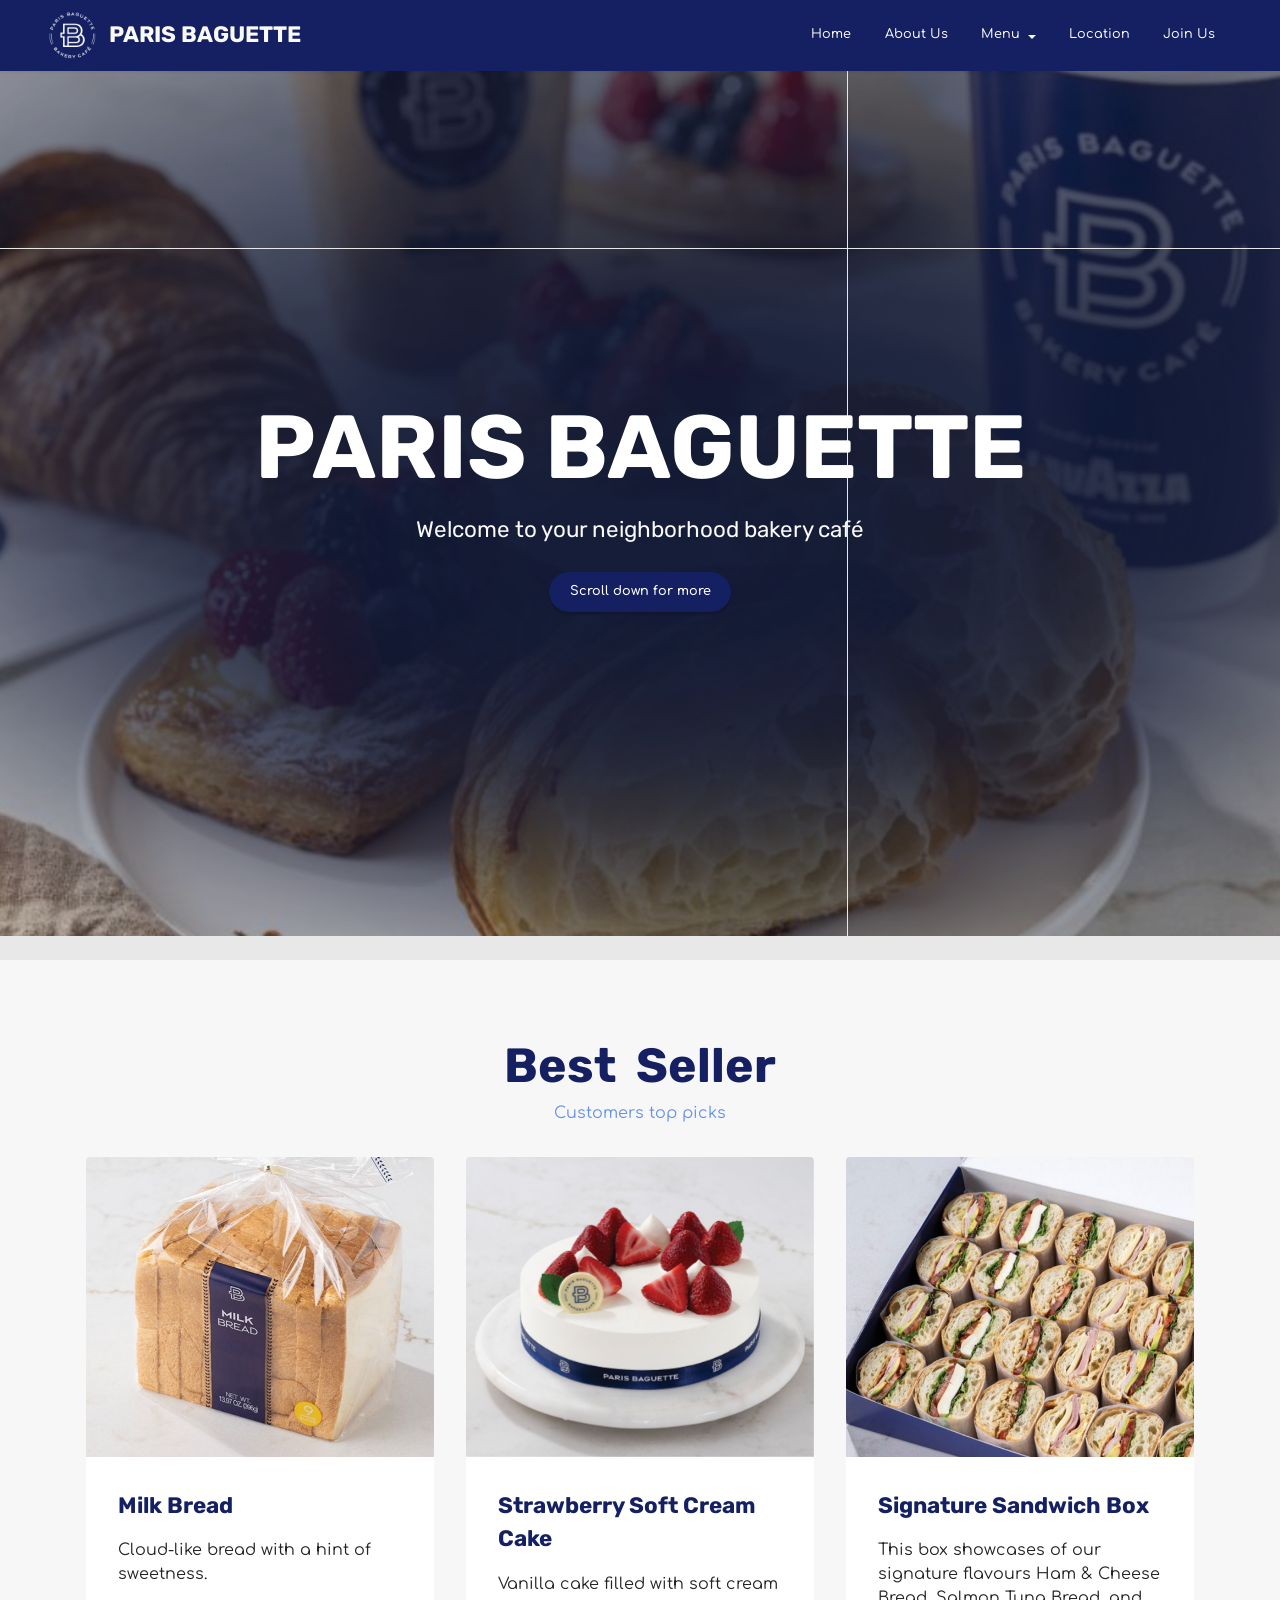
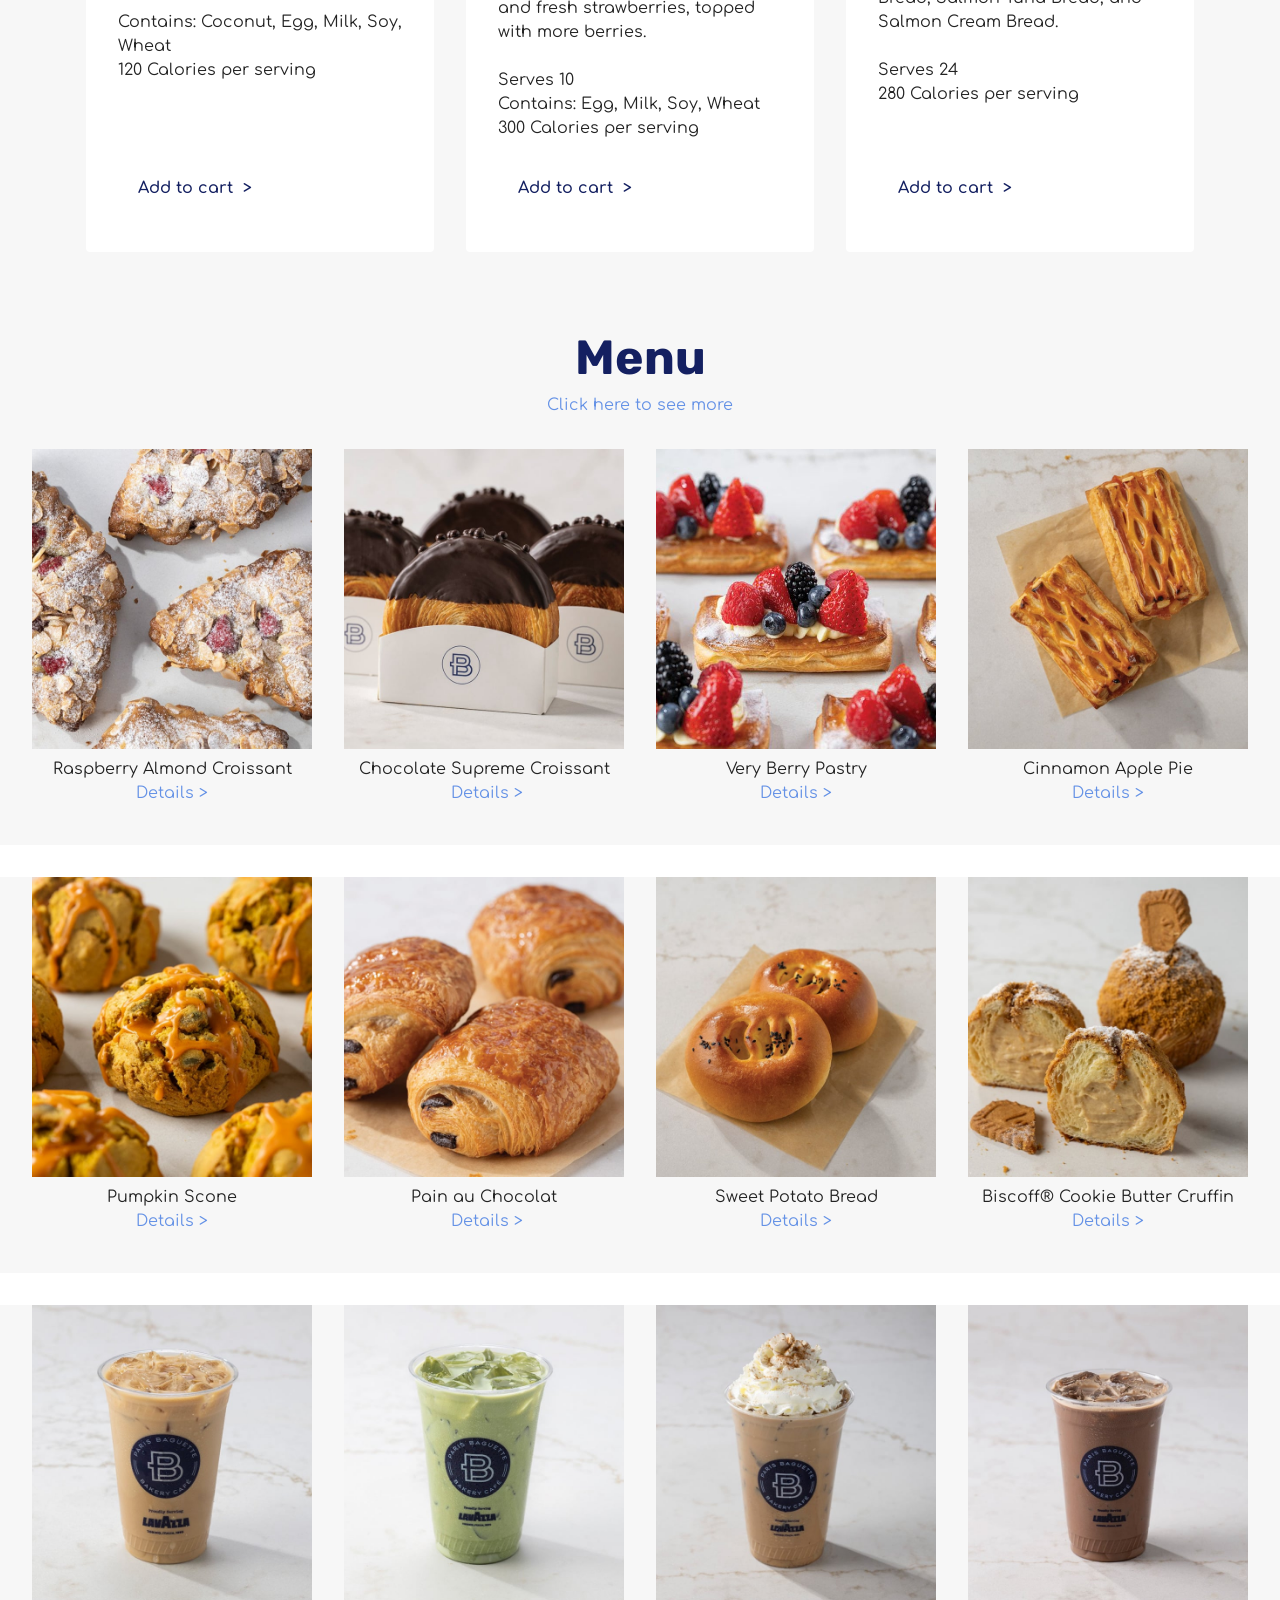
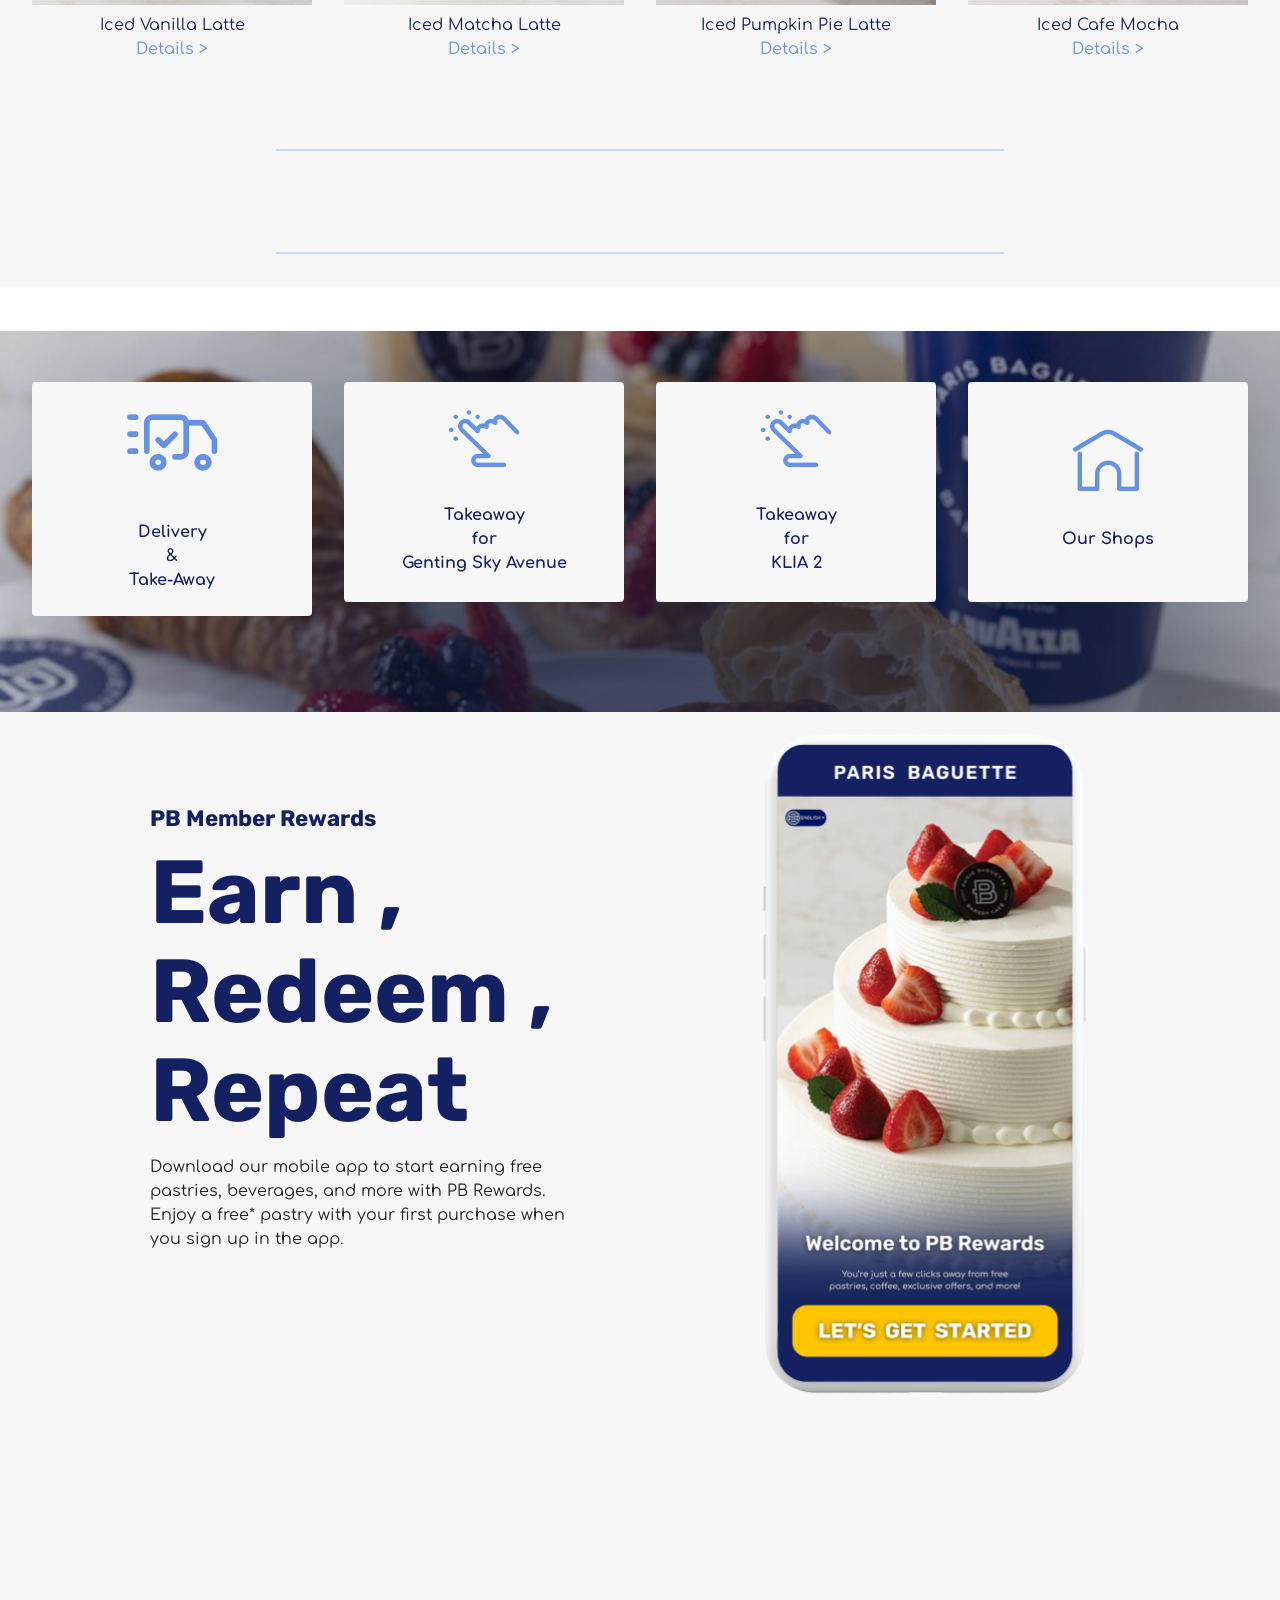
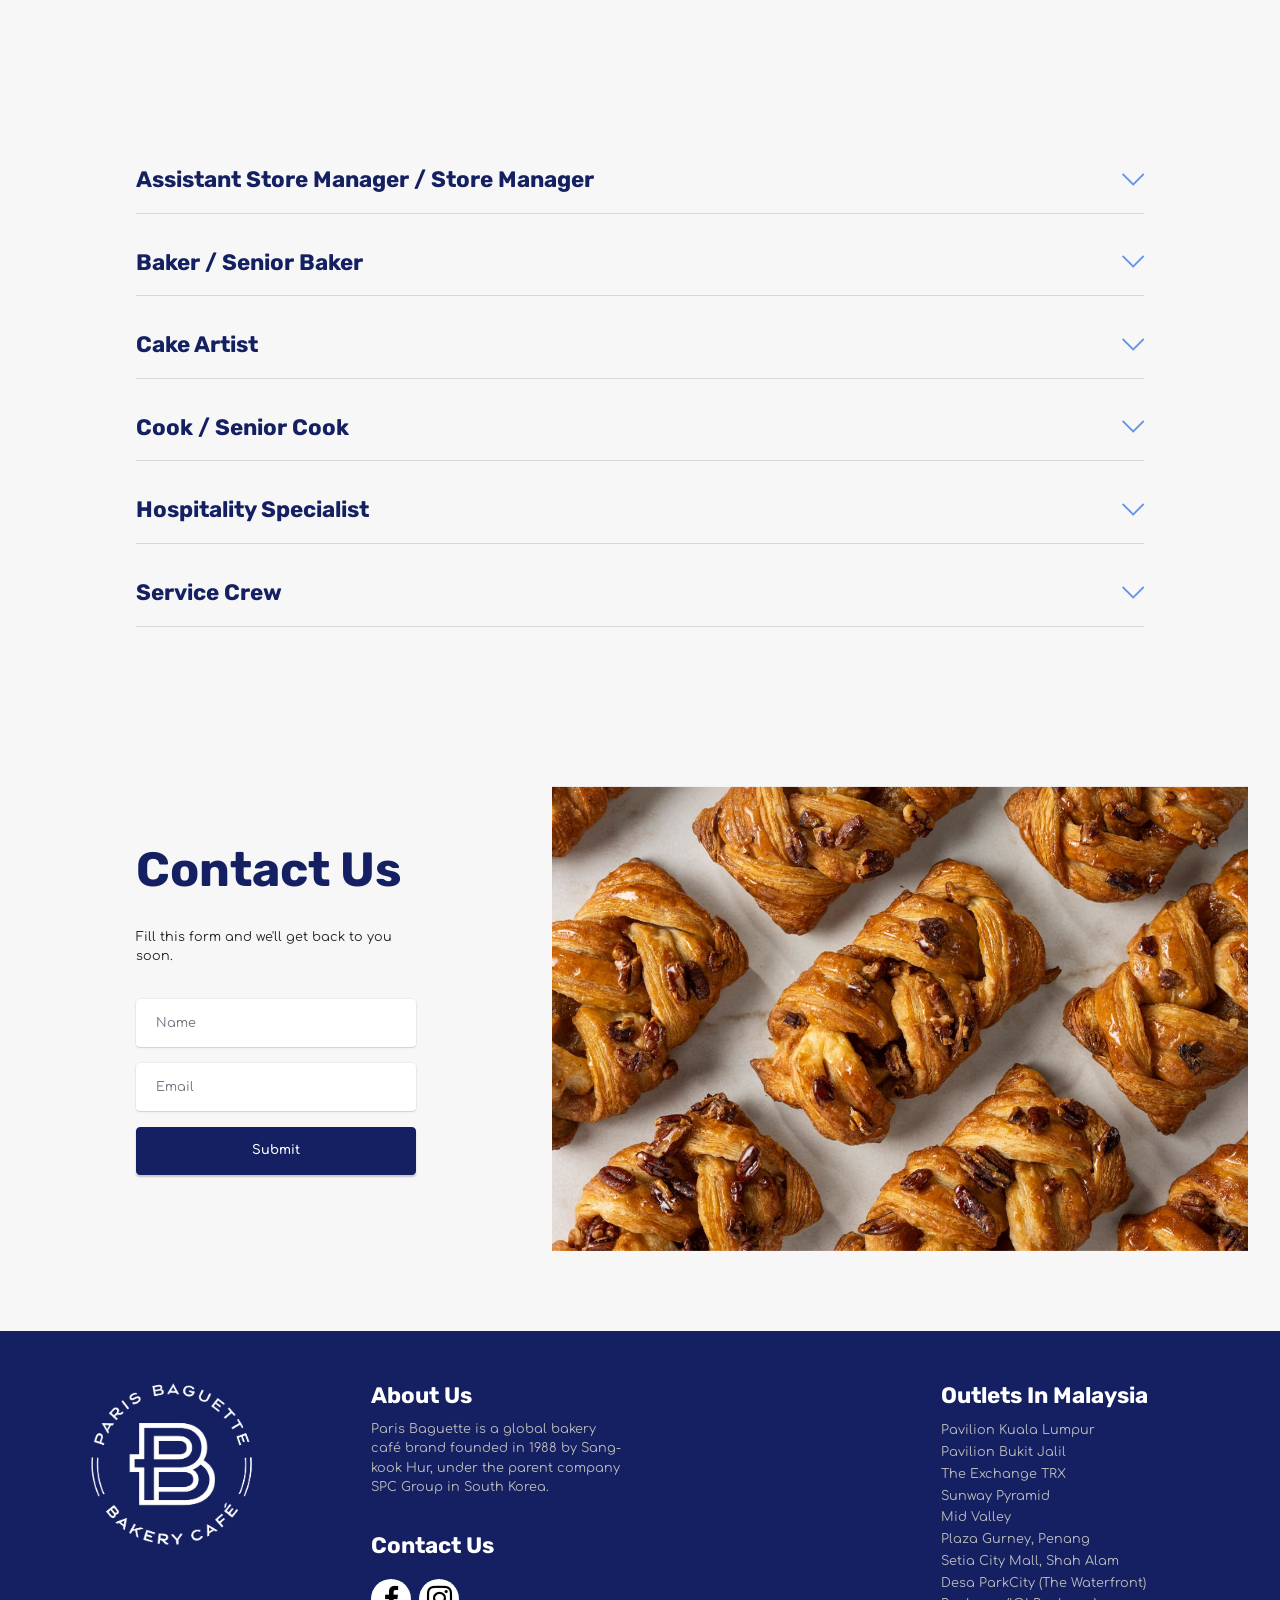
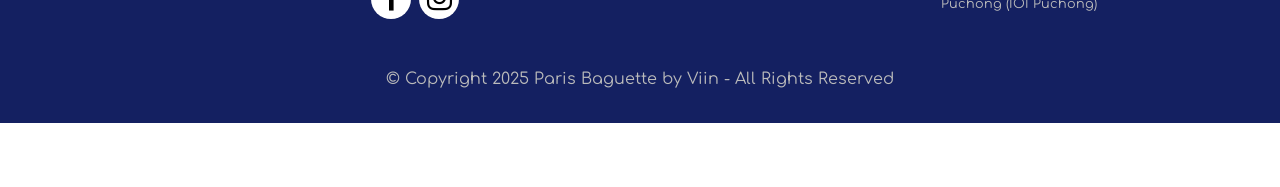
==== commit 53e5c8c0: "create github pages" ====
--- a/index.html
+++ b/index.html
@@ -24,7 +24,7 @@
   <noscript><link rel="stylesheet" href="https://fonts.googleapis.com/css?family=Rubik:300,400,500,600,700,800,900,300i,400i,500i,600i,700i,800i,900i&display=swap"></noscript>
   <link rel="preload" href="https://fonts.googleapis.com/css?family=Comfortaa:300,400,500,600,700&display=swap" as="style" onload="this.onload=null;this.rel='stylesheet'">
   <noscript><link rel="stylesheet" href="https://fonts.googleapis.com/css?family=Comfortaa:300,400,500,600,700&display=swap"></noscript>
-  <link rel="preload" as="style" href="assets/mobirise/css/mbr-additional.css?v=hzyxqX"><link rel="stylesheet" href="assets/mobirise/css/mbr-additional.css?v=hzyxqX" type="text/css">
+  <link rel="preload" as="style" href="assets/mobirise/css/mbr-additional.css?v=F8rfQz"><link rel="stylesheet" href="assets/mobirise/css/mbr-additional.css?v=F8rfQz" type="text/css">
 
   
   
@@ -55,7 +55,7 @@
             <div class="collapse navbar-collapse" id="navbarSupportedContent">
                 <ul class="navbar-nav nav-dropdown nav-right" data-app-modern-menu="true"><li class="nav-item"><a class="nav-link link text-white text-primary display-4" href="index.html">Home</a></li>
                     <li class="nav-item"><a class="nav-link link text-white text-primary display-4" href="aboutus.html">About Us</a></li>
-                    <li class="nav-item dropdown"><a class="nav-link link text-white dropdown-toggle display-4" href="https://mobiri.se" data-toggle="dropdown-submenu" data-bs-toggle="dropdown" data-bs-auto-close="outside" aria-expanded="false">Menu</a><div class="dropdown-menu" aria-labelledby="dropdown-866"><a class="text-white show dropdown-item text-primary display-4" href="page7.html">Sweets &amp; Pastries</a><a class="text-white dropdown-item text-primary display-4" href="cake.html">Cakes</a><a class="text-white dropdown-item text-primary display-4" href="page6.html">Salad &amp; Sandwiches&nbsp;</a><a class="text-white show dropdown-item text-primary display-4" href="beverage.html">Beverage</a></div></li><li class="nav-item"><a class="nav-link link text-white text-primary display-4" href="location.html">Location</a></li><li class="nav-item"><a class="nav-link link text-white text-primary display-4" href="joinus.html" target="_blank">Join Us</a></li></ul>
+                    <li class="nav-item dropdown"><a class="nav-link link text-white dropdown-toggle display-4" href="https://mobiri.se" data-toggle="dropdown-submenu" data-bs-toggle="dropdown" data-bs-auto-close="outside" aria-expanded="false">Menu</a><div class="dropdown-menu" aria-labelledby="dropdown-866"><a class="text-white show dropdown-item text-primary display-4" href="sweetnpastries.html">Sweets &amp; Pastries</a><a class="text-white dropdown-item text-primary display-4" href="cake.html">Cakes</a><a class="text-white dropdown-item text-primary display-4" href="salad.html">Salad &amp; Sandwiches&nbsp;</a><a class="text-white show dropdown-item text-primary display-4" href="beverage.html">Beverage</a></div></li><li class="nav-item"><a class="nav-link link text-white text-primary display-4" href="location.html">Location</a></li><li class="nav-item"><a class="nav-link link text-white text-primary display-4" href="joinus.html">Join Us</a></li></ul>
                 
                 
             </div>
@@ -149,8 +149,8 @@
         </div>
         <div class="row mbr-gallery mt-4">
             <div class="col-12 col-md-6 col-lg-3 item gallery-image">
-                <div class="item-wrapper" data-toggle="modal" data-bs-toggle="modal" data-target="#uZ5W6xH021-modal" data-bs-target="#uZ5W6xH021-modal">
-                    <img class="w-100" src="assets/images/4c809aa4f9be48e7ba5c956a6582002a-1032x688.jpg" alt="Mobirise Website Builder" data-slide-to="0" data-bs-slide-to="0" data-target="#lb-uZ5W6xH021" data-bs-target="#lb-uZ5W6xH021">
+                <div class="item-wrapper" data-toggle="modal" data-bs-toggle="modal" data-target="#uZ5Z6AJnhK-modal" data-bs-target="#uZ5Z6AJnhK-modal">
+                    <img class="w-100" src="assets/images/4c809aa4f9be48e7ba5c956a6582002a-1032x688.jpg" alt="Mobirise Website Builder" data-slide-to="0" data-bs-slide-to="0" data-target="#lb-uZ5Z6AJnhK" data-bs-target="#lb-uZ5Z6AJnhK">
                     <div class="icon-wrapper">
                         <span class="mobi-mbri mobi-mbri-search mbr-iconfont mbr-iconfont-btn"></span>
                     </div>
@@ -158,8 +158,8 @@
                 <h6 class="mbr-item-subtitle mbr-fonts-style align-center mb-2 mt-2 display-7">Raspberry Almond Croissant<br><a href="https://parisbaguette.com/product/raspberry-almond-croissant/" class="text-primary" target="_blank">Details &gt;</a></h6>
             </div>
             <div class="col-12 col-md-6 col-lg-3 item gallery-image">
-                <div class="item-wrapper" data-toggle="modal" data-bs-toggle="modal" data-target="#uZ5W6xH021-modal" data-bs-target="#uZ5W6xH021-modal">
-                    <img class="w-100" src="assets/images/c87c25cf532d402f8b388dc1d1d20bae-1032x688.jpg" alt="Mobirise Website Builder" data-slide-to="1" data-bs-slide-to="1" data-target="#lb-uZ5W6xH021" data-bs-target="#lb-uZ5W6xH021">
+                <div class="item-wrapper" data-toggle="modal" data-bs-toggle="modal" data-target="#uZ5Z6AJnhK-modal" data-bs-target="#uZ5Z6AJnhK-modal">
+                    <img class="w-100" src="assets/images/c87c25cf532d402f8b388dc1d1d20bae-1032x688.jpg" alt="Mobirise Website Builder" data-slide-to="1" data-bs-slide-to="1" data-target="#lb-uZ5Z6AJnhK" data-bs-target="#lb-uZ5Z6AJnhK">
                     <div class="icon-wrapper">
                         <span class="mobi-mbri mobi-mbri-search mbr-iconfont mbr-iconfont-btn"></span>
                     </div>
@@ -167,8 +167,8 @@
                 <h6 class="mbr-item-subtitle mbr-fonts-style align-center mb-2 mt-2 display-7">Chocolate Supreme Croissant<br>&nbsp;<a href="https://parisbaguette.com/product/chocolate-supreme-croissant/" class="text-primary" target="_blank">Details &gt;</a></h6>
             </div>
             <div class="col-12 col-md-6 col-lg-3 item gallery-image">
-                <div class="item-wrapper" data-toggle="modal" data-bs-toggle="modal" data-target="#uZ5W6xH021-modal" data-bs-target="#uZ5W6xH021-modal">
-                    <img class="w-100" src="assets/images/core-veryberrypastry-768x512.jpg" alt="Mobirise Website Builder" data-slide-to="2" data-bs-slide-to="2" data-target="#lb-uZ5W6xH021" data-bs-target="#lb-uZ5W6xH021">
+                <div class="item-wrapper" data-toggle="modal" data-bs-toggle="modal" data-target="#uZ5Z6AJnhK-modal" data-bs-target="#uZ5Z6AJnhK-modal">
+                    <img class="w-100" src="assets/images/core-veryberrypastry-768x512.jpg" alt="Mobirise Website Builder" data-slide-to="2" data-bs-slide-to="2" data-target="#lb-uZ5Z6AJnhK" data-bs-target="#lb-uZ5Z6AJnhK">
                     <div class="icon-wrapper">
                         <span class="mobi-mbri mobi-mbri-search mbr-iconfont mbr-iconfont-btn"></span>
                     </div>
@@ -176,8 +176,8 @@
                 <h6 class="mbr-item-subtitle mbr-fonts-style align-center mb-2 mt-2 display-7"><div>Very Berry Pastry</div><a href="https://parisbaguette.com/product/very-berry-pastry/" class="text-primary" target="_blank">Details &gt;</a></h6>
             </div>
             <div class="col-12 col-md-6 col-lg-3 item gallery-image">
-                <div class="item-wrapper" data-toggle="modal" data-bs-toggle="modal" data-target="#uZ5W6xH021-modal" data-bs-target="#uZ5W6xH021-modal">
-                    <img class="w-100" src="assets/images/2c24c5058b1240c08be8bcd31326c07a-1032x688.jpg" alt="Mobirise Website Builder" data-slide-to="3" data-bs-slide-to="3" data-target="#lb-uZ5W6xH021" data-bs-target="#lb-uZ5W6xH021">
+                <div class="item-wrapper" data-toggle="modal" data-bs-toggle="modal" data-target="#uZ5Z6AJnhK-modal" data-bs-target="#uZ5Z6AJnhK-modal">
+                    <img class="w-100" src="assets/images/2c24c5058b1240c08be8bcd31326c07a-1032x688.jpg" alt="Mobirise Website Builder" data-slide-to="3" data-bs-slide-to="3" data-target="#lb-uZ5Z6AJnhK" data-bs-target="#lb-uZ5Z6AJnhK">
                     <div class="icon-wrapper">
                         <span class="mobi-mbri mobi-mbri-search mbr-iconfont mbr-iconfont-btn"></span>
                     </div>
@@ -186,11 +186,11 @@
             </div>
         </div>
 
-        <div class="modal mbr-slider" tabindex="-1" role="dialog" aria-hidden="true" id="uZ5W6xH021-modal">
+        <div class="modal mbr-slider" tabindex="-1" role="dialog" aria-hidden="true" id="uZ5Z6AJnhK-modal">
             <div class="modal-dialog" role="document">
                 <div class="modal-content">
                     <div class="modal-body">
-                        <div class="carousel slide carousel-fade" id="lb-uZ5W6xH021" data-interval="5000" data-bs-interval="5000">
+                        <div class="carousel slide carousel-fade" id="lb-uZ5Z6AJnhK" data-interval="5000" data-bs-interval="5000">
                             <div class="carousel-inner">
                                 <div class="carousel-item active">
                                     <img class="d-block w-100" src="assets/images/4c809aa4f9be48e7ba5c956a6582002a-1032x688.jpg" alt="Mobirise Website Builder">
@@ -206,18 +206,18 @@
                                 </div>
                             </div>
                             <ol class="carousel-indicators">
-                                <li data-slide-to="0" data-bs-slide-to="0" class="active" data-target="#lb-uZ5W6xH021" data-bs-target="#lb-uZ5W6xH021"></li>
-                                <li data-slide-to="1" data-bs-slide-to="1" data-target="#lb-uZ5W6xH021" data-bs-target="#lb-uZ5W6xH021"></li>
-                                <li data-slide-to="2" data-bs-slide-to="2" data-target="#lb-uZ5W6xH021" data-bs-target="#lb-uZ5W6xH021"></li>
-                                <li data-slide-to="3" data-bs-slide-to="3" data-target="#lb-uZ5W6xH021" data-bs-target="#lb-uZ5W6xH021"></li>
+                                <li data-slide-to="0" data-bs-slide-to="0" class="active" data-target="#lb-uZ5Z6AJnhK" data-bs-target="#lb-uZ5Z6AJnhK"></li>
+                                <li data-slide-to="1" data-bs-slide-to="1" data-target="#lb-uZ5Z6AJnhK" data-bs-target="#lb-uZ5Z6AJnhK"></li>
+                                <li data-slide-to="2" data-bs-slide-to="2" data-target="#lb-uZ5Z6AJnhK" data-bs-target="#lb-uZ5Z6AJnhK"></li>
+                                <li data-slide-to="3" data-bs-slide-to="3" data-target="#lb-uZ5Z6AJnhK" data-bs-target="#lb-uZ5Z6AJnhK"></li>
                             </ol>
                             <a role="button" href="" class="close" data-dismiss="modal" data-bs-dismiss="modal" aria-label="Close">
                             </a>
-                            <a class="carousel-control-prev carousel-control" role="button" data-slide="prev" data-bs-slide="prev" href="#lb-uZ5W6xH021">
+                            <a class="carousel-control-prev carousel-control" role="button" data-slide="prev" data-bs-slide="prev" href="#lb-uZ5Z6AJnhK">
                                 <span class="mobi-mbri mobi-mbri-arrow-prev" aria-hidden="true"></span>
                                 <span class="sr-only visually-hidden">Previous</span>
                             </a>
-                            <a class="carousel-control-next carousel-control" role="button" data-slide="next" data-bs-slide="next" href="#lb-uZ5W6xH021">
+                            <a class="carousel-control-next carousel-control" role="button" data-slide="next" data-bs-slide="next" href="#lb-uZ5Z6AJnhK">
                                 <span class="mobi-mbri mobi-mbri-arrow-next" aria-hidden="true"></span>
                                 <span class="sr-only visually-hidden">Next</span>
                             </a>
@@ -239,8 +239,8 @@
         
         <div class="row mbr-gallery mt-4">
             <div class="col-12 col-md-6 col-lg-3 item gallery-image">
-                <div class="item-wrapper" data-toggle="modal" data-bs-toggle="modal" data-target="#uZ5W6yFVfW-modal" data-bs-target="#uZ5W6yFVfW-modal">
-                    <img class="w-100" src="assets/images/87ec8b48a53c41a0b5e3b34c0f034288-1032x688.jpg" alt="Mobirise Website Builder" data-slide-to="0" data-bs-slide-to="0" data-target="#lb-uZ5W6yFVfW" data-bs-target="#lb-uZ5W6yFVfW">
+                <div class="item-wrapper" data-toggle="modal" data-bs-toggle="modal" data-target="#uZ5Z6Bk39l-modal" data-bs-target="#uZ5Z6Bk39l-modal">
+                    <img class="w-100" src="assets/images/87ec8b48a53c41a0b5e3b34c0f034288-1032x688.jpg" alt="Mobirise Website Builder" data-slide-to="0" data-bs-slide-to="0" data-target="#lb-uZ5Z6Bk39l" data-bs-target="#lb-uZ5Z6Bk39l">
                     <div class="icon-wrapper">
                         <span class="mobi-mbri mobi-mbri-search mbr-iconfont mbr-iconfont-btn"></span>
                     </div>
@@ -248,8 +248,8 @@
                 <h6 class="mbr-item-subtitle mbr-fonts-style align-center mb-2 mt-2 display-7">Pumpkin Scone<br><a href="https://parisbaguette.com/product/pumpkin-scone/" class="text-primary" target="_blank">Details &gt;</a></h6>
             </div>
             <div class="col-12 col-md-6 col-lg-3 item gallery-image">
-                <div class="item-wrapper" data-toggle="modal" data-bs-toggle="modal" data-target="#uZ5W6yFVfW-modal" data-bs-target="#uZ5W6yFVfW-modal">
-                    <img class="w-100" src="assets/images/5e0d8bb6a2804c3bb837356ed653a261-1032x688.jpg" alt="Mobirise Website Builder" data-slide-to="1" data-bs-slide-to="1" data-target="#lb-uZ5W6yFVfW" data-bs-target="#lb-uZ5W6yFVfW">
+                <div class="item-wrapper" data-toggle="modal" data-bs-toggle="modal" data-target="#uZ5Z6Bk39l-modal" data-bs-target="#uZ5Z6Bk39l-modal">
+                    <img class="w-100" src="assets/images/5e0d8bb6a2804c3bb837356ed653a261-1032x688.jpg" alt="Mobirise Website Builder" data-slide-to="1" data-bs-slide-to="1" data-target="#lb-uZ5Z6Bk39l" data-bs-target="#lb-uZ5Z6Bk39l">
                     <div class="icon-wrapper">
                         <span class="mobi-mbri mobi-mbri-search mbr-iconfont mbr-iconfont-btn"></span>
                     </div>
@@ -257,8 +257,8 @@
                 <h6 class="mbr-item-subtitle mbr-fonts-style align-center mb-2 mt-2 display-7">Pain au Chocolat<br>&nbsp;<a href="https://parisbaguette.com/product/pain-au-chocolat/" class="text-primary" target="_blank">Details &gt;</a></h6>
             </div>
             <div class="col-12 col-md-6 col-lg-3 item gallery-image">
-                <div class="item-wrapper" data-toggle="modal" data-bs-toggle="modal" data-target="#uZ5W6yFVfW-modal" data-bs-target="#uZ5W6yFVfW-modal">
-                    <img class="w-100" src="assets/images/4abb4287fa034d8b955b090a6a583993-1032x688.jpg" alt="Mobirise Website Builder" data-slide-to="2" data-bs-slide-to="2" data-target="#lb-uZ5W6yFVfW" data-bs-target="#lb-uZ5W6yFVfW">
+                <div class="item-wrapper" data-toggle="modal" data-bs-toggle="modal" data-target="#uZ5Z6Bk39l-modal" data-bs-target="#uZ5Z6Bk39l-modal">
+                    <img class="w-100" src="assets/images/4abb4287fa034d8b955b090a6a583993-1032x688.jpg" alt="Mobirise Website Builder" data-slide-to="2" data-bs-slide-to="2" data-target="#lb-uZ5Z6Bk39l" data-bs-target="#lb-uZ5Z6Bk39l">
                     <div class="icon-wrapper">
                         <span class="mobi-mbri mobi-mbri-search mbr-iconfont mbr-iconfont-btn"></span>
                     </div>
@@ -266,8 +266,8 @@
                 <h6 class="mbr-item-subtitle mbr-fonts-style align-center mb-2 mt-2 display-7"><div><span style="font-size: calc(1rem + 0 * ((100vw - 20rem) / 28));">Sweet Potato Bread</span><br></div><a href="https://parisbaguette.com/product/sweet-potato-bread/" class="text-primary" target="_blank">Details &gt;</a></h6>
             </div>
             <div class="col-12 col-md-6 col-lg-3 item gallery-image">
-                <div class="item-wrapper" data-toggle="modal" data-bs-toggle="modal" data-target="#uZ5W6yFVfW-modal" data-bs-target="#uZ5W6yFVfW-modal">
-                    <img class="w-100" src="assets/images/372d1c4aa79e46ca93359b4dd7a50dd8-1032x688.jpg" alt="Mobirise Website Builder" data-slide-to="3" data-bs-slide-to="3" data-target="#lb-uZ5W6yFVfW" data-bs-target="#lb-uZ5W6yFVfW">
+                <div class="item-wrapper" data-toggle="modal" data-bs-toggle="modal" data-target="#uZ5Z6Bk39l-modal" data-bs-target="#uZ5Z6Bk39l-modal">
+                    <img class="w-100" src="assets/images/372d1c4aa79e46ca93359b4dd7a50dd8-1032x688.jpg" alt="Mobirise Website Builder" data-slide-to="3" data-bs-slide-to="3" data-target="#lb-uZ5Z6Bk39l" data-bs-target="#lb-uZ5Z6Bk39l">
                     <div class="icon-wrapper">
                         <span class="mobi-mbri mobi-mbri-search mbr-iconfont mbr-iconfont-btn"></span>
                     </div>
@@ -276,11 +276,11 @@
             </div>
         </div>
 
-        <div class="modal mbr-slider" tabindex="-1" role="dialog" aria-hidden="true" id="uZ5W6yFVfW-modal">
+        <div class="modal mbr-slider" tabindex="-1" role="dialog" aria-hidden="true" id="uZ5Z6Bk39l-modal">
             <div class="modal-dialog" role="document">
                 <div class="modal-content">
                     <div class="modal-body">
-                        <div class="carousel slide carousel-fade" id="lb-uZ5W6yFVfW" data-interval="5000" data-bs-interval="5000">
+                        <div class="carousel slide carousel-fade" id="lb-uZ5Z6Bk39l" data-interval="5000" data-bs-interval="5000">
                             <div class="carousel-inner">
                                 <div class="carousel-item active">
                                     <img class="d-block w-100" src="assets/images/87ec8b48a53c41a0b5e3b34c0f034288-1032x688.jpg" alt="Mobirise Website Builder">
@@ -296,18 +296,18 @@
                                 </div>
                             </div>
                             <ol class="carousel-indicators">
-                                <li data-slide-to="0" data-bs-slide-to="0" class="active" data-target="#lb-uZ5W6yFVfW" data-bs-target="#lb-uZ5W6yFVfW"></li>
-                                <li data-slide-to="1" data-bs-slide-to="1" data-target="#lb-uZ5W6yFVfW" data-bs-target="#lb-uZ5W6yFVfW"></li>
-                                <li data-slide-to="2" data-bs-slide-to="2" data-target="#lb-uZ5W6yFVfW" data-bs-target="#lb-uZ5W6yFVfW"></li>
-                                <li data-slide-to="3" data-bs-slide-to="3" data-target="#lb-uZ5W6yFVfW" data-bs-target="#lb-uZ5W6yFVfW"></li>
+                                <li data-slide-to="0" data-bs-slide-to="0" class="active" data-target="#lb-uZ5Z6Bk39l" data-bs-target="#lb-uZ5Z6Bk39l"></li>
+                                <li data-slide-to="1" data-bs-slide-to="1" data-target="#lb-uZ5Z6Bk39l" data-bs-target="#lb-uZ5Z6Bk39l"></li>
+                                <li data-slide-to="2" data-bs-slide-to="2" data-target="#lb-uZ5Z6Bk39l" data-bs-target="#lb-uZ5Z6Bk39l"></li>
+                                <li data-slide-to="3" data-bs-slide-to="3" data-target="#lb-uZ5Z6Bk39l" data-bs-target="#lb-uZ5Z6Bk39l"></li>
                             </ol>
                             <a role="button" href="" class="close" data-dismiss="modal" data-bs-dismiss="modal" aria-label="Close">
                             </a>
-                            <a class="carousel-control-prev carousel-control" role="button" data-slide="prev" data-bs-slide="prev" href="#lb-uZ5W6yFVfW">
+                            <a class="carousel-control-prev carousel-control" role="button" data-slide="prev" data-bs-slide="prev" href="#lb-uZ5Z6Bk39l">
                                 <span class="mobi-mbri mobi-mbri-arrow-prev" aria-hidden="true"></span>
                                 <span class="sr-only visually-hidden">Previous</span>
                             </a>
-                            <a class="carousel-control-next carousel-control" role="button" data-slide="next" data-bs-slide="next" href="#lb-uZ5W6yFVfW">
+                            <a class="carousel-control-next carousel-control" role="button" data-slide="next" data-bs-slide="next" href="#lb-uZ5Z6Bk39l">
                                 <span class="mobi-mbri mobi-mbri-arrow-next" aria-hidden="true"></span>
                                 <span class="sr-only visually-hidden">Next</span>
                             </a>
@@ -329,8 +329,8 @@
         
         <div class="row mbr-gallery mt-4">
             <div class="col-12 col-md-6 col-lg-3 item gallery-image">
-                <div class="item-wrapper" data-toggle="modal" data-bs-toggle="modal" data-target="#uZ5W6zub2C-modal" data-bs-target="#uZ5W6zub2C-modal">
-                    <img class="w-100" src="assets/images/d1cf5ee4a7244867afe47fcf6f070011-13-1032x688.jpg" alt="Mobirise Website Builder" data-slide-to="0" data-bs-slide-to="0" data-target="#lb-uZ5W6zub2C" data-bs-target="#lb-uZ5W6zub2C">
+                <div class="item-wrapper" data-toggle="modal" data-bs-toggle="modal" data-target="#uZ5Z6BP0A8-modal" data-bs-target="#uZ5Z6BP0A8-modal">
+                    <img class="w-100" src="assets/images/d1cf5ee4a7244867afe47fcf6f070011-13-1032x688.jpg" alt="Mobirise Website Builder" data-slide-to="0" data-bs-slide-to="0" data-target="#lb-uZ5Z6BP0A8" data-bs-target="#lb-uZ5Z6BP0A8">
                     <div class="icon-wrapper">
                         <span class="mobi-mbri mobi-mbri-search mbr-iconfont mbr-iconfont-btn"></span>
                     </div>
@@ -338,8 +338,8 @@
                 <h6 class="mbr-item-subtitle mbr-fonts-style align-center mb-2 mt-2 display-7"><div>Iced Vanilla Latte</div><a href="https://parisbaguette.com/product/ny-style-cheesecake/" class="text-primary" target="_blank"></a><a href="https://parisbaguette.com/product/iced-vanilla-latte/" class="text-primary" target="_blank">Details </a><em><a href="https://parisbaguette.com/product/iced-vanilla-latte/" class="text-primary" target="_blank">&gt;</a></em></h6>
             </div>
             <div class="col-12 col-md-6 col-lg-3 item gallery-image">
-                <div class="item-wrapper" data-toggle="modal" data-bs-toggle="modal" data-target="#uZ5W6zub2C-modal" data-bs-target="#uZ5W6zub2C-modal">
-                    <img class="w-100" src="assets/images/ca6bec3d484341f797918696a93b6476-2-1032x688.jpg" alt="Mobirise Website Builder" data-slide-to="1" data-bs-slide-to="1" data-target="#lb-uZ5W6zub2C" data-bs-target="#lb-uZ5W6zub2C">
+                <div class="item-wrapper" data-toggle="modal" data-bs-toggle="modal" data-target="#uZ5Z6BP0A8-modal" data-bs-target="#uZ5Z6BP0A8-modal">
+                    <img class="w-100" src="assets/images/ca6bec3d484341f797918696a93b6476-2-1032x688.jpg" alt="Mobirise Website Builder" data-slide-to="1" data-bs-slide-to="1" data-target="#lb-uZ5Z6BP0A8" data-bs-target="#lb-uZ5Z6BP0A8">
                     <div class="icon-wrapper">
                         <span class="mobi-mbri mobi-mbri-search mbr-iconfont mbr-iconfont-btn"></span>
                     </div>
@@ -347,8 +347,8 @@
                 <h6 class="mbr-item-subtitle mbr-fonts-style align-center mb-2 mt-2 display-7">Iced Matcha Latte<br><a href="https://parisbaguette.com/product/iced-matcha-latte/" class="text-primary" target="_blank">Details &gt;</a></h6>
             </div>
             <div class="col-12 col-md-6 col-lg-3 item gallery-image">
-                <div class="item-wrapper" data-toggle="modal" data-bs-toggle="modal" data-target="#uZ5W6zub2C-modal" data-bs-target="#uZ5W6zub2C-modal">
-                    <img class="w-100" src="assets/images/25c8cf2739574cb4937061c32b51b33a-1032x688.jpg" alt="Mobirise Website Builder" data-slide-to="2" data-bs-slide-to="2" data-target="#lb-uZ5W6zub2C" data-bs-target="#lb-uZ5W6zub2C">
+                <div class="item-wrapper" data-toggle="modal" data-bs-toggle="modal" data-target="#uZ5Z6BP0A8-modal" data-bs-target="#uZ5Z6BP0A8-modal">
+                    <img class="w-100" src="assets/images/25c8cf2739574cb4937061c32b51b33a-1032x688.jpg" alt="Mobirise Website Builder" data-slide-to="2" data-bs-slide-to="2" data-target="#lb-uZ5Z6BP0A8" data-bs-target="#lb-uZ5Z6BP0A8">
                     <div class="icon-wrapper">
                         <span class="mobi-mbri mobi-mbri-search mbr-iconfont mbr-iconfont-btn"></span>
                     </div>
@@ -356,8 +356,8 @@
                 <h6 class="mbr-item-subtitle mbr-fonts-style align-center mb-2 mt-2 display-7">Iced Pumpkin Pie Latte<br><a href="https://parisbaguette.com/product/iced-pumpkin-pie-latte/" class="text-primary" target="_blank">Details &gt;</a></h6>
             </div>
             <div class="col-12 col-md-6 col-lg-3 item gallery-image">
-                <div class="item-wrapper" data-toggle="modal" data-bs-toggle="modal" data-target="#uZ5W6zub2C-modal" data-bs-target="#uZ5W6zub2C-modal">
-                    <img class="w-100" src="assets/images/326986c8b4534d8f87eef8fe55c273b7-2-1032x688.jpg" alt="Mobirise Website Builder" data-slide-to="3" data-bs-slide-to="3" data-target="#lb-uZ5W6zub2C" data-bs-target="#lb-uZ5W6zub2C">
+                <div class="item-wrapper" data-toggle="modal" data-bs-toggle="modal" data-target="#uZ5Z6BP0A8-modal" data-bs-target="#uZ5Z6BP0A8-modal">
+                    <img class="w-100" src="assets/images/326986c8b4534d8f87eef8fe55c273b7-2-1032x688.jpg" alt="Mobirise Website Builder" data-slide-to="3" data-bs-slide-to="3" data-target="#lb-uZ5Z6BP0A8" data-bs-target="#lb-uZ5Z6BP0A8">
                     <div class="icon-wrapper">
                         <span class="mobi-mbri mobi-mbri-search mbr-iconfont mbr-iconfont-btn"></span>
                     </div>
@@ -366,11 +366,11 @@
             </div>
         </div>
 
-        <div class="modal mbr-slider" tabindex="-1" role="dialog" aria-hidden="true" id="uZ5W6zub2C-modal">
+        <div class="modal mbr-slider" tabindex="-1" role="dialog" aria-hidden="true" id="uZ5Z6BP0A8-modal">
             <div class="modal-dialog" role="document">
                 <div class="modal-content">
                     <div class="modal-body">
-                        <div class="carousel slide carousel-fade" id="lb-uZ5W6zub2C" data-interval="10000" data-bs-interval="10000">
+                        <div class="carousel slide carousel-fade" id="lb-uZ5Z6BP0A8" data-interval="10000" data-bs-interval="10000">
                             <div class="carousel-inner">
                                 <div class="carousel-item active">
                                     <img class="d-block w-100" src="assets/images/d1cf5ee4a7244867afe47fcf6f070011-13-1032x688.jpg" alt="Mobirise Website Builder">
@@ -386,18 +386,18 @@
                                 </div>
                             </div>
                             <ol class="carousel-indicators">
-                                <li data-slide-to="0" data-bs-slide-to="0" class="active" data-target="#lb-uZ5W6zub2C" data-bs-target="#lb-uZ5W6zub2C"></li>
-                                <li data-slide-to="1" data-bs-slide-to="1" data-target="#lb-uZ5W6zub2C" data-bs-target="#lb-uZ5W6zub2C"></li>
-                                <li data-slide-to="2" data-bs-slide-to="2" data-target="#lb-uZ5W6zub2C" data-bs-target="#lb-uZ5W6zub2C"></li>
-                                <li data-slide-to="3" data-bs-slide-to="3" data-target="#lb-uZ5W6zub2C" data-bs-target="#lb-uZ5W6zub2C"></li>
+                                <li data-slide-to="0" data-bs-slide-to="0" class="active" data-target="#lb-uZ5Z6BP0A8" data-bs-target="#lb-uZ5Z6BP0A8"></li>
+                                <li data-slide-to="1" data-bs-slide-to="1" data-target="#lb-uZ5Z6BP0A8" data-bs-target="#lb-uZ5Z6BP0A8"></li>
+                                <li data-slide-to="2" data-bs-slide-to="2" data-target="#lb-uZ5Z6BP0A8" data-bs-target="#lb-uZ5Z6BP0A8"></li>
+                                <li data-slide-to="3" data-bs-slide-to="3" data-target="#lb-uZ5Z6BP0A8" data-bs-target="#lb-uZ5Z6BP0A8"></li>
                             </ol>
                             <a role="button" href="" class="close" data-dismiss="modal" data-bs-dismiss="modal" aria-label="Close">
                             </a>
-                            <a class="carousel-control-prev carousel-control" role="button" data-slide="prev" data-bs-slide="prev" href="#lb-uZ5W6zub2C">
+                            <a class="carousel-control-prev carousel-control" role="button" data-slide="prev" data-bs-slide="prev" href="#lb-uZ5Z6BP0A8">
                                 <span class="mobi-mbri mobi-mbri-arrow-prev" aria-hidden="true"></span>
                                 <span class="sr-only visually-hidden">Previous</span>
                             </a>
-                            <a class="carousel-control-next carousel-control" role="button" data-slide="next" data-bs-slide="next" href="#lb-uZ5W6zub2C">
+                            <a class="carousel-control-next carousel-control" role="button" data-slide="next" data-bs-slide="next" href="#lb-uZ5Z6BP0A8">
                                 <span class="mobi-mbri mobi-mbri-arrow-next" aria-hidden="true"></span>
                                 <span class="sr-only visually-hidden">Next</span>
                             </a>
@@ -512,15 +512,15 @@
                     <h3 class="mbr-section-title mb-0 mbr-fonts-style display-1"><strong>Hiring Now</strong></h3>
                     <h4 class="mbr-section-subtitle mb-0 mt-2 mbr-fonts-style display-7">Looking for passionate and talented people.<div><span style="font-size: 1rem;">For enquiries, WhatsApp us at +60 18-380 1889 or send us an email to careers@parisbaguette.com.my.</span><br></div><br><div><br></div></h4>
                 </div>
-                <div id="bootstrap-accordion_8" class="panel-group accordionStyles accordion" role="tablist" aria-multiselectable="true">
+                <div id="bootstrap-accordion_21" class="panel-group accordionStyles accordion" role="tablist" aria-multiselectable="true">
                     <div class="card mb-3">
                         <div class="card-header" role="tab" id="headingOne">
-                            <a role="button" class="panel-title collapsed" data-toggle="collapse" data-bs-toggle="collapse" data-core="" href="#collapse1_8" aria-expanded="false" aria-controls="collapse1">
+                            <a role="button" class="panel-title collapsed" data-toggle="collapse" data-bs-toggle="collapse" data-core="" href="#collapse1_21" aria-expanded="false" aria-controls="collapse1">
                                 <h6 class="panel-title-edit mbr-fonts-style mb-0 display-5"><strong>Assistant Store Manager / Store Manager</strong></h6>
                                 <span class="sign mbr-iconfont mbri-arrow-down"></span>
                             </a>
                         </div>
-                        <div id="collapse1_8" class="panel-collapse noScroll collapse" role="tabpanel" aria-labelledby="headingOne" data-parent="#accordion" data-bs-parent="#bootstrap-accordion_8">
+                        <div id="collapse1_21" class="panel-collapse noScroll collapse" role="tabpanel" aria-labelledby="headingOne" data-parent="#accordion" data-bs-parent="#bootstrap-accordion_21">
                             <div class="panel-body">
                                 <p class="mbr-fonts-style panel-text display-4"><strong>Job Summary :</strong><br>The Assistant Store Manager / Store Manager bears the overall responsibility for the profitability of the chain restaurant outlet. He/she performs outlet-level support functions, such as customer service, scheduling, handling day-to-day operations, cashiering, closing of the till, ordering inventory, and back office support.
 <br>
@@ -540,12 +540,12 @@
                     </div>
                     <div class="card mb-3">
                         <div class="card-header" role="tab" id="headingOne">
-                            <a role="button" class="panel-title collapsed" data-toggle="collapse" data-bs-toggle="collapse" data-core="" href="#collapse2_8" aria-expanded="false" aria-controls="collapse2">
+                            <a role="button" class="panel-title collapsed" data-toggle="collapse" data-bs-toggle="collapse" data-core="" href="#collapse2_21" aria-expanded="false" aria-controls="collapse2">
                                 <h6 class="panel-title-edit mbr-fonts-style mb-0 display-5"><strong>Baker / Senior Baker</strong></h6>
                                 <span class="sign mbr-iconfont mbri-arrow-down"></span>
                             </a>
                         </div>
-                        <div id="collapse2_8" class="panel-collapse noScroll collapse" role="tabpanel" aria-labelledby="headingOne" data-parent="#accordion" data-bs-parent="#bootstrap-accordion_8">
+                        <div id="collapse2_21" class="panel-collapse noScroll collapse" role="tabpanel" aria-labelledby="headingOne" data-parent="#accordion" data-bs-parent="#bootstrap-accordion_21">
                             <div class="panel-body">
                                 <p class="mbr-fonts-style panel-text display-4"><strong>Job Summary :</strong><br>The Baker / Senior Baker is responsible for making a wide range of breads, pastries, and other baked goods. This includes ensuring all baking equipment and baking area is clean prior to and post production of any baked items, and ensuring compliance with regulations.
 <br>
@@ -562,12 +562,12 @@
                     </div>
                     <div class="card mb-3">
                         <div class="card-header" role="tab" id="headingOne">
-                            <a role="button" class="panel-title collapsed" data-toggle="collapse" data-bs-toggle="collapse" data-core="" href="#collapse3_8" aria-expanded="false" aria-controls="collapse3">
+                            <a role="button" class="panel-title collapsed" data-toggle="collapse" data-bs-toggle="collapse" data-core="" href="#collapse3_21" aria-expanded="false" aria-controls="collapse3">
                                 <h6 class="panel-title-edit mbr-fonts-style mb-0 display-5"><strong>Cake Artist</strong></h6>
                                 <span class="sign mbr-iconfont mbri-arrow-down"></span>
                             </a>
                         </div>
-                        <div id="collapse3_8" class="panel-collapse noScroll collapse" role="tabpanel" aria-labelledby="headingOne" data-parent="#accordion" data-bs-parent="#bootstrap-accordion_8">
+                        <div id="collapse3_21" class="panel-collapse noScroll collapse" role="tabpanel" aria-labelledby="headingOne" data-parent="#accordion" data-bs-parent="#bootstrap-accordion_21">
                             <div class="panel-body">
                                 <p class="mbr-fonts-style panel-text display-4"><strong>Job Summary :</strong><br>The Cake Artist is responsible for preparing, baking and decorating cakes and other dough or pastry-based confectioneries. This includes the process from planning the products, weighing and measuring ingredients making various baked goods, and finally glazing or decorating them
 <br>
@@ -584,12 +584,12 @@
                     </div>
                     <div class="card mb-3">
                         <div class="card-header" role="tab" id="headingOne">
-                            <a role="button" class="panel-title collapsed" data-toggle="collapse" data-bs-toggle="collapse" data-core="" href="#collapse4_8" aria-expanded="false" aria-controls="collapse4">
+                            <a role="button" class="panel-title collapsed" data-toggle="collapse" data-bs-toggle="collapse" data-core="" href="#collapse4_21" aria-expanded="false" aria-controls="collapse4">
                                 <h6 class="panel-title-edit mbr-fonts-style mb-0 display-5"><strong>Cook / Senior Cook</strong></h6>
                                 <span class="sign mbr-iconfont mbri-arrow-down"></span>
                             </a>
                         </div>
-                        <div id="collapse4_8" class="panel-collapse noScroll collapse" role="tabpanel" aria-labelledby="headingOne" data-parent="#accordion" data-bs-parent="#bootstrap-accordion_8">
+                        <div id="collapse4_21" class="panel-collapse noScroll collapse" role="tabpanel" aria-labelledby="headingOne" data-parent="#accordion" data-bs-parent="#bootstrap-accordion_21">
                             <div class="panel-body">
                                 <p class="mbr-fonts-style panel-text display-4"><strong>Job Summary :</strong><br>The Cook / Senior Cook is responsible for preparing a variety of dishes. Production Kitchens are responsible for the receiving, storing, organizing, distributing food and supply items. Preparation of daily mise en place. He/ She is expected to observe health and safety standards for all food, and equipment; make requisitions for food supplies; and ensure that food items are properly stored.
 <br>
@@ -607,12 +607,12 @@
                     </div>
                     <div class="card mb-3">
                         <div class="card-header" role="tab" id="headingOne">
-                            <a role="button" class="panel-title collapsed" data-toggle="collapse" data-bs-toggle="collapse" data-core="" href="#collapse5_8" aria-expanded="false" aria-controls="collapse5">
+                            <a role="button" class="panel-title collapsed" data-toggle="collapse" data-bs-toggle="collapse" data-core="" href="#collapse5_21" aria-expanded="false" aria-controls="collapse5">
                                 <h6 class="panel-title-edit mbr-fonts-style mb-0 display-5"><strong>Hospitality Specialist</strong></h6>
                                 <span class="sign mbr-iconfont mbri-arrow-down"></span>
                             </a>
                         </div>
-                        <div id="collapse5_8" class="panel-collapse noScroll collapse" role="tabpanel" aria-labelledby="headingOne" data-parent="#accordion" data-bs-parent="#bootstrap-accordion_8">
+                        <div id="collapse5_21" class="panel-collapse noScroll collapse" role="tabpanel" aria-labelledby="headingOne" data-parent="#accordion" data-bs-parent="#bootstrap-accordion_21">
                             <div class="panel-body">
                                 <p class="mbr-fonts-style panel-text display-4"><strong>Job Summary :</strong><br>This role contributes to company’s success by providing a legendary customer service experience,
 <br>acting with a customer comes first attitude to create meaningful customer connections. Models and
@@ -640,12 +640,12 @@
                     </div>
                     <div class="card mb-3">
                         <div class="card-header" role="tab" id="headingOne">
-                            <a role="button" class="panel-title collapsed" data-toggle="collapse" data-bs-toggle="collapse" data-core="" href="#collapse6_8" aria-expanded="false" aria-controls="collapse6">
+                            <a role="button" class="panel-title collapsed" data-toggle="collapse" data-bs-toggle="collapse" data-core="" href="#collapse6_21" aria-expanded="false" aria-controls="collapse6">
                                 <h6 class="panel-title-edit mbr-fonts-style mb-0 display-5"><strong>Service Crew</strong></h6>
                                 <span class="sign mbr-iconfont mbri-arrow-down"></span>
                             </a>
                         </div>
-                        <div id="collapse6_8" class="panel-collapse noScroll collapse" role="tabpanel" aria-labelledby="headingOne" data-parent="#accordion" data-bs-parent="#bootstrap-accordion_8">
+                        <div id="collapse6_21" class="panel-collapse noScroll collapse" role="tabpanel" aria-labelledby="headingOne" data-parent="#accordion" data-bs-parent="#bootstrap-accordion_21">
                             <div class="panel-body">
                                 <p class="mbr-fonts-style panel-text display-4"><strong>Job Summary :</strong><br>The Service Crew / Senior Service Crew is responsible for taking customers’ orders, answering questions, and making recommendations on menu items, preparation and serving food/beverages to customers, and performing cashiering duties.
 <br>
@@ -677,7 +677,7 @@
     <div class="container-fluid">
         <div class="row content-wrapper justify-content-center">
             <div class="col-lg-3 offset-lg-1 mbr-form" data-form-type="formoid">
-                <form action="https://mobirise.eu/" method="POST" class="mbr-form form-with-styler" data-form-title="Form Name"><input type="hidden" name="email" data-form-email="true" value="jro+jS+ziG5C9yBoFbn8RWyXqXXgDxOl0GQ39CM/zKPHYWOT8aitOpyCggO01vhwB4L/Uq7kaXQKbinmJrjO4RziEHXMJGscX8Pus6XzP1Uz3j/h6B42jinhE4yC3cHF">
+                <form action="https://mobirise.eu/" method="POST" class="mbr-form form-with-styler" data-form-title="Form Name"><input type="hidden" name="email" data-form-email="true" value="afMECV00hc5TVLokZX6BZnyDvA1wIkQ5RrhypmVYufIaKxtuCPSMK8laEsZ8kvaFMCfcyulSz932KbFrcfbgNRFHjMIobBWrUyhllqqpu+jHMrn8oF8g/ELWq9upVnX/">
                     <div class="row">
                         <div hidden="hidden" data-form-alert="" class="alert alert-success col-12">Thanks for filling out the form!</div>
                         <div hidden="hidden" data-form-alert-danger="" class="alert alert-danger col-12">
@@ -767,7 +767,7 @@
             </div>
         </div>
     </div>
-</section><section class="display-7" style="padding: 0;align-items: center;justify-content: center;flex-wrap: wrap;    align-content: center;display: flex;position: relative;height: 4rem;"><a href="https://mobiri.se/4250575" style="flex: 1 1;height: 4rem;position: absolute;width: 100%;z-index: 1;"><img alt="" style="height: 4rem;" src="[data-uri]"></a><p style="margin: 0;text-align: center;" class="display-7">&#8204;</p><a style="z-index:1" href="https://mobirise.com/offline-website-builder.html">Offline Website Builder</a></section><script src="assets/bootstrap/js/bootstrap.bundle.min.js"></script>  <script src="assets/parallax/jarallax.js"></script>  <script src="assets/smoothscroll/smooth-scroll.js"></script>  <script src="assets/ytplayer/index.js"></script>  <script src="assets/dropdown/js/navbar-dropdown.js"></script>  <script src="assets/mbr-switch-arrow/mbr-switch-arrow.js"></script>  <script src="assets/theme/js/script.js"></script>  <script src="assets/formoid/formoid.min.js"></script>  
+</section><section class="display-7" style="padding: 0;align-items: center;justify-content: center;flex-wrap: wrap;    align-content: center;display: flex;position: relative;height: 4rem;"><a href="https://mobiri.se/4250575" style="flex: 1 1;height: 4rem;position: absolute;width: 100%;z-index: 1;"><img alt="" style="height: 4rem;" src="[data-uri]"></a><p style="margin: 0;text-align: center;" class="display-7">&#8204;</p><a style="z-index:1" href="https://mobirise.com/builder/ai-website-generator.html">AI Website Generator</a></section><script src="assets/bootstrap/js/bootstrap.bundle.min.js"></script>  <script src="assets/parallax/jarallax.js"></script>  <script src="assets/smoothscroll/smooth-scroll.js"></script>  <script src="assets/ytplayer/index.js"></script>  <script src="assets/dropdown/js/navbar-dropdown.js"></script>  <script src="assets/mbr-switch-arrow/mbr-switch-arrow.js"></script>  <script src="assets/theme/js/script.js"></script>  <script src="assets/formoid/formoid.min.js"></script>  
   
   
   <input name="animation" type="hidden">
--- a/assets/mobirise/css/mbr-additional.css
+++ b/assets/mobirise/css/mbr-additional.css
@@ -1113,6 +1113,9 @@
 .cid-uYQL1ZzX1r img,
 .cid-uYQL1ZzX1r .item-img {
   width: 100%;
+  height: 100%;
+  height: 300px;
+  object-fit: cover;
 }
 .cid-uYQL1ZzX1r .item:focus,
 .cid-uYQL1ZzX1r span:focus {
@@ -2088,7 +2091,7 @@
   color: #142061;
 }
 .cid-uZ5TW0T3wE {
-  padding-top: 4rem;
+  padding-top: 5rem;
   padding-bottom: 4rem;
   background-color: #f7f7f7;
 }
@@ -2709,7 +2712,7 @@
 }
 .cid-uYVTGFQLYU {
   padding-top: 4rem;
-  padding-bottom: 5rem;
+  padding-bottom: 4rem;
   background-color: #f7f7f7;
 }
 .cid-uYVTGFQLYU .mbr-fallback-image.disabled {
@@ -2741,8 +2744,8 @@
   color: #142061;
 }
 .cid-uZ0DMN10AC {
-  padding-top: 6rem;
-  padding-bottom: 6rem;
+  padding-top: 5rem;
+  padding-bottom: 3rem;
   background-color: #f7f7f7;
 }
 .cid-uZ0DMN10AC img,
@@ -8831,1062 +8834,3 @@
     margin-top: 0 !important;
   }
 }
-.cid-uZ0XgmBQ8Q {
-  z-index: 1000;
-  width: 100%;
-  position: relative;
-  min-height: 60px;
-}
-.cid-uZ0XgmBQ8Q nav.navbar {
-  position: fixed;
-}
-.cid-uZ0XgmBQ8Q .dropdown-item:before {
-  font-family: Moririse2 !important;
-  content: "\e966";
-  display: inline-block;
-  width: 0;
-  position: absolute;
-  left: 1rem;
-  top: 0.5rem;
-  margin-right: 0.5rem;
-  line-height: 1;
-  font-size: inherit;
-  vertical-align: middle;
-  text-align: center;
-  overflow: hidden;
-  transform: scale(0, 1);
-  transition: all 0.25s ease-in-out;
-}
-.cid-uZ0XgmBQ8Q .dropdown-menu {
-  padding: 0;
-  border-radius: 4px;
-  box-shadow: 0 1px 3px 0 rgba(0, 0, 0, 0.1);
-}
-.cid-uZ0XgmBQ8Q .dropdown-item {
-  border-bottom: 1px solid #e6e6e6;
-}
-.cid-uZ0XgmBQ8Q .dropdown-item:hover,
-.cid-uZ0XgmBQ8Q .dropdown-item:focus {
-  background: #6592e6 !important;
-  color: white !important;
-}
-.cid-uZ0XgmBQ8Q .dropdown-item:hover span {
-  color: white;
-}
-.cid-uZ0XgmBQ8Q .dropdown-item:first-child {
-  border-top-left-radius: 4px;
-  border-top-right-radius: 4px;
-}
-.cid-uZ0XgmBQ8Q .dropdown-item:last-child {
-  border-bottom: none;
-  border-bottom-left-radius: 4px;
-  border-bottom-right-radius: 4px;
-}
-.cid-uZ0XgmBQ8Q .nav-dropdown .link {
-  padding: 0 0.3em !important;
-  margin: 0.667em 1em !important;
-}
-.cid-uZ0XgmBQ8Q .nav-dropdown .link.dropdown-toggle::after {
-  margin-left: 0.5rem;
-  margin-top: 0.2rem;
-}
-.cid-uZ0XgmBQ8Q .nav-link {
-  position: relative;
-}
-.cid-uZ0XgmBQ8Q .container {
-  display: flex;
-  margin: auto;
-  flex-wrap: nowrap;
-}
-@media (max-width: 991px) {
-  .cid-uZ0XgmBQ8Q .container {
-    flex-wrap: wrap;
-  }
-}
-.cid-uZ0XgmBQ8Q .container-fluid {
-  flex-wrap: nowrap;
-}
-@media (max-width: 991px) {
-  .cid-uZ0XgmBQ8Q .container-fluid {
-    flex-wrap: wrap;
-  }
-}
-.cid-uZ0XgmBQ8Q .iconfont-wrapper {
-  color: #000000 !important;
-  font-size: 1.5rem;
-  padding-right: 0.5rem;
-}
-.cid-uZ0XgmBQ8Q .dropdown-menu,
-.cid-uZ0XgmBQ8Q .navbar.opened {
-  background: #142061 !important;
-}
-.cid-uZ0XgmBQ8Q .nav-item:focus,
-.cid-uZ0XgmBQ8Q .nav-link:focus {
-  outline: none;
-}
-.cid-uZ0XgmBQ8Q .dropdown .dropdown-menu .dropdown-item {
-  width: auto;
-  transition: all 0.25s ease-in-out;
-}
-.cid-uZ0XgmBQ8Q .dropdown .dropdown-menu .dropdown-item::after {
-  right: 0.5rem;
-}
-.cid-uZ0XgmBQ8Q .dropdown .dropdown-menu .dropdown-item .mbr-iconfont {
-  margin-right: 0.5rem;
-  vertical-align: sub;
-}
-.cid-uZ0XgmBQ8Q .dropdown .dropdown-menu .dropdown-item .mbr-iconfont:before {
-  display: inline-block;
-  transform: scale(1, 1);
-  transition: all 0.25s ease-in-out;
-}
-.cid-uZ0XgmBQ8Q .collapsed .dropdown-menu .dropdown-item:before {
-  display: none;
-}
-.cid-uZ0XgmBQ8Q .collapsed .dropdown .dropdown-menu .dropdown-item {
-  padding: 0.235em 1.5em 0.235em 1.5em !important;
-  transition: none;
-  margin: 0 !important;
-}
-.cid-uZ0XgmBQ8Q .navbar {
-  min-height: 70px;
-  transition: all 0.3s;
-  border-bottom: 1px solid transparent;
-  box-shadow: 0 1px 3px 0 rgba(0, 0, 0, 0.1);
-  background: #142061;
-}
-.cid-uZ0XgmBQ8Q .navbar.opened {
-  transition: all 0.3s;
-}
-.cid-uZ0XgmBQ8Q .navbar .dropdown-item {
-  padding: 0.5rem 1.8rem;
-}
-.cid-uZ0XgmBQ8Q .navbar .navbar-logo img {
-  width: auto;
-}
-.cid-uZ0XgmBQ8Q .navbar .navbar-collapse {
-  justify-content: flex-end;
-  z-index: 1;
-}
-.cid-uZ0XgmBQ8Q .navbar.collapsed {
-  justify-content: center;
-}
-.cid-uZ0XgmBQ8Q .navbar.collapsed .nav-item .nav-link::before {
-  display: none;
-}
-.cid-uZ0XgmBQ8Q .navbar.collapsed.opened .dropdown-menu {
-  top: 0;
-}
-@media (min-width: 992px) {
-  .cid-uZ0XgmBQ8Q .navbar.collapsed.opened:not(.navbar-short) .navbar-collapse {
-    max-height: calc(98.5vh - 3rem);
-  }
-}
-.cid-uZ0XgmBQ8Q .navbar.collapsed .dropdown-menu .dropdown-submenu {
-  left: 0 !important;
-}
-.cid-uZ0XgmBQ8Q .navbar.collapsed .dropdown-menu .dropdown-item:after {
-  right: auto;
-}
-.cid-uZ0XgmBQ8Q .navbar.collapsed .dropdown-menu .dropdown-toggle[data-toggle="dropdown-submenu"]:after {
-  margin-left: 0.5rem;
-  margin-top: 0.2rem;
-  border-top: 0.35em solid;
-  border-right: 0.35em solid transparent;
-  border-left: 0.35em solid transparent;
-  border-bottom: 0;
-  top: 41%;
-}
-.cid-uZ0XgmBQ8Q .navbar.collapsed ul.navbar-nav li {
-  margin: auto;
-}
-.cid-uZ0XgmBQ8Q .navbar.collapsed .dropdown-menu .dropdown-item {
-  padding: 0.25rem 1.5rem;
-  text-align: center;
-}
-.cid-uZ0XgmBQ8Q .navbar.collapsed .icons-menu {
-  padding-left: 0;
-  padding-right: 0;
-  padding-top: 0.5rem;
-  padding-bottom: 0.5rem;
-}
-@media (max-width: 991px) {
-  .cid-uZ0XgmBQ8Q .navbar .nav-item .nav-link::before {
-    display: none;
-  }
-  .cid-uZ0XgmBQ8Q .navbar.opened .dropdown-menu {
-    top: 0;
-  }
-  .cid-uZ0XgmBQ8Q .navbar .dropdown-menu .dropdown-submenu {
-    left: 0 !important;
-  }
-  .cid-uZ0XgmBQ8Q .navbar .dropdown-menu .dropdown-item:after {
-    right: auto;
-  }
-  .cid-uZ0XgmBQ8Q .navbar .dropdown-menu .dropdown-toggle[data-toggle="dropdown-submenu"]:after {
-    margin-left: 0.5rem;
-    margin-top: 0.2rem;
-    border-top: 0.35em solid;
-    border-right: 0.35em solid transparent;
-    border-left: 0.35em solid transparent;
-    border-bottom: 0;
-    top: 40%;
-  }
-  .cid-uZ0XgmBQ8Q .navbar .navbar-logo img {
-    height: 3rem !important;
-  }
-  .cid-uZ0XgmBQ8Q .navbar ul.navbar-nav li {
-    margin: auto;
-  }
-  .cid-uZ0XgmBQ8Q .navbar .dropdown-menu .dropdown-item {
-    padding: 0.25rem 1.5rem !important;
-    text-align: center;
-  }
-  .cid-uZ0XgmBQ8Q .navbar .navbar-brand {
-    flex-shrink: initial;
-    flex-basis: auto;
-    word-break: break-word;
-    padding-right: 2rem;
-  }
-  .cid-uZ0XgmBQ8Q .navbar .navbar-toggler {
-    flex-basis: auto;
-  }
-  .cid-uZ0XgmBQ8Q .navbar .icons-menu {
-    padding-left: 0;
-    padding-top: 0.5rem;
-    padding-bottom: 0.5rem;
-  }
-}
-@media (max-width: 991px) and (max-width: 767px) {
-  .cid-uZ0XgmBQ8Q .navbar .navbar-brand {
-    width: calc(100% - 31px);
-  }
-}
-.cid-uZ0XgmBQ8Q .navbar.navbar-short {
-  min-height: 60px;
-}
-.cid-uZ0XgmBQ8Q .navbar.navbar-short .navbar-logo img {
-  height: 2.5rem !important;
-}
-.cid-uZ0XgmBQ8Q .navbar.navbar-short .navbar-brand {
-  min-height: 60px;
-  padding: 0;
-}
-.cid-uZ0XgmBQ8Q .navbar-brand {
-  min-height: 70px;
-  flex-shrink: 0;
-  align-items: center;
-  margin-right: 0;
-  padding: 10px 0;
-  transition: all 0.3s;
-  word-break: break-word;
-  z-index: 1;
-}
-.cid-uZ0XgmBQ8Q .navbar-brand .navbar-caption {
-  line-height: inherit !important;
-}
-.cid-uZ0XgmBQ8Q .navbar-brand .navbar-logo a {
-  outline: none;
-}
-.cid-uZ0XgmBQ8Q .dropdown-item.active,
-.cid-uZ0XgmBQ8Q .dropdown-item:active {
-  background-color: transparent;
-}
-.cid-uZ0XgmBQ8Q .navbar-expand-lg .navbar-nav .nav-link {
-  padding: 0;
-}
-.cid-uZ0XgmBQ8Q .nav-dropdown .link.dropdown-toggle {
-  margin-right: 1.667em;
-}
-.cid-uZ0XgmBQ8Q .nav-dropdown .link.dropdown-toggle[aria-expanded="true"] {
-  margin-right: 0;
-  padding: 0.667em 1.667em;
-}
-.cid-uZ0XgmBQ8Q .navbar.navbar-expand-lg .dropdown .dropdown-menu {
-  background: #142061;
-}
-.cid-uZ0XgmBQ8Q .navbar.navbar-expand-lg .dropdown .dropdown-menu .dropdown-submenu {
-  margin: 0;
-  left: 100%;
-}
-.cid-uZ0XgmBQ8Q .navbar .dropdown.open > .dropdown-menu {
-  display: block;
-}
-.cid-uZ0XgmBQ8Q ul.navbar-nav {
-  flex-wrap: wrap;
-}
-.cid-uZ0XgmBQ8Q .navbar-buttons {
-  text-align: center;
-  min-width: 170px;
-}
-.cid-uZ0XgmBQ8Q button.navbar-toggler {
-  outline: none;
-  width: 31px;
-  height: 20px;
-  cursor: pointer;
-  transition: all 0.2s;
-  position: relative;
-  align-self: center;
-}
-.cid-uZ0XgmBQ8Q button.navbar-toggler .hamburger span {
-  position: absolute;
-  right: 0;
-  width: 30px;
-  height: 2px;
-  border-right: 5px;
-  background-color: #000000;
-}
-.cid-uZ0XgmBQ8Q button.navbar-toggler .hamburger span:nth-child(1) {
-  top: 0;
-  transition: all 0.2s;
-}
-.cid-uZ0XgmBQ8Q button.navbar-toggler .hamburger span:nth-child(2) {
-  top: 8px;
-  transition: all 0.15s;
-}
-.cid-uZ0XgmBQ8Q button.navbar-toggler .hamburger span:nth-child(3) {
-  top: 8px;
-  transition: all 0.15s;
-}
-.cid-uZ0XgmBQ8Q button.navbar-toggler .hamburger span:nth-child(4) {
-  top: 16px;
-  transition: all 0.2s;
-}
-.cid-uZ0XgmBQ8Q nav.opened .hamburger span:nth-child(1) {
-  top: 8px;
-  width: 0;
-  opacity: 0;
-  right: 50%;
-  transition: all 0.2s;
-}
-.cid-uZ0XgmBQ8Q nav.opened .hamburger span:nth-child(2) {
-  transform: rotate(45deg);
-  transition: all 0.25s;
-}
-.cid-uZ0XgmBQ8Q nav.opened .hamburger span:nth-child(3) {
-  transform: rotate(-45deg);
-  transition: all 0.25s;
-}
-.cid-uZ0XgmBQ8Q nav.opened .hamburger span:nth-child(4) {
-  top: 8px;
-  width: 0;
-  opacity: 0;
-  right: 50%;
-  transition: all 0.2s;
-}
-.cid-uZ0XgmBQ8Q .navbar-dropdown {
-  padding: 0 1rem;
-  position: fixed;
-}
-.cid-uZ0XgmBQ8Q a.nav-link {
-  display: flex;
-  align-items: center;
-  justify-content: center;
-}
-.cid-uZ0XgmBQ8Q .icons-menu {
-  flex-wrap: nowrap;
-  display: flex;
-  justify-content: center;
-  padding-left: 1rem;
-  padding-right: 1rem;
-  padding-top: 0.3rem;
-  text-align: center;
-}
-@media screen and (-ms-high-contrast: active), (-ms-high-contrast: none) {
-  .cid-uZ0XgmBQ8Q .navbar {
-    height: 70px;
-  }
-  .cid-uZ0XgmBQ8Q .navbar.opened {
-    height: auto;
-  }
-  .cid-uZ0XgmBQ8Q .nav-item .nav-link:hover::before {
-    width: 175%;
-    max-width: calc(100% + 2rem);
-    left: -1rem;
-  }
-}
-.cid-uZ0Xgn6CAt {
-  background-image: url("../../../assets/images/untitled-design-4.png");
-}
-.cid-uZ0Xgn6CAt .mbr-fallback-image.disabled {
-  display: none;
-}
-.cid-uZ0Xgn6CAt .mbr-fallback-image {
-  display: block;
-  background-size: cover;
-  background-position: center center;
-  width: 100%;
-  height: 100%;
-  position: absolute;
-  top: 0;
-}
-.cid-uZ0Xgn6CAt .mbr-text,
-.cid-uZ0Xgn6CAt .mbr-section-btn {
-  color: #fafafa;
-}
-.cid-uZ0Xgn6CAt .mbr-section-title {
-  color: #ffffff;
-}
-.cid-uZ0XgnmpM5 {
-  padding-top: 5rem;
-  padding-bottom: 2rem;
-  background-color: #f7f7f7;
-}
-.cid-uZ0XgnmpM5 img,
-.cid-uZ0XgnmpM5 .item-img {
-  width: 100%;
-}
-.cid-uZ0XgnmpM5 .item:focus,
-.cid-uZ0XgnmpM5 span:focus {
-  outline: none;
-}
-.cid-uZ0XgnmpM5 .item {
-  cursor: pointer;
-  margin-bottom: 2rem;
-}
-.cid-uZ0XgnmpM5 .item-wrapper {
-  position: relative;
-  border-radius: 4px;
-  background: #ffffff;
-  height: 100%;
-  display: flex;
-  flex-flow: column nowrap;
-}
-@media (min-width: 992px) {
-  .cid-uZ0XgnmpM5 .item-wrapper .item-content {
-    padding: 2rem 2rem 0;
-  }
-  .cid-uZ0XgnmpM5 .item-wrapper .item-footer {
-    padding: 0 2rem 2rem;
-  }
-}
-@media (max-width: 991px) {
-  .cid-uZ0XgnmpM5 .item-wrapper .item-content {
-    padding: 1rem 1rem 0;
-  }
-  .cid-uZ0XgnmpM5 .item-wrapper .item-footer {
-    padding: 0 1rem 1rem;
-  }
-}
-.cid-uZ0XgnmpM5 .mbr-section-btn {
-  margin-top: auto !important;
-}
-.cid-uZ0XgnmpM5 .mbr-section-title {
-  color: #142061;
-}
-.cid-uZ0XgnmpM5 .mbr-text,
-.cid-uZ0XgnmpM5 .mbr-section-btn {
-  text-align: left;
-}
-.cid-uZ0XgnmpM5 .item-title {
-  text-align: left;
-  color: #142061;
-}
-.cid-uZ0XgnmpM5 .item-subtitle {
-  text-align: left;
-}
-.cid-uZ0XgnCoiy {
-  padding-top: 0rem;
-  padding-bottom: 0rem;
-  background-color: #f7f7f7;
-}
-.cid-uZ0XgnCoiy .mbr-fallback-image.disabled {
-  display: none;
-}
-.cid-uZ0XgnCoiy .mbr-fallback-image {
-  display: block;
-  background-size: cover;
-  background-position: center center;
-  width: 100%;
-  height: 100%;
-  position: absolute;
-  top: 0;
-}
-.cid-uZ0XgnCoiy .item {
-  padding-bottom: 2rem;
-}
-.cid-uZ0XgnCoiy .item-wrapper {
-  position: relative;
-}
-.cid-uZ0XgnCoiy .item-wrapper .icon-wrapper {
-  pointer-events: none;
-  position: absolute;
-  width: 60px;
-  height: 60px;
-  font-size: 22px;
-  left: 50%;
-  top: 50%;
-  display: flex;
-  align-items: center;
-  justify-content: center;
-  border: 2px solid #ffffff;
-  border-radius: 50%;
-  opacity: 0;
-  color: #ffffff;
-  transform: translateX(-50%) translateY(-50%);
-  background-color: #1b1b1b;
-  transition: 0.2s;
-}
-.cid-uZ0XgnCoiy .item-wrapper:hover .icon-wrapper {
-  opacity: 0.7;
-}
-.cid-uZ0XgnCoiy .carousel-control,
-.cid-uZ0XgnCoiy .close {
-  background: #1b1b1b;
-}
-.cid-uZ0XgnCoiy .carousel-control-prev {
-  margin-left: 2.5rem;
-}
-.cid-uZ0XgnCoiy .carousel-control-prev span {
-  margin-right: 5px;
-}
-.cid-uZ0XgnCoiy .carousel-control-next {
-  margin-right: 2.5rem;
-}
-.cid-uZ0XgnCoiy .carousel-control-next span {
-  margin-left: 5px;
-}
-.cid-uZ0XgnCoiy .close {
-  position: fixed;
-  opacity: 0.5;
-  font-size: 22px;
-  font-weight: 300;
-  width: 60px;
-  height: 60px;
-  border-radius: 50%;
-  color: #fff;
-  top: 2.5rem;
-  right: 2.5rem;
-  border: 2px solid #fff;
-  text-shadow: none;
-  z-index: 5;
-  transition: opacity 0.3s ease;
-  font-family: 'Moririse2';
-  align-items: center;
-  justify-content: center;
-  display: flex;
-}
-.cid-uZ0XgnCoiy .close::before {
-  content: '\e91a';
-}
-.cid-uZ0XgnCoiy .close:hover {
-  opacity: 1;
-  background: #000;
-  color: #fff;
-}
-.cid-uZ0XgnCoiy .carousel-control {
-  display: flex;
-  top: 50%;
-  width: 60px;
-  height: 60px;
-  margin-top: -1.5rem;
-  font-size: 22px;
-  background-color: rgba(0, 0, 0, 0.5);
-  border: 2px solid #fff;
-  border-radius: 50%;
-  transition: all 0.3s;
-}
-.cid-uZ0XgnCoiy .carousel-control.carousel-control-prev {
-  left: 0;
-  margin-left: 2.5rem;
-}
-.cid-uZ0XgnCoiy .carousel-control.carousel-control-next {
-  right: 0;
-  margin-right: 2.5rem;
-}
-@media (max-width: 767px) {
-  .cid-uZ0XgnCoiy .carousel-control {
-    top: auto;
-    bottom: 1rem;
-  }
-}
-.cid-uZ0XgnCoiy .carousel-indicators {
-  position: absolute;
-  bottom: 0;
-  margin-bottom: 3px;
-}
-.cid-uZ0XgnCoiy .carousel-indicators li {
-  max-width: 15px;
-  height: 15px;
-  width: 15px;
-  max-height: 15px;
-  margin: 3px;
-  background-color: rgba(0, 0, 0, 0.5);
-  border: 2px solid #fff;
-  border-radius: 50%;
-  opacity: 0.5;
-  transition: all 0.3s;
-}
-.cid-uZ0XgnCoiy .carousel-indicators li.active,
-.cid-uZ0XgnCoiy .carousel-indicators li:hover {
-  opacity: 0.9;
-}
-.cid-uZ0XgnCoiy .carousel-indicators li::after,
-.cid-uZ0XgnCoiy .carousel-indicators li::before {
-  content: none;
-}
-.cid-uZ0XgnCoiy .carousel-indicators.ie-fix {
-  left: 50%;
-  display: block;
-  width: 60%;
-  margin-left: -30%;
-  text-align: center;
-}
-@media (max-width: 768px) {
-  .cid-uZ0XgnCoiy .carousel-indicators {
-    display: none !important;
-  }
-}
-@media (max-width: 991px) {
-  .cid-uZ0XgnCoiy .carousel-indicators {
-    margin-bottom: 3.625rem !important;
-    padding-left: 2.5rem;
-    padding-right: 2.5rem;
-  }
-}
-@media (max-width: 767px) {
-  .cid-uZ0XgnCoiy .carousel-indicators {
-    display: none;
-  }
-}
-.cid-uZ0XgnCoiy .carousel-inner {
-  display: flex;
-  align-items: center;
-}
-.cid-uZ0XgnCoiy .carousel-inner > .active {
-  display: block;
-}
-.cid-uZ0XgnCoiy .carousel-control.left {
-  left: 0;
-  margin-left: 2.5rem;
-}
-.cid-uZ0XgnCoiy .carousel-control.right {
-  right: 0;
-  margin-right: 2.5rem;
-}
-.cid-uZ0XgnCoiy .carousel-control:hover {
-  background: #1b1b1b;
-  color: #fff;
-  opacity: 1;
-}
-@media (max-width: 768px) {
-  .cid-uZ0XgnCoiy .carousel-control,
-  .cid-uZ0XgnCoiy .carousel-indicators,
-  .cid-uZ0XgnCoiy .modal .close {
-    position: fixed;
-  }
-}
-@media (max-width: 767px) {
-  .cid-uZ0XgnCoiy .mbr-slider .carousel-control {
-    top: auto;
-    bottom: 20px;
-  }
-  .cid-uZ0XgnCoiy .mbr-slider > .container .carousel-control {
-    margin-bottom: 0;
-  }
-}
-.cid-uZ0XgnCoiy .carousel-indicators .active,
-.cid-uZ0XgnCoiy .carousel-indicators li {
-  width: 7px;
-  height: 7px;
-  margin: 3px;
-  background: #000000;
-  opacity: 0.5;
-  border: 4px solid #000000;
-}
-.cid-uZ0XgnCoiy .carousel-indicators .active {
-  background: #fff;
-}
-.cid-uZ0XgnCoiy .carousel-indicators li {
-  max-width: 15px;
-  max-height: 15px;
-  border-radius: 50%;
-}
-.cid-uZ0XgnCoiy .modal {
-  padding-left: 0 !important;
-  position: fixed;
-  overflow: hidden;
-  padding-right: 0 !important;
-}
-.cid-uZ0XgnCoiy .modal-dialog {
-  margin: 0 auto;
-  max-width: 100%;
-  padding-left: 1rem;
-  padding-right: 1rem;
-}
-.cid-uZ0XgnCoiy .modal-content {
-  border-radius: 0;
-  border: none;
-  background: transparent;
-}
-.cid-uZ0XgnCoiy .modal-body {
-  padding: 0;
-  display: flex;
-  align-items: center;
-}
-.cid-uZ0XgnCoiy .modal-body img {
-  width: 100%;
-  object-fit: contain;
-  max-height: calc(100vh - 1.75rem);
-}
-.cid-uZ0XgnCoiy .carousel {
-  width: 100%;
-}
-.cid-uZ0XgnCoiy .modal-backdrop.in {
-  opacity: 0.8;
-}
-.cid-uZ0XgnCoiy .modal.fade .modal-dialog {
-  transition: margin-top 0.3s ease-out;
-}
-.cid-uZ0XgnCoiy .modal.fade .modal-dialog,
-.cid-uZ0XgnCoiy .modal.in .modal-dialog {
-  transform: none;
-}
-.cid-uZ0XgnCoiy .mbr-gallery .item-wrapper {
-  cursor: pointer;
-}
-.cid-uZ0XgnCoiy H6 {
-  text-align: center;
-  color: #142061;
-}
-.cid-uZ0Xgo21fa {
-  padding-top: 0rem;
-  padding-bottom: 6rem;
-  background-color: #f7f7f7;
-}
-.cid-uZ0Xgo21fa .mbr-fallback-image.disabled {
-  display: none;
-}
-.cid-uZ0Xgo21fa .mbr-fallback-image {
-  display: block;
-  background-size: cover;
-  background-position: center center;
-  width: 100%;
-  height: 100%;
-  position: absolute;
-  top: 0;
-}
-.cid-uZ0Xgo21fa .item {
-  padding-bottom: 2rem;
-}
-.cid-uZ0Xgo21fa .item-wrapper {
-  position: relative;
-}
-.cid-uZ0Xgo21fa .item-wrapper .icon-wrapper {
-  pointer-events: none;
-  position: absolute;
-  width: 60px;
-  height: 60px;
-  font-size: 22px;
-  left: 50%;
-  top: 50%;
-  display: flex;
-  align-items: center;
-  justify-content: center;
-  border: 2px solid #ffffff;
-  border-radius: 50%;
-  opacity: 0;
-  color: #ffffff;
-  transform: translateX(-50%) translateY(-50%);
-  background-color: #1b1b1b;
-  transition: 0.2s;
-}
-.cid-uZ0Xgo21fa .item-wrapper:hover .icon-wrapper {
-  opacity: 0.7;
-}
-.cid-uZ0Xgo21fa .carousel-control,
-.cid-uZ0Xgo21fa .close {
-  background: #1b1b1b;
-}
-.cid-uZ0Xgo21fa .carousel-control-prev {
-  margin-left: 2.5rem;
-}
-.cid-uZ0Xgo21fa .carousel-control-prev span {
-  margin-right: 5px;
-}
-.cid-uZ0Xgo21fa .carousel-control-next {
-  margin-right: 2.5rem;
-}
-.cid-uZ0Xgo21fa .carousel-control-next span {
-  margin-left: 5px;
-}
-.cid-uZ0Xgo21fa .close {
-  position: fixed;
-  opacity: 0.5;
-  font-size: 22px;
-  font-weight: 300;
-  width: 60px;
-  height: 60px;
-  border-radius: 50%;
-  color: #fff;
-  top: 2.5rem;
-  right: 2.5rem;
-  border: 2px solid #fff;
-  text-shadow: none;
-  z-index: 5;
-  transition: opacity 0.3s ease;
-  font-family: 'Moririse2';
-  align-items: center;
-  justify-content: center;
-  display: flex;
-}
-.cid-uZ0Xgo21fa .close::before {
-  content: '\e91a';
-}
-.cid-uZ0Xgo21fa .close:hover {
-  opacity: 1;
-  background: #000;
-  color: #fff;
-}
-.cid-uZ0Xgo21fa .carousel-control {
-  display: flex;
-  top: 50%;
-  width: 60px;
-  height: 60px;
-  margin-top: -1.5rem;
-  font-size: 22px;
-  background-color: rgba(0, 0, 0, 0.5);
-  border: 2px solid #fff;
-  border-radius: 50%;
-  transition: all 0.3s;
-}
-.cid-uZ0Xgo21fa .carousel-control.carousel-control-prev {
-  left: 0;
-  margin-left: 2.5rem;
-}
-.cid-uZ0Xgo21fa .carousel-control.carousel-control-next {
-  right: 0;
-  margin-right: 2.5rem;
-}
-@media (max-width: 767px) {
-  .cid-uZ0Xgo21fa .carousel-control {
-    top: auto;
-    bottom: 1rem;
-  }
-}
-.cid-uZ0Xgo21fa .carousel-indicators {
-  position: absolute;
-  bottom: 0;
-  margin-bottom: 3px;
-}
-.cid-uZ0Xgo21fa .carousel-indicators li {
-  max-width: 15px;
-  height: 15px;
-  width: 15px;
-  max-height: 15px;
-  margin: 3px;
-  background-color: rgba(0, 0, 0, 0.5);
-  border: 2px solid #fff;
-  border-radius: 50%;
-  opacity: 0.5;
-  transition: all 0.3s;
-}
-.cid-uZ0Xgo21fa .carousel-indicators li.active,
-.cid-uZ0Xgo21fa .carousel-indicators li:hover {
-  opacity: 0.9;
-}
-.cid-uZ0Xgo21fa .carousel-indicators li::after,
-.cid-uZ0Xgo21fa .carousel-indicators li::before {
-  content: none;
-}
-.cid-uZ0Xgo21fa .carousel-indicators.ie-fix {
-  left: 50%;
-  display: block;
-  width: 60%;
-  margin-left: -30%;
-  text-align: center;
-}
-@media (max-width: 768px) {
-  .cid-uZ0Xgo21fa .carousel-indicators {
-    display: none !important;
-  }
-}
-@media (max-width: 991px) {
-  .cid-uZ0Xgo21fa .carousel-indicators {
-    margin-bottom: 3.625rem !important;
-    padding-left: 2.5rem;
-    padding-right: 2.5rem;
-  }
-}
-@media (max-width: 767px) {
-  .cid-uZ0Xgo21fa .carousel-indicators {
-    display: none;
-  }
-}
-.cid-uZ0Xgo21fa .carousel-inner {
-  display: flex;
-  align-items: center;
-}
-.cid-uZ0Xgo21fa .carousel-inner > .active {
-  display: block;
-}
-.cid-uZ0Xgo21fa .carousel-control.left {
-  left: 0;
-  margin-left: 2.5rem;
-}
-.cid-uZ0Xgo21fa .carousel-control.right {
-  right: 0;
-  margin-right: 2.5rem;
-}
-.cid-uZ0Xgo21fa .carousel-control:hover {
-  background: #1b1b1b;
-  color: #fff;
-  opacity: 1;
-}
-@media (max-width: 768px) {
-  .cid-uZ0Xgo21fa .carousel-control,
-  .cid-uZ0Xgo21fa .carousel-indicators,
-  .cid-uZ0Xgo21fa .modal .close {
-    position: fixed;
-  }
-}
-@media (max-width: 767px) {
-  .cid-uZ0Xgo21fa .mbr-slider .carousel-control {
-    top: auto;
-    bottom: 20px;
-  }
-  .cid-uZ0Xgo21fa .mbr-slider > .container .carousel-control {
-    margin-bottom: 0;
-  }
-}
-.cid-uZ0Xgo21fa .carousel-indicators .active,
-.cid-uZ0Xgo21fa .carousel-indicators li {
-  width: 7px;
-  height: 7px;
-  margin: 3px;
-  background: #000000;
-  opacity: 0.5;
-  border: 4px solid #000000;
-}
-.cid-uZ0Xgo21fa .carousel-indicators .active {
-  background: #fff;
-}
-.cid-uZ0Xgo21fa .carousel-indicators li {
-  max-width: 15px;
-  max-height: 15px;
-  border-radius: 50%;
-}
-.cid-uZ0Xgo21fa .modal {
-  padding-left: 0 !important;
-  position: fixed;
-  overflow: hidden;
-  padding-right: 0 !important;
-}
-.cid-uZ0Xgo21fa .modal-dialog {
-  margin: 0 auto;
-  max-width: 100%;
-  padding-left: 1rem;
-  padding-right: 1rem;
-}
-.cid-uZ0Xgo21fa .modal-content {
-  border-radius: 0;
-  border: none;
-  background: transparent;
-}
-.cid-uZ0Xgo21fa .modal-body {
-  padding: 0;
-  display: flex;
-  align-items: center;
-}
-.cid-uZ0Xgo21fa .modal-body img {
-  width: 100%;
-  object-fit: contain;
-  max-height: calc(100vh - 1.75rem);
-}
-.cid-uZ0Xgo21fa .carousel {
-  width: 100%;
-}
-.cid-uZ0Xgo21fa .modal-backdrop.in {
-  opacity: 0.8;
-}
-.cid-uZ0Xgo21fa .modal.fade .modal-dialog {
-  transition: margin-top 0.3s ease-out;
-}
-.cid-uZ0Xgo21fa .modal.fade .modal-dialog,
-.cid-uZ0Xgo21fa .modal.in .modal-dialog {
-  transform: none;
-}
-.cid-uZ0Xgo21fa .mbr-gallery .item-wrapper {
-  cursor: pointer;
-}
-.cid-uZ0Xgo21fa H6 {
-  text-align: center;
-}
-.cid-uZ0XgoCH3i {
-  padding-top: 3rem;
-  padding-bottom: 2rem;
-  background-color: #142061;
-}
-.cid-uZ0XgoCH3i .mbr-fallback-image.disabled {
-  display: none;
-}
-.cid-uZ0XgoCH3i .mbr-fallback-image {
-  display: block;
-  background-size: cover;
-  background-position: center center;
-  width: 100%;
-  height: 100%;
-  position: absolute;
-  top: 0;
-}
-.cid-uZ0XgoCH3i .media-wrap {
-  padding: 0;
-}
-@media (max-width: 991px) {
-  .cid-uZ0XgoCH3i .media-wrap {
-    margin-bottom: 1rem;
-  }
-}
-@media (max-width: 767px) {
-  .cid-uZ0XgoCH3i .row {
-    text-align: center;
-  }
-  .cid-uZ0XgoCH3i .row > div {
-    margin: auto;
-  }
-  .cid-uZ0XgoCH3i .social-row {
-    justify-content: center;
-  }
-}
-.cid-uZ0XgoCH3i .social-row {
-  display: flex;
-  flex-wrap: wrap;
-}
-.cid-uZ0XgoCH3i .list {
-  list-style: none;
-  padding-left: 0;
-  color: #bbbbbb;
-}
-@media (max-width: 991px) {
-  .cid-uZ0XgoCH3i .list {
-    margin-bottom: 2rem;
-  }
-}
-@media (min-width: 992px) {
-  .cid-uZ0XgoCH3i .list {
-    margin-bottom: 0rem;
-  }
-}
-.cid-uZ0XgoCH3i .mbr-text {
-  color: #bbbbbb;
-}
-.cid-uZ0XgoCH3i .soc-item {
-  display: flex;
-  align-items: center;
-  justify-content: center;
-  border-radius: 50%;
-  background-color: white;
-  margin-right: 0.5rem;
-  margin-bottom: 1rem;
-  padding: 0.5rem;
-  height: 2.5rem;
-  width: 2.5rem;
-}
-.cid-uZ0XgoCH3i .mbr-iconfont {
-  color: black;
-}
-@media (max-width: 991px) {
-  .cid-uZ0XgoCH3i div > *:last-child {
-    margin-top: 0 !important;
-  }
-}
--- a/assets/mobirise/css/mbr-additional.css
+++ b/assets/mobirise/css/mbr-additional.css
@@ -1113,6 +1113,9 @@
 .cid-uYQL1ZzX1r img,
 .cid-uYQL1ZzX1r .item-img {
   width: 100%;
+  height: 100%;
+  height: 300px;
+  object-fit: cover;
 }
 .cid-uYQL1ZzX1r .item:focus,
 .cid-uYQL1ZzX1r span:focus {
@@ -2088,7 +2091,7 @@
   color: #142061;
 }
 .cid-uZ5TW0T3wE {
-  padding-top: 4rem;
+  padding-top: 5rem;
   padding-bottom: 4rem;
   background-color: #f7f7f7;
 }
@@ -2709,7 +2712,7 @@
 }
 .cid-uYVTGFQLYU {
   padding-top: 4rem;
-  padding-bottom: 5rem;
+  padding-bottom: 4rem;
   background-color: #f7f7f7;
 }
 .cid-uYVTGFQLYU .mbr-fallback-image.disabled {
@@ -2741,8 +2744,8 @@
   color: #142061;
 }
 .cid-uZ0DMN10AC {
-  padding-top: 6rem;
-  padding-bottom: 6rem;
+  padding-top: 5rem;
+  padding-bottom: 3rem;
   background-color: #f7f7f7;
 }
 .cid-uZ0DMN10AC img,
@@ -8831,1062 +8834,3 @@
     margin-top: 0 !important;
   }
 }
-.cid-uZ0XgmBQ8Q {
-  z-index: 1000;
-  width: 100%;
-  position: relative;
-  min-height: 60px;
-}
-.cid-uZ0XgmBQ8Q nav.navbar {
-  position: fixed;
-}
-.cid-uZ0XgmBQ8Q .dropdown-item:before {
-  font-family: Moririse2 !important;
-  content: "\e966";
-  display: inline-block;
-  width: 0;
-  position: absolute;
-  left: 1rem;
-  top: 0.5rem;
-  margin-right: 0.5rem;
-  line-height: 1;
-  font-size: inherit;
-  vertical-align: middle;
-  text-align: center;
-  overflow: hidden;
-  transform: scale(0, 1);
-  transition: all 0.25s ease-in-out;
-}
-.cid-uZ0XgmBQ8Q .dropdown-menu {
-  padding: 0;
-  border-radius: 4px;
-  box-shadow: 0 1px 3px 0 rgba(0, 0, 0, 0.1);
-}
-.cid-uZ0XgmBQ8Q .dropdown-item {
-  border-bottom: 1px solid #e6e6e6;
-}
-.cid-uZ0XgmBQ8Q .dropdown-item:hover,
-.cid-uZ0XgmBQ8Q .dropdown-item:focus {
-  background: #6592e6 !important;
-  color: white !important;
-}
-.cid-uZ0XgmBQ8Q .dropdown-item:hover span {
-  color: white;
-}
-.cid-uZ0XgmBQ8Q .dropdown-item:first-child {
-  border-top-left-radius: 4px;
-  border-top-right-radius: 4px;
-}
-.cid-uZ0XgmBQ8Q .dropdown-item:last-child {
-  border-bottom: none;
-  border-bottom-left-radius: 4px;
-  border-bottom-right-radius: 4px;
-}
-.cid-uZ0XgmBQ8Q .nav-dropdown .link {
-  padding: 0 0.3em !important;
-  margin: 0.667em 1em !important;
-}
-.cid-uZ0XgmBQ8Q .nav-dropdown .link.dropdown-toggle::after {
-  margin-left: 0.5rem;
-  margin-top: 0.2rem;
-}
-.cid-uZ0XgmBQ8Q .nav-link {
-  position: relative;
-}
-.cid-uZ0XgmBQ8Q .container {
-  display: flex;
-  margin: auto;
-  flex-wrap: nowrap;
-}
-@media (max-width: 991px) {
-  .cid-uZ0XgmBQ8Q .container {
-    flex-wrap: wrap;
-  }
-}
-.cid-uZ0XgmBQ8Q .container-fluid {
-  flex-wrap: nowrap;
-}
-@media (max-width: 991px) {
-  .cid-uZ0XgmBQ8Q .container-fluid {
-    flex-wrap: wrap;
-  }
-}
-.cid-uZ0XgmBQ8Q .iconfont-wrapper {
-  color: #000000 !important;
-  font-size: 1.5rem;
-  padding-right: 0.5rem;
-}
-.cid-uZ0XgmBQ8Q .dropdown-menu,
-.cid-uZ0XgmBQ8Q .navbar.opened {
-  background: #142061 !important;
-}
-.cid-uZ0XgmBQ8Q .nav-item:focus,
-.cid-uZ0XgmBQ8Q .nav-link:focus {
-  outline: none;
-}
-.cid-uZ0XgmBQ8Q .dropdown .dropdown-menu .dropdown-item {
-  width: auto;
-  transition: all 0.25s ease-in-out;
-}
-.cid-uZ0XgmBQ8Q .dropdown .dropdown-menu .dropdown-item::after {
-  right: 0.5rem;
-}
-.cid-uZ0XgmBQ8Q .dropdown .dropdown-menu .dropdown-item .mbr-iconfont {
-  margin-right: 0.5rem;
-  vertical-align: sub;
-}
-.cid-uZ0XgmBQ8Q .dropdown .dropdown-menu .dropdown-item .mbr-iconfont:before {
-  display: inline-block;
-  transform: scale(1, 1);
-  transition: all 0.25s ease-in-out;
-}
-.cid-uZ0XgmBQ8Q .collapsed .dropdown-menu .dropdown-item:before {
-  display: none;
-}
-.cid-uZ0XgmBQ8Q .collapsed .dropdown .dropdown-menu .dropdown-item {
-  padding: 0.235em 1.5em 0.235em 1.5em !important;
-  transition: none;
-  margin: 0 !important;
-}
-.cid-uZ0XgmBQ8Q .navbar {
-  min-height: 70px;
-  transition: all 0.3s;
-  border-bottom: 1px solid transparent;
-  box-shadow: 0 1px 3px 0 rgba(0, 0, 0, 0.1);
-  background: #142061;
-}
-.cid-uZ0XgmBQ8Q .navbar.opened {
-  transition: all 0.3s;
-}
-.cid-uZ0XgmBQ8Q .navbar .dropdown-item {
-  padding: 0.5rem 1.8rem;
-}
-.cid-uZ0XgmBQ8Q .navbar .navbar-logo img {
-  width: auto;
-}
-.cid-uZ0XgmBQ8Q .navbar .navbar-collapse {
-  justify-content: flex-end;
-  z-index: 1;
-}
-.cid-uZ0XgmBQ8Q .navbar.collapsed {
-  justify-content: center;
-}
-.cid-uZ0XgmBQ8Q .navbar.collapsed .nav-item .nav-link::before {
-  display: none;
-}
-.cid-uZ0XgmBQ8Q .navbar.collapsed.opened .dropdown-menu {
-  top: 0;
-}
-@media (min-width: 992px) {
-  .cid-uZ0XgmBQ8Q .navbar.collapsed.opened:not(.navbar-short) .navbar-collapse {
-    max-height: calc(98.5vh - 3rem);
-  }
-}
-.cid-uZ0XgmBQ8Q .navbar.collapsed .dropdown-menu .dropdown-submenu {
-  left: 0 !important;
-}
-.cid-uZ0XgmBQ8Q .navbar.collapsed .dropdown-menu .dropdown-item:after {
-  right: auto;
-}
-.cid-uZ0XgmBQ8Q .navbar.collapsed .dropdown-menu .dropdown-toggle[data-toggle="dropdown-submenu"]:after {
-  margin-left: 0.5rem;
-  margin-top: 0.2rem;
-  border-top: 0.35em solid;
-  border-right: 0.35em solid transparent;
-  border-left: 0.35em solid transparent;
-  border-bottom: 0;
-  top: 41%;
-}
-.cid-uZ0XgmBQ8Q .navbar.collapsed ul.navbar-nav li {
-  margin: auto;
-}
-.cid-uZ0XgmBQ8Q .navbar.collapsed .dropdown-menu .dropdown-item {
-  padding: 0.25rem 1.5rem;
-  text-align: center;
-}
-.cid-uZ0XgmBQ8Q .navbar.collapsed .icons-menu {
-  padding-left: 0;
-  padding-right: 0;
-  padding-top: 0.5rem;
-  padding-bottom: 0.5rem;
-}
-@media (max-width: 991px) {
-  .cid-uZ0XgmBQ8Q .navbar .nav-item .nav-link::before {
-    display: none;
-  }
-  .cid-uZ0XgmBQ8Q .navbar.opened .dropdown-menu {
-    top: 0;
-  }
-  .cid-uZ0XgmBQ8Q .navbar .dropdown-menu .dropdown-submenu {
-    left: 0 !important;
-  }
-  .cid-uZ0XgmBQ8Q .navbar .dropdown-menu .dropdown-item:after {
-    right: auto;
-  }
-  .cid-uZ0XgmBQ8Q .navbar .dropdown-menu .dropdown-toggle[data-toggle="dropdown-submenu"]:after {
-    margin-left: 0.5rem;
-    margin-top: 0.2rem;
-    border-top: 0.35em solid;
-    border-right: 0.35em solid transparent;
-    border-left: 0.35em solid transparent;
-    border-bottom: 0;
-    top: 40%;
-  }
-  .cid-uZ0XgmBQ8Q .navbar .navbar-logo img {
-    height: 3rem !important;
-  }
-  .cid-uZ0XgmBQ8Q .navbar ul.navbar-nav li {
-    margin: auto;
-  }
-  .cid-uZ0XgmBQ8Q .navbar .dropdown-menu .dropdown-item {
-    padding: 0.25rem 1.5rem !important;
-    text-align: center;
-  }
-  .cid-uZ0XgmBQ8Q .navbar .navbar-brand {
-    flex-shrink: initial;
-    flex-basis: auto;
-    word-break: break-word;
-    padding-right: 2rem;
-  }
-  .cid-uZ0XgmBQ8Q .navbar .navbar-toggler {
-    flex-basis: auto;
-  }
-  .cid-uZ0XgmBQ8Q .navbar .icons-menu {
-    padding-left: 0;
-    padding-top: 0.5rem;
-    padding-bottom: 0.5rem;
-  }
-}
-@media (max-width: 991px) and (max-width: 767px) {
-  .cid-uZ0XgmBQ8Q .navbar .navbar-brand {
-    width: calc(100% - 31px);
-  }
-}
-.cid-uZ0XgmBQ8Q .navbar.navbar-short {
-  min-height: 60px;
-}
-.cid-uZ0XgmBQ8Q .navbar.navbar-short .navbar-logo img {
-  height: 2.5rem !important;
-}
-.cid-uZ0XgmBQ8Q .navbar.navbar-short .navbar-brand {
-  min-height: 60px;
-  padding: 0;
-}
-.cid-uZ0XgmBQ8Q .navbar-brand {
-  min-height: 70px;
-  flex-shrink: 0;
-  align-items: center;
-  margin-right: 0;
-  padding: 10px 0;
-  transition: all 0.3s;
-  word-break: break-word;
-  z-index: 1;
-}
-.cid-uZ0XgmBQ8Q .navbar-brand .navbar-caption {
-  line-height: inherit !important;
-}
-.cid-uZ0XgmBQ8Q .navbar-brand .navbar-logo a {
-  outline: none;
-}
-.cid-uZ0XgmBQ8Q .dropdown-item.active,
-.cid-uZ0XgmBQ8Q .dropdown-item:active {
-  background-color: transparent;
-}
-.cid-uZ0XgmBQ8Q .navbar-expand-lg .navbar-nav .nav-link {
-  padding: 0;
-}
-.cid-uZ0XgmBQ8Q .nav-dropdown .link.dropdown-toggle {
-  margin-right: 1.667em;
-}
-.cid-uZ0XgmBQ8Q .nav-dropdown .link.dropdown-toggle[aria-expanded="true"] {
-  margin-right: 0;
-  padding: 0.667em 1.667em;
-}
-.cid-uZ0XgmBQ8Q .navbar.navbar-expand-lg .dropdown .dropdown-menu {
-  background: #142061;
-}
-.cid-uZ0XgmBQ8Q .navbar.navbar-expand-lg .dropdown .dropdown-menu .dropdown-submenu {
-  margin: 0;
-  left: 100%;
-}
-.cid-uZ0XgmBQ8Q .navbar .dropdown.open > .dropdown-menu {
-  display: block;
-}
-.cid-uZ0XgmBQ8Q ul.navbar-nav {
-  flex-wrap: wrap;
-}
-.cid-uZ0XgmBQ8Q .navbar-buttons {
-  text-align: center;
-  min-width: 170px;
-}
-.cid-uZ0XgmBQ8Q button.navbar-toggler {
-  outline: none;
-  width: 31px;
-  height: 20px;
-  cursor: pointer;
-  transition: all 0.2s;
-  position: relative;
-  align-self: center;
-}
-.cid-uZ0XgmBQ8Q button.navbar-toggler .hamburger span {
-  position: absolute;
-  right: 0;
-  width: 30px;
-  height: 2px;
-  border-right: 5px;
-  background-color: #000000;
-}
-.cid-uZ0XgmBQ8Q button.navbar-toggler .hamburger span:nth-child(1) {
-  top: 0;
-  transition: all 0.2s;
-}
-.cid-uZ0XgmBQ8Q button.navbar-toggler .hamburger span:nth-child(2) {
-  top: 8px;
-  transition: all 0.15s;
-}
-.cid-uZ0XgmBQ8Q button.navbar-toggler .hamburger span:nth-child(3) {
-  top: 8px;
-  transition: all 0.15s;
-}
-.cid-uZ0XgmBQ8Q button.navbar-toggler .hamburger span:nth-child(4) {
-  top: 16px;
-  transition: all 0.2s;
-}
-.cid-uZ0XgmBQ8Q nav.opened .hamburger span:nth-child(1) {
-  top: 8px;
-  width: 0;
-  opacity: 0;
-  right: 50%;
-  transition: all 0.2s;
-}
-.cid-uZ0XgmBQ8Q nav.opened .hamburger span:nth-child(2) {
-  transform: rotate(45deg);
-  transition: all 0.25s;
-}
-.cid-uZ0XgmBQ8Q nav.opened .hamburger span:nth-child(3) {
-  transform: rotate(-45deg);
-  transition: all 0.25s;
-}
-.cid-uZ0XgmBQ8Q nav.opened .hamburger span:nth-child(4) {
-  top: 8px;
-  width: 0;
-  opacity: 0;
-  right: 50%;
-  transition: all 0.2s;
-}
-.cid-uZ0XgmBQ8Q .navbar-dropdown {
-  padding: 0 1rem;
-  position: fixed;
-}
-.cid-uZ0XgmBQ8Q a.nav-link {
-  display: flex;
-  align-items: center;
-  justify-content: center;
-}
-.cid-uZ0XgmBQ8Q .icons-menu {
-  flex-wrap: nowrap;
-  display: flex;
-  justify-content: center;
-  padding-left: 1rem;
-  padding-right: 1rem;
-  padding-top: 0.3rem;
-  text-align: center;
-}
-@media screen and (-ms-high-contrast: active), (-ms-high-contrast: none) {
-  .cid-uZ0XgmBQ8Q .navbar {
-    height: 70px;
-  }
-  .cid-uZ0XgmBQ8Q .navbar.opened {
-    height: auto;
-  }
-  .cid-uZ0XgmBQ8Q .nav-item .nav-link:hover::before {
-    width: 175%;
-    max-width: calc(100% + 2rem);
-    left: -1rem;
-  }
-}
-.cid-uZ0Xgn6CAt {
-  background-image: url("../../../assets/images/untitled-design-4.png");
-}
-.cid-uZ0Xgn6CAt .mbr-fallback-image.disabled {
-  display: none;
-}
-.cid-uZ0Xgn6CAt .mbr-fallback-image {
-  display: block;
-  background-size: cover;
-  background-position: center center;
-  width: 100%;
-  height: 100%;
-  position: absolute;
-  top: 0;
-}
-.cid-uZ0Xgn6CAt .mbr-text,
-.cid-uZ0Xgn6CAt .mbr-section-btn {
-  color: #fafafa;
-}
-.cid-uZ0Xgn6CAt .mbr-section-title {
-  color: #ffffff;
-}
-.cid-uZ0XgnmpM5 {
-  padding-top: 5rem;
-  padding-bottom: 2rem;
-  background-color: #f7f7f7;
-}
-.cid-uZ0XgnmpM5 img,
-.cid-uZ0XgnmpM5 .item-img {
-  width: 100%;
-}
-.cid-uZ0XgnmpM5 .item:focus,
-.cid-uZ0XgnmpM5 span:focus {
-  outline: none;
-}
-.cid-uZ0XgnmpM5 .item {
-  cursor: pointer;
-  margin-bottom: 2rem;
-}
-.cid-uZ0XgnmpM5 .item-wrapper {
-  position: relative;
-  border-radius: 4px;
-  background: #ffffff;
-  height: 100%;
-  display: flex;
-  flex-flow: column nowrap;
-}
-@media (min-width: 992px) {
-  .cid-uZ0XgnmpM5 .item-wrapper .item-content {
-    padding: 2rem 2rem 0;
-  }
-  .cid-uZ0XgnmpM5 .item-wrapper .item-footer {
-    padding: 0 2rem 2rem;
-  }
-}
-@media (max-width: 991px) {
-  .cid-uZ0XgnmpM5 .item-wrapper .item-content {
-    padding: 1rem 1rem 0;
-  }
-  .cid-uZ0XgnmpM5 .item-wrapper .item-footer {
-    padding: 0 1rem 1rem;
-  }
-}
-.cid-uZ0XgnmpM5 .mbr-section-btn {
-  margin-top: auto !important;
-}
-.cid-uZ0XgnmpM5 .mbr-section-title {
-  color: #142061;
-}
-.cid-uZ0XgnmpM5 .mbr-text,
-.cid-uZ0XgnmpM5 .mbr-section-btn {
-  text-align: left;
-}
-.cid-uZ0XgnmpM5 .item-title {
-  text-align: left;
-  color: #142061;
-}
-.cid-uZ0XgnmpM5 .item-subtitle {
-  text-align: left;
-}
-.cid-uZ0XgnCoiy {
-  padding-top: 0rem;
-  padding-bottom: 0rem;
-  background-color: #f7f7f7;
-}
-.cid-uZ0XgnCoiy .mbr-fallback-image.disabled {
-  display: none;
-}
-.cid-uZ0XgnCoiy .mbr-fallback-image {
-  display: block;
-  background-size: cover;
-  background-position: center center;
-  width: 100%;
-  height: 100%;
-  position: absolute;
-  top: 0;
-}
-.cid-uZ0XgnCoiy .item {
-  padding-bottom: 2rem;
-}
-.cid-uZ0XgnCoiy .item-wrapper {
-  position: relative;
-}
-.cid-uZ0XgnCoiy .item-wrapper .icon-wrapper {
-  pointer-events: none;
-  position: absolute;
-  width: 60px;
-  height: 60px;
-  font-size: 22px;
-  left: 50%;
-  top: 50%;
-  display: flex;
-  align-items: center;
-  justify-content: center;
-  border: 2px solid #ffffff;
-  border-radius: 50%;
-  opacity: 0;
-  color: #ffffff;
-  transform: translateX(-50%) translateY(-50%);
-  background-color: #1b1b1b;
-  transition: 0.2s;
-}
-.cid-uZ0XgnCoiy .item-wrapper:hover .icon-wrapper {
-  opacity: 0.7;
-}
-.cid-uZ0XgnCoiy .carousel-control,
-.cid-uZ0XgnCoiy .close {
-  background: #1b1b1b;
-}
-.cid-uZ0XgnCoiy .carousel-control-prev {
-  margin-left: 2.5rem;
-}
-.cid-uZ0XgnCoiy .carousel-control-prev span {
-  margin-right: 5px;
-}
-.cid-uZ0XgnCoiy .carousel-control-next {
-  margin-right: 2.5rem;
-}
-.cid-uZ0XgnCoiy .carousel-control-next span {
-  margin-left: 5px;
-}
-.cid-uZ0XgnCoiy .close {
-  position: fixed;
-  opacity: 0.5;
-  font-size: 22px;
-  font-weight: 300;
-  width: 60px;
-  height: 60px;
-  border-radius: 50%;
-  color: #fff;
-  top: 2.5rem;
-  right: 2.5rem;
-  border: 2px solid #fff;
-  text-shadow: none;
-  z-index: 5;
-  transition: opacity 0.3s ease;
-  font-family: 'Moririse2';
-  align-items: center;
-  justify-content: center;
-  display: flex;
-}
-.cid-uZ0XgnCoiy .close::before {
-  content: '\e91a';
-}
-.cid-uZ0XgnCoiy .close:hover {
-  opacity: 1;
-  background: #000;
-  color: #fff;
-}
-.cid-uZ0XgnCoiy .carousel-control {
-  display: flex;
-  top: 50%;
-  width: 60px;
-  height: 60px;
-  margin-top: -1.5rem;
-  font-size: 22px;
-  background-color: rgba(0, 0, 0, 0.5);
-  border: 2px solid #fff;
-  border-radius: 50%;
-  transition: all 0.3s;
-}
-.cid-uZ0XgnCoiy .carousel-control.carousel-control-prev {
-  left: 0;
-  margin-left: 2.5rem;
-}
-.cid-uZ0XgnCoiy .carousel-control.carousel-control-next {
-  right: 0;
-  margin-right: 2.5rem;
-}
-@media (max-width: 767px) {
-  .cid-uZ0XgnCoiy .carousel-control {
-    top: auto;
-    bottom: 1rem;
-  }
-}
-.cid-uZ0XgnCoiy .carousel-indicators {
-  position: absolute;
-  bottom: 0;
-  margin-bottom: 3px;
-}
-.cid-uZ0XgnCoiy .carousel-indicators li {
-  max-width: 15px;
-  height: 15px;
-  width: 15px;
-  max-height: 15px;
-  margin: 3px;
-  background-color: rgba(0, 0, 0, 0.5);
-  border: 2px solid #fff;
-  border-radius: 50%;
-  opacity: 0.5;
-  transition: all 0.3s;
-}
-.cid-uZ0XgnCoiy .carousel-indicators li.active,
-.cid-uZ0XgnCoiy .carousel-indicators li:hover {
-  opacity: 0.9;
-}
-.cid-uZ0XgnCoiy .carousel-indicators li::after,
-.cid-uZ0XgnCoiy .carousel-indicators li::before {
-  content: none;
-}
-.cid-uZ0XgnCoiy .carousel-indicators.ie-fix {
-  left: 50%;
-  display: block;
-  width: 60%;
-  margin-left: -30%;
-  text-align: center;
-}
-@media (max-width: 768px) {
-  .cid-uZ0XgnCoiy .carousel-indicators {
-    display: none !important;
-  }
-}
-@media (max-width: 991px) {
-  .cid-uZ0XgnCoiy .carousel-indicators {
-    margin-bottom: 3.625rem !important;
-    padding-left: 2.5rem;
-    padding-right: 2.5rem;
-  }
-}
-@media (max-width: 767px) {
-  .cid-uZ0XgnCoiy .carousel-indicators {
-    display: none;
-  }
-}
-.cid-uZ0XgnCoiy .carousel-inner {
-  display: flex;
-  align-items: center;
-}
-.cid-uZ0XgnCoiy .carousel-inner > .active {
-  display: block;
-}
-.cid-uZ0XgnCoiy .carousel-control.left {
-  left: 0;
-  margin-left: 2.5rem;
-}
-.cid-uZ0XgnCoiy .carousel-control.right {
-  right: 0;
-  margin-right: 2.5rem;
-}
-.cid-uZ0XgnCoiy .carousel-control:hover {
-  background: #1b1b1b;
-  color: #fff;
-  opacity: 1;
-}
-@media (max-width: 768px) {
-  .cid-uZ0XgnCoiy .carousel-control,
-  .cid-uZ0XgnCoiy .carousel-indicators,
-  .cid-uZ0XgnCoiy .modal .close {
-    position: fixed;
-  }
-}
-@media (max-width: 767px) {
-  .cid-uZ0XgnCoiy .mbr-slider .carousel-control {
-    top: auto;
-    bottom: 20px;
-  }
-  .cid-uZ0XgnCoiy .mbr-slider > .container .carousel-control {
-    margin-bottom: 0;
-  }
-}
-.cid-uZ0XgnCoiy .carousel-indicators .active,
-.cid-uZ0XgnCoiy .carousel-indicators li {
-  width: 7px;
-  height: 7px;
-  margin: 3px;
-  background: #000000;
-  opacity: 0.5;
-  border: 4px solid #000000;
-}
-.cid-uZ0XgnCoiy .carousel-indicators .active {
-  background: #fff;
-}
-.cid-uZ0XgnCoiy .carousel-indicators li {
-  max-width: 15px;
-  max-height: 15px;
-  border-radius: 50%;
-}
-.cid-uZ0XgnCoiy .modal {
-  padding-left: 0 !important;
-  position: fixed;
-  overflow: hidden;
-  padding-right: 0 !important;
-}
-.cid-uZ0XgnCoiy .modal-dialog {
-  margin: 0 auto;
-  max-width: 100%;
-  padding-left: 1rem;
-  padding-right: 1rem;
-}
-.cid-uZ0XgnCoiy .modal-content {
-  border-radius: 0;
-  border: none;
-  background: transparent;
-}
-.cid-uZ0XgnCoiy .modal-body {
-  padding: 0;
-  display: flex;
-  align-items: center;
-}
-.cid-uZ0XgnCoiy .modal-body img {
-  width: 100%;
-  object-fit: contain;
-  max-height: calc(100vh - 1.75rem);
-}
-.cid-uZ0XgnCoiy .carousel {
-  width: 100%;
-}
-.cid-uZ0XgnCoiy .modal-backdrop.in {
-  opacity: 0.8;
-}
-.cid-uZ0XgnCoiy .modal.fade .modal-dialog {
-  transition: margin-top 0.3s ease-out;
-}
-.cid-uZ0XgnCoiy .modal.fade .modal-dialog,
-.cid-uZ0XgnCoiy .modal.in .modal-dialog {
-  transform: none;
-}
-.cid-uZ0XgnCoiy .mbr-gallery .item-wrapper {
-  cursor: pointer;
-}
-.cid-uZ0XgnCoiy H6 {
-  text-align: center;
-  color: #142061;
-}
-.cid-uZ0Xgo21fa {
-  padding-top: 0rem;
-  padding-bottom: 6rem;
-  background-color: #f7f7f7;
-}
-.cid-uZ0Xgo21fa .mbr-fallback-image.disabled {
-  display: none;
-}
-.cid-uZ0Xgo21fa .mbr-fallback-image {
-  display: block;
-  background-size: cover;
-  background-position: center center;
-  width: 100%;
-  height: 100%;
-  position: absolute;
-  top: 0;
-}
-.cid-uZ0Xgo21fa .item {
-  padding-bottom: 2rem;
-}
-.cid-uZ0Xgo21fa .item-wrapper {
-  position: relative;
-}
-.cid-uZ0Xgo21fa .item-wrapper .icon-wrapper {
-  pointer-events: none;
-  position: absolute;
-  width: 60px;
-  height: 60px;
-  font-size: 22px;
-  left: 50%;
-  top: 50%;
-  display: flex;
-  align-items: center;
-  justify-content: center;
-  border: 2px solid #ffffff;
-  border-radius: 50%;
-  opacity: 0;
-  color: #ffffff;
-  transform: translateX(-50%) translateY(-50%);
-  background-color: #1b1b1b;
-  transition: 0.2s;
-}
-.cid-uZ0Xgo21fa .item-wrapper:hover .icon-wrapper {
-  opacity: 0.7;
-}
-.cid-uZ0Xgo21fa .carousel-control,
-.cid-uZ0Xgo21fa .close {
-  background: #1b1b1b;
-}
-.cid-uZ0Xgo21fa .carousel-control-prev {
-  margin-left: 2.5rem;
-}
-.cid-uZ0Xgo21fa .carousel-control-prev span {
-  margin-right: 5px;
-}
-.cid-uZ0Xgo21fa .carousel-control-next {
-  margin-right: 2.5rem;
-}
-.cid-uZ0Xgo21fa .carousel-control-next span {
-  margin-left: 5px;
-}
-.cid-uZ0Xgo21fa .close {
-  position: fixed;
-  opacity: 0.5;
-  font-size: 22px;
-  font-weight: 300;
-  width: 60px;
-  height: 60px;
-  border-radius: 50%;
-  color: #fff;
-  top: 2.5rem;
-  right: 2.5rem;
-  border: 2px solid #fff;
-  text-shadow: none;
-  z-index: 5;
-  transition: opacity 0.3s ease;
-  font-family: 'Moririse2';
-  align-items: center;
-  justify-content: center;
-  display: flex;
-}
-.cid-uZ0Xgo21fa .close::before {
-  content: '\e91a';
-}
-.cid-uZ0Xgo21fa .close:hover {
-  opacity: 1;
-  background: #000;
-  color: #fff;
-}
-.cid-uZ0Xgo21fa .carousel-control {
-  display: flex;
-  top: 50%;
-  width: 60px;
-  height: 60px;
-  margin-top: -1.5rem;
-  font-size: 22px;
-  background-color: rgba(0, 0, 0, 0.5);
-  border: 2px solid #fff;
-  border-radius: 50%;
-  transition: all 0.3s;
-}
-.cid-uZ0Xgo21fa .carousel-control.carousel-control-prev {
-  left: 0;
-  margin-left: 2.5rem;
-}
-.cid-uZ0Xgo21fa .carousel-control.carousel-control-next {
-  right: 0;
-  margin-right: 2.5rem;
-}
-@media (max-width: 767px) {
-  .cid-uZ0Xgo21fa .carousel-control {
-    top: auto;
-    bottom: 1rem;
-  }
-}
-.cid-uZ0Xgo21fa .carousel-indicators {
-  position: absolute;
-  bottom: 0;
-  margin-bottom: 3px;
-}
-.cid-uZ0Xgo21fa .carousel-indicators li {
-  max-width: 15px;
-  height: 15px;
-  width: 15px;
-  max-height: 15px;
-  margin: 3px;
-  background-color: rgba(0, 0, 0, 0.5);
-  border: 2px solid #fff;
-  border-radius: 50%;
-  opacity: 0.5;
-  transition: all 0.3s;
-}
-.cid-uZ0Xgo21fa .carousel-indicators li.active,
-.cid-uZ0Xgo21fa .carousel-indicators li:hover {
-  opacity: 0.9;
-}
-.cid-uZ0Xgo21fa .carousel-indicators li::after,
-.cid-uZ0Xgo21fa .carousel-indicators li::before {
-  content: none;
-}
-.cid-uZ0Xgo21fa .carousel-indicators.ie-fix {
-  left: 50%;
-  display: block;
-  width: 60%;
-  margin-left: -30%;
-  text-align: center;
-}
-@media (max-width: 768px) {
-  .cid-uZ0Xgo21fa .carousel-indicators {
-    display: none !important;
-  }
-}
-@media (max-width: 991px) {
-  .cid-uZ0Xgo21fa .carousel-indicators {
-    margin-bottom: 3.625rem !important;
-    padding-left: 2.5rem;
-    padding-right: 2.5rem;
-  }
-}
-@media (max-width: 767px) {
-  .cid-uZ0Xgo21fa .carousel-indicators {
-    display: none;
-  }
-}
-.cid-uZ0Xgo21fa .carousel-inner {
-  display: flex;
-  align-items: center;
-}
-.cid-uZ0Xgo21fa .carousel-inner > .active {
-  display: block;
-}
-.cid-uZ0Xgo21fa .carousel-control.left {
-  left: 0;
-  margin-left: 2.5rem;
-}
-.cid-uZ0Xgo21fa .carousel-control.right {
-  right: 0;
-  margin-right: 2.5rem;
-}
-.cid-uZ0Xgo21fa .carousel-control:hover {
-  background: #1b1b1b;
-  color: #fff;
-  opacity: 1;
-}
-@media (max-width: 768px) {
-  .cid-uZ0Xgo21fa .carousel-control,
-  .cid-uZ0Xgo21fa .carousel-indicators,
-  .cid-uZ0Xgo21fa .modal .close {
-    position: fixed;
-  }
-}
-@media (max-width: 767px) {
-  .cid-uZ0Xgo21fa .mbr-slider .carousel-control {
-    top: auto;
-    bottom: 20px;
-  }
-  .cid-uZ0Xgo21fa .mbr-slider > .container .carousel-control {
-    margin-bottom: 0;
-  }
-}
-.cid-uZ0Xgo21fa .carousel-indicators .active,
-.cid-uZ0Xgo21fa .carousel-indicators li {
-  width: 7px;
-  height: 7px;
-  margin: 3px;
-  background: #000000;
-  opacity: 0.5;
-  border: 4px solid #000000;
-}
-.cid-uZ0Xgo21fa .carousel-indicators .active {
-  background: #fff;
-}
-.cid-uZ0Xgo21fa .carousel-indicators li {
-  max-width: 15px;
-  max-height: 15px;
-  border-radius: 50%;
-}
-.cid-uZ0Xgo21fa .modal {
-  padding-left: 0 !important;
-  position: fixed;
-  overflow: hidden;
-  padding-right: 0 !important;
-}
-.cid-uZ0Xgo21fa .modal-dialog {
-  margin: 0 auto;
-  max-width: 100%;
-  padding-left: 1rem;
-  padding-right: 1rem;
-}
-.cid-uZ0Xgo21fa .modal-content {
-  border-radius: 0;
-  border: none;
-  background: transparent;
-}
-.cid-uZ0Xgo21fa .modal-body {
-  padding: 0;
-  display: flex;
-  align-items: center;
-}
-.cid-uZ0Xgo21fa .modal-body img {
-  width: 100%;
-  object-fit: contain;
-  max-height: calc(100vh - 1.75rem);
-}
-.cid-uZ0Xgo21fa .carousel {
-  width: 100%;
-}
-.cid-uZ0Xgo21fa .modal-backdrop.in {
-  opacity: 0.8;
-}
-.cid-uZ0Xgo21fa .modal.fade .modal-dialog {
-  transition: margin-top 0.3s ease-out;
-}
-.cid-uZ0Xgo21fa .modal.fade .modal-dialog,
-.cid-uZ0Xgo21fa .modal.in .modal-dialog {
-  transform: none;
-}
-.cid-uZ0Xgo21fa .mbr-gallery .item-wrapper {
-  cursor: pointer;
-}
-.cid-uZ0Xgo21fa H6 {
-  text-align: center;
-}
-.cid-uZ0XgoCH3i {
-  padding-top: 3rem;
-  padding-bottom: 2rem;
-  background-color: #142061;
-}
-.cid-uZ0XgoCH3i .mbr-fallback-image.disabled {
-  display: none;
-}
-.cid-uZ0XgoCH3i .mbr-fallback-image {
-  display: block;
-  background-size: cover;
-  background-position: center center;
-  width: 100%;
-  height: 100%;
-  position: absolute;
-  top: 0;
-}
-.cid-uZ0XgoCH3i .media-wrap {
-  padding: 0;
-}
-@media (max-width: 991px) {
-  .cid-uZ0XgoCH3i .media-wrap {
-    margin-bottom: 1rem;
-  }
-}
-@media (max-width: 767px) {
-  .cid-uZ0XgoCH3i .row {
-    text-align: center;
-  }
-  .cid-uZ0XgoCH3i .row > div {
-    margin: auto;
-  }
-  .cid-uZ0XgoCH3i .social-row {
-    justify-content: center;
-  }
-}
-.cid-uZ0XgoCH3i .social-row {
-  display: flex;
-  flex-wrap: wrap;
-}
-.cid-uZ0XgoCH3i .list {
-  list-style: none;
-  padding-left: 0;
-  color: #bbbbbb;
-}
-@media (max-width: 991px) {
-  .cid-uZ0XgoCH3i .list {
-    margin-bottom: 2rem;
-  }
-}
-@media (min-width: 992px) {
-  .cid-uZ0XgoCH3i .list {
-    margin-bottom: 0rem;
-  }
-}
-.cid-uZ0XgoCH3i .mbr-text {
-  color: #bbbbbb;
-}
-.cid-uZ0XgoCH3i .soc-item {
-  display: flex;
-  align-items: center;
-  justify-content: center;
-  border-radius: 50%;
-  background-color: white;
-  margin-right: 0.5rem;
-  margin-bottom: 1rem;
-  padding: 0.5rem;
-  height: 2.5rem;
-  width: 2.5rem;
-}
-.cid-uZ0XgoCH3i .mbr-iconfont {
-  color: black;
-}
-@media (max-width: 991px) {
-  .cid-uZ0XgoCH3i div > *:last-child {
-    margin-top: 0 !important;
-  }
-}
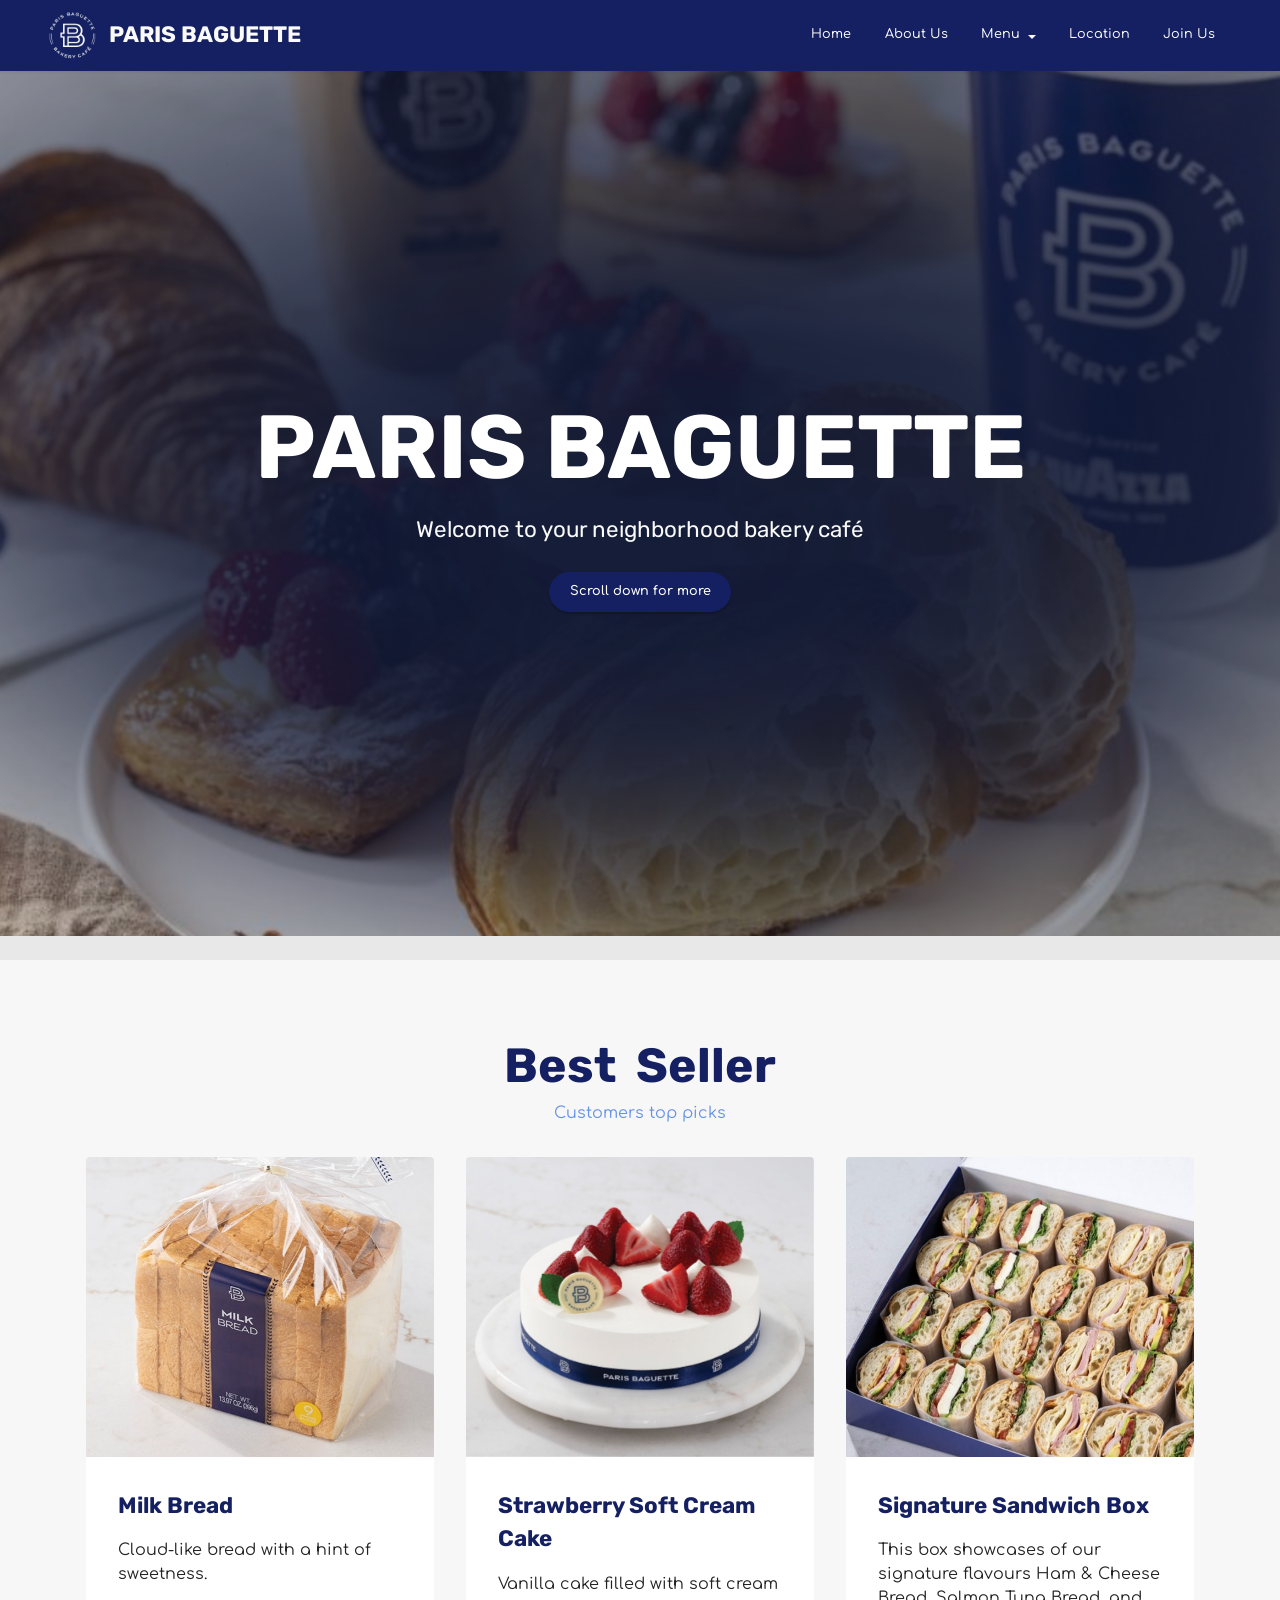
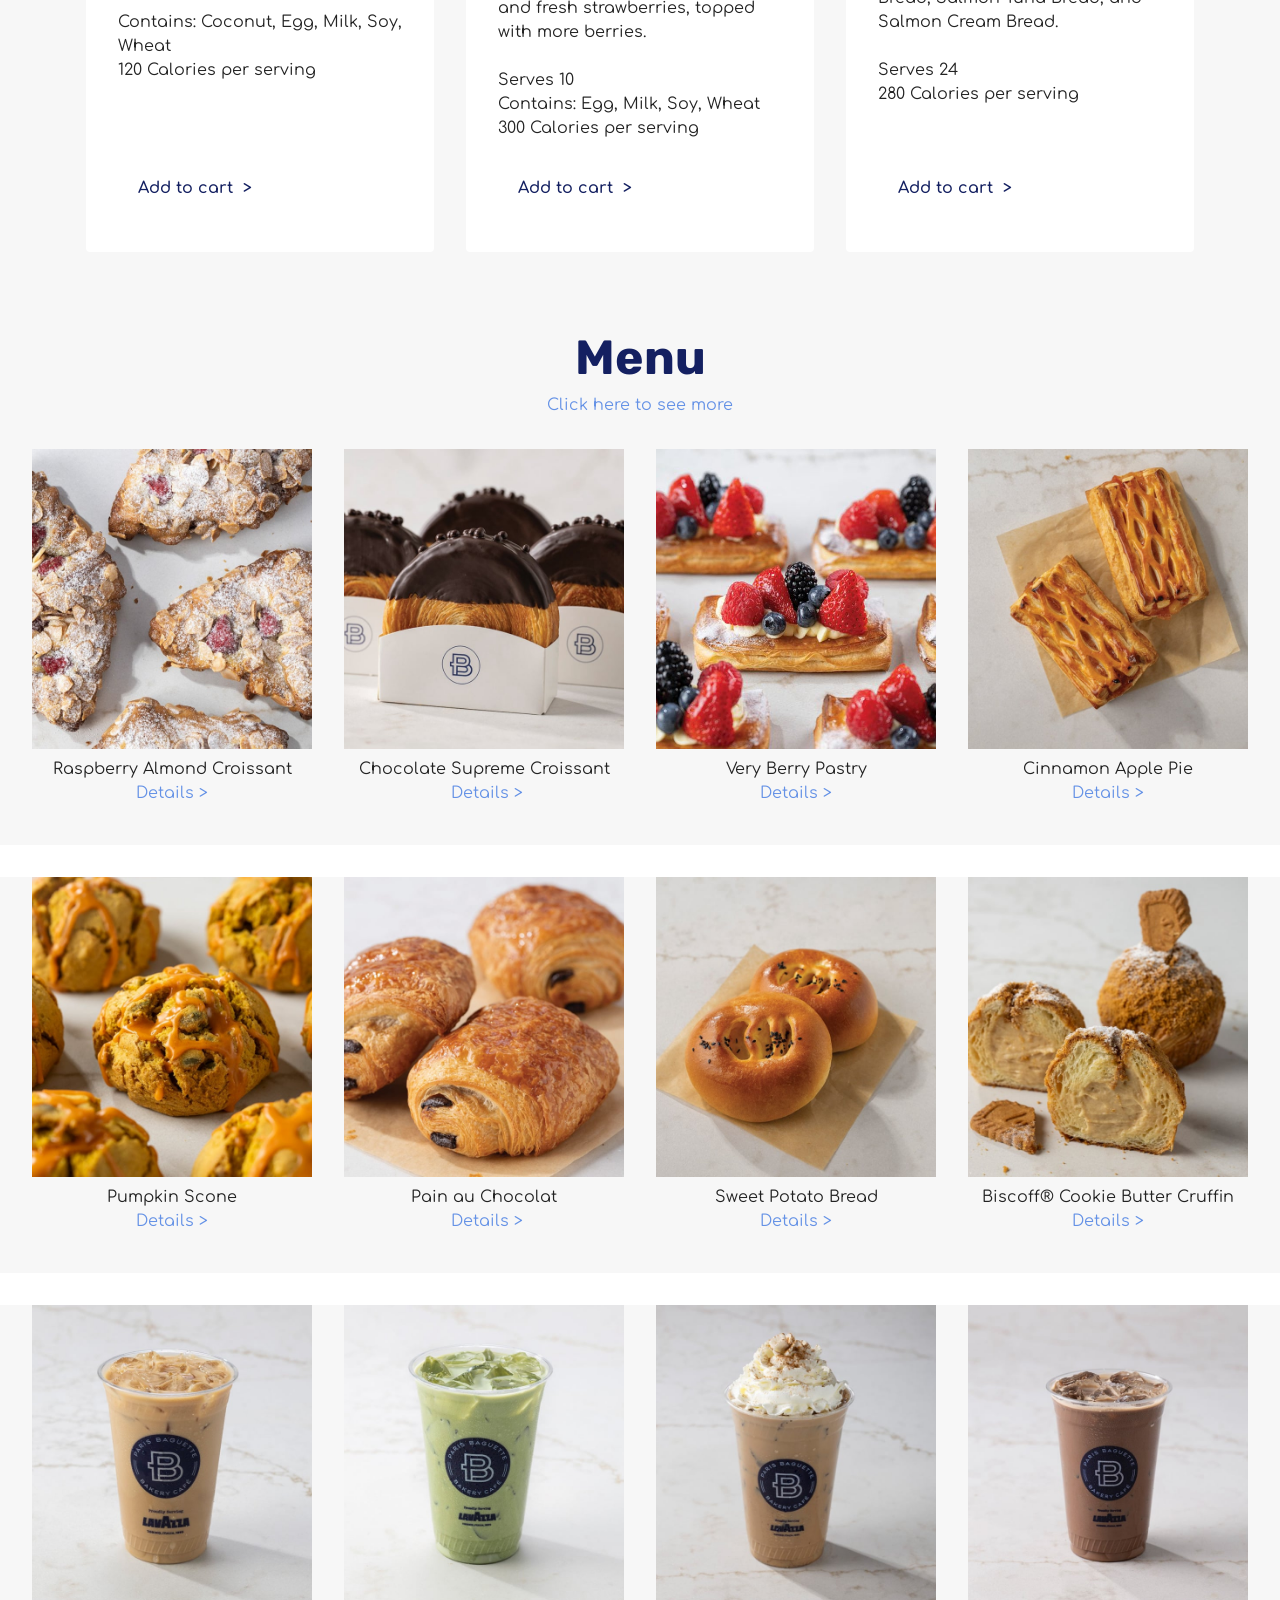
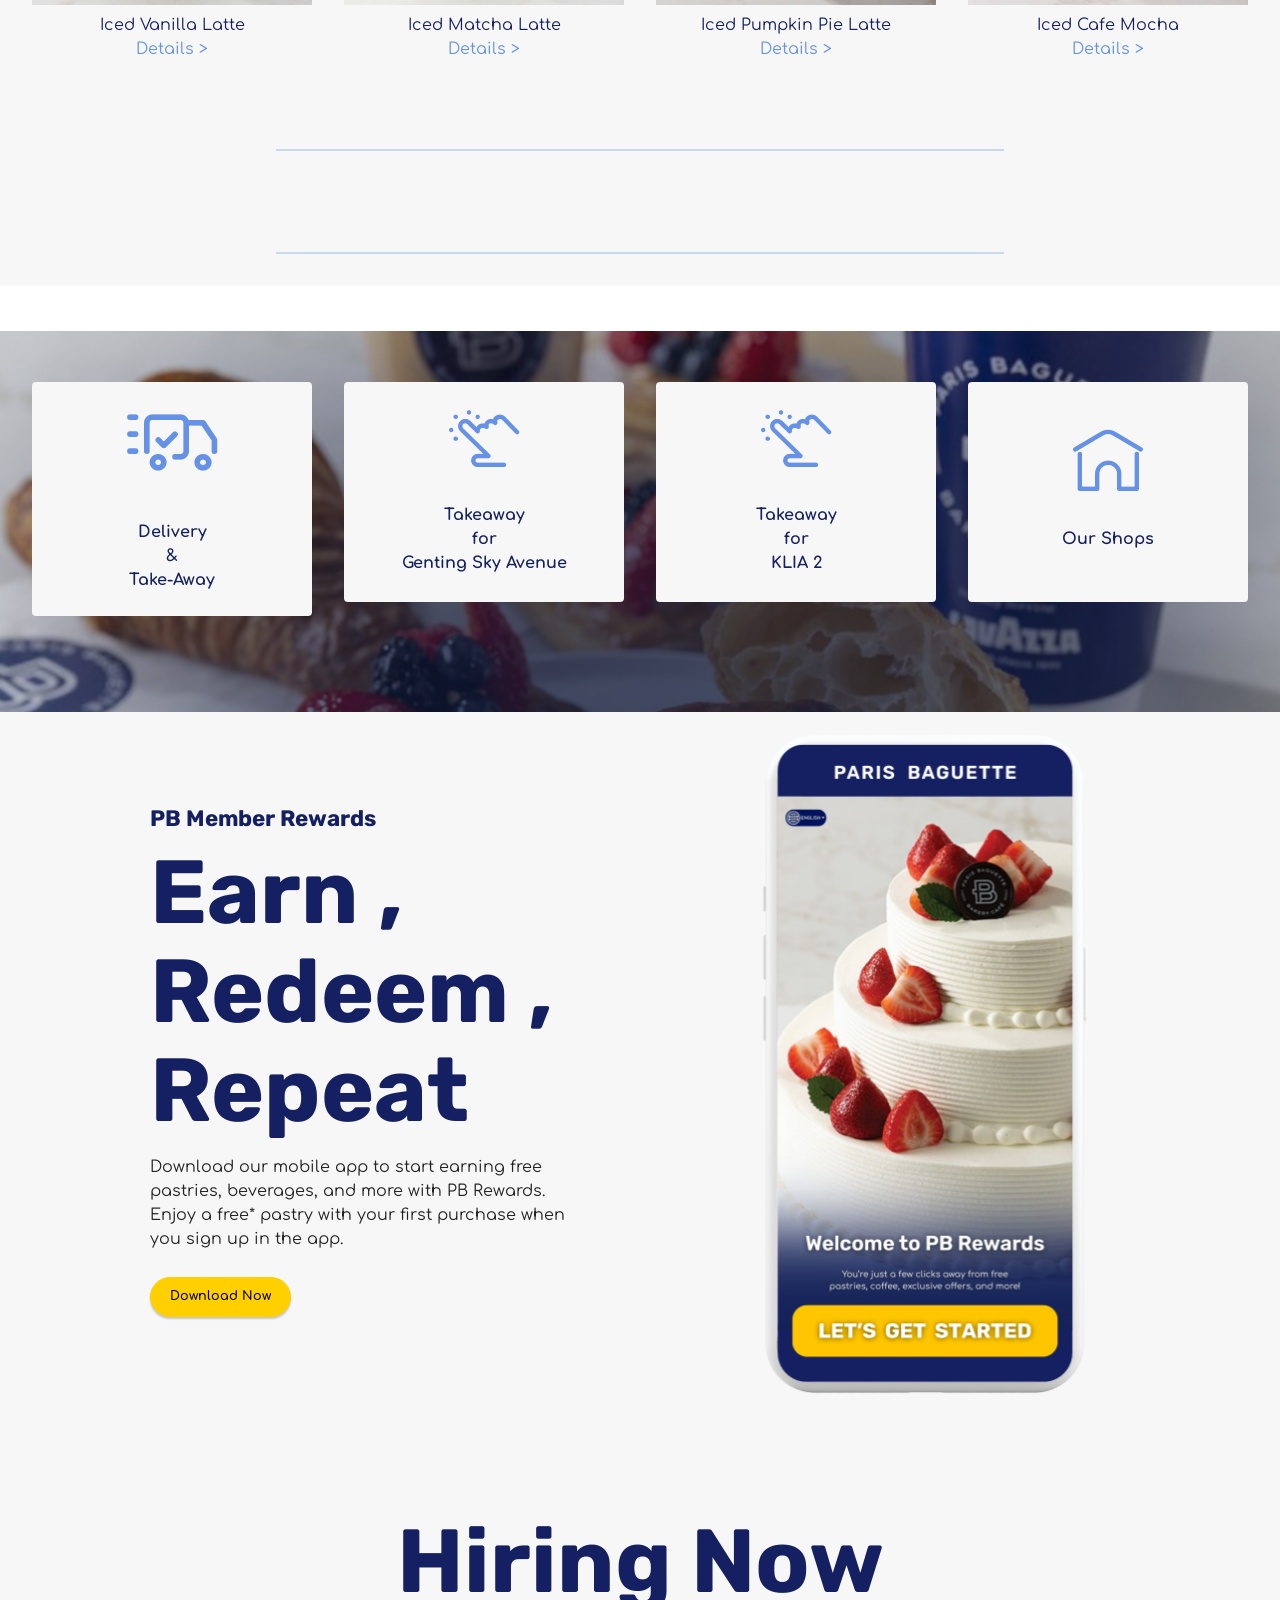
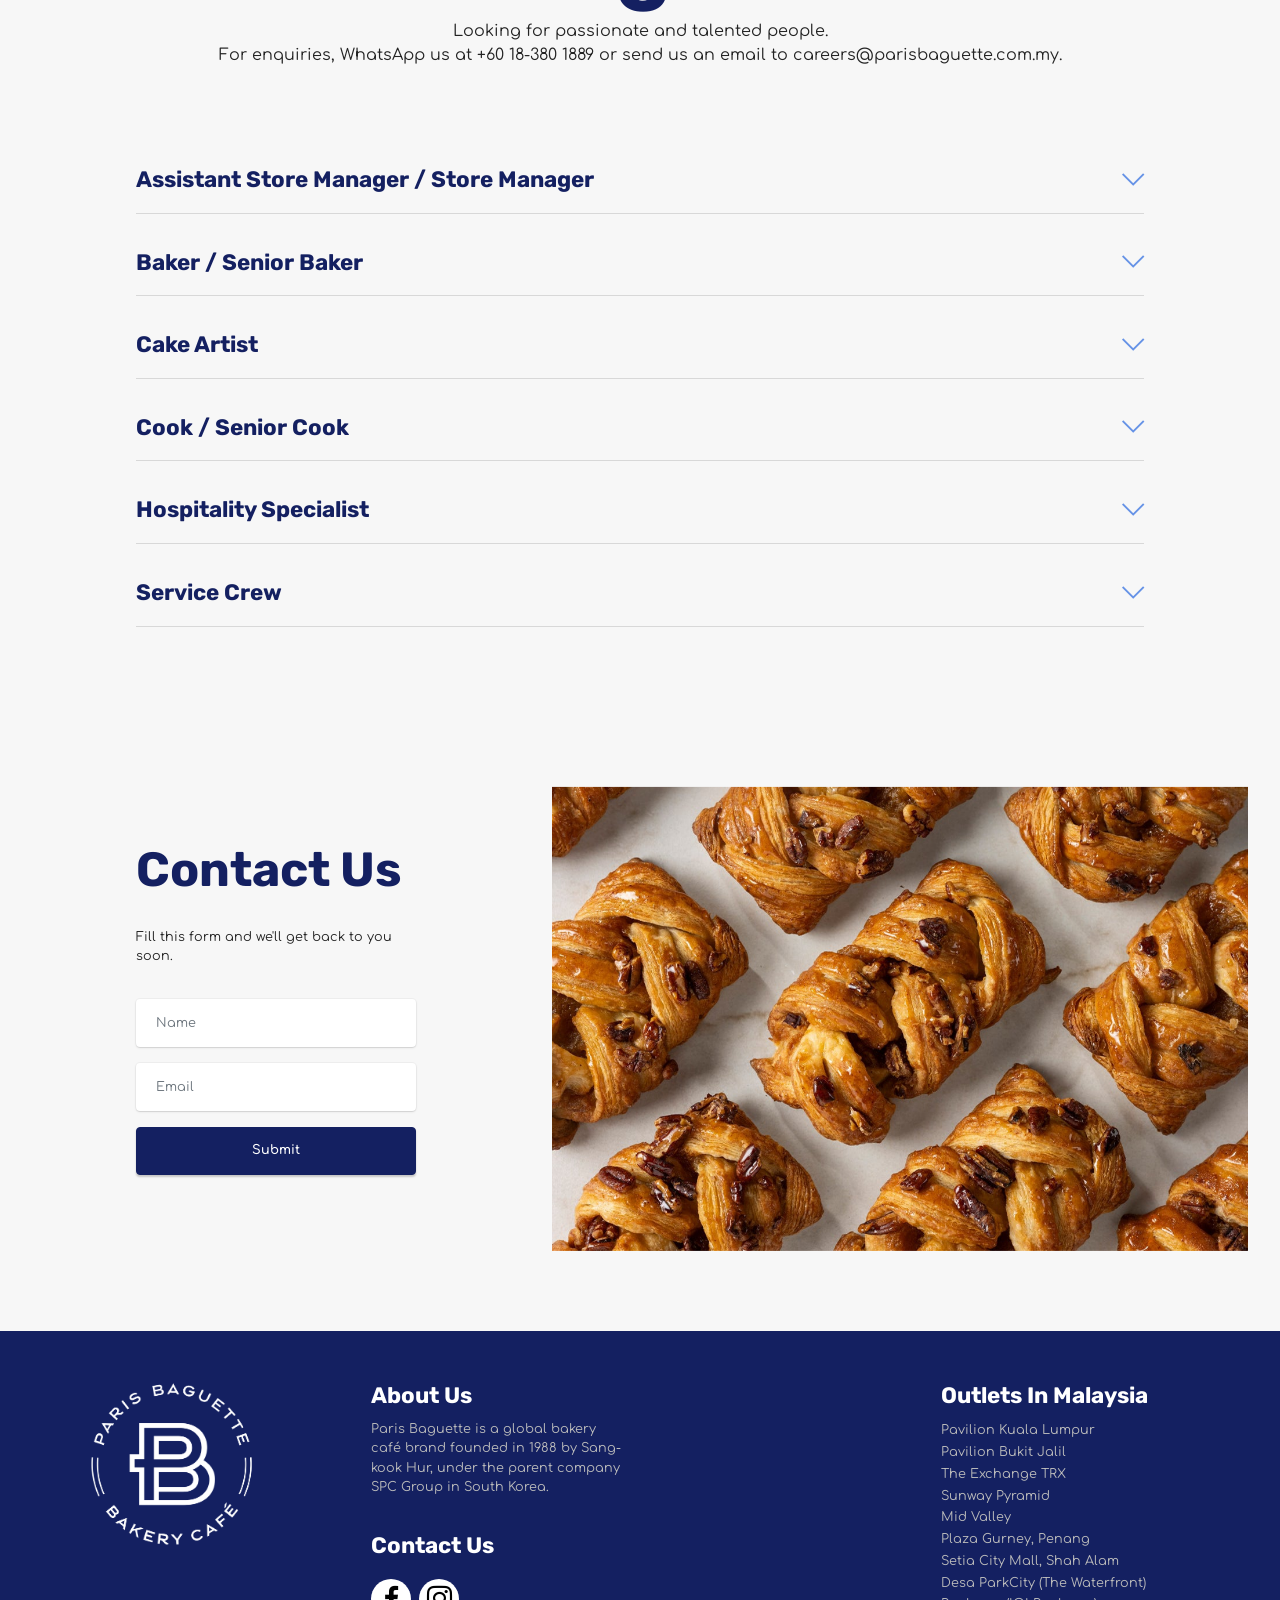
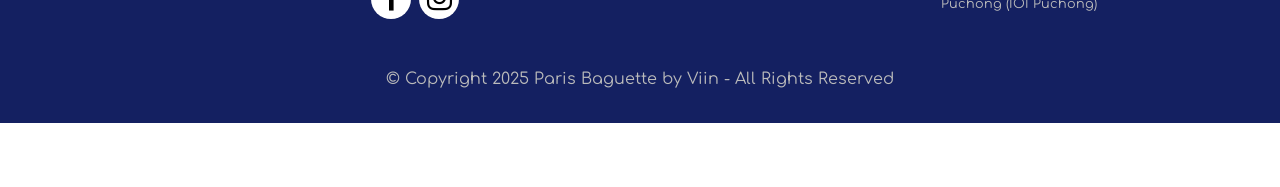
==== commit e334c132: "create github pages" ====
--- a/index.html
+++ b/index.html
@@ -5,6 +5,10 @@
   <meta charset="UTF-8">
   <meta http-equiv="X-UA-Compatible" content="IE=edge">
   <meta name="generator" content="Mobirise v6.1.4, mobirise.com">
+  <meta name="twitter:card" content="summary_large_image"/>
+  <meta name="twitter:image:src" content="assets/images/index-meta.jpg">
+  <meta property="og:image" content="assets/images/index-meta.jpg">
+  <meta name="twitter:title" content="Paris Baguette by Viin">
   <meta name="viewport" content="width=device-width, initial-scale=1, minimum-scale=1">
   <link rel="shortcut icon" href="assets/images/untitled20design-80x80.png" type="image/x-icon">
   <meta name="description" content="Welcome to Paris Baguette – where every bite tells a story of French-inspired passion and craftsmanship. From freshly baked croissants and delicate pastries to signature cakes and artisan breads, our bakery brings the authentic taste of Paris to your neighborhood. Whether you’re stopping by for your morning coffee or celebrating a special moment, Paris Baguette is here to make every day a little sweeter.">
@@ -24,7 +28,7 @@
   <noscript><link rel="stylesheet" href="https://fonts.googleapis.com/css?family=Rubik:300,400,500,600,700,800,900,300i,400i,500i,600i,700i,800i,900i&display=swap"></noscript>
   <link rel="preload" href="https://fonts.googleapis.com/css?family=Comfortaa:300,400,500,600,700&display=swap" as="style" onload="this.onload=null;this.rel='stylesheet'">
   <noscript><link rel="stylesheet" href="https://fonts.googleapis.com/css?family=Comfortaa:300,400,500,600,700&display=swap"></noscript>
-  <link rel="preload" as="style" href="assets/mobirise/css/mbr-additional.css?v=F8rfQz"><link rel="stylesheet" href="assets/mobirise/css/mbr-additional.css?v=F8rfQz" type="text/css">
+  <link rel="preload" as="style" href="assets/mobirise/css/mbr-additional.css?v=heQ2Ow"><link rel="stylesheet" href="assets/mobirise/css/mbr-additional.css?v=heQ2Ow" type="text/css">
 
   
   
@@ -149,8 +153,8 @@
         </div>
         <div class="row mbr-gallery mt-4">
             <div class="col-12 col-md-6 col-lg-3 item gallery-image">
-                <div class="item-wrapper" data-toggle="modal" data-bs-toggle="modal" data-target="#uZ5Z6AJnhK-modal" data-bs-target="#uZ5Z6AJnhK-modal">
-                    <img class="w-100" src="assets/images/4c809aa4f9be48e7ba5c956a6582002a-1032x688.jpg" alt="Mobirise Website Builder" data-slide-to="0" data-bs-slide-to="0" data-target="#lb-uZ5Z6AJnhK" data-bs-target="#lb-uZ5Z6AJnhK">
+                <div class="item-wrapper" data-toggle="modal" data-bs-toggle="modal" data-target="#uZ64RFJNf5-modal" data-bs-target="#uZ64RFJNf5-modal">
+                    <img class="w-100" src="assets/images/4c809aa4f9be48e7ba5c956a6582002a-1032x688.jpg" alt="Mobirise Website Builder" data-slide-to="0" data-bs-slide-to="0" data-target="#lb-uZ64RFJNf5" data-bs-target="#lb-uZ64RFJNf5">
                     <div class="icon-wrapper">
                         <span class="mobi-mbri mobi-mbri-search mbr-iconfont mbr-iconfont-btn"></span>
                     </div>
@@ -158,8 +162,8 @@
                 <h6 class="mbr-item-subtitle mbr-fonts-style align-center mb-2 mt-2 display-7">Raspberry Almond Croissant<br><a href="https://parisbaguette.com/product/raspberry-almond-croissant/" class="text-primary" target="_blank">Details &gt;</a></h6>
             </div>
             <div class="col-12 col-md-6 col-lg-3 item gallery-image">
-                <div class="item-wrapper" data-toggle="modal" data-bs-toggle="modal" data-target="#uZ5Z6AJnhK-modal" data-bs-target="#uZ5Z6AJnhK-modal">
-                    <img class="w-100" src="assets/images/c87c25cf532d402f8b388dc1d1d20bae-1032x688.jpg" alt="Mobirise Website Builder" data-slide-to="1" data-bs-slide-to="1" data-target="#lb-uZ5Z6AJnhK" data-bs-target="#lb-uZ5Z6AJnhK">
+                <div class="item-wrapper" data-toggle="modal" data-bs-toggle="modal" data-target="#uZ64RFJNf5-modal" data-bs-target="#uZ64RFJNf5-modal">
+                    <img class="w-100" src="assets/images/c87c25cf532d402f8b388dc1d1d20bae-1032x688.jpg" alt="Mobirise Website Builder" data-slide-to="1" data-bs-slide-to="1" data-target="#lb-uZ64RFJNf5" data-bs-target="#lb-uZ64RFJNf5">
                     <div class="icon-wrapper">
                         <span class="mobi-mbri mobi-mbri-search mbr-iconfont mbr-iconfont-btn"></span>
                     </div>
@@ -167,8 +171,8 @@
                 <h6 class="mbr-item-subtitle mbr-fonts-style align-center mb-2 mt-2 display-7">Chocolate Supreme Croissant<br>&nbsp;<a href="https://parisbaguette.com/product/chocolate-supreme-croissant/" class="text-primary" target="_blank">Details &gt;</a></h6>
             </div>
             <div class="col-12 col-md-6 col-lg-3 item gallery-image">
-                <div class="item-wrapper" data-toggle="modal" data-bs-toggle="modal" data-target="#uZ5Z6AJnhK-modal" data-bs-target="#uZ5Z6AJnhK-modal">
-                    <img class="w-100" src="assets/images/core-veryberrypastry-768x512.jpg" alt="Mobirise Website Builder" data-slide-to="2" data-bs-slide-to="2" data-target="#lb-uZ5Z6AJnhK" data-bs-target="#lb-uZ5Z6AJnhK">
+                <div class="item-wrapper" data-toggle="modal" data-bs-toggle="modal" data-target="#uZ64RFJNf5-modal" data-bs-target="#uZ64RFJNf5-modal">
+                    <img class="w-100" src="assets/images/core-veryberrypastry-768x512.jpg" alt="Mobirise Website Builder" data-slide-to="2" data-bs-slide-to="2" data-target="#lb-uZ64RFJNf5" data-bs-target="#lb-uZ64RFJNf5">
                     <div class="icon-wrapper">
                         <span class="mobi-mbri mobi-mbri-search mbr-iconfont mbr-iconfont-btn"></span>
                     </div>
@@ -176,8 +180,8 @@
                 <h6 class="mbr-item-subtitle mbr-fonts-style align-center mb-2 mt-2 display-7"><div>Very Berry Pastry</div><a href="https://parisbaguette.com/product/very-berry-pastry/" class="text-primary" target="_blank">Details &gt;</a></h6>
             </div>
             <div class="col-12 col-md-6 col-lg-3 item gallery-image">
-                <div class="item-wrapper" data-toggle="modal" data-bs-toggle="modal" data-target="#uZ5Z6AJnhK-modal" data-bs-target="#uZ5Z6AJnhK-modal">
-                    <img class="w-100" src="assets/images/2c24c5058b1240c08be8bcd31326c07a-1032x688.jpg" alt="Mobirise Website Builder" data-slide-to="3" data-bs-slide-to="3" data-target="#lb-uZ5Z6AJnhK" data-bs-target="#lb-uZ5Z6AJnhK">
+                <div class="item-wrapper" data-toggle="modal" data-bs-toggle="modal" data-target="#uZ64RFJNf5-modal" data-bs-target="#uZ64RFJNf5-modal">
+                    <img class="w-100" src="assets/images/2c24c5058b1240c08be8bcd31326c07a-1032x688.jpg" alt="Mobirise Website Builder" data-slide-to="3" data-bs-slide-to="3" data-target="#lb-uZ64RFJNf5" data-bs-target="#lb-uZ64RFJNf5">
                     <div class="icon-wrapper">
                         <span class="mobi-mbri mobi-mbri-search mbr-iconfont mbr-iconfont-btn"></span>
                     </div>
@@ -186,11 +190,11 @@
             </div>
         </div>
 
-        <div class="modal mbr-slider" tabindex="-1" role="dialog" aria-hidden="true" id="uZ5Z6AJnhK-modal">
+        <div class="modal mbr-slider" tabindex="-1" role="dialog" aria-hidden="true" id="uZ64RFJNf5-modal">
             <div class="modal-dialog" role="document">
                 <div class="modal-content">
                     <div class="modal-body">
-                        <div class="carousel slide carousel-fade" id="lb-uZ5Z6AJnhK" data-interval="5000" data-bs-interval="5000">
+                        <div class="carousel slide carousel-fade" id="lb-uZ64RFJNf5" data-interval="5000" data-bs-interval="5000">
                             <div class="carousel-inner">
                                 <div class="carousel-item active">
                                     <img class="d-block w-100" src="assets/images/4c809aa4f9be48e7ba5c956a6582002a-1032x688.jpg" alt="Mobirise Website Builder">
@@ -206,18 +210,18 @@
                                 </div>
                             </div>
                             <ol class="carousel-indicators">
-                                <li data-slide-to="0" data-bs-slide-to="0" class="active" data-target="#lb-uZ5Z6AJnhK" data-bs-target="#lb-uZ5Z6AJnhK"></li>
-                                <li data-slide-to="1" data-bs-slide-to="1" data-target="#lb-uZ5Z6AJnhK" data-bs-target="#lb-uZ5Z6AJnhK"></li>
-                                <li data-slide-to="2" data-bs-slide-to="2" data-target="#lb-uZ5Z6AJnhK" data-bs-target="#lb-uZ5Z6AJnhK"></li>
-                                <li data-slide-to="3" data-bs-slide-to="3" data-target="#lb-uZ5Z6AJnhK" data-bs-target="#lb-uZ5Z6AJnhK"></li>
+                                <li data-slide-to="0" data-bs-slide-to="0" class="active" data-target="#lb-uZ64RFJNf5" data-bs-target="#lb-uZ64RFJNf5"></li>
+                                <li data-slide-to="1" data-bs-slide-to="1" data-target="#lb-uZ64RFJNf5" data-bs-target="#lb-uZ64RFJNf5"></li>
+                                <li data-slide-to="2" data-bs-slide-to="2" data-target="#lb-uZ64RFJNf5" data-bs-target="#lb-uZ64RFJNf5"></li>
+                                <li data-slide-to="3" data-bs-slide-to="3" data-target="#lb-uZ64RFJNf5" data-bs-target="#lb-uZ64RFJNf5"></li>
                             </ol>
                             <a role="button" href="" class="close" data-dismiss="modal" data-bs-dismiss="modal" aria-label="Close">
                             </a>
-                            <a class="carousel-control-prev carousel-control" role="button" data-slide="prev" data-bs-slide="prev" href="#lb-uZ5Z6AJnhK">
+                            <a class="carousel-control-prev carousel-control" role="button" data-slide="prev" data-bs-slide="prev" href="#lb-uZ64RFJNf5">
                                 <span class="mobi-mbri mobi-mbri-arrow-prev" aria-hidden="true"></span>
                                 <span class="sr-only visually-hidden">Previous</span>
                             </a>
-                            <a class="carousel-control-next carousel-control" role="button" data-slide="next" data-bs-slide="next" href="#lb-uZ5Z6AJnhK">
+                            <a class="carousel-control-next carousel-control" role="button" data-slide="next" data-bs-slide="next" href="#lb-uZ64RFJNf5">
                                 <span class="mobi-mbri mobi-mbri-arrow-next" aria-hidden="true"></span>
                                 <span class="sr-only visually-hidden">Next</span>
                             </a>
@@ -239,8 +243,8 @@
         
         <div class="row mbr-gallery mt-4">
             <div class="col-12 col-md-6 col-lg-3 item gallery-image">
-                <div class="item-wrapper" data-toggle="modal" data-bs-toggle="modal" data-target="#uZ5Z6Bk39l-modal" data-bs-target="#uZ5Z6Bk39l-modal">
-                    <img class="w-100" src="assets/images/87ec8b48a53c41a0b5e3b34c0f034288-1032x688.jpg" alt="Mobirise Website Builder" data-slide-to="0" data-bs-slide-to="0" data-target="#lb-uZ5Z6Bk39l" data-bs-target="#lb-uZ5Z6Bk39l">
+                <div class="item-wrapper" data-toggle="modal" data-bs-toggle="modal" data-target="#uZ64RGf1cI-modal" data-bs-target="#uZ64RGf1cI-modal">
+                    <img class="w-100" src="assets/images/87ec8b48a53c41a0b5e3b34c0f034288-1032x688.jpg" alt="Mobirise Website Builder" data-slide-to="0" data-bs-slide-to="0" data-target="#lb-uZ64RGf1cI" data-bs-target="#lb-uZ64RGf1cI">
                     <div class="icon-wrapper">
                         <span class="mobi-mbri mobi-mbri-search mbr-iconfont mbr-iconfont-btn"></span>
                     </div>
@@ -248,8 +252,8 @@
                 <h6 class="mbr-item-subtitle mbr-fonts-style align-center mb-2 mt-2 display-7">Pumpkin Scone<br><a href="https://parisbaguette.com/product/pumpkin-scone/" class="text-primary" target="_blank">Details &gt;</a></h6>
             </div>
             <div class="col-12 col-md-6 col-lg-3 item gallery-image">
-                <div class="item-wrapper" data-toggle="modal" data-bs-toggle="modal" data-target="#uZ5Z6Bk39l-modal" data-bs-target="#uZ5Z6Bk39l-modal">
-                    <img class="w-100" src="assets/images/5e0d8bb6a2804c3bb837356ed653a261-1032x688.jpg" alt="Mobirise Website Builder" data-slide-to="1" data-bs-slide-to="1" data-target="#lb-uZ5Z6Bk39l" data-bs-target="#lb-uZ5Z6Bk39l">
+                <div class="item-wrapper" data-toggle="modal" data-bs-toggle="modal" data-target="#uZ64RGf1cI-modal" data-bs-target="#uZ64RGf1cI-modal">
+                    <img class="w-100" src="assets/images/5e0d8bb6a2804c3bb837356ed653a261-1032x688.jpg" alt="Mobirise Website Builder" data-slide-to="1" data-bs-slide-to="1" data-target="#lb-uZ64RGf1cI" data-bs-target="#lb-uZ64RGf1cI">
                     <div class="icon-wrapper">
                         <span class="mobi-mbri mobi-mbri-search mbr-iconfont mbr-iconfont-btn"></span>
                     </div>
@@ -257,8 +261,8 @@
                 <h6 class="mbr-item-subtitle mbr-fonts-style align-center mb-2 mt-2 display-7">Pain au Chocolat<br>&nbsp;<a href="https://parisbaguette.com/product/pain-au-chocolat/" class="text-primary" target="_blank">Details &gt;</a></h6>
             </div>
             <div class="col-12 col-md-6 col-lg-3 item gallery-image">
-                <div class="item-wrapper" data-toggle="modal" data-bs-toggle="modal" data-target="#uZ5Z6Bk39l-modal" data-bs-target="#uZ5Z6Bk39l-modal">
-                    <img class="w-100" src="assets/images/4abb4287fa034d8b955b090a6a583993-1032x688.jpg" alt="Mobirise Website Builder" data-slide-to="2" data-bs-slide-to="2" data-target="#lb-uZ5Z6Bk39l" data-bs-target="#lb-uZ5Z6Bk39l">
+                <div class="item-wrapper" data-toggle="modal" data-bs-toggle="modal" data-target="#uZ64RGf1cI-modal" data-bs-target="#uZ64RGf1cI-modal">
+                    <img class="w-100" src="assets/images/4abb4287fa034d8b955b090a6a583993-1032x688.jpg" alt="Mobirise Website Builder" data-slide-to="2" data-bs-slide-to="2" data-target="#lb-uZ64RGf1cI" data-bs-target="#lb-uZ64RGf1cI">
                     <div class="icon-wrapper">
                         <span class="mobi-mbri mobi-mbri-search mbr-iconfont mbr-iconfont-btn"></span>
                     </div>
@@ -266,8 +270,8 @@
                 <h6 class="mbr-item-subtitle mbr-fonts-style align-center mb-2 mt-2 display-7"><div><span style="font-size: calc(1rem + 0 * ((100vw - 20rem) / 28));">Sweet Potato Bread</span><br></div><a href="https://parisbaguette.com/product/sweet-potato-bread/" class="text-primary" target="_blank">Details &gt;</a></h6>
             </div>
             <div class="col-12 col-md-6 col-lg-3 item gallery-image">
-                <div class="item-wrapper" data-toggle="modal" data-bs-toggle="modal" data-target="#uZ5Z6Bk39l-modal" data-bs-target="#uZ5Z6Bk39l-modal">
-                    <img class="w-100" src="assets/images/372d1c4aa79e46ca93359b4dd7a50dd8-1032x688.jpg" alt="Mobirise Website Builder" data-slide-to="3" data-bs-slide-to="3" data-target="#lb-uZ5Z6Bk39l" data-bs-target="#lb-uZ5Z6Bk39l">
+                <div class="item-wrapper" data-toggle="modal" data-bs-toggle="modal" data-target="#uZ64RGf1cI-modal" data-bs-target="#uZ64RGf1cI-modal">
+                    <img class="w-100" src="assets/images/372d1c4aa79e46ca93359b4dd7a50dd8-1032x688.jpg" alt="Mobirise Website Builder" data-slide-to="3" data-bs-slide-to="3" data-target="#lb-uZ64RGf1cI" data-bs-target="#lb-uZ64RGf1cI">
                     <div class="icon-wrapper">
                         <span class="mobi-mbri mobi-mbri-search mbr-iconfont mbr-iconfont-btn"></span>
                     </div>
@@ -276,11 +280,11 @@
             </div>
         </div>
 
-        <div class="modal mbr-slider" tabindex="-1" role="dialog" aria-hidden="true" id="uZ5Z6Bk39l-modal">
+        <div class="modal mbr-slider" tabindex="-1" role="dialog" aria-hidden="true" id="uZ64RGf1cI-modal">
             <div class="modal-dialog" role="document">
                 <div class="modal-content">
                     <div class="modal-body">
-                        <div class="carousel slide carousel-fade" id="lb-uZ5Z6Bk39l" data-interval="5000" data-bs-interval="5000">
+                        <div class="carousel slide carousel-fade" id="lb-uZ64RGf1cI" data-interval="5000" data-bs-interval="5000">
                             <div class="carousel-inner">
                                 <div class="carousel-item active">
                                     <img class="d-block w-100" src="assets/images/87ec8b48a53c41a0b5e3b34c0f034288-1032x688.jpg" alt="Mobirise Website Builder">
@@ -296,18 +300,18 @@
                                 </div>
                             </div>
                             <ol class="carousel-indicators">
-                                <li data-slide-to="0" data-bs-slide-to="0" class="active" data-target="#lb-uZ5Z6Bk39l" data-bs-target="#lb-uZ5Z6Bk39l"></li>
-                                <li data-slide-to="1" data-bs-slide-to="1" data-target="#lb-uZ5Z6Bk39l" data-bs-target="#lb-uZ5Z6Bk39l"></li>
-                                <li data-slide-to="2" data-bs-slide-to="2" data-target="#lb-uZ5Z6Bk39l" data-bs-target="#lb-uZ5Z6Bk39l"></li>
-                                <li data-slide-to="3" data-bs-slide-to="3" data-target="#lb-uZ5Z6Bk39l" data-bs-target="#lb-uZ5Z6Bk39l"></li>
+                                <li data-slide-to="0" data-bs-slide-to="0" class="active" data-target="#lb-uZ64RGf1cI" data-bs-target="#lb-uZ64RGf1cI"></li>
+                                <li data-slide-to="1" data-bs-slide-to="1" data-target="#lb-uZ64RGf1cI" data-bs-target="#lb-uZ64RGf1cI"></li>
+                                <li data-slide-to="2" data-bs-slide-to="2" data-target="#lb-uZ64RGf1cI" data-bs-target="#lb-uZ64RGf1cI"></li>
+                                <li data-slide-to="3" data-bs-slide-to="3" data-target="#lb-uZ64RGf1cI" data-bs-target="#lb-uZ64RGf1cI"></li>
                             </ol>
                             <a role="button" href="" class="close" data-dismiss="modal" data-bs-dismiss="modal" aria-label="Close">
                             </a>
-                            <a class="carousel-control-prev carousel-control" role="button" data-slide="prev" data-bs-slide="prev" href="#lb-uZ5Z6Bk39l">
+                            <a class="carousel-control-prev carousel-control" role="button" data-slide="prev" data-bs-slide="prev" href="#lb-uZ64RGf1cI">
                                 <span class="mobi-mbri mobi-mbri-arrow-prev" aria-hidden="true"></span>
                                 <span class="sr-only visually-hidden">Previous</span>
                             </a>
-                            <a class="carousel-control-next carousel-control" role="button" data-slide="next" data-bs-slide="next" href="#lb-uZ5Z6Bk39l">
+                            <a class="carousel-control-next carousel-control" role="button" data-slide="next" data-bs-slide="next" href="#lb-uZ64RGf1cI">
                                 <span class="mobi-mbri mobi-mbri-arrow-next" aria-hidden="true"></span>
                                 <span class="sr-only visually-hidden">Next</span>
                             </a>
@@ -329,8 +333,8 @@
         
         <div class="row mbr-gallery mt-4">
             <div class="col-12 col-md-6 col-lg-3 item gallery-image">
-                <div class="item-wrapper" data-toggle="modal" data-bs-toggle="modal" data-target="#uZ5Z6BP0A8-modal" data-bs-target="#uZ5Z6BP0A8-modal">
-                    <img class="w-100" src="assets/images/d1cf5ee4a7244867afe47fcf6f070011-13-1032x688.jpg" alt="Mobirise Website Builder" data-slide-to="0" data-bs-slide-to="0" data-target="#lb-uZ5Z6BP0A8" data-bs-target="#lb-uZ5Z6BP0A8">
+                <div class="item-wrapper" data-toggle="modal" data-bs-toggle="modal" data-target="#uZ64RGTzTP-modal" data-bs-target="#uZ64RGTzTP-modal">
+                    <img class="w-100" src="assets/images/d1cf5ee4a7244867afe47fcf6f070011-13-1032x688.jpg" alt="Mobirise Website Builder" data-slide-to="0" data-bs-slide-to="0" data-target="#lb-uZ64RGTzTP" data-bs-target="#lb-uZ64RGTzTP">
                     <div class="icon-wrapper">
                         <span class="mobi-mbri mobi-mbri-search mbr-iconfont mbr-iconfont-btn"></span>
                     </div>
@@ -338,8 +342,8 @@
                 <h6 class="mbr-item-subtitle mbr-fonts-style align-center mb-2 mt-2 display-7"><div>Iced Vanilla Latte</div><a href="https://parisbaguette.com/product/ny-style-cheesecake/" class="text-primary" target="_blank"></a><a href="https://parisbaguette.com/product/iced-vanilla-latte/" class="text-primary" target="_blank">Details </a><em><a href="https://parisbaguette.com/product/iced-vanilla-latte/" class="text-primary" target="_blank">&gt;</a></em></h6>
             </div>
             <div class="col-12 col-md-6 col-lg-3 item gallery-image">
-                <div class="item-wrapper" data-toggle="modal" data-bs-toggle="modal" data-target="#uZ5Z6BP0A8-modal" data-bs-target="#uZ5Z6BP0A8-modal">
-                    <img class="w-100" src="assets/images/ca6bec3d484341f797918696a93b6476-2-1032x688.jpg" alt="Mobirise Website Builder" data-slide-to="1" data-bs-slide-to="1" data-target="#lb-uZ5Z6BP0A8" data-bs-target="#lb-uZ5Z6BP0A8">
+                <div class="item-wrapper" data-toggle="modal" data-bs-toggle="modal" data-target="#uZ64RGTzTP-modal" data-bs-target="#uZ64RGTzTP-modal">
+                    <img class="w-100" src="assets/images/ca6bec3d484341f797918696a93b6476-2-1032x688.jpg" alt="Mobirise Website Builder" data-slide-to="1" data-bs-slide-to="1" data-target="#lb-uZ64RGTzTP" data-bs-target="#lb-uZ64RGTzTP">
                     <div class="icon-wrapper">
                         <span class="mobi-mbri mobi-mbri-search mbr-iconfont mbr-iconfont-btn"></span>
                     </div>
@@ -347,8 +351,8 @@
                 <h6 class="mbr-item-subtitle mbr-fonts-style align-center mb-2 mt-2 display-7">Iced Matcha Latte<br><a href="https://parisbaguette.com/product/iced-matcha-latte/" class="text-primary" target="_blank">Details &gt;</a></h6>
             </div>
             <div class="col-12 col-md-6 col-lg-3 item gallery-image">
-                <div class="item-wrapper" data-toggle="modal" data-bs-toggle="modal" data-target="#uZ5Z6BP0A8-modal" data-bs-target="#uZ5Z6BP0A8-modal">
-                    <img class="w-100" src="assets/images/25c8cf2739574cb4937061c32b51b33a-1032x688.jpg" alt="Mobirise Website Builder" data-slide-to="2" data-bs-slide-to="2" data-target="#lb-uZ5Z6BP0A8" data-bs-target="#lb-uZ5Z6BP0A8">
+                <div class="item-wrapper" data-toggle="modal" data-bs-toggle="modal" data-target="#uZ64RGTzTP-modal" data-bs-target="#uZ64RGTzTP-modal">
+                    <img class="w-100" src="assets/images/25c8cf2739574cb4937061c32b51b33a-1032x688.jpg" alt="Mobirise Website Builder" data-slide-to="2" data-bs-slide-to="2" data-target="#lb-uZ64RGTzTP" data-bs-target="#lb-uZ64RGTzTP">
                     <div class="icon-wrapper">
                         <span class="mobi-mbri mobi-mbri-search mbr-iconfont mbr-iconfont-btn"></span>
                     </div>
@@ -356,8 +360,8 @@
                 <h6 class="mbr-item-subtitle mbr-fonts-style align-center mb-2 mt-2 display-7">Iced Pumpkin Pie Latte<br><a href="https://parisbaguette.com/product/iced-pumpkin-pie-latte/" class="text-primary" target="_blank">Details &gt;</a></h6>
             </div>
             <div class="col-12 col-md-6 col-lg-3 item gallery-image">
-                <div class="item-wrapper" data-toggle="modal" data-bs-toggle="modal" data-target="#uZ5Z6BP0A8-modal" data-bs-target="#uZ5Z6BP0A8-modal">
-                    <img class="w-100" src="assets/images/326986c8b4534d8f87eef8fe55c273b7-2-1032x688.jpg" alt="Mobirise Website Builder" data-slide-to="3" data-bs-slide-to="3" data-target="#lb-uZ5Z6BP0A8" data-bs-target="#lb-uZ5Z6BP0A8">
+                <div class="item-wrapper" data-toggle="modal" data-bs-toggle="modal" data-target="#uZ64RGTzTP-modal" data-bs-target="#uZ64RGTzTP-modal">
+                    <img class="w-100" src="assets/images/326986c8b4534d8f87eef8fe55c273b7-2-1032x688.jpg" alt="Mobirise Website Builder" data-slide-to="3" data-bs-slide-to="3" data-target="#lb-uZ64RGTzTP" data-bs-target="#lb-uZ64RGTzTP">
                     <div class="icon-wrapper">
                         <span class="mobi-mbri mobi-mbri-search mbr-iconfont mbr-iconfont-btn"></span>
                     </div>
@@ -366,11 +370,11 @@
             </div>
         </div>
 
-        <div class="modal mbr-slider" tabindex="-1" role="dialog" aria-hidden="true" id="uZ5Z6BP0A8-modal">
+        <div class="modal mbr-slider" tabindex="-1" role="dialog" aria-hidden="true" id="uZ64RGTzTP-modal">
             <div class="modal-dialog" role="document">
                 <div class="modal-content">
                     <div class="modal-body">
-                        <div class="carousel slide carousel-fade" id="lb-uZ5Z6BP0A8" data-interval="10000" data-bs-interval="10000">
+                        <div class="carousel slide carousel-fade" id="lb-uZ64RGTzTP" data-interval="10000" data-bs-interval="10000">
                             <div class="carousel-inner">
                                 <div class="carousel-item active">
                                     <img class="d-block w-100" src="assets/images/d1cf5ee4a7244867afe47fcf6f070011-13-1032x688.jpg" alt="Mobirise Website Builder">
@@ -386,18 +390,18 @@
                                 </div>
                             </div>
                             <ol class="carousel-indicators">
-                                <li data-slide-to="0" data-bs-slide-to="0" class="active" data-target="#lb-uZ5Z6BP0A8" data-bs-target="#lb-uZ5Z6BP0A8"></li>
-                                <li data-slide-to="1" data-bs-slide-to="1" data-target="#lb-uZ5Z6BP0A8" data-bs-target="#lb-uZ5Z6BP0A8"></li>
-                                <li data-slide-to="2" data-bs-slide-to="2" data-target="#lb-uZ5Z6BP0A8" data-bs-target="#lb-uZ5Z6BP0A8"></li>
-                                <li data-slide-to="3" data-bs-slide-to="3" data-target="#lb-uZ5Z6BP0A8" data-bs-target="#lb-uZ5Z6BP0A8"></li>
+                                <li data-slide-to="0" data-bs-slide-to="0" class="active" data-target="#lb-uZ64RGTzTP" data-bs-target="#lb-uZ64RGTzTP"></li>
+                                <li data-slide-to="1" data-bs-slide-to="1" data-target="#lb-uZ64RGTzTP" data-bs-target="#lb-uZ64RGTzTP"></li>
+                                <li data-slide-to="2" data-bs-slide-to="2" data-target="#lb-uZ64RGTzTP" data-bs-target="#lb-uZ64RGTzTP"></li>
+                                <li data-slide-to="3" data-bs-slide-to="3" data-target="#lb-uZ64RGTzTP" data-bs-target="#lb-uZ64RGTzTP"></li>
                             </ol>
                             <a role="button" href="" class="close" data-dismiss="modal" data-bs-dismiss="modal" aria-label="Close">
                             </a>
-                            <a class="carousel-control-prev carousel-control" role="button" data-slide="prev" data-bs-slide="prev" href="#lb-uZ5Z6BP0A8">
+                            <a class="carousel-control-prev carousel-control" role="button" data-slide="prev" data-bs-slide="prev" href="#lb-uZ64RGTzTP">
                                 <span class="mobi-mbri mobi-mbri-arrow-prev" aria-hidden="true"></span>
                                 <span class="sr-only visually-hidden">Previous</span>
                             </a>
-                            <a class="carousel-control-next carousel-control" role="button" data-slide="next" data-bs-slide="next" href="#lb-uZ5Z6BP0A8">
+                            <a class="carousel-control-next carousel-control" role="button" data-slide="next" data-bs-slide="next" href="#lb-uZ64RGTzTP">
                                 <span class="mobi-mbri mobi-mbri-arrow-next" aria-hidden="true"></span>
                                 <span class="sr-only visually-hidden">Next</span>
                             </a>
@@ -677,7 +681,7 @@
     <div class="container-fluid">
         <div class="row content-wrapper justify-content-center">
             <div class="col-lg-3 offset-lg-1 mbr-form" data-form-type="formoid">
-                <form action="https://mobirise.eu/" method="POST" class="mbr-form form-with-styler" data-form-title="Form Name"><input type="hidden" name="email" data-form-email="true" value="afMECV00hc5TVLokZX6BZnyDvA1wIkQ5RrhypmVYufIaKxtuCPSMK8laEsZ8kvaFMCfcyulSz932KbFrcfbgNRFHjMIobBWrUyhllqqpu+jHMrn8oF8g/ELWq9upVnX/">
+                <form action="https://mobirise.eu/" method="POST" class="mbr-form form-with-styler" data-form-title="Form Name"><input type="hidden" name="email" data-form-email="true" value="p12B0EhWdpPhlCR2doJMlISVGFQlqtd8xPhjIW91mwyFti1+B+W7CXYBDHxu/UfWZkwgESofpK+/2pswZMikr8VxZFuvDpHO4wZd/ELvQJqEcXWN5D4qFImBB+PlQ8zC">
                     <div class="row">
                         <div hidden="hidden" data-form-alert="" class="alert alert-success col-12">Thanks for filling out the form!</div>
                         <div hidden="hidden" data-form-alert-danger="" class="alert alert-danger col-12">
@@ -767,7 +771,7 @@
             </div>
         </div>
     </div>
-</section><section class="display-7" style="padding: 0;align-items: center;justify-content: center;flex-wrap: wrap;    align-content: center;display: flex;position: relative;height: 4rem;"><a href="https://mobiri.se/4250575" style="flex: 1 1;height: 4rem;position: absolute;width: 100%;z-index: 1;"><img alt="" style="height: 4rem;" src="[data-uri]"></a><p style="margin: 0;text-align: center;" class="display-7">&#8204;</p><a style="z-index:1" href="https://mobirise.com/builder/ai-website-generator.html">AI Website Generator</a></section><script src="assets/bootstrap/js/bootstrap.bundle.min.js"></script>  <script src="assets/parallax/jarallax.js"></script>  <script src="assets/smoothscroll/smooth-scroll.js"></script>  <script src="assets/ytplayer/index.js"></script>  <script src="assets/dropdown/js/navbar-dropdown.js"></script>  <script src="assets/mbr-switch-arrow/mbr-switch-arrow.js"></script>  <script src="assets/theme/js/script.js"></script>  <script src="assets/formoid/formoid.min.js"></script>  
+</section><section class="display-7" style="padding: 0;align-items: center;justify-content: center;flex-wrap: wrap;    align-content: center;display: flex;position: relative;height: 4rem;"><a href="https://mobiri.se/4250575" style="flex: 1 1;height: 4rem;position: absolute;width: 100%;z-index: 1;"><img alt="" style="height: 4rem;" src="[data-uri]"></a><p style="margin: 0;text-align: center;" class="display-7">&#8204;</p><a style="z-index:1" href="https://mobirise.com/builder/no-code-website-builder.html">No Code Website Builder</a></section><script src="assets/bootstrap/js/bootstrap.bundle.min.js"></script>  <script src="assets/parallax/jarallax.js"></script>  <script src="assets/smoothscroll/smooth-scroll.js"></script>  <script src="assets/ytplayer/index.js"></script>  <script src="assets/dropdown/js/navbar-dropdown.js"></script>  <script src="assets/mbr-switch-arrow/mbr-switch-arrow.js"></script>  <script src="assets/theme/js/script.js"></script>  <script src="assets/formoid/formoid.min.js"></script>  
   
   
   <input name="animation" type="hidden">
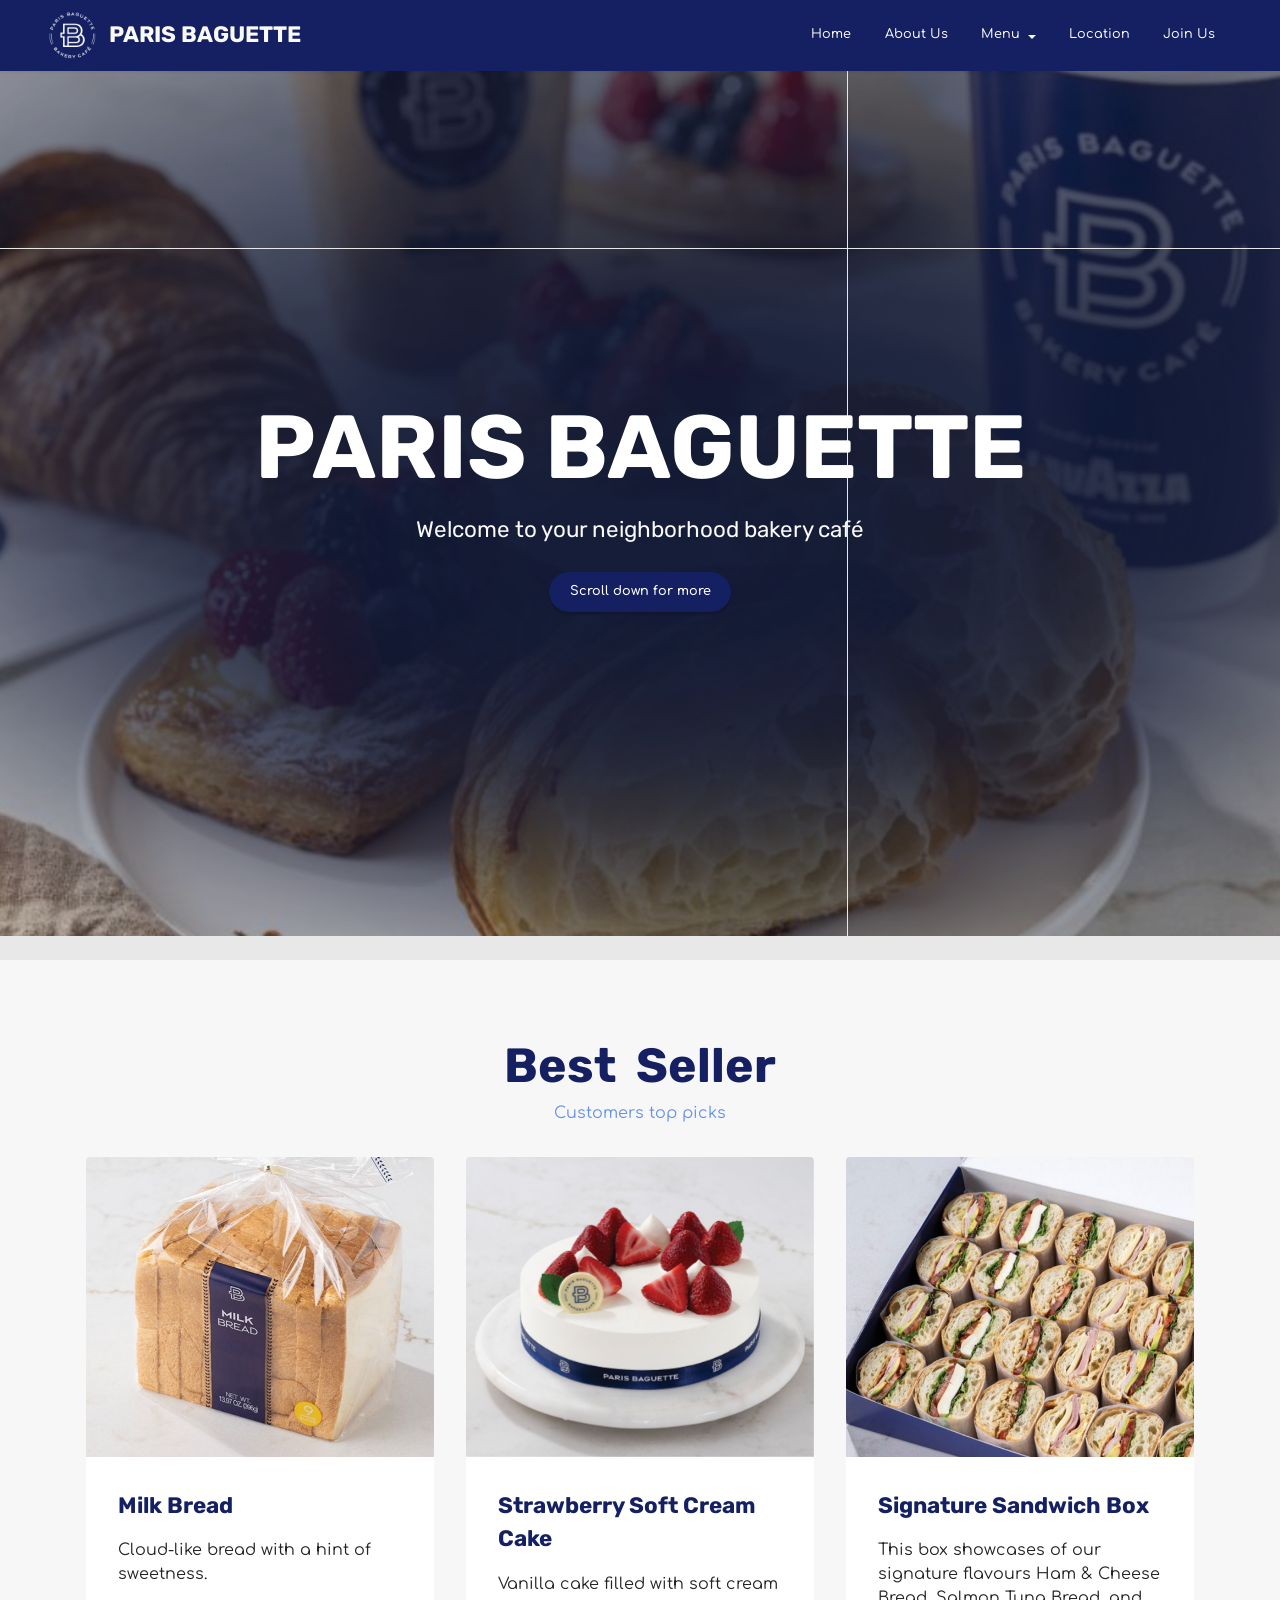
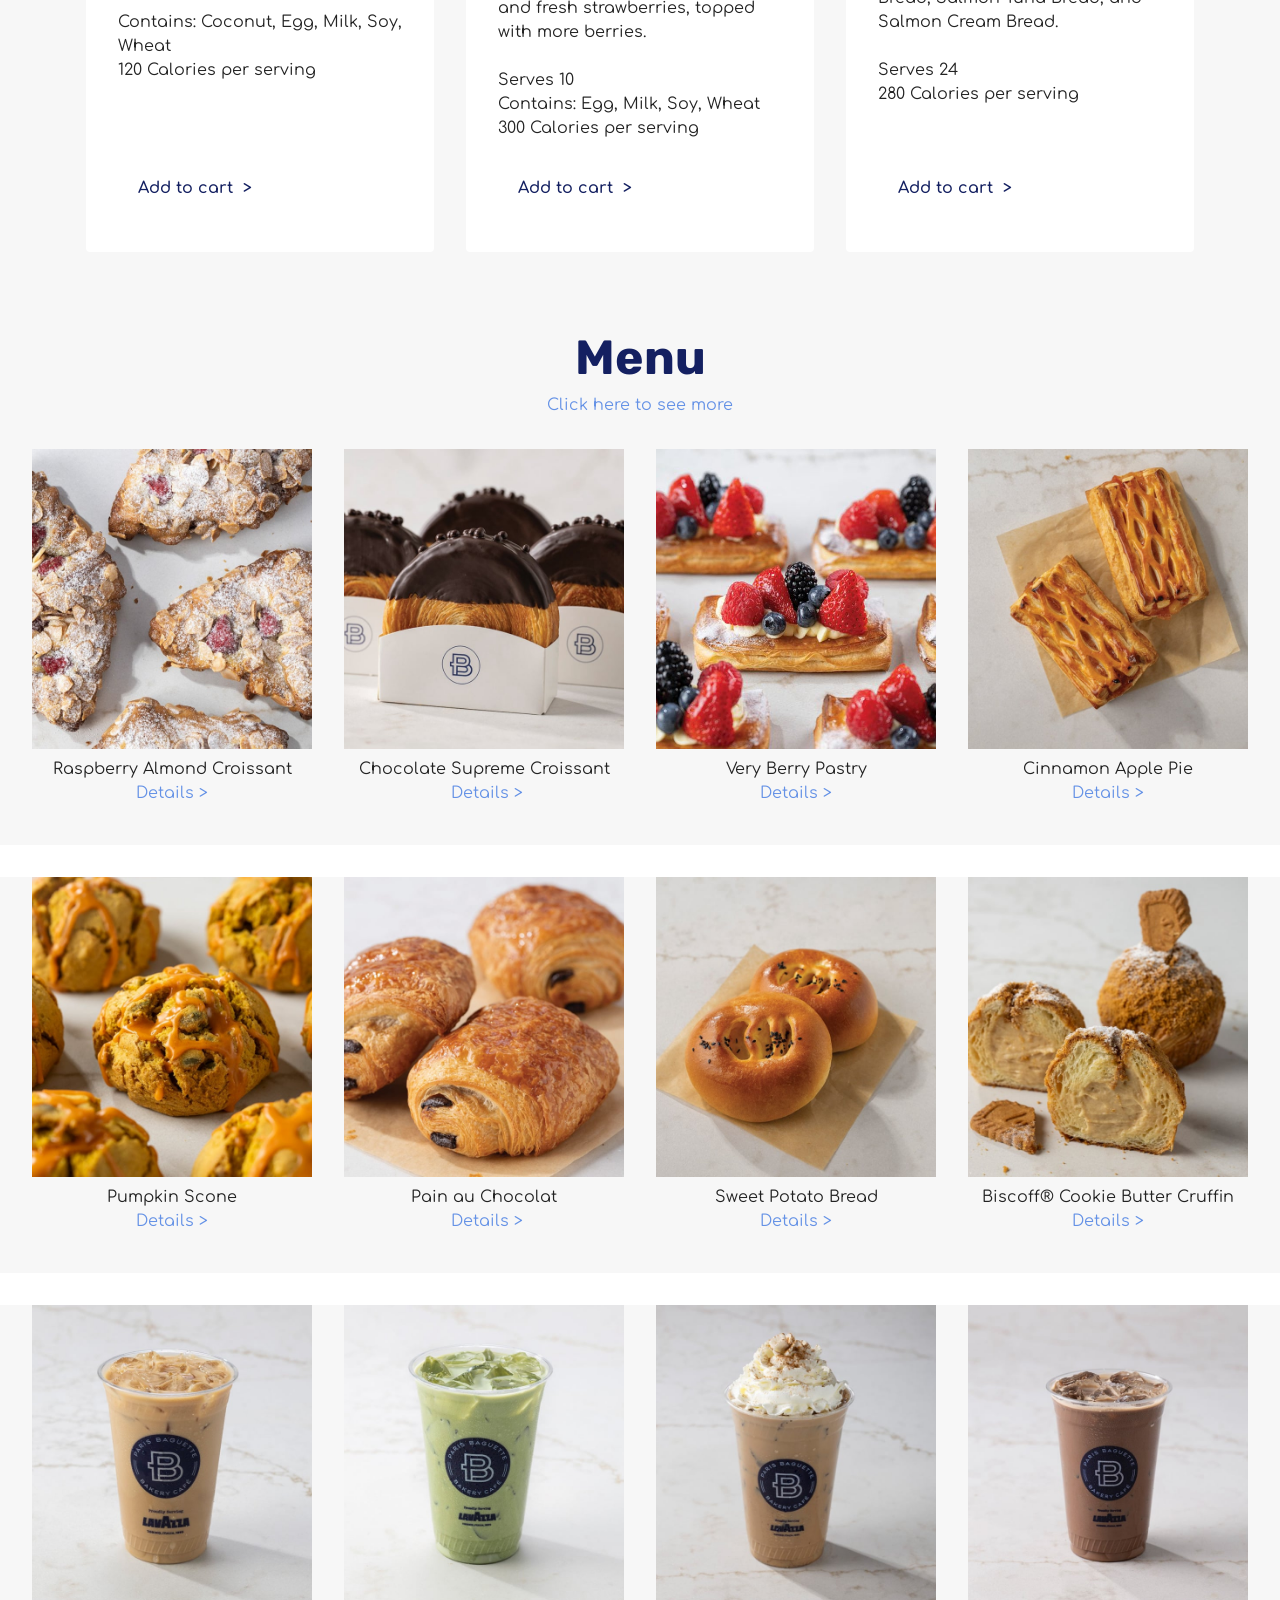
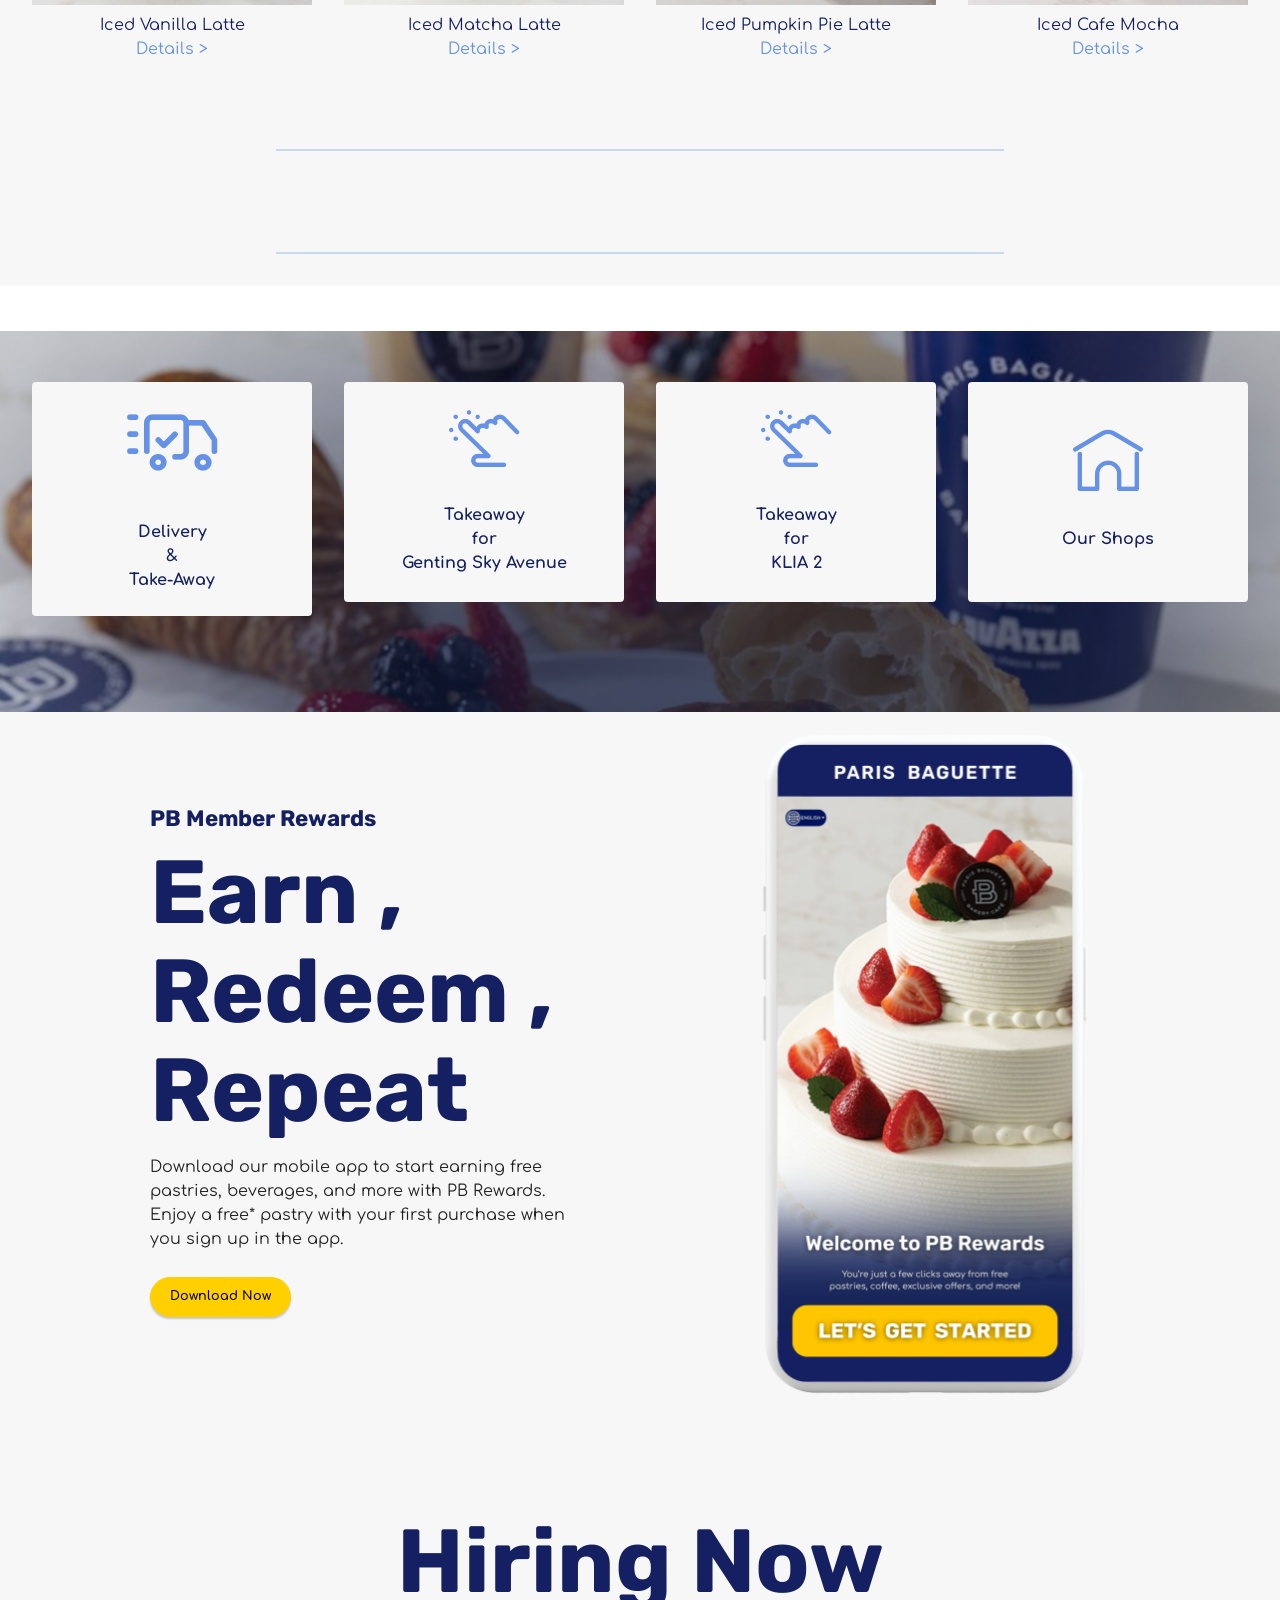
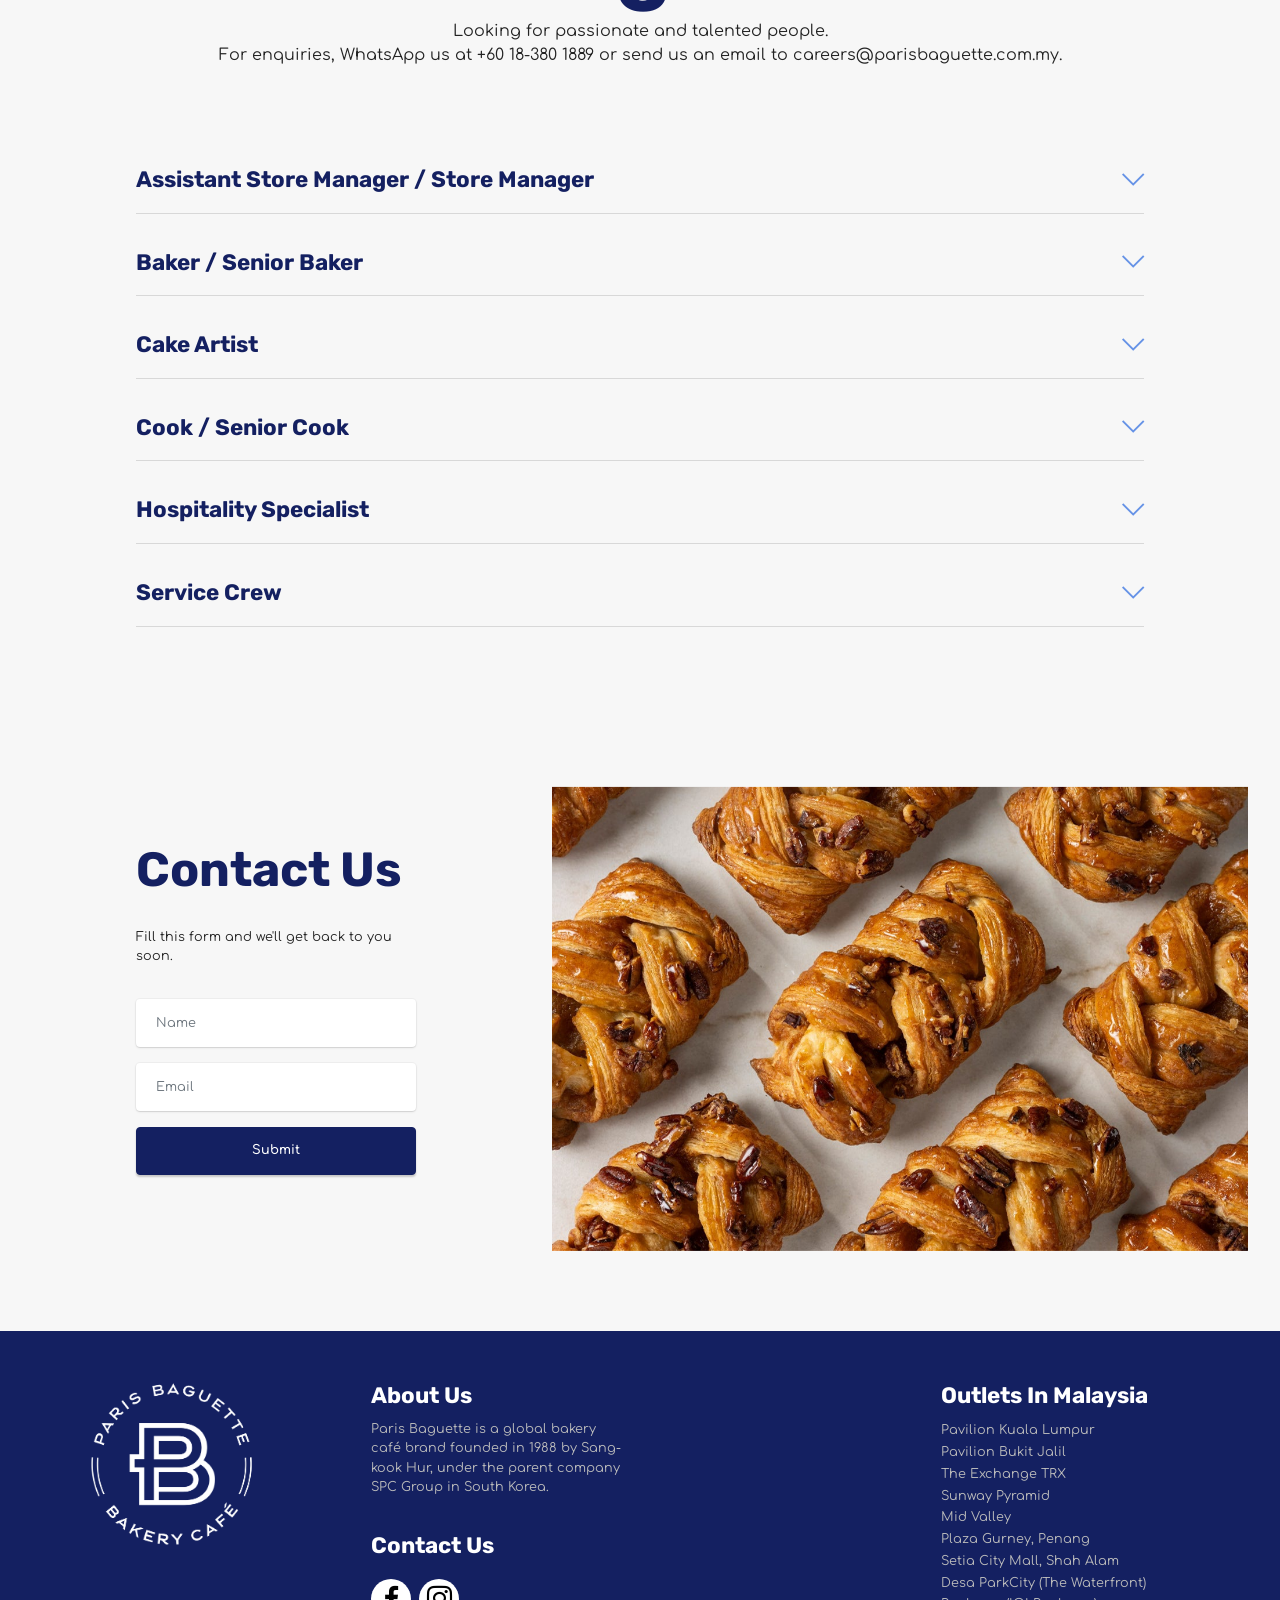
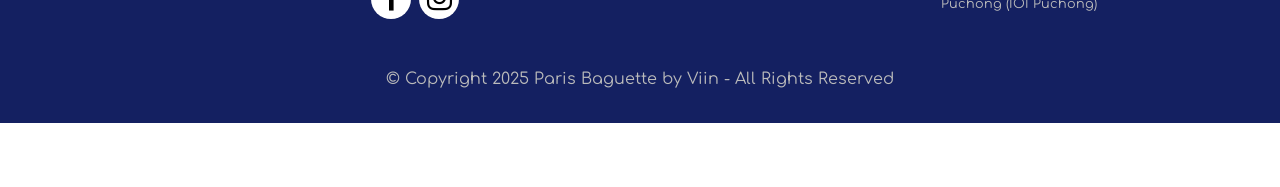
==== commit 9d56fb94: "create github pages" ====
--- a/index.html
+++ b/index.html
@@ -28,7 +28,7 @@
   <noscript><link rel="stylesheet" href="https://fonts.googleapis.com/css?family=Rubik:300,400,500,600,700,800,900,300i,400i,500i,600i,700i,800i,900i&display=swap"></noscript>
   <link rel="preload" href="https://fonts.googleapis.com/css?family=Comfortaa:300,400,500,600,700&display=swap" as="style" onload="this.onload=null;this.rel='stylesheet'">
   <noscript><link rel="stylesheet" href="https://fonts.googleapis.com/css?family=Comfortaa:300,400,500,600,700&display=swap"></noscript>
-  <link rel="preload" as="style" href="assets/mobirise/css/mbr-additional.css?v=heQ2Ow"><link rel="stylesheet" href="assets/mobirise/css/mbr-additional.css?v=heQ2Ow" type="text/css">
+  <link rel="preload" as="style" href="assets/mobirise/css/mbr-additional.css?v=4Z20qX"><link rel="stylesheet" href="assets/mobirise/css/mbr-additional.css?v=4Z20qX" type="text/css">
 
   
   
@@ -153,8 +153,8 @@
         </div>
         <div class="row mbr-gallery mt-4">
             <div class="col-12 col-md-6 col-lg-3 item gallery-image">
-                <div class="item-wrapper" data-toggle="modal" data-bs-toggle="modal" data-target="#uZ64RFJNf5-modal" data-bs-target="#uZ64RFJNf5-modal">
-                    <img class="w-100" src="assets/images/4c809aa4f9be48e7ba5c956a6582002a-1032x688.jpg" alt="Mobirise Website Builder" data-slide-to="0" data-bs-slide-to="0" data-target="#lb-uZ64RFJNf5" data-bs-target="#lb-uZ64RFJNf5">
+                <div class="item-wrapper" data-toggle="modal" data-bs-toggle="modal" data-target="#uZ65i1Qhqz-modal" data-bs-target="#uZ65i1Qhqz-modal">
+                    <img class="w-100" src="assets/images/4c809aa4f9be48e7ba5c956a6582002a-1032x688.jpg" alt="Mobirise Website Builder" data-slide-to="0" data-bs-slide-to="0" data-target="#lb-uZ65i1Qhqz" data-bs-target="#lb-uZ65i1Qhqz">
                     <div class="icon-wrapper">
                         <span class="mobi-mbri mobi-mbri-search mbr-iconfont mbr-iconfont-btn"></span>
                     </div>
@@ -162,8 +162,8 @@
                 <h6 class="mbr-item-subtitle mbr-fonts-style align-center mb-2 mt-2 display-7">Raspberry Almond Croissant<br><a href="https://parisbaguette.com/product/raspberry-almond-croissant/" class="text-primary" target="_blank">Details &gt;</a></h6>
             </div>
             <div class="col-12 col-md-6 col-lg-3 item gallery-image">
-                <div class="item-wrapper" data-toggle="modal" data-bs-toggle="modal" data-target="#uZ64RFJNf5-modal" data-bs-target="#uZ64RFJNf5-modal">
-                    <img class="w-100" src="assets/images/c87c25cf532d402f8b388dc1d1d20bae-1032x688.jpg" alt="Mobirise Website Builder" data-slide-to="1" data-bs-slide-to="1" data-target="#lb-uZ64RFJNf5" data-bs-target="#lb-uZ64RFJNf5">
+                <div class="item-wrapper" data-toggle="modal" data-bs-toggle="modal" data-target="#uZ65i1Qhqz-modal" data-bs-target="#uZ65i1Qhqz-modal">
+                    <img class="w-100" src="assets/images/c87c25cf532d402f8b388dc1d1d20bae-1032x688.jpg" alt="Mobirise Website Builder" data-slide-to="1" data-bs-slide-to="1" data-target="#lb-uZ65i1Qhqz" data-bs-target="#lb-uZ65i1Qhqz">
                     <div class="icon-wrapper">
                         <span class="mobi-mbri mobi-mbri-search mbr-iconfont mbr-iconfont-btn"></span>
                     </div>
@@ -171,8 +171,8 @@
                 <h6 class="mbr-item-subtitle mbr-fonts-style align-center mb-2 mt-2 display-7">Chocolate Supreme Croissant<br>&nbsp;<a href="https://parisbaguette.com/product/chocolate-supreme-croissant/" class="text-primary" target="_blank">Details &gt;</a></h6>
             </div>
             <div class="col-12 col-md-6 col-lg-3 item gallery-image">
-                <div class="item-wrapper" data-toggle="modal" data-bs-toggle="modal" data-target="#uZ64RFJNf5-modal" data-bs-target="#uZ64RFJNf5-modal">
-                    <img class="w-100" src="assets/images/core-veryberrypastry-768x512.jpg" alt="Mobirise Website Builder" data-slide-to="2" data-bs-slide-to="2" data-target="#lb-uZ64RFJNf5" data-bs-target="#lb-uZ64RFJNf5">
+                <div class="item-wrapper" data-toggle="modal" data-bs-toggle="modal" data-target="#uZ65i1Qhqz-modal" data-bs-target="#uZ65i1Qhqz-modal">
+                    <img class="w-100" src="assets/images/core-veryberrypastry-768x512.jpg" alt="Mobirise Website Builder" data-slide-to="2" data-bs-slide-to="2" data-target="#lb-uZ65i1Qhqz" data-bs-target="#lb-uZ65i1Qhqz">
                     <div class="icon-wrapper">
                         <span class="mobi-mbri mobi-mbri-search mbr-iconfont mbr-iconfont-btn"></span>
                     </div>
@@ -180,8 +180,8 @@
                 <h6 class="mbr-item-subtitle mbr-fonts-style align-center mb-2 mt-2 display-7"><div>Very Berry Pastry</div><a href="https://parisbaguette.com/product/very-berry-pastry/" class="text-primary" target="_blank">Details &gt;</a></h6>
             </div>
             <div class="col-12 col-md-6 col-lg-3 item gallery-image">
-                <div class="item-wrapper" data-toggle="modal" data-bs-toggle="modal" data-target="#uZ64RFJNf5-modal" data-bs-target="#uZ64RFJNf5-modal">
-                    <img class="w-100" src="assets/images/2c24c5058b1240c08be8bcd31326c07a-1032x688.jpg" alt="Mobirise Website Builder" data-slide-to="3" data-bs-slide-to="3" data-target="#lb-uZ64RFJNf5" data-bs-target="#lb-uZ64RFJNf5">
+                <div class="item-wrapper" data-toggle="modal" data-bs-toggle="modal" data-target="#uZ65i1Qhqz-modal" data-bs-target="#uZ65i1Qhqz-modal">
+                    <img class="w-100" src="assets/images/2c24c5058b1240c08be8bcd31326c07a-1032x688.jpg" alt="Mobirise Website Builder" data-slide-to="3" data-bs-slide-to="3" data-target="#lb-uZ65i1Qhqz" data-bs-target="#lb-uZ65i1Qhqz">
                     <div class="icon-wrapper">
                         <span class="mobi-mbri mobi-mbri-search mbr-iconfont mbr-iconfont-btn"></span>
                     </div>
@@ -190,11 +190,11 @@
             </div>
         </div>
 
-        <div class="modal mbr-slider" tabindex="-1" role="dialog" aria-hidden="true" id="uZ64RFJNf5-modal">
+        <div class="modal mbr-slider" tabindex="-1" role="dialog" aria-hidden="true" id="uZ65i1Qhqz-modal">
             <div class="modal-dialog" role="document">
                 <div class="modal-content">
                     <div class="modal-body">
-                        <div class="carousel slide carousel-fade" id="lb-uZ64RFJNf5" data-interval="5000" data-bs-interval="5000">
+                        <div class="carousel slide carousel-fade" id="lb-uZ65i1Qhqz" data-interval="5000" data-bs-interval="5000">
                             <div class="carousel-inner">
                                 <div class="carousel-item active">
                                     <img class="d-block w-100" src="assets/images/4c809aa4f9be48e7ba5c956a6582002a-1032x688.jpg" alt="Mobirise Website Builder">
@@ -210,18 +210,18 @@
                                 </div>
                             </div>
                             <ol class="carousel-indicators">
-                                <li data-slide-to="0" data-bs-slide-to="0" class="active" data-target="#lb-uZ64RFJNf5" data-bs-target="#lb-uZ64RFJNf5"></li>
-                                <li data-slide-to="1" data-bs-slide-to="1" data-target="#lb-uZ64RFJNf5" data-bs-target="#lb-uZ64RFJNf5"></li>
-                                <li data-slide-to="2" data-bs-slide-to="2" data-target="#lb-uZ64RFJNf5" data-bs-target="#lb-uZ64RFJNf5"></li>
-                                <li data-slide-to="3" data-bs-slide-to="3" data-target="#lb-uZ64RFJNf5" data-bs-target="#lb-uZ64RFJNf5"></li>
+                                <li data-slide-to="0" data-bs-slide-to="0" class="active" data-target="#lb-uZ65i1Qhqz" data-bs-target="#lb-uZ65i1Qhqz"></li>
+                                <li data-slide-to="1" data-bs-slide-to="1" data-target="#lb-uZ65i1Qhqz" data-bs-target="#lb-uZ65i1Qhqz"></li>
+                                <li data-slide-to="2" data-bs-slide-to="2" data-target="#lb-uZ65i1Qhqz" data-bs-target="#lb-uZ65i1Qhqz"></li>
+                                <li data-slide-to="3" data-bs-slide-to="3" data-target="#lb-uZ65i1Qhqz" data-bs-target="#lb-uZ65i1Qhqz"></li>
                             </ol>
                             <a role="button" href="" class="close" data-dismiss="modal" data-bs-dismiss="modal" aria-label="Close">
                             </a>
-                            <a class="carousel-control-prev carousel-control" role="button" data-slide="prev" data-bs-slide="prev" href="#lb-uZ64RFJNf5">
+                            <a class="carousel-control-prev carousel-control" role="button" data-slide="prev" data-bs-slide="prev" href="#lb-uZ65i1Qhqz">
                                 <span class="mobi-mbri mobi-mbri-arrow-prev" aria-hidden="true"></span>
                                 <span class="sr-only visually-hidden">Previous</span>
                             </a>
-                            <a class="carousel-control-next carousel-control" role="button" data-slide="next" data-bs-slide="next" href="#lb-uZ64RFJNf5">
+                            <a class="carousel-control-next carousel-control" role="button" data-slide="next" data-bs-slide="next" href="#lb-uZ65i1Qhqz">
                                 <span class="mobi-mbri mobi-mbri-arrow-next" aria-hidden="true"></span>
                                 <span class="sr-only visually-hidden">Next</span>
                             </a>
@@ -243,8 +243,8 @@
         
         <div class="row mbr-gallery mt-4">
             <div class="col-12 col-md-6 col-lg-3 item gallery-image">
-                <div class="item-wrapper" data-toggle="modal" data-bs-toggle="modal" data-target="#uZ64RGf1cI-modal" data-bs-target="#uZ64RGf1cI-modal">
-                    <img class="w-100" src="assets/images/87ec8b48a53c41a0b5e3b34c0f034288-1032x688.jpg" alt="Mobirise Website Builder" data-slide-to="0" data-bs-slide-to="0" data-target="#lb-uZ64RGf1cI" data-bs-target="#lb-uZ64RGf1cI">
+                <div class="item-wrapper" data-toggle="modal" data-bs-toggle="modal" data-target="#uZ65i2oUSh-modal" data-bs-target="#uZ65i2oUSh-modal">
+                    <img class="w-100" src="assets/images/87ec8b48a53c41a0b5e3b34c0f034288-1032x688.jpg" alt="Mobirise Website Builder" data-slide-to="0" data-bs-slide-to="0" data-target="#lb-uZ65i2oUSh" data-bs-target="#lb-uZ65i2oUSh">
                     <div class="icon-wrapper">
                         <span class="mobi-mbri mobi-mbri-search mbr-iconfont mbr-iconfont-btn"></span>
                     </div>
@@ -252,8 +252,8 @@
                 <h6 class="mbr-item-subtitle mbr-fonts-style align-center mb-2 mt-2 display-7">Pumpkin Scone<br><a href="https://parisbaguette.com/product/pumpkin-scone/" class="text-primary" target="_blank">Details &gt;</a></h6>
             </div>
             <div class="col-12 col-md-6 col-lg-3 item gallery-image">
-                <div class="item-wrapper" data-toggle="modal" data-bs-toggle="modal" data-target="#uZ64RGf1cI-modal" data-bs-target="#uZ64RGf1cI-modal">
-                    <img class="w-100" src="assets/images/5e0d8bb6a2804c3bb837356ed653a261-1032x688.jpg" alt="Mobirise Website Builder" data-slide-to="1" data-bs-slide-to="1" data-target="#lb-uZ64RGf1cI" data-bs-target="#lb-uZ64RGf1cI">
+                <div class="item-wrapper" data-toggle="modal" data-bs-toggle="modal" data-target="#uZ65i2oUSh-modal" data-bs-target="#uZ65i2oUSh-modal">
+                    <img class="w-100" src="assets/images/5e0d8bb6a2804c3bb837356ed653a261-1032x688.jpg" alt="Mobirise Website Builder" data-slide-to="1" data-bs-slide-to="1" data-target="#lb-uZ65i2oUSh" data-bs-target="#lb-uZ65i2oUSh">
                     <div class="icon-wrapper">
                         <span class="mobi-mbri mobi-mbri-search mbr-iconfont mbr-iconfont-btn"></span>
                     </div>
@@ -261,8 +261,8 @@
                 <h6 class="mbr-item-subtitle mbr-fonts-style align-center mb-2 mt-2 display-7">Pain au Chocolat<br>&nbsp;<a href="https://parisbaguette.com/product/pain-au-chocolat/" class="text-primary" target="_blank">Details &gt;</a></h6>
             </div>
             <div class="col-12 col-md-6 col-lg-3 item gallery-image">
-                <div class="item-wrapper" data-toggle="modal" data-bs-toggle="modal" data-target="#uZ64RGf1cI-modal" data-bs-target="#uZ64RGf1cI-modal">
-                    <img class="w-100" src="assets/images/4abb4287fa034d8b955b090a6a583993-1032x688.jpg" alt="Mobirise Website Builder" data-slide-to="2" data-bs-slide-to="2" data-target="#lb-uZ64RGf1cI" data-bs-target="#lb-uZ64RGf1cI">
+                <div class="item-wrapper" data-toggle="modal" data-bs-toggle="modal" data-target="#uZ65i2oUSh-modal" data-bs-target="#uZ65i2oUSh-modal">
+                    <img class="w-100" src="assets/images/4abb4287fa034d8b955b090a6a583993-1032x688.jpg" alt="Mobirise Website Builder" data-slide-to="2" data-bs-slide-to="2" data-target="#lb-uZ65i2oUSh" data-bs-target="#lb-uZ65i2oUSh">
                     <div class="icon-wrapper">
                         <span class="mobi-mbri mobi-mbri-search mbr-iconfont mbr-iconfont-btn"></span>
                     </div>
@@ -270,8 +270,8 @@
                 <h6 class="mbr-item-subtitle mbr-fonts-style align-center mb-2 mt-2 display-7"><div><span style="font-size: calc(1rem + 0 * ((100vw - 20rem) / 28));">Sweet Potato Bread</span><br></div><a href="https://parisbaguette.com/product/sweet-potato-bread/" class="text-primary" target="_blank">Details &gt;</a></h6>
             </div>
             <div class="col-12 col-md-6 col-lg-3 item gallery-image">
-                <div class="item-wrapper" data-toggle="modal" data-bs-toggle="modal" data-target="#uZ64RGf1cI-modal" data-bs-target="#uZ64RGf1cI-modal">
-                    <img class="w-100" src="assets/images/372d1c4aa79e46ca93359b4dd7a50dd8-1032x688.jpg" alt="Mobirise Website Builder" data-slide-to="3" data-bs-slide-to="3" data-target="#lb-uZ64RGf1cI" data-bs-target="#lb-uZ64RGf1cI">
+                <div class="item-wrapper" data-toggle="modal" data-bs-toggle="modal" data-target="#uZ65i2oUSh-modal" data-bs-target="#uZ65i2oUSh-modal">
+                    <img class="w-100" src="assets/images/372d1c4aa79e46ca93359b4dd7a50dd8-1032x688.jpg" alt="Mobirise Website Builder" data-slide-to="3" data-bs-slide-to="3" data-target="#lb-uZ65i2oUSh" data-bs-target="#lb-uZ65i2oUSh">
                     <div class="icon-wrapper">
                         <span class="mobi-mbri mobi-mbri-search mbr-iconfont mbr-iconfont-btn"></span>
                     </div>
@@ -280,11 +280,11 @@
             </div>
         </div>
 
-        <div class="modal mbr-slider" tabindex="-1" role="dialog" aria-hidden="true" id="uZ64RGf1cI-modal">
+        <div class="modal mbr-slider" tabindex="-1" role="dialog" aria-hidden="true" id="uZ65i2oUSh-modal">
             <div class="modal-dialog" role="document">
                 <div class="modal-content">
                     <div class="modal-body">
-                        <div class="carousel slide carousel-fade" id="lb-uZ64RGf1cI" data-interval="5000" data-bs-interval="5000">
+                        <div class="carousel slide carousel-fade" id="lb-uZ65i2oUSh" data-interval="5000" data-bs-interval="5000">
                             <div class="carousel-inner">
                                 <div class="carousel-item active">
                                     <img class="d-block w-100" src="assets/images/87ec8b48a53c41a0b5e3b34c0f034288-1032x688.jpg" alt="Mobirise Website Builder">
@@ -300,18 +300,18 @@
                                 </div>
                             </div>
                             <ol class="carousel-indicators">
-                                <li data-slide-to="0" data-bs-slide-to="0" class="active" data-target="#lb-uZ64RGf1cI" data-bs-target="#lb-uZ64RGf1cI"></li>
-                                <li data-slide-to="1" data-bs-slide-to="1" data-target="#lb-uZ64RGf1cI" data-bs-target="#lb-uZ64RGf1cI"></li>
-                                <li data-slide-to="2" data-bs-slide-to="2" data-target="#lb-uZ64RGf1cI" data-bs-target="#lb-uZ64RGf1cI"></li>
-                                <li data-slide-to="3" data-bs-slide-to="3" data-target="#lb-uZ64RGf1cI" data-bs-target="#lb-uZ64RGf1cI"></li>
+                                <li data-slide-to="0" data-bs-slide-to="0" class="active" data-target="#lb-uZ65i2oUSh" data-bs-target="#lb-uZ65i2oUSh"></li>
+                                <li data-slide-to="1" data-bs-slide-to="1" data-target="#lb-uZ65i2oUSh" data-bs-target="#lb-uZ65i2oUSh"></li>
+                                <li data-slide-to="2" data-bs-slide-to="2" data-target="#lb-uZ65i2oUSh" data-bs-target="#lb-uZ65i2oUSh"></li>
+                                <li data-slide-to="3" data-bs-slide-to="3" data-target="#lb-uZ65i2oUSh" data-bs-target="#lb-uZ65i2oUSh"></li>
                             </ol>
                             <a role="button" href="" class="close" data-dismiss="modal" data-bs-dismiss="modal" aria-label="Close">
                             </a>
-                            <a class="carousel-control-prev carousel-control" role="button" data-slide="prev" data-bs-slide="prev" href="#lb-uZ64RGf1cI">
+                            <a class="carousel-control-prev carousel-control" role="button" data-slide="prev" data-bs-slide="prev" href="#lb-uZ65i2oUSh">
                                 <span class="mobi-mbri mobi-mbri-arrow-prev" aria-hidden="true"></span>
                                 <span class="sr-only visually-hidden">Previous</span>
                             </a>
-                            <a class="carousel-control-next carousel-control" role="button" data-slide="next" data-bs-slide="next" href="#lb-uZ64RGf1cI">
+                            <a class="carousel-control-next carousel-control" role="button" data-slide="next" data-bs-slide="next" href="#lb-uZ65i2oUSh">
                                 <span class="mobi-mbri mobi-mbri-arrow-next" aria-hidden="true"></span>
                                 <span class="sr-only visually-hidden">Next</span>
                             </a>
@@ -333,8 +333,8 @@
         
         <div class="row mbr-gallery mt-4">
             <div class="col-12 col-md-6 col-lg-3 item gallery-image">
-                <div class="item-wrapper" data-toggle="modal" data-bs-toggle="modal" data-target="#uZ64RGTzTP-modal" data-bs-target="#uZ64RGTzTP-modal">
-                    <img class="w-100" src="assets/images/d1cf5ee4a7244867afe47fcf6f070011-13-1032x688.jpg" alt="Mobirise Website Builder" data-slide-to="0" data-bs-slide-to="0" data-target="#lb-uZ64RGTzTP" data-bs-target="#lb-uZ64RGTzTP">
+                <div class="item-wrapper" data-toggle="modal" data-bs-toggle="modal" data-target="#uZ65i2Xca7-modal" data-bs-target="#uZ65i2Xca7-modal">
+                    <img class="w-100" src="assets/images/d1cf5ee4a7244867afe47fcf6f070011-13-1032x688.jpg" alt="Mobirise Website Builder" data-slide-to="0" data-bs-slide-to="0" data-target="#lb-uZ65i2Xca7" data-bs-target="#lb-uZ65i2Xca7">
                     <div class="icon-wrapper">
                         <span class="mobi-mbri mobi-mbri-search mbr-iconfont mbr-iconfont-btn"></span>
                     </div>
@@ -342,8 +342,8 @@
                 <h6 class="mbr-item-subtitle mbr-fonts-style align-center mb-2 mt-2 display-7"><div>Iced Vanilla Latte</div><a href="https://parisbaguette.com/product/ny-style-cheesecake/" class="text-primary" target="_blank"></a><a href="https://parisbaguette.com/product/iced-vanilla-latte/" class="text-primary" target="_blank">Details </a><em><a href="https://parisbaguette.com/product/iced-vanilla-latte/" class="text-primary" target="_blank">&gt;</a></em></h6>
             </div>
             <div class="col-12 col-md-6 col-lg-3 item gallery-image">
-                <div class="item-wrapper" data-toggle="modal" data-bs-toggle="modal" data-target="#uZ64RGTzTP-modal" data-bs-target="#uZ64RGTzTP-modal">
-                    <img class="w-100" src="assets/images/ca6bec3d484341f797918696a93b6476-2-1032x688.jpg" alt="Mobirise Website Builder" data-slide-to="1" data-bs-slide-to="1" data-target="#lb-uZ64RGTzTP" data-bs-target="#lb-uZ64RGTzTP">
+                <div class="item-wrapper" data-toggle="modal" data-bs-toggle="modal" data-target="#uZ65i2Xca7-modal" data-bs-target="#uZ65i2Xca7-modal">
+                    <img class="w-100" src="assets/images/ca6bec3d484341f797918696a93b6476-2-1032x688.jpg" alt="Mobirise Website Builder" data-slide-to="1" data-bs-slide-to="1" data-target="#lb-uZ65i2Xca7" data-bs-target="#lb-uZ65i2Xca7">
                     <div class="icon-wrapper">
                         <span class="mobi-mbri mobi-mbri-search mbr-iconfont mbr-iconfont-btn"></span>
                     </div>
@@ -351,8 +351,8 @@
                 <h6 class="mbr-item-subtitle mbr-fonts-style align-center mb-2 mt-2 display-7">Iced Matcha Latte<br><a href="https://parisbaguette.com/product/iced-matcha-latte/" class="text-primary" target="_blank">Details &gt;</a></h6>
             </div>
             <div class="col-12 col-md-6 col-lg-3 item gallery-image">
-                <div class="item-wrapper" data-toggle="modal" data-bs-toggle="modal" data-target="#uZ64RGTzTP-modal" data-bs-target="#uZ64RGTzTP-modal">
-                    <img class="w-100" src="assets/images/25c8cf2739574cb4937061c32b51b33a-1032x688.jpg" alt="Mobirise Website Builder" data-slide-to="2" data-bs-slide-to="2" data-target="#lb-uZ64RGTzTP" data-bs-target="#lb-uZ64RGTzTP">
+                <div class="item-wrapper" data-toggle="modal" data-bs-toggle="modal" data-target="#uZ65i2Xca7-modal" data-bs-target="#uZ65i2Xca7-modal">
+                    <img class="w-100" src="assets/images/25c8cf2739574cb4937061c32b51b33a-1032x688.jpg" alt="Mobirise Website Builder" data-slide-to="2" data-bs-slide-to="2" data-target="#lb-uZ65i2Xca7" data-bs-target="#lb-uZ65i2Xca7">
                     <div class="icon-wrapper">
                         <span class="mobi-mbri mobi-mbri-search mbr-iconfont mbr-iconfont-btn"></span>
                     </div>
@@ -360,8 +360,8 @@
                 <h6 class="mbr-item-subtitle mbr-fonts-style align-center mb-2 mt-2 display-7">Iced Pumpkin Pie Latte<br><a href="https://parisbaguette.com/product/iced-pumpkin-pie-latte/" class="text-primary" target="_blank">Details &gt;</a></h6>
             </div>
             <div class="col-12 col-md-6 col-lg-3 item gallery-image">
-                <div class="item-wrapper" data-toggle="modal" data-bs-toggle="modal" data-target="#uZ64RGTzTP-modal" data-bs-target="#uZ64RGTzTP-modal">
-                    <img class="w-100" src="assets/images/326986c8b4534d8f87eef8fe55c273b7-2-1032x688.jpg" alt="Mobirise Website Builder" data-slide-to="3" data-bs-slide-to="3" data-target="#lb-uZ64RGTzTP" data-bs-target="#lb-uZ64RGTzTP">
+                <div class="item-wrapper" data-toggle="modal" data-bs-toggle="modal" data-target="#uZ65i2Xca7-modal" data-bs-target="#uZ65i2Xca7-modal">
+                    <img class="w-100" src="assets/images/326986c8b4534d8f87eef8fe55c273b7-2-1032x688.jpg" alt="Mobirise Website Builder" data-slide-to="3" data-bs-slide-to="3" data-target="#lb-uZ65i2Xca7" data-bs-target="#lb-uZ65i2Xca7">
                     <div class="icon-wrapper">
                         <span class="mobi-mbri mobi-mbri-search mbr-iconfont mbr-iconfont-btn"></span>
                     </div>
@@ -370,11 +370,11 @@
             </div>
         </div>
 
-        <div class="modal mbr-slider" tabindex="-1" role="dialog" aria-hidden="true" id="uZ64RGTzTP-modal">
+        <div class="modal mbr-slider" tabindex="-1" role="dialog" aria-hidden="true" id="uZ65i2Xca7-modal">
             <div class="modal-dialog" role="document">
                 <div class="modal-content">
                     <div class="modal-body">
-                        <div class="carousel slide carousel-fade" id="lb-uZ64RGTzTP" data-interval="10000" data-bs-interval="10000">
+                        <div class="carousel slide carousel-fade" id="lb-uZ65i2Xca7" data-interval="10000" data-bs-interval="10000">
                             <div class="carousel-inner">
                                 <div class="carousel-item active">
                                     <img class="d-block w-100" src="assets/images/d1cf5ee4a7244867afe47fcf6f070011-13-1032x688.jpg" alt="Mobirise Website Builder">
@@ -390,18 +390,18 @@
                                 </div>
                             </div>
                             <ol class="carousel-indicators">
-                                <li data-slide-to="0" data-bs-slide-to="0" class="active" data-target="#lb-uZ64RGTzTP" data-bs-target="#lb-uZ64RGTzTP"></li>
-                                <li data-slide-to="1" data-bs-slide-to="1" data-target="#lb-uZ64RGTzTP" data-bs-target="#lb-uZ64RGTzTP"></li>
-                                <li data-slide-to="2" data-bs-slide-to="2" data-target="#lb-uZ64RGTzTP" data-bs-target="#lb-uZ64RGTzTP"></li>
-                                <li data-slide-to="3" data-bs-slide-to="3" data-target="#lb-uZ64RGTzTP" data-bs-target="#lb-uZ64RGTzTP"></li>
+                                <li data-slide-to="0" data-bs-slide-to="0" class="active" data-target="#lb-uZ65i2Xca7" data-bs-target="#lb-uZ65i2Xca7"></li>
+                                <li data-slide-to="1" data-bs-slide-to="1" data-target="#lb-uZ65i2Xca7" data-bs-target="#lb-uZ65i2Xca7"></li>
+                                <li data-slide-to="2" data-bs-slide-to="2" data-target="#lb-uZ65i2Xca7" data-bs-target="#lb-uZ65i2Xca7"></li>
+                                <li data-slide-to="3" data-bs-slide-to="3" data-target="#lb-uZ65i2Xca7" data-bs-target="#lb-uZ65i2Xca7"></li>
                             </ol>
                             <a role="button" href="" class="close" data-dismiss="modal" data-bs-dismiss="modal" aria-label="Close">
                             </a>
-                            <a class="carousel-control-prev carousel-control" role="button" data-slide="prev" data-bs-slide="prev" href="#lb-uZ64RGTzTP">
+                            <a class="carousel-control-prev carousel-control" role="button" data-slide="prev" data-bs-slide="prev" href="#lb-uZ65i2Xca7">
                                 <span class="mobi-mbri mobi-mbri-arrow-prev" aria-hidden="true"></span>
                                 <span class="sr-only visually-hidden">Previous</span>
                             </a>
-                            <a class="carousel-control-next carousel-control" role="button" data-slide="next" data-bs-slide="next" href="#lb-uZ64RGTzTP">
+                            <a class="carousel-control-next carousel-control" role="button" data-slide="next" data-bs-slide="next" href="#lb-uZ65i2Xca7">
                                 <span class="mobi-mbri mobi-mbri-arrow-next" aria-hidden="true"></span>
                                 <span class="sr-only visually-hidden">Next</span>
                             </a>
@@ -681,7 +681,7 @@
     <div class="container-fluid">
         <div class="row content-wrapper justify-content-center">
             <div class="col-lg-3 offset-lg-1 mbr-form" data-form-type="formoid">
-                <form action="https://mobirise.eu/" method="POST" class="mbr-form form-with-styler" data-form-title="Form Name"><input type="hidden" name="email" data-form-email="true" value="p12B0EhWdpPhlCR2doJMlISVGFQlqtd8xPhjIW91mwyFti1+B+W7CXYBDHxu/UfWZkwgESofpK+/2pswZMikr8VxZFuvDpHO4wZd/ELvQJqEcXWN5D4qFImBB+PlQ8zC">
+                <form action="https://mobirise.eu/" method="POST" class="mbr-form form-with-styler" data-form-title="Form Name"><input type="hidden" name="email" data-form-email="true" value="wzoX9p1BaJSHH/prQqq7rg8Fn+1DYYpz1U4iR4FjTksNErEZT3UD+ySpvjW93ojPAio/L0TndJOniwLEsPknvBe4sm1No80ntmR7vtHJ0GQqQDRKWS1DyLgSDfhAKepp">
                     <div class="row">
                         <div hidden="hidden" data-form-alert="" class="alert alert-success col-12">Thanks for filling out the form!</div>
                         <div hidden="hidden" data-form-alert-danger="" class="alert alert-danger col-12">
@@ -771,7 +771,7 @@
             </div>
         </div>
     </div>
-</section><section class="display-7" style="padding: 0;align-items: center;justify-content: center;flex-wrap: wrap;    align-content: center;display: flex;position: relative;height: 4rem;"><a href="https://mobiri.se/4250575" style="flex: 1 1;height: 4rem;position: absolute;width: 100%;z-index: 1;"><img alt="" style="height: 4rem;" src="[data-uri]"></a><p style="margin: 0;text-align: center;" class="display-7">&#8204;</p><a style="z-index:1" href="https://mobirise.com/builder/no-code-website-builder.html">No Code Website Builder</a></section><script src="assets/bootstrap/js/bootstrap.bundle.min.js"></script>  <script src="assets/parallax/jarallax.js"></script>  <script src="assets/smoothscroll/smooth-scroll.js"></script>  <script src="assets/ytplayer/index.js"></script>  <script src="assets/dropdown/js/navbar-dropdown.js"></script>  <script src="assets/mbr-switch-arrow/mbr-switch-arrow.js"></script>  <script src="assets/theme/js/script.js"></script>  <script src="assets/formoid/formoid.min.js"></script>  
+</section><section class="display-7" style="padding: 0;align-items: center;justify-content: center;flex-wrap: wrap;    align-content: center;display: flex;position: relative;height: 4rem;"><a href="https://mobiri.se/4250575" style="flex: 1 1;height: 4rem;position: absolute;width: 100%;z-index: 1;"><img alt="" style="height: 4rem;" src="[data-uri]"></a><p style="margin: 0;text-align: center;" class="display-7">&#8204;</p><a style="z-index:1" href="https://mobirise.com/offline-website-builder.html">Offline Website Software</a></section><script src="assets/bootstrap/js/bootstrap.bundle.min.js"></script>  <script src="assets/parallax/jarallax.js"></script>  <script src="assets/smoothscroll/smooth-scroll.js"></script>  <script src="assets/ytplayer/index.js"></script>  <script src="assets/dropdown/js/navbar-dropdown.js"></script>  <script src="assets/mbr-switch-arrow/mbr-switch-arrow.js"></script>  <script src="assets/theme/js/script.js"></script>  <script src="assets/formoid/formoid.min.js"></script>  
   
   
   <input name="animation" type="hidden">
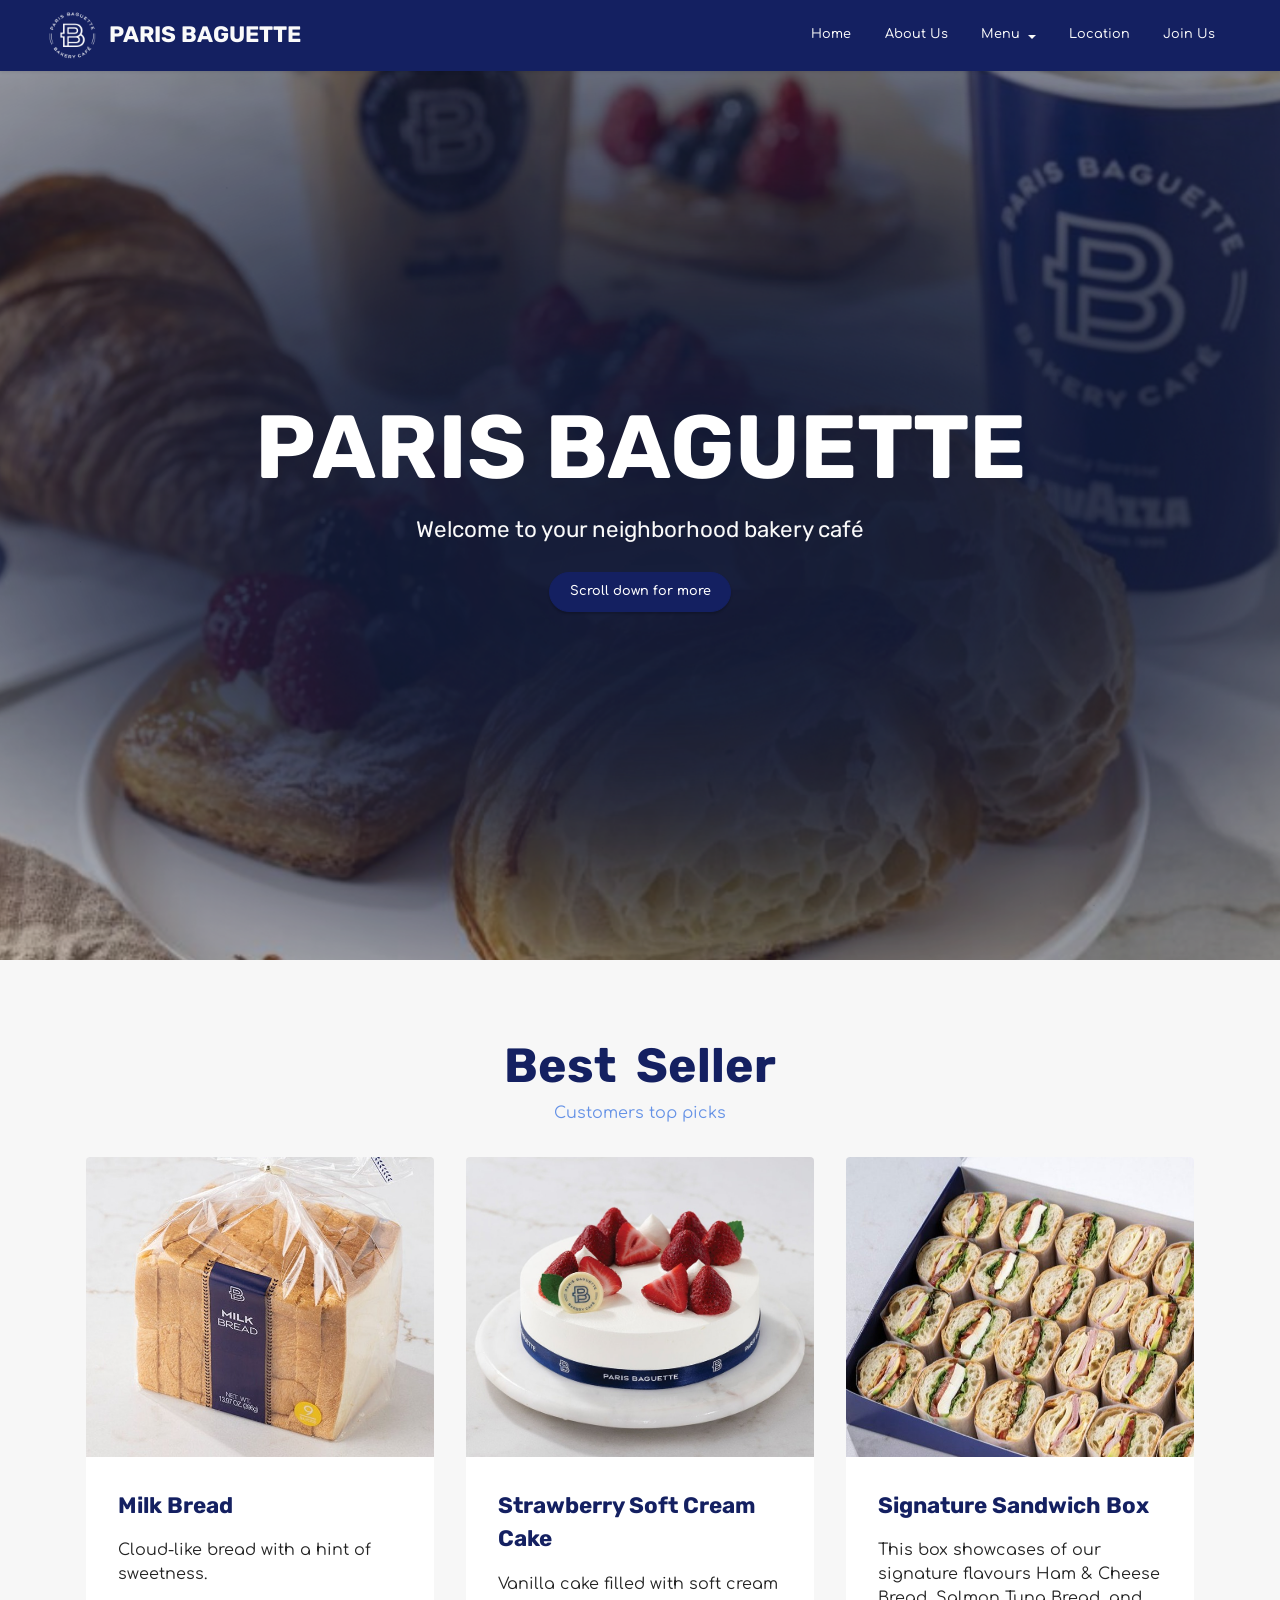
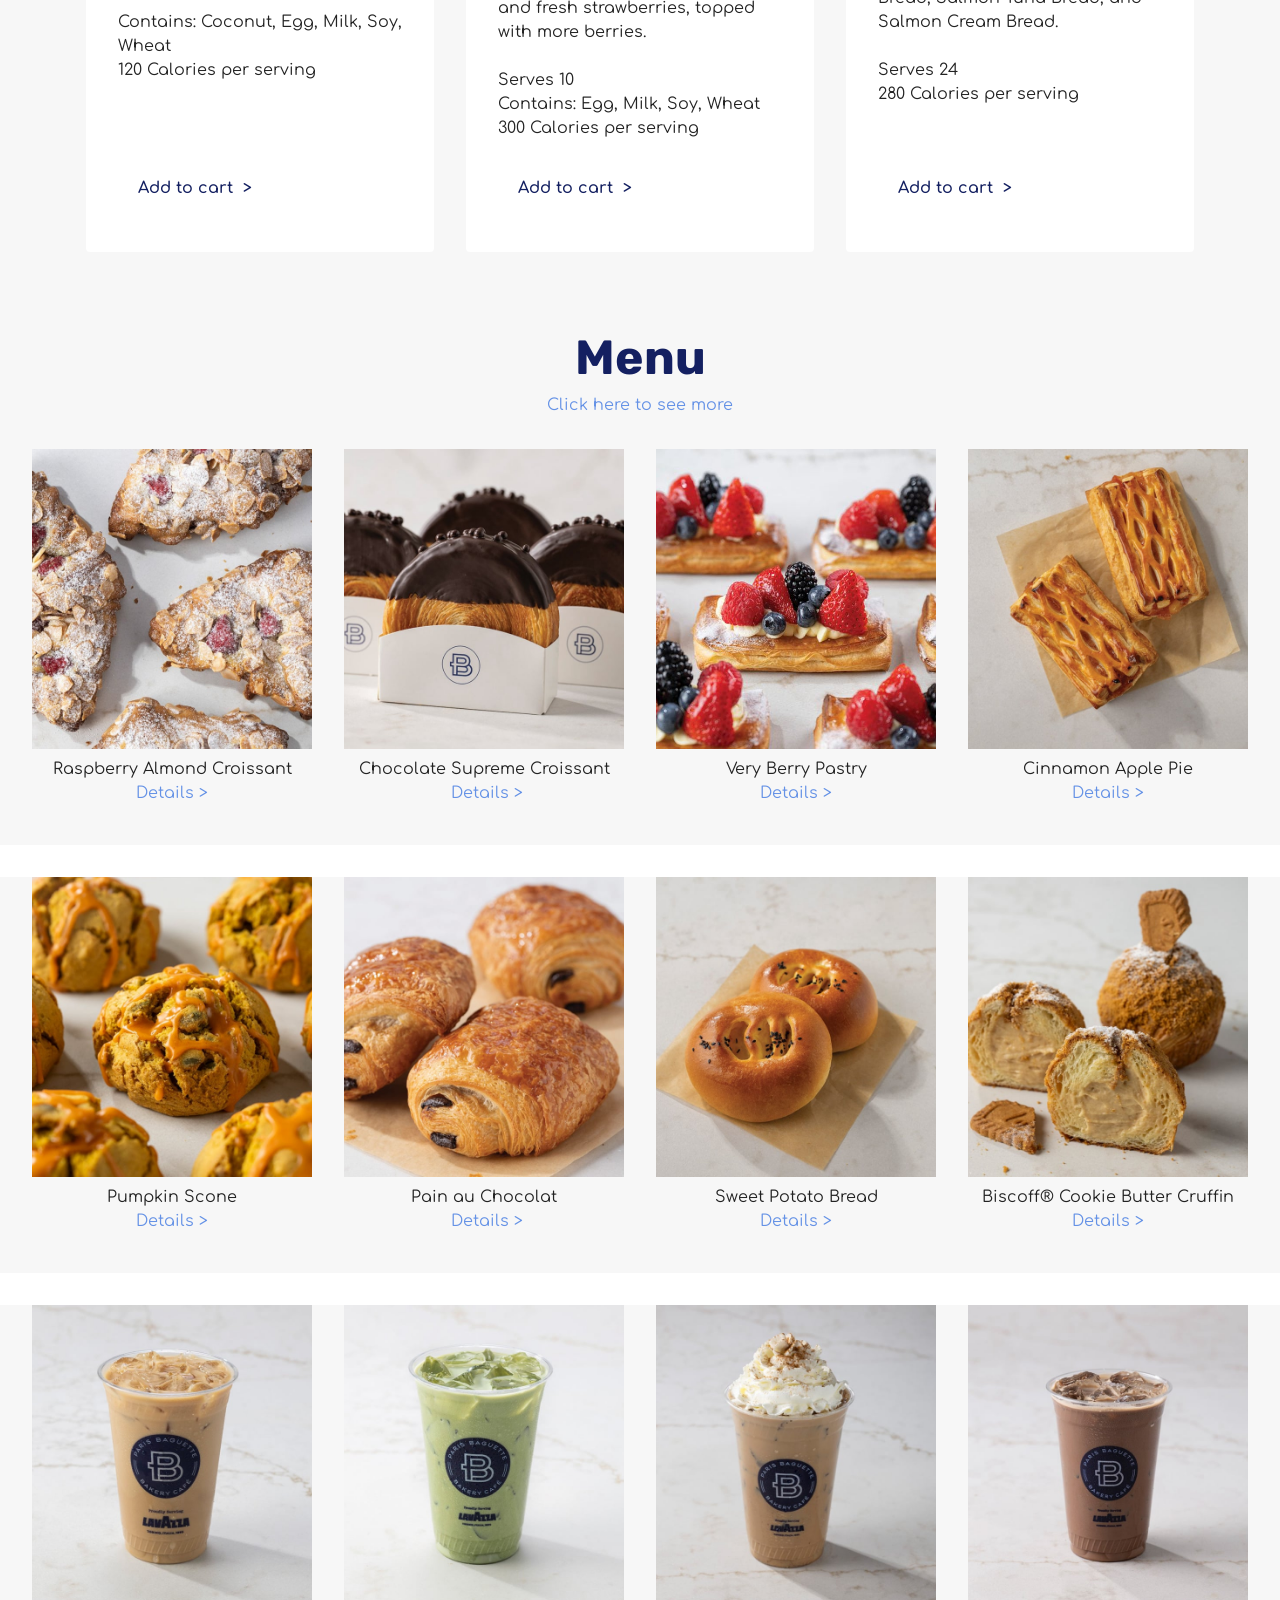
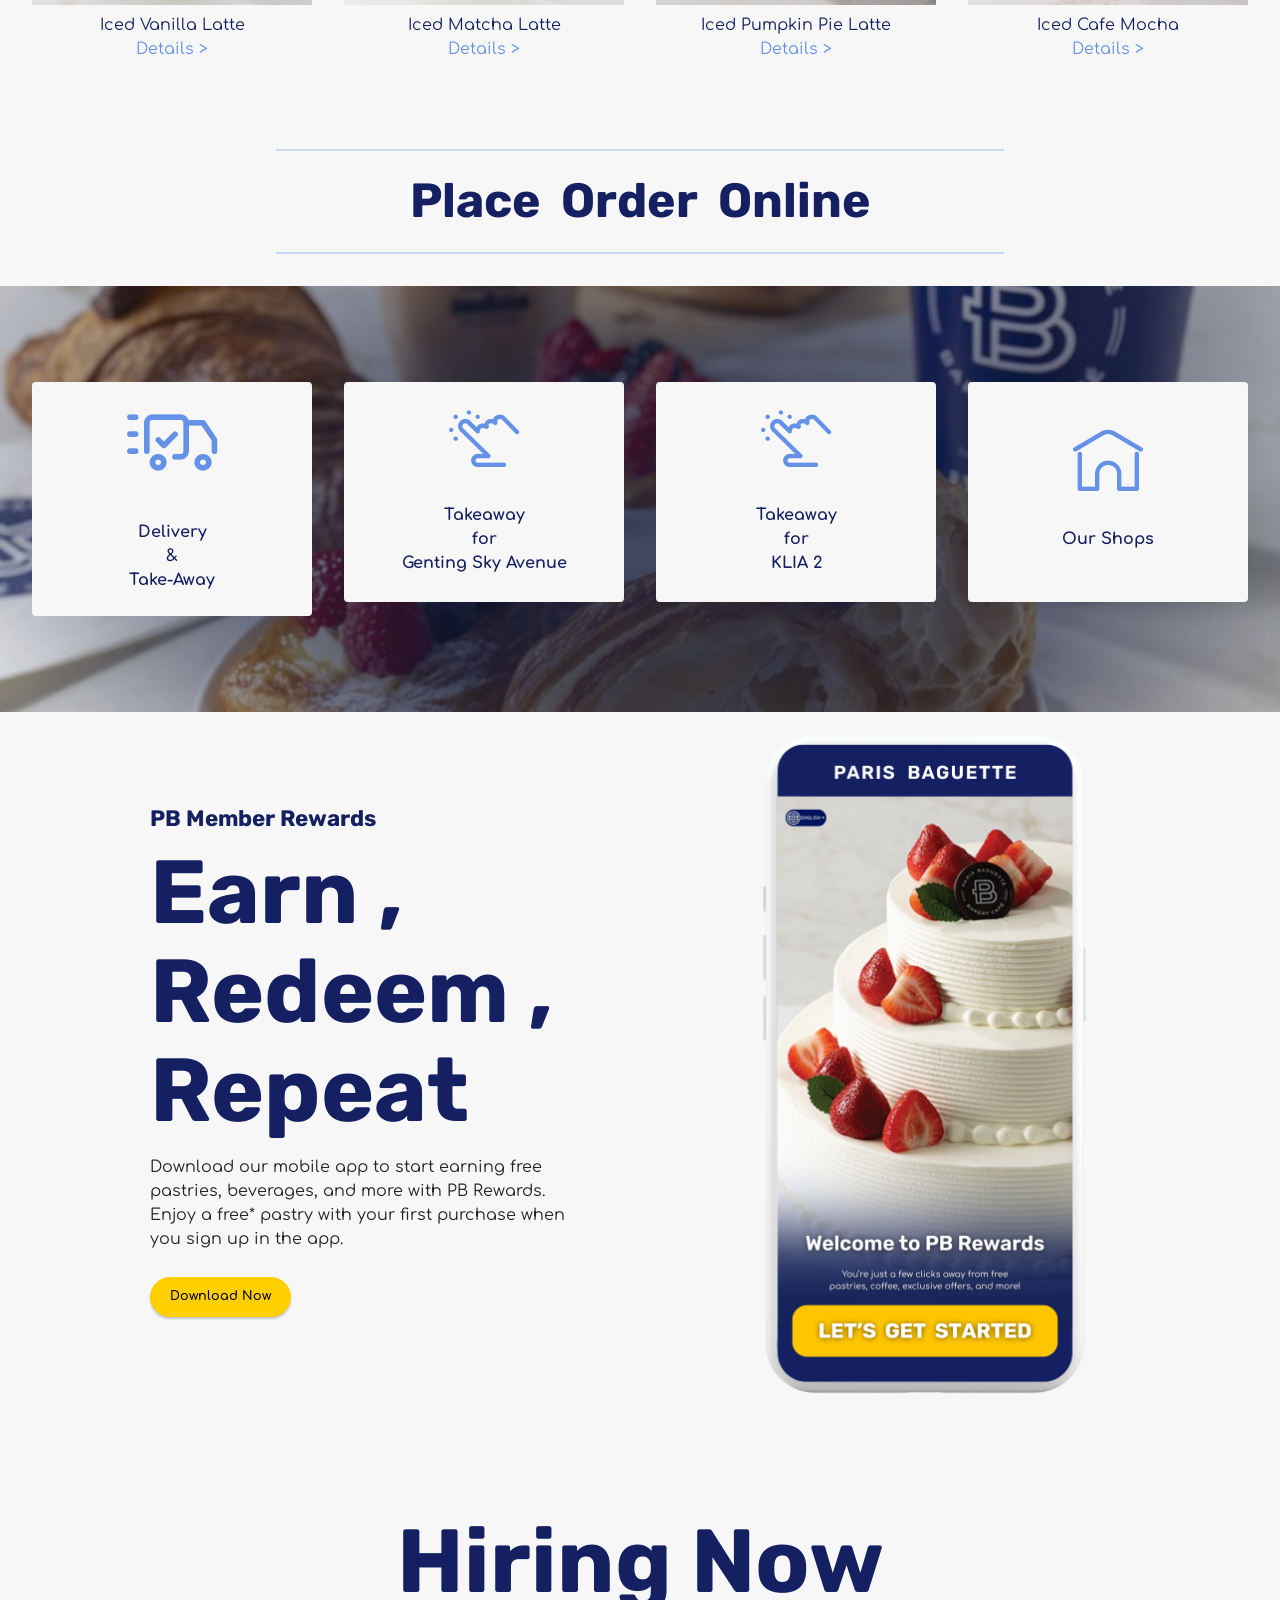
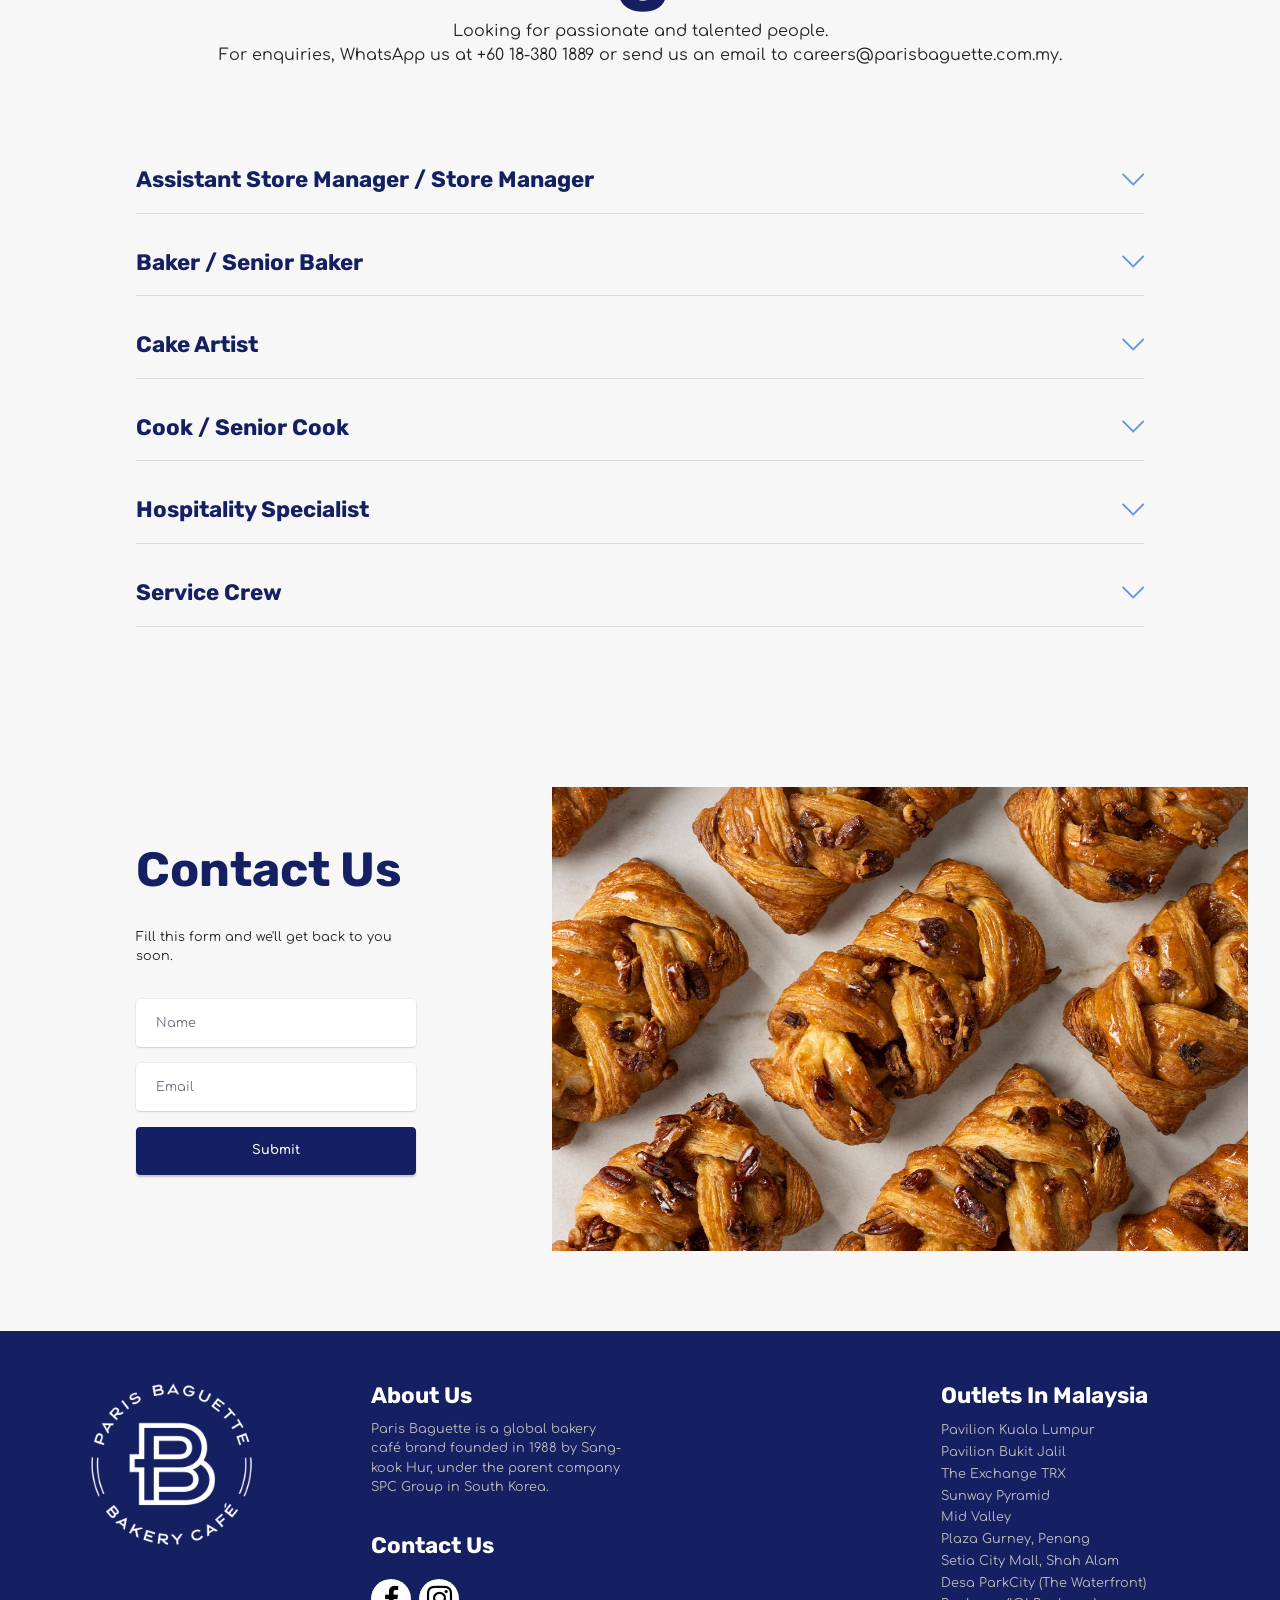
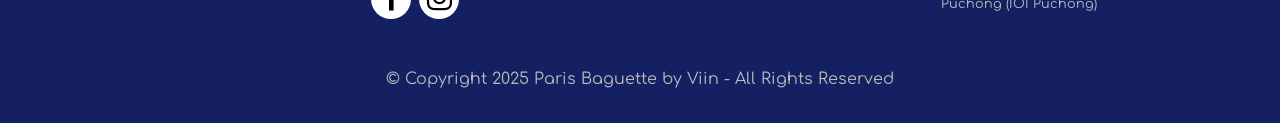
==== commit c53c4b01: "Update index.html" ====
--- a/index.html
+++ b/index.html
@@ -771,9 +771,8 @@
             </div>
         </div>
     </div>
-</section><section class="display-7" style="padding: 0;align-items: center;justify-content: center;flex-wrap: wrap;    align-content: center;display: flex;position: relative;height: 4rem;"><a href="https://mobiri.se/4250575" style="flex: 1 1;height: 4rem;position: absolute;width: 100%;z-index: 1;"><img alt="" style="height: 4rem;" src="[data-uri]"></a><p style="margin: 0;text-align: center;" class="display-7">&#8204;</p><a style="z-index:1" href="https://mobirise.com/offline-website-builder.html">Offline Website Software</a></section><script src="assets/bootstrap/js/bootstrap.bundle.min.js"></script>  <script src="assets/parallax/jarallax.js"></script>  <script src="assets/smoothscroll/smooth-scroll.js"></script>  <script src="assets/ytplayer/index.js"></script>  <script src="assets/dropdown/js/navbar-dropdown.js"></script>  <script src="assets/mbr-switch-arrow/mbr-switch-arrow.js"></script>  <script src="assets/theme/js/script.js"></script>  <script src="assets/formoid/formoid.min.js"></script>  
-  
+</section>  
   
   <input name="animation" type="hidden">
   </body>
-</html>+</html>
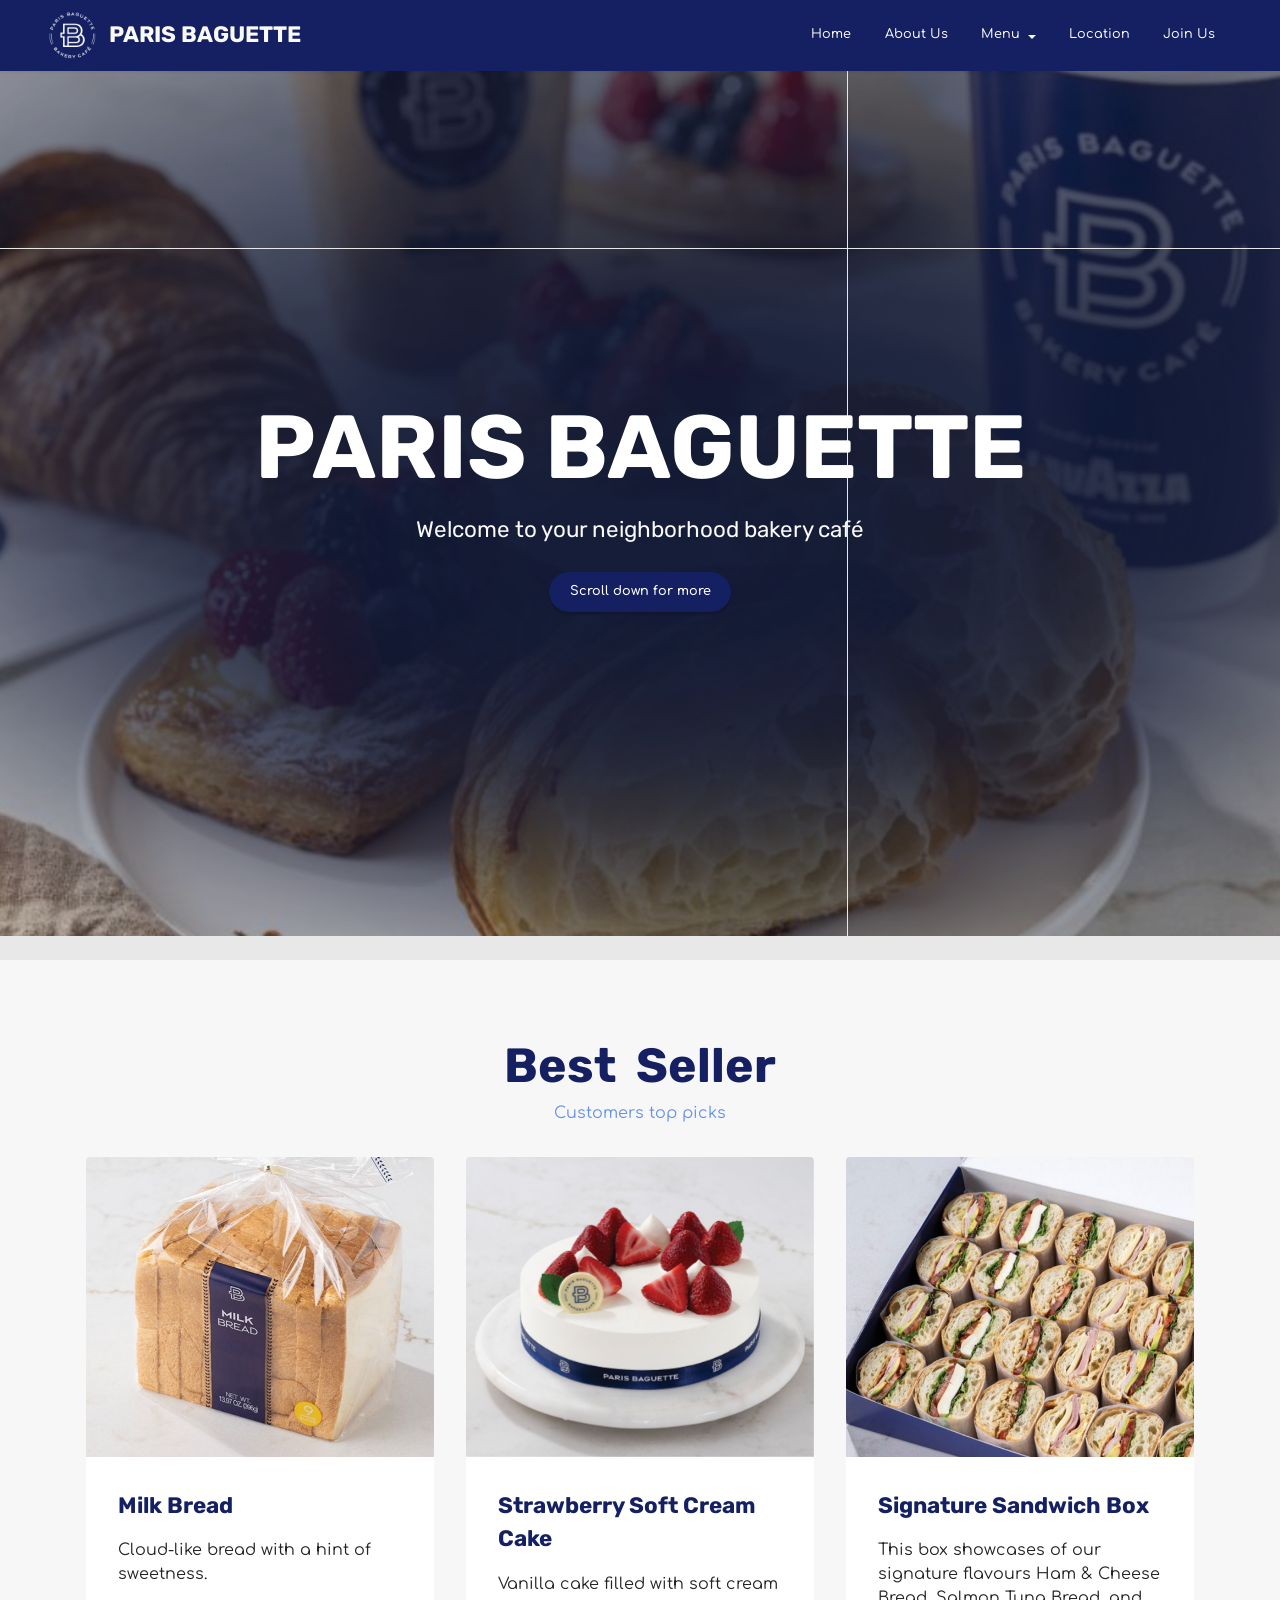
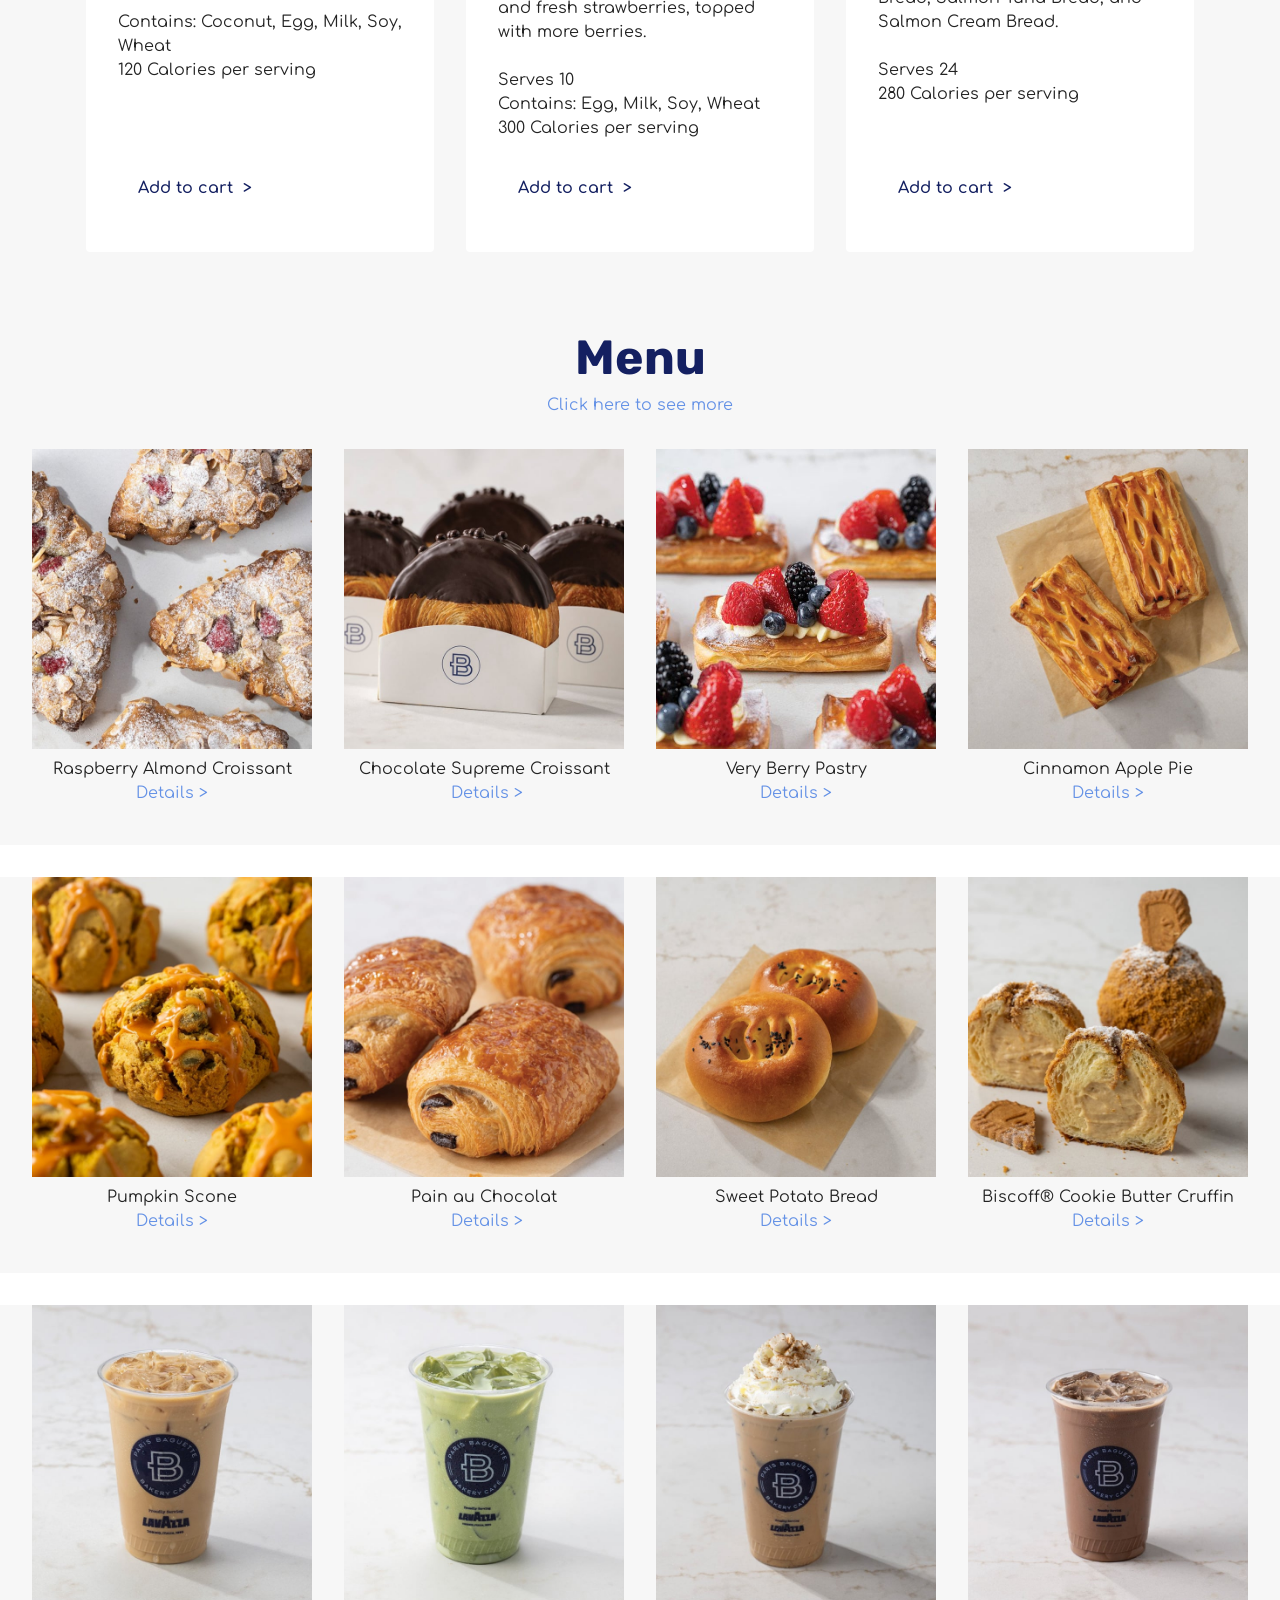
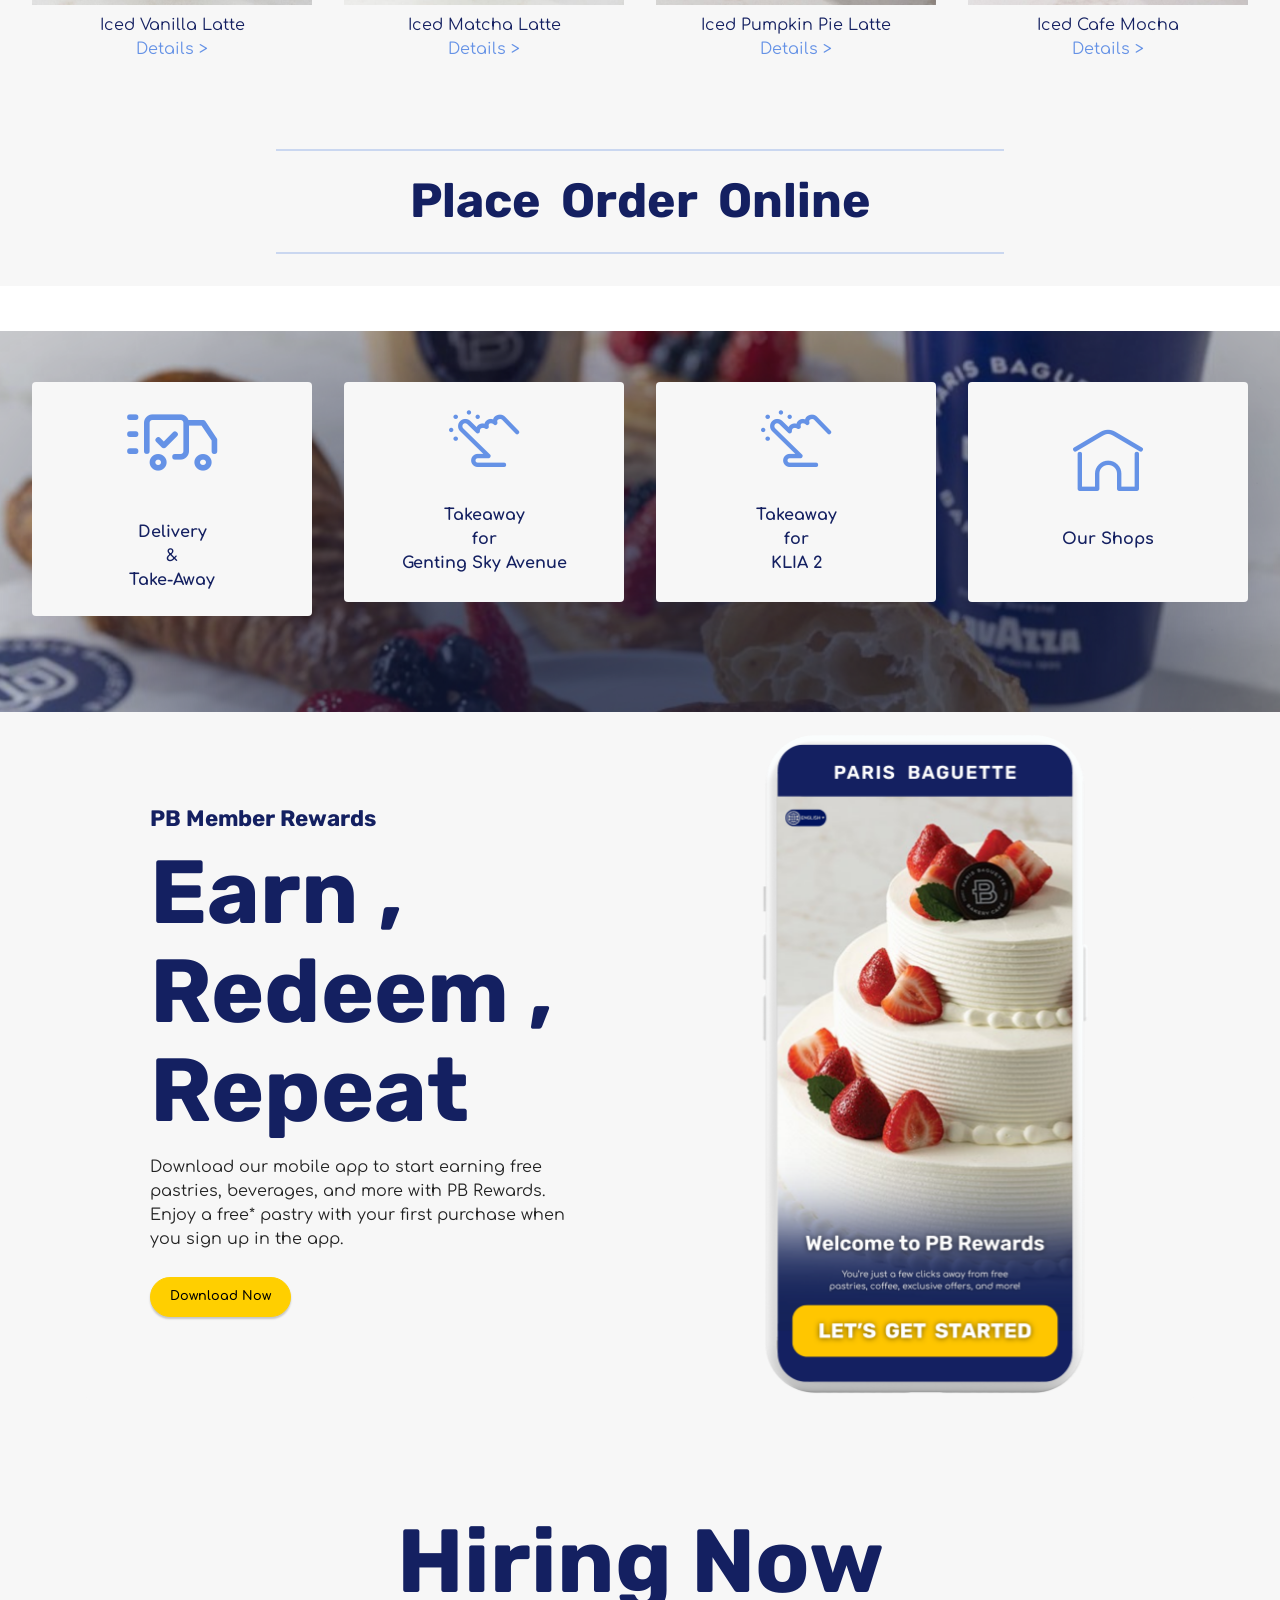
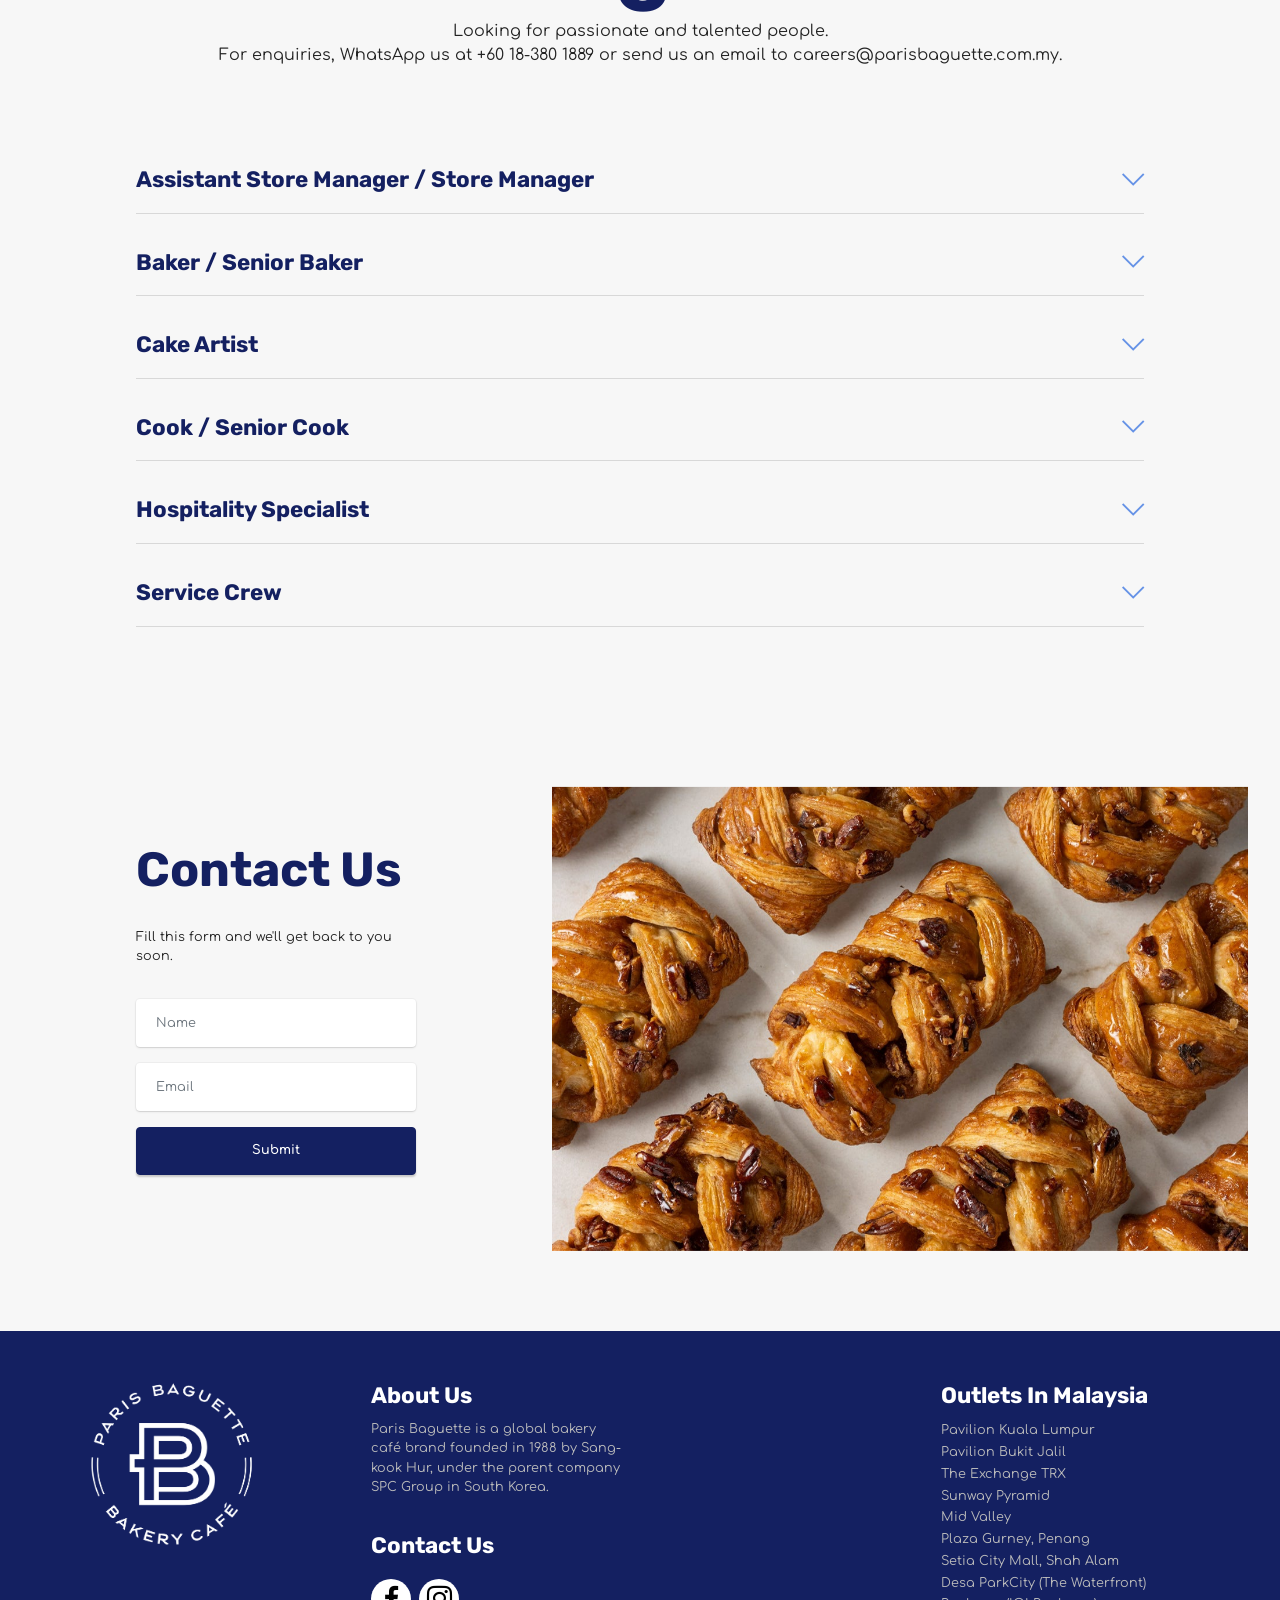
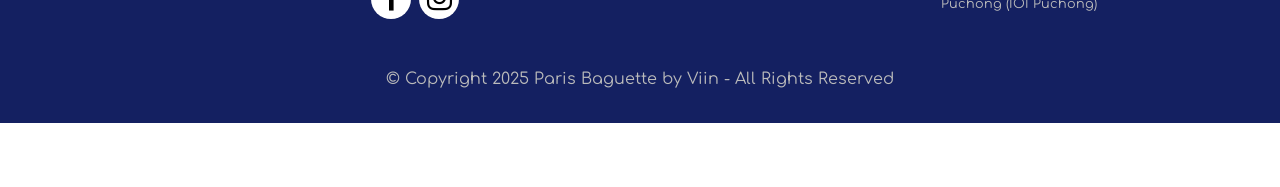
==== commit 4cb0b289: "create github pages" ====
--- a/index.html
+++ b/index.html
@@ -28,7 +28,7 @@
   <noscript><link rel="stylesheet" href="https://fonts.googleapis.com/css?family=Rubik:300,400,500,600,700,800,900,300i,400i,500i,600i,700i,800i,900i&display=swap"></noscript>
   <link rel="preload" href="https://fonts.googleapis.com/css?family=Comfortaa:300,400,500,600,700&display=swap" as="style" onload="this.onload=null;this.rel='stylesheet'">
   <noscript><link rel="stylesheet" href="https://fonts.googleapis.com/css?family=Comfortaa:300,400,500,600,700&display=swap"></noscript>
-  <link rel="preload" as="style" href="assets/mobirise/css/mbr-additional.css?v=4Z20qX"><link rel="stylesheet" href="assets/mobirise/css/mbr-additional.css?v=4Z20qX" type="text/css">
+  <link rel="preload" as="style" href="assets/mobirise/css/mbr-additional.css?v=t0d8aP"><link rel="stylesheet" href="assets/mobirise/css/mbr-additional.css?v=t0d8aP" type="text/css">
 
   
   
@@ -59,7 +59,7 @@
             <div class="collapse navbar-collapse" id="navbarSupportedContent">
                 <ul class="navbar-nav nav-dropdown nav-right" data-app-modern-menu="true"><li class="nav-item"><a class="nav-link link text-white text-primary display-4" href="index.html">Home</a></li>
                     <li class="nav-item"><a class="nav-link link text-white text-primary display-4" href="aboutus.html">About Us</a></li>
-                    <li class="nav-item dropdown"><a class="nav-link link text-white dropdown-toggle display-4" href="https://mobiri.se" data-toggle="dropdown-submenu" data-bs-toggle="dropdown" data-bs-auto-close="outside" aria-expanded="false">Menu</a><div class="dropdown-menu" aria-labelledby="dropdown-866"><a class="text-white show dropdown-item text-primary display-4" href="sweetnpastries.html">Sweets &amp; Pastries</a><a class="text-white dropdown-item text-primary display-4" href="cake.html">Cakes</a><a class="text-white dropdown-item text-primary display-4" href="salad.html">Salad &amp; Sandwiches&nbsp;</a><a class="text-white show dropdown-item text-primary display-4" href="beverage.html">Beverage</a></div></li><li class="nav-item"><a class="nav-link link text-white text-primary display-4" href="location.html">Location</a></li><li class="nav-item"><a class="nav-link link text-white text-primary display-4" href="joinus.html">Join Us</a></li></ul>
+                    <li class="nav-item dropdown"><a class="nav-link link text-white dropdown-toggle show display-4" href="https://mobiri.se" data-toggle="dropdown-submenu" data-bs-toggle="dropdown" data-bs-auto-close="outside" aria-expanded="false">Menu</a><div class="dropdown-menu show" aria-labelledby="dropdown-866" data-bs-popper="none"><a class="text-white show dropdown-item text-primary display-4" href="sweetnpastries.html">Sweets &amp; Pastries</a><a class="text-white dropdown-item text-primary display-4" href="cake.html">Cakes</a><a class="text-white dropdown-item text-primary display-4" href="salad.html">Salad &amp; Sandwiches&nbsp;</a><a class="text-white show dropdown-item text-primary display-4" href="beverage.html">Beverage</a><a class="text-white show dropdown-item display-4" href="https://mobiri.se">New Item</a></div></li><li class="nav-item"><a class="nav-link link text-white text-primary display-4" href="location.html">Location</a></li><li class="nav-item"><a class="nav-link link text-white text-primary display-4" href="joinus.html">Join Us</a></li></ul>
                 
                 
             </div>
@@ -153,8 +153,8 @@
         </div>
         <div class="row mbr-gallery mt-4">
             <div class="col-12 col-md-6 col-lg-3 item gallery-image">
-                <div class="item-wrapper" data-toggle="modal" data-bs-toggle="modal" data-target="#uZ65i1Qhqz-modal" data-bs-target="#uZ65i1Qhqz-modal">
-                    <img class="w-100" src="assets/images/4c809aa4f9be48e7ba5c956a6582002a-1032x688.jpg" alt="Mobirise Website Builder" data-slide-to="0" data-bs-slide-to="0" data-target="#lb-uZ65i1Qhqz" data-bs-target="#lb-uZ65i1Qhqz">
+                <div class="item-wrapper" data-toggle="modal" data-bs-toggle="modal" data-target="#uZ6jUhcAJf-modal" data-bs-target="#uZ6jUhcAJf-modal">
+                    <img class="w-100" src="assets/images/4c809aa4f9be48e7ba5c956a6582002a-1032x688.jpg" alt="Mobirise Website Builder" data-slide-to="0" data-bs-slide-to="0" data-target="#lb-uZ6jUhcAJf" data-bs-target="#lb-uZ6jUhcAJf">
                     <div class="icon-wrapper">
                         <span class="mobi-mbri mobi-mbri-search mbr-iconfont mbr-iconfont-btn"></span>
                     </div>
@@ -162,8 +162,8 @@
                 <h6 class="mbr-item-subtitle mbr-fonts-style align-center mb-2 mt-2 display-7">Raspberry Almond Croissant<br><a href="https://parisbaguette.com/product/raspberry-almond-croissant/" class="text-primary" target="_blank">Details &gt;</a></h6>
             </div>
             <div class="col-12 col-md-6 col-lg-3 item gallery-image">
-                <div class="item-wrapper" data-toggle="modal" data-bs-toggle="modal" data-target="#uZ65i1Qhqz-modal" data-bs-target="#uZ65i1Qhqz-modal">
-                    <img class="w-100" src="assets/images/c87c25cf532d402f8b388dc1d1d20bae-1032x688.jpg" alt="Mobirise Website Builder" data-slide-to="1" data-bs-slide-to="1" data-target="#lb-uZ65i1Qhqz" data-bs-target="#lb-uZ65i1Qhqz">
+                <div class="item-wrapper" data-toggle="modal" data-bs-toggle="modal" data-target="#uZ6jUhcAJf-modal" data-bs-target="#uZ6jUhcAJf-modal">
+                    <img class="w-100" src="assets/images/c87c25cf532d402f8b388dc1d1d20bae-1032x688.jpg" alt="Mobirise Website Builder" data-slide-to="1" data-bs-slide-to="1" data-target="#lb-uZ6jUhcAJf" data-bs-target="#lb-uZ6jUhcAJf">
                     <div class="icon-wrapper">
                         <span class="mobi-mbri mobi-mbri-search mbr-iconfont mbr-iconfont-btn"></span>
                     </div>
@@ -171,8 +171,8 @@
                 <h6 class="mbr-item-subtitle mbr-fonts-style align-center mb-2 mt-2 display-7">Chocolate Supreme Croissant<br>&nbsp;<a href="https://parisbaguette.com/product/chocolate-supreme-croissant/" class="text-primary" target="_blank">Details &gt;</a></h6>
             </div>
             <div class="col-12 col-md-6 col-lg-3 item gallery-image">
-                <div class="item-wrapper" data-toggle="modal" data-bs-toggle="modal" data-target="#uZ65i1Qhqz-modal" data-bs-target="#uZ65i1Qhqz-modal">
-                    <img class="w-100" src="assets/images/core-veryberrypastry-768x512.jpg" alt="Mobirise Website Builder" data-slide-to="2" data-bs-slide-to="2" data-target="#lb-uZ65i1Qhqz" data-bs-target="#lb-uZ65i1Qhqz">
+                <div class="item-wrapper" data-toggle="modal" data-bs-toggle="modal" data-target="#uZ6jUhcAJf-modal" data-bs-target="#uZ6jUhcAJf-modal">
+                    <img class="w-100" src="assets/images/core-veryberrypastry-768x512.jpg" alt="Mobirise Website Builder" data-slide-to="2" data-bs-slide-to="2" data-target="#lb-uZ6jUhcAJf" data-bs-target="#lb-uZ6jUhcAJf">
                     <div class="icon-wrapper">
                         <span class="mobi-mbri mobi-mbri-search mbr-iconfont mbr-iconfont-btn"></span>
                     </div>
@@ -180,8 +180,8 @@
                 <h6 class="mbr-item-subtitle mbr-fonts-style align-center mb-2 mt-2 display-7"><div>Very Berry Pastry</div><a href="https://parisbaguette.com/product/very-berry-pastry/" class="text-primary" target="_blank">Details &gt;</a></h6>
             </div>
             <div class="col-12 col-md-6 col-lg-3 item gallery-image">
-                <div class="item-wrapper" data-toggle="modal" data-bs-toggle="modal" data-target="#uZ65i1Qhqz-modal" data-bs-target="#uZ65i1Qhqz-modal">
-                    <img class="w-100" src="assets/images/2c24c5058b1240c08be8bcd31326c07a-1032x688.jpg" alt="Mobirise Website Builder" data-slide-to="3" data-bs-slide-to="3" data-target="#lb-uZ65i1Qhqz" data-bs-target="#lb-uZ65i1Qhqz">
+                <div class="item-wrapper" data-toggle="modal" data-bs-toggle="modal" data-target="#uZ6jUhcAJf-modal" data-bs-target="#uZ6jUhcAJf-modal">
+                    <img class="w-100" src="assets/images/2c24c5058b1240c08be8bcd31326c07a-1032x688.jpg" alt="Mobirise Website Builder" data-slide-to="3" data-bs-slide-to="3" data-target="#lb-uZ6jUhcAJf" data-bs-target="#lb-uZ6jUhcAJf">
                     <div class="icon-wrapper">
                         <span class="mobi-mbri mobi-mbri-search mbr-iconfont mbr-iconfont-btn"></span>
                     </div>
@@ -190,11 +190,11 @@
             </div>
         </div>
 
-        <div class="modal mbr-slider" tabindex="-1" role="dialog" aria-hidden="true" id="uZ65i1Qhqz-modal">
+        <div class="modal mbr-slider" tabindex="-1" role="dialog" aria-hidden="true" id="uZ6jUhcAJf-modal">
             <div class="modal-dialog" role="document">
                 <div class="modal-content">
                     <div class="modal-body">
-                        <div class="carousel slide carousel-fade" id="lb-uZ65i1Qhqz" data-interval="5000" data-bs-interval="5000">
+                        <div class="carousel slide carousel-fade" id="lb-uZ6jUhcAJf" data-interval="5000" data-bs-interval="5000">
                             <div class="carousel-inner">
                                 <div class="carousel-item active">
                                     <img class="d-block w-100" src="assets/images/4c809aa4f9be48e7ba5c956a6582002a-1032x688.jpg" alt="Mobirise Website Builder">
@@ -210,18 +210,18 @@
                                 </div>
                             </div>
                             <ol class="carousel-indicators">
-                                <li data-slide-to="0" data-bs-slide-to="0" class="active" data-target="#lb-uZ65i1Qhqz" data-bs-target="#lb-uZ65i1Qhqz"></li>
-                                <li data-slide-to="1" data-bs-slide-to="1" data-target="#lb-uZ65i1Qhqz" data-bs-target="#lb-uZ65i1Qhqz"></li>
-                                <li data-slide-to="2" data-bs-slide-to="2" data-target="#lb-uZ65i1Qhqz" data-bs-target="#lb-uZ65i1Qhqz"></li>
-                                <li data-slide-to="3" data-bs-slide-to="3" data-target="#lb-uZ65i1Qhqz" data-bs-target="#lb-uZ65i1Qhqz"></li>
+                                <li data-slide-to="0" data-bs-slide-to="0" class="active" data-target="#lb-uZ6jUhcAJf" data-bs-target="#lb-uZ6jUhcAJf"></li>
+                                <li data-slide-to="1" data-bs-slide-to="1" data-target="#lb-uZ6jUhcAJf" data-bs-target="#lb-uZ6jUhcAJf"></li>
+                                <li data-slide-to="2" data-bs-slide-to="2" data-target="#lb-uZ6jUhcAJf" data-bs-target="#lb-uZ6jUhcAJf"></li>
+                                <li data-slide-to="3" data-bs-slide-to="3" data-target="#lb-uZ6jUhcAJf" data-bs-target="#lb-uZ6jUhcAJf"></li>
                             </ol>
                             <a role="button" href="" class="close" data-dismiss="modal" data-bs-dismiss="modal" aria-label="Close">
                             </a>
-                            <a class="carousel-control-prev carousel-control" role="button" data-slide="prev" data-bs-slide="prev" href="#lb-uZ65i1Qhqz">
+                            <a class="carousel-control-prev carousel-control" role="button" data-slide="prev" data-bs-slide="prev" href="#lb-uZ6jUhcAJf">
                                 <span class="mobi-mbri mobi-mbri-arrow-prev" aria-hidden="true"></span>
                                 <span class="sr-only visually-hidden">Previous</span>
                             </a>
-                            <a class="carousel-control-next carousel-control" role="button" data-slide="next" data-bs-slide="next" href="#lb-uZ65i1Qhqz">
+                            <a class="carousel-control-next carousel-control" role="button" data-slide="next" data-bs-slide="next" href="#lb-uZ6jUhcAJf">
                                 <span class="mobi-mbri mobi-mbri-arrow-next" aria-hidden="true"></span>
                                 <span class="sr-only visually-hidden">Next</span>
                             </a>
@@ -243,8 +243,8 @@
         
         <div class="row mbr-gallery mt-4">
             <div class="col-12 col-md-6 col-lg-3 item gallery-image">
-                <div class="item-wrapper" data-toggle="modal" data-bs-toggle="modal" data-target="#uZ65i2oUSh-modal" data-bs-target="#uZ65i2oUSh-modal">
-                    <img class="w-100" src="assets/images/87ec8b48a53c41a0b5e3b34c0f034288-1032x688.jpg" alt="Mobirise Website Builder" data-slide-to="0" data-bs-slide-to="0" data-target="#lb-uZ65i2oUSh" data-bs-target="#lb-uZ65i2oUSh">
+                <div class="item-wrapper" data-toggle="modal" data-bs-toggle="modal" data-target="#uZ6jUhMoxE-modal" data-bs-target="#uZ6jUhMoxE-modal">
+                    <img class="w-100" src="assets/images/87ec8b48a53c41a0b5e3b34c0f034288-1032x688.jpg" alt="Mobirise Website Builder" data-slide-to="0" data-bs-slide-to="0" data-target="#lb-uZ6jUhMoxE" data-bs-target="#lb-uZ6jUhMoxE">
                     <div class="icon-wrapper">
                         <span class="mobi-mbri mobi-mbri-search mbr-iconfont mbr-iconfont-btn"></span>
                     </div>
@@ -252,8 +252,8 @@
                 <h6 class="mbr-item-subtitle mbr-fonts-style align-center mb-2 mt-2 display-7">Pumpkin Scone<br><a href="https://parisbaguette.com/product/pumpkin-scone/" class="text-primary" target="_blank">Details &gt;</a></h6>
             </div>
             <div class="col-12 col-md-6 col-lg-3 item gallery-image">
-                <div class="item-wrapper" data-toggle="modal" data-bs-toggle="modal" data-target="#uZ65i2oUSh-modal" data-bs-target="#uZ65i2oUSh-modal">
-                    <img class="w-100" src="assets/images/5e0d8bb6a2804c3bb837356ed653a261-1032x688.jpg" alt="Mobirise Website Builder" data-slide-to="1" data-bs-slide-to="1" data-target="#lb-uZ65i2oUSh" data-bs-target="#lb-uZ65i2oUSh">
+                <div class="item-wrapper" data-toggle="modal" data-bs-toggle="modal" data-target="#uZ6jUhMoxE-modal" data-bs-target="#uZ6jUhMoxE-modal">
+                    <img class="w-100" src="assets/images/5e0d8bb6a2804c3bb837356ed653a261-1032x688.jpg" alt="Mobirise Website Builder" data-slide-to="1" data-bs-slide-to="1" data-target="#lb-uZ6jUhMoxE" data-bs-target="#lb-uZ6jUhMoxE">
                     <div class="icon-wrapper">
                         <span class="mobi-mbri mobi-mbri-search mbr-iconfont mbr-iconfont-btn"></span>
                     </div>
@@ -261,8 +261,8 @@
                 <h6 class="mbr-item-subtitle mbr-fonts-style align-center mb-2 mt-2 display-7">Pain au Chocolat<br>&nbsp;<a href="https://parisbaguette.com/product/pain-au-chocolat/" class="text-primary" target="_blank">Details &gt;</a></h6>
             </div>
             <div class="col-12 col-md-6 col-lg-3 item gallery-image">
-                <div class="item-wrapper" data-toggle="modal" data-bs-toggle="modal" data-target="#uZ65i2oUSh-modal" data-bs-target="#uZ65i2oUSh-modal">
-                    <img class="w-100" src="assets/images/4abb4287fa034d8b955b090a6a583993-1032x688.jpg" alt="Mobirise Website Builder" data-slide-to="2" data-bs-slide-to="2" data-target="#lb-uZ65i2oUSh" data-bs-target="#lb-uZ65i2oUSh">
+                <div class="item-wrapper" data-toggle="modal" data-bs-toggle="modal" data-target="#uZ6jUhMoxE-modal" data-bs-target="#uZ6jUhMoxE-modal">
+                    <img class="w-100" src="assets/images/4abb4287fa034d8b955b090a6a583993-1032x688.jpg" alt="Mobirise Website Builder" data-slide-to="2" data-bs-slide-to="2" data-target="#lb-uZ6jUhMoxE" data-bs-target="#lb-uZ6jUhMoxE">
                     <div class="icon-wrapper">
                         <span class="mobi-mbri mobi-mbri-search mbr-iconfont mbr-iconfont-btn"></span>
                     </div>
@@ -270,8 +270,8 @@
                 <h6 class="mbr-item-subtitle mbr-fonts-style align-center mb-2 mt-2 display-7"><div><span style="font-size: calc(1rem + 0 * ((100vw - 20rem) / 28));">Sweet Potato Bread</span><br></div><a href="https://parisbaguette.com/product/sweet-potato-bread/" class="text-primary" target="_blank">Details &gt;</a></h6>
             </div>
             <div class="col-12 col-md-6 col-lg-3 item gallery-image">
-                <div class="item-wrapper" data-toggle="modal" data-bs-toggle="modal" data-target="#uZ65i2oUSh-modal" data-bs-target="#uZ65i2oUSh-modal">
-                    <img class="w-100" src="assets/images/372d1c4aa79e46ca93359b4dd7a50dd8-1032x688.jpg" alt="Mobirise Website Builder" data-slide-to="3" data-bs-slide-to="3" data-target="#lb-uZ65i2oUSh" data-bs-target="#lb-uZ65i2oUSh">
+                <div class="item-wrapper" data-toggle="modal" data-bs-toggle="modal" data-target="#uZ6jUhMoxE-modal" data-bs-target="#uZ6jUhMoxE-modal">
+                    <img class="w-100" src="assets/images/372d1c4aa79e46ca93359b4dd7a50dd8-1032x688.jpg" alt="Mobirise Website Builder" data-slide-to="3" data-bs-slide-to="3" data-target="#lb-uZ6jUhMoxE" data-bs-target="#lb-uZ6jUhMoxE">
                     <div class="icon-wrapper">
                         <span class="mobi-mbri mobi-mbri-search mbr-iconfont mbr-iconfont-btn"></span>
                     </div>
@@ -280,11 +280,11 @@
             </div>
         </div>
 
-        <div class="modal mbr-slider" tabindex="-1" role="dialog" aria-hidden="true" id="uZ65i2oUSh-modal">
+        <div class="modal mbr-slider" tabindex="-1" role="dialog" aria-hidden="true" id="uZ6jUhMoxE-modal">
             <div class="modal-dialog" role="document">
                 <div class="modal-content">
                     <div class="modal-body">
-                        <div class="carousel slide carousel-fade" id="lb-uZ65i2oUSh" data-interval="5000" data-bs-interval="5000">
+                        <div class="carousel slide carousel-fade" id="lb-uZ6jUhMoxE" data-interval="5000" data-bs-interval="5000">
                             <div class="carousel-inner">
                                 <div class="carousel-item active">
                                     <img class="d-block w-100" src="assets/images/87ec8b48a53c41a0b5e3b34c0f034288-1032x688.jpg" alt="Mobirise Website Builder">
@@ -300,18 +300,18 @@
                                 </div>
                             </div>
                             <ol class="carousel-indicators">
-                                <li data-slide-to="0" data-bs-slide-to="0" class="active" data-target="#lb-uZ65i2oUSh" data-bs-target="#lb-uZ65i2oUSh"></li>
-                                <li data-slide-to="1" data-bs-slide-to="1" data-target="#lb-uZ65i2oUSh" data-bs-target="#lb-uZ65i2oUSh"></li>
-                                <li data-slide-to="2" data-bs-slide-to="2" data-target="#lb-uZ65i2oUSh" data-bs-target="#lb-uZ65i2oUSh"></li>
-                                <li data-slide-to="3" data-bs-slide-to="3" data-target="#lb-uZ65i2oUSh" data-bs-target="#lb-uZ65i2oUSh"></li>
+                                <li data-slide-to="0" data-bs-slide-to="0" class="active" data-target="#lb-uZ6jUhMoxE" data-bs-target="#lb-uZ6jUhMoxE"></li>
+                                <li data-slide-to="1" data-bs-slide-to="1" data-target="#lb-uZ6jUhMoxE" data-bs-target="#lb-uZ6jUhMoxE"></li>
+                                <li data-slide-to="2" data-bs-slide-to="2" data-target="#lb-uZ6jUhMoxE" data-bs-target="#lb-uZ6jUhMoxE"></li>
+                                <li data-slide-to="3" data-bs-slide-to="3" data-target="#lb-uZ6jUhMoxE" data-bs-target="#lb-uZ6jUhMoxE"></li>
                             </ol>
                             <a role="button" href="" class="close" data-dismiss="modal" data-bs-dismiss="modal" aria-label="Close">
                             </a>
-                            <a class="carousel-control-prev carousel-control" role="button" data-slide="prev" data-bs-slide="prev" href="#lb-uZ65i2oUSh">
+                            <a class="carousel-control-prev carousel-control" role="button" data-slide="prev" data-bs-slide="prev" href="#lb-uZ6jUhMoxE">
                                 <span class="mobi-mbri mobi-mbri-arrow-prev" aria-hidden="true"></span>
                                 <span class="sr-only visually-hidden">Previous</span>
                             </a>
-                            <a class="carousel-control-next carousel-control" role="button" data-slide="next" data-bs-slide="next" href="#lb-uZ65i2oUSh">
+                            <a class="carousel-control-next carousel-control" role="button" data-slide="next" data-bs-slide="next" href="#lb-uZ6jUhMoxE">
                                 <span class="mobi-mbri mobi-mbri-arrow-next" aria-hidden="true"></span>
                                 <span class="sr-only visually-hidden">Next</span>
                             </a>
@@ -333,8 +333,8 @@
         
         <div class="row mbr-gallery mt-4">
             <div class="col-12 col-md-6 col-lg-3 item gallery-image">
-                <div class="item-wrapper" data-toggle="modal" data-bs-toggle="modal" data-target="#uZ65i2Xca7-modal" data-bs-target="#uZ65i2Xca7-modal">
-                    <img class="w-100" src="assets/images/d1cf5ee4a7244867afe47fcf6f070011-13-1032x688.jpg" alt="Mobirise Website Builder" data-slide-to="0" data-bs-slide-to="0" data-target="#lb-uZ65i2Xca7" data-bs-target="#lb-uZ65i2Xca7">
+                <div class="item-wrapper" data-toggle="modal" data-bs-toggle="modal" data-target="#uZ6jUingOC-modal" data-bs-target="#uZ6jUingOC-modal">
+                    <img class="w-100" src="assets/images/d1cf5ee4a7244867afe47fcf6f070011-13-1032x688.jpg" alt="Mobirise Website Builder" data-slide-to="0" data-bs-slide-to="0" data-target="#lb-uZ6jUingOC" data-bs-target="#lb-uZ6jUingOC">
                     <div class="icon-wrapper">
                         <span class="mobi-mbri mobi-mbri-search mbr-iconfont mbr-iconfont-btn"></span>
                     </div>
@@ -342,8 +342,8 @@
                 <h6 class="mbr-item-subtitle mbr-fonts-style align-center mb-2 mt-2 display-7"><div>Iced Vanilla Latte</div><a href="https://parisbaguette.com/product/ny-style-cheesecake/" class="text-primary" target="_blank"></a><a href="https://parisbaguette.com/product/iced-vanilla-latte/" class="text-primary" target="_blank">Details </a><em><a href="https://parisbaguette.com/product/iced-vanilla-latte/" class="text-primary" target="_blank">&gt;</a></em></h6>
             </div>
             <div class="col-12 col-md-6 col-lg-3 item gallery-image">
-                <div class="item-wrapper" data-toggle="modal" data-bs-toggle="modal" data-target="#uZ65i2Xca7-modal" data-bs-target="#uZ65i2Xca7-modal">
-                    <img class="w-100" src="assets/images/ca6bec3d484341f797918696a93b6476-2-1032x688.jpg" alt="Mobirise Website Builder" data-slide-to="1" data-bs-slide-to="1" data-target="#lb-uZ65i2Xca7" data-bs-target="#lb-uZ65i2Xca7">
+                <div class="item-wrapper" data-toggle="modal" data-bs-toggle="modal" data-target="#uZ6jUingOC-modal" data-bs-target="#uZ6jUingOC-modal">
+                    <img class="w-100" src="assets/images/ca6bec3d484341f797918696a93b6476-2-1032x688.jpg" alt="Mobirise Website Builder" data-slide-to="1" data-bs-slide-to="1" data-target="#lb-uZ6jUingOC" data-bs-target="#lb-uZ6jUingOC">
                     <div class="icon-wrapper">
                         <span class="mobi-mbri mobi-mbri-search mbr-iconfont mbr-iconfont-btn"></span>
                     </div>
@@ -351,8 +351,8 @@
                 <h6 class="mbr-item-subtitle mbr-fonts-style align-center mb-2 mt-2 display-7">Iced Matcha Latte<br><a href="https://parisbaguette.com/product/iced-matcha-latte/" class="text-primary" target="_blank">Details &gt;</a></h6>
             </div>
             <div class="col-12 col-md-6 col-lg-3 item gallery-image">
-                <div class="item-wrapper" data-toggle="modal" data-bs-toggle="modal" data-target="#uZ65i2Xca7-modal" data-bs-target="#uZ65i2Xca7-modal">
-                    <img class="w-100" src="assets/images/25c8cf2739574cb4937061c32b51b33a-1032x688.jpg" alt="Mobirise Website Builder" data-slide-to="2" data-bs-slide-to="2" data-target="#lb-uZ65i2Xca7" data-bs-target="#lb-uZ65i2Xca7">
+                <div class="item-wrapper" data-toggle="modal" data-bs-toggle="modal" data-target="#uZ6jUingOC-modal" data-bs-target="#uZ6jUingOC-modal">
+                    <img class="w-100" src="assets/images/25c8cf2739574cb4937061c32b51b33a-1032x688.jpg" alt="Mobirise Website Builder" data-slide-to="2" data-bs-slide-to="2" data-target="#lb-uZ6jUingOC" data-bs-target="#lb-uZ6jUingOC">
                     <div class="icon-wrapper">
                         <span class="mobi-mbri mobi-mbri-search mbr-iconfont mbr-iconfont-btn"></span>
                     </div>
@@ -360,8 +360,8 @@
                 <h6 class="mbr-item-subtitle mbr-fonts-style align-center mb-2 mt-2 display-7">Iced Pumpkin Pie Latte<br><a href="https://parisbaguette.com/product/iced-pumpkin-pie-latte/" class="text-primary" target="_blank">Details &gt;</a></h6>
             </div>
             <div class="col-12 col-md-6 col-lg-3 item gallery-image">
-                <div class="item-wrapper" data-toggle="modal" data-bs-toggle="modal" data-target="#uZ65i2Xca7-modal" data-bs-target="#uZ65i2Xca7-modal">
-                    <img class="w-100" src="assets/images/326986c8b4534d8f87eef8fe55c273b7-2-1032x688.jpg" alt="Mobirise Website Builder" data-slide-to="3" data-bs-slide-to="3" data-target="#lb-uZ65i2Xca7" data-bs-target="#lb-uZ65i2Xca7">
+                <div class="item-wrapper" data-toggle="modal" data-bs-toggle="modal" data-target="#uZ6jUingOC-modal" data-bs-target="#uZ6jUingOC-modal">
+                    <img class="w-100" src="assets/images/326986c8b4534d8f87eef8fe55c273b7-2-1032x688.jpg" alt="Mobirise Website Builder" data-slide-to="3" data-bs-slide-to="3" data-target="#lb-uZ6jUingOC" data-bs-target="#lb-uZ6jUingOC">
                     <div class="icon-wrapper">
                         <span class="mobi-mbri mobi-mbri-search mbr-iconfont mbr-iconfont-btn"></span>
                     </div>
@@ -370,11 +370,11 @@
             </div>
         </div>
 
-        <div class="modal mbr-slider" tabindex="-1" role="dialog" aria-hidden="true" id="uZ65i2Xca7-modal">
+        <div class="modal mbr-slider" tabindex="-1" role="dialog" aria-hidden="true" id="uZ6jUingOC-modal">
             <div class="modal-dialog" role="document">
                 <div class="modal-content">
                     <div class="modal-body">
-                        <div class="carousel slide carousel-fade" id="lb-uZ65i2Xca7" data-interval="10000" data-bs-interval="10000">
+                        <div class="carousel slide carousel-fade" id="lb-uZ6jUingOC" data-interval="10000" data-bs-interval="10000">
                             <div class="carousel-inner">
                                 <div class="carousel-item active">
                                     <img class="d-block w-100" src="assets/images/d1cf5ee4a7244867afe47fcf6f070011-13-1032x688.jpg" alt="Mobirise Website Builder">
@@ -390,18 +390,18 @@
                                 </div>
                             </div>
                             <ol class="carousel-indicators">
-                                <li data-slide-to="0" data-bs-slide-to="0" class="active" data-target="#lb-uZ65i2Xca7" data-bs-target="#lb-uZ65i2Xca7"></li>
-                                <li data-slide-to="1" data-bs-slide-to="1" data-target="#lb-uZ65i2Xca7" data-bs-target="#lb-uZ65i2Xca7"></li>
-                                <li data-slide-to="2" data-bs-slide-to="2" data-target="#lb-uZ65i2Xca7" data-bs-target="#lb-uZ65i2Xca7"></li>
-                                <li data-slide-to="3" data-bs-slide-to="3" data-target="#lb-uZ65i2Xca7" data-bs-target="#lb-uZ65i2Xca7"></li>
+                                <li data-slide-to="0" data-bs-slide-to="0" class="active" data-target="#lb-uZ6jUingOC" data-bs-target="#lb-uZ6jUingOC"></li>
+                                <li data-slide-to="1" data-bs-slide-to="1" data-target="#lb-uZ6jUingOC" data-bs-target="#lb-uZ6jUingOC"></li>
+                                <li data-slide-to="2" data-bs-slide-to="2" data-target="#lb-uZ6jUingOC" data-bs-target="#lb-uZ6jUingOC"></li>
+                                <li data-slide-to="3" data-bs-slide-to="3" data-target="#lb-uZ6jUingOC" data-bs-target="#lb-uZ6jUingOC"></li>
                             </ol>
                             <a role="button" href="" class="close" data-dismiss="modal" data-bs-dismiss="modal" aria-label="Close">
                             </a>
-                            <a class="carousel-control-prev carousel-control" role="button" data-slide="prev" data-bs-slide="prev" href="#lb-uZ65i2Xca7">
+                            <a class="carousel-control-prev carousel-control" role="button" data-slide="prev" data-bs-slide="prev" href="#lb-uZ6jUingOC">
                                 <span class="mobi-mbri mobi-mbri-arrow-prev" aria-hidden="true"></span>
                                 <span class="sr-only visually-hidden">Previous</span>
                             </a>
-                            <a class="carousel-control-next carousel-control" role="button" data-slide="next" data-bs-slide="next" href="#lb-uZ65i2Xca7">
+                            <a class="carousel-control-next carousel-control" role="button" data-slide="next" data-bs-slide="next" href="#lb-uZ6jUingOC">
                                 <span class="mobi-mbri mobi-mbri-arrow-next" aria-hidden="true"></span>
                                 <span class="sr-only visually-hidden">Next</span>
                             </a>
@@ -516,15 +516,15 @@
                     <h3 class="mbr-section-title mb-0 mbr-fonts-style display-1"><strong>Hiring Now</strong></h3>
                     <h4 class="mbr-section-subtitle mb-0 mt-2 mbr-fonts-style display-7">Looking for passionate and talented people.<div><span style="font-size: 1rem;">For enquiries, WhatsApp us at +60 18-380 1889 or send us an email to careers@parisbaguette.com.my.</span><br></div><br><div><br></div></h4>
                 </div>
-                <div id="bootstrap-accordion_21" class="panel-group accordionStyles accordion" role="tablist" aria-multiselectable="true">
+                <div id="bootstrap-accordion_9" class="panel-group accordionStyles accordion" role="tablist" aria-multiselectable="true">
                     <div class="card mb-3">
                         <div class="card-header" role="tab" id="headingOne">
-                            <a role="button" class="panel-title collapsed" data-toggle="collapse" data-bs-toggle="collapse" data-core="" href="#collapse1_21" aria-expanded="false" aria-controls="collapse1">
+                            <a role="button" class="panel-title collapsed" data-toggle="collapse" data-bs-toggle="collapse" data-core="" href="#collapse1_9" aria-expanded="false" aria-controls="collapse1">
                                 <h6 class="panel-title-edit mbr-fonts-style mb-0 display-5"><strong>Assistant Store Manager / Store Manager</strong></h6>
                                 <span class="sign mbr-iconfont mbri-arrow-down"></span>
                             </a>
                         </div>
-                        <div id="collapse1_21" class="panel-collapse noScroll collapse" role="tabpanel" aria-labelledby="headingOne" data-parent="#accordion" data-bs-parent="#bootstrap-accordion_21">
+                        <div id="collapse1_9" class="panel-collapse noScroll collapse" role="tabpanel" aria-labelledby="headingOne" data-parent="#accordion" data-bs-parent="#bootstrap-accordion_9">
                             <div class="panel-body">
                                 <p class="mbr-fonts-style panel-text display-4"><strong>Job Summary :</strong><br>The Assistant Store Manager / Store Manager bears the overall responsibility for the profitability of the chain restaurant outlet. He/she performs outlet-level support functions, such as customer service, scheduling, handling day-to-day operations, cashiering, closing of the till, ordering inventory, and back office support.
 <br>
@@ -544,12 +544,12 @@
                     </div>
                     <div class="card mb-3">
                         <div class="card-header" role="tab" id="headingOne">
-                            <a role="button" class="panel-title collapsed" data-toggle="collapse" data-bs-toggle="collapse" data-core="" href="#collapse2_21" aria-expanded="false" aria-controls="collapse2">
+                            <a role="button" class="panel-title collapsed" data-toggle="collapse" data-bs-toggle="collapse" data-core="" href="#collapse2_9" aria-expanded="false" aria-controls="collapse2">
                                 <h6 class="panel-title-edit mbr-fonts-style mb-0 display-5"><strong>Baker / Senior Baker</strong></h6>
                                 <span class="sign mbr-iconfont mbri-arrow-down"></span>
                             </a>
                         </div>
-                        <div id="collapse2_21" class="panel-collapse noScroll collapse" role="tabpanel" aria-labelledby="headingOne" data-parent="#accordion" data-bs-parent="#bootstrap-accordion_21">
+                        <div id="collapse2_9" class="panel-collapse noScroll collapse" role="tabpanel" aria-labelledby="headingOne" data-parent="#accordion" data-bs-parent="#bootstrap-accordion_9">
                             <div class="panel-body">
                                 <p class="mbr-fonts-style panel-text display-4"><strong>Job Summary :</strong><br>The Baker / Senior Baker is responsible for making a wide range of breads, pastries, and other baked goods. This includes ensuring all baking equipment and baking area is clean prior to and post production of any baked items, and ensuring compliance with regulations.
 <br>
@@ -566,12 +566,12 @@
                     </div>
                     <div class="card mb-3">
                         <div class="card-header" role="tab" id="headingOne">
-                            <a role="button" class="panel-title collapsed" data-toggle="collapse" data-bs-toggle="collapse" data-core="" href="#collapse3_21" aria-expanded="false" aria-controls="collapse3">
+                            <a role="button" class="panel-title collapsed" data-toggle="collapse" data-bs-toggle="collapse" data-core="" href="#collapse3_9" aria-expanded="false" aria-controls="collapse3">
                                 <h6 class="panel-title-edit mbr-fonts-style mb-0 display-5"><strong>Cake Artist</strong></h6>
                                 <span class="sign mbr-iconfont mbri-arrow-down"></span>
                             </a>
                         </div>
-                        <div id="collapse3_21" class="panel-collapse noScroll collapse" role="tabpanel" aria-labelledby="headingOne" data-parent="#accordion" data-bs-parent="#bootstrap-accordion_21">
+                        <div id="collapse3_9" class="panel-collapse noScroll collapse" role="tabpanel" aria-labelledby="headingOne" data-parent="#accordion" data-bs-parent="#bootstrap-accordion_9">
                             <div class="panel-body">
                                 <p class="mbr-fonts-style panel-text display-4"><strong>Job Summary :</strong><br>The Cake Artist is responsible for preparing, baking and decorating cakes and other dough or pastry-based confectioneries. This includes the process from planning the products, weighing and measuring ingredients making various baked goods, and finally glazing or decorating them
 <br>
@@ -588,12 +588,12 @@
                     </div>
                     <div class="card mb-3">
                         <div class="card-header" role="tab" id="headingOne">
-                            <a role="button" class="panel-title collapsed" data-toggle="collapse" data-bs-toggle="collapse" data-core="" href="#collapse4_21" aria-expanded="false" aria-controls="collapse4">
+                            <a role="button" class="panel-title collapsed" data-toggle="collapse" data-bs-toggle="collapse" data-core="" href="#collapse4_9" aria-expanded="false" aria-controls="collapse4">
                                 <h6 class="panel-title-edit mbr-fonts-style mb-0 display-5"><strong>Cook / Senior Cook</strong></h6>
                                 <span class="sign mbr-iconfont mbri-arrow-down"></span>
                             </a>
                         </div>
-                        <div id="collapse4_21" class="panel-collapse noScroll collapse" role="tabpanel" aria-labelledby="headingOne" data-parent="#accordion" data-bs-parent="#bootstrap-accordion_21">
+                        <div id="collapse4_9" class="panel-collapse noScroll collapse" role="tabpanel" aria-labelledby="headingOne" data-parent="#accordion" data-bs-parent="#bootstrap-accordion_9">
                             <div class="panel-body">
                                 <p class="mbr-fonts-style panel-text display-4"><strong>Job Summary :</strong><br>The Cook / Senior Cook is responsible for preparing a variety of dishes. Production Kitchens are responsible for the receiving, storing, organizing, distributing food and supply items. Preparation of daily mise en place. He/ She is expected to observe health and safety standards for all food, and equipment; make requisitions for food supplies; and ensure that food items are properly stored.
 <br>
@@ -611,12 +611,12 @@
                     </div>
                     <div class="card mb-3">
                         <div class="card-header" role="tab" id="headingOne">
-                            <a role="button" class="panel-title collapsed" data-toggle="collapse" data-bs-toggle="collapse" data-core="" href="#collapse5_21" aria-expanded="false" aria-controls="collapse5">
+                            <a role="button" class="panel-title collapsed" data-toggle="collapse" data-bs-toggle="collapse" data-core="" href="#collapse5_9" aria-expanded="false" aria-controls="collapse5">
                                 <h6 class="panel-title-edit mbr-fonts-style mb-0 display-5"><strong>Hospitality Specialist</strong></h6>
                                 <span class="sign mbr-iconfont mbri-arrow-down"></span>
                             </a>
                         </div>
-                        <div id="collapse5_21" class="panel-collapse noScroll collapse" role="tabpanel" aria-labelledby="headingOne" data-parent="#accordion" data-bs-parent="#bootstrap-accordion_21">
+                        <div id="collapse5_9" class="panel-collapse noScroll collapse" role="tabpanel" aria-labelledby="headingOne" data-parent="#accordion" data-bs-parent="#bootstrap-accordion_9">
                             <div class="panel-body">
                                 <p class="mbr-fonts-style panel-text display-4"><strong>Job Summary :</strong><br>This role contributes to company’s success by providing a legendary customer service experience,
 <br>acting with a customer comes first attitude to create meaningful customer connections. Models and
@@ -644,12 +644,12 @@
                     </div>
                     <div class="card mb-3">
                         <div class="card-header" role="tab" id="headingOne">
-                            <a role="button" class="panel-title collapsed" data-toggle="collapse" data-bs-toggle="collapse" data-core="" href="#collapse6_21" aria-expanded="false" aria-controls="collapse6">
+                            <a role="button" class="panel-title collapsed" data-toggle="collapse" data-bs-toggle="collapse" data-core="" href="#collapse6_9" aria-expanded="false" aria-controls="collapse6">
                                 <h6 class="panel-title-edit mbr-fonts-style mb-0 display-5"><strong>Service Crew</strong></h6>
                                 <span class="sign mbr-iconfont mbri-arrow-down"></span>
                             </a>
                         </div>
-                        <div id="collapse6_21" class="panel-collapse noScroll collapse" role="tabpanel" aria-labelledby="headingOne" data-parent="#accordion" data-bs-parent="#bootstrap-accordion_21">
+                        <div id="collapse6_9" class="panel-collapse noScroll collapse" role="tabpanel" aria-labelledby="headingOne" data-parent="#accordion" data-bs-parent="#bootstrap-accordion_9">
                             <div class="panel-body">
                                 <p class="mbr-fonts-style panel-text display-4"><strong>Job Summary :</strong><br>The Service Crew / Senior Service Crew is responsible for taking customers’ orders, answering questions, and making recommendations on menu items, preparation and serving food/beverages to customers, and performing cashiering duties.
 <br>
@@ -681,7 +681,7 @@
     <div class="container-fluid">
         <div class="row content-wrapper justify-content-center">
             <div class="col-lg-3 offset-lg-1 mbr-form" data-form-type="formoid">
-                <form action="https://mobirise.eu/" method="POST" class="mbr-form form-with-styler" data-form-title="Form Name"><input type="hidden" name="email" data-form-email="true" value="wzoX9p1BaJSHH/prQqq7rg8Fn+1DYYpz1U4iR4FjTksNErEZT3UD+ySpvjW93ojPAio/L0TndJOniwLEsPknvBe4sm1No80ntmR7vtHJ0GQqQDRKWS1DyLgSDfhAKepp">
+                <form action="https://mobirise.eu/" method="POST" class="mbr-form form-with-styler" data-form-title="Form Name"><input type="hidden" name="email" data-form-email="true" value="GTxn0b6w8SCOBNWqMfPReuEtqa/x1con4o8yYcfUDqkVMgolfXu5+UQdBznv69jNVXlU0w4WZ85TloKTSa6N4edZUikGmsjNNqTIbt0GySdS1Yy/l5r70O9HFtp1JUp3">
                     <div class="row">
                         <div hidden="hidden" data-form-alert="" class="alert alert-success col-12">Thanks for filling out the form!</div>
                         <div hidden="hidden" data-form-alert-danger="" class="alert alert-danger col-12">
@@ -771,8 +771,9 @@
             </div>
         </div>
     </div>
-</section>  
+</section><section class="display-7" style="padding: 0;align-items: center;justify-content: center;flex-wrap: wrap;    align-content: center;display: flex;position: relative;height: 4rem;"><a href="https://mobiri.se/4250575" style="flex: 1 1;height: 4rem;position: absolute;width: 100%;z-index: 1;"><img alt="" style="height: 4rem;" src="[data-uri]"></a><p style="margin: 0;text-align: center;" class="display-7">&#8204;</p><a style="z-index:1" href="https://mobirise.com/offline-website-builder.html">Offline Website Builder</a></section><script src="assets/bootstrap/js/bootstrap.bundle.min.js"></script>  <script src="assets/parallax/jarallax.js"></script>  <script src="assets/smoothscroll/smooth-scroll.js"></script>  <script src="assets/ytplayer/index.js"></script>  <script src="assets/dropdown/js/navbar-dropdown.js"></script>  <script src="assets/mbr-switch-arrow/mbr-switch-arrow.js"></script>  <script src="assets/theme/js/script.js"></script>  <script src="assets/formoid/formoid.min.js"></script>  
+  
   
   <input name="animation" type="hidden">
   </body>
-</html>
+</html>
